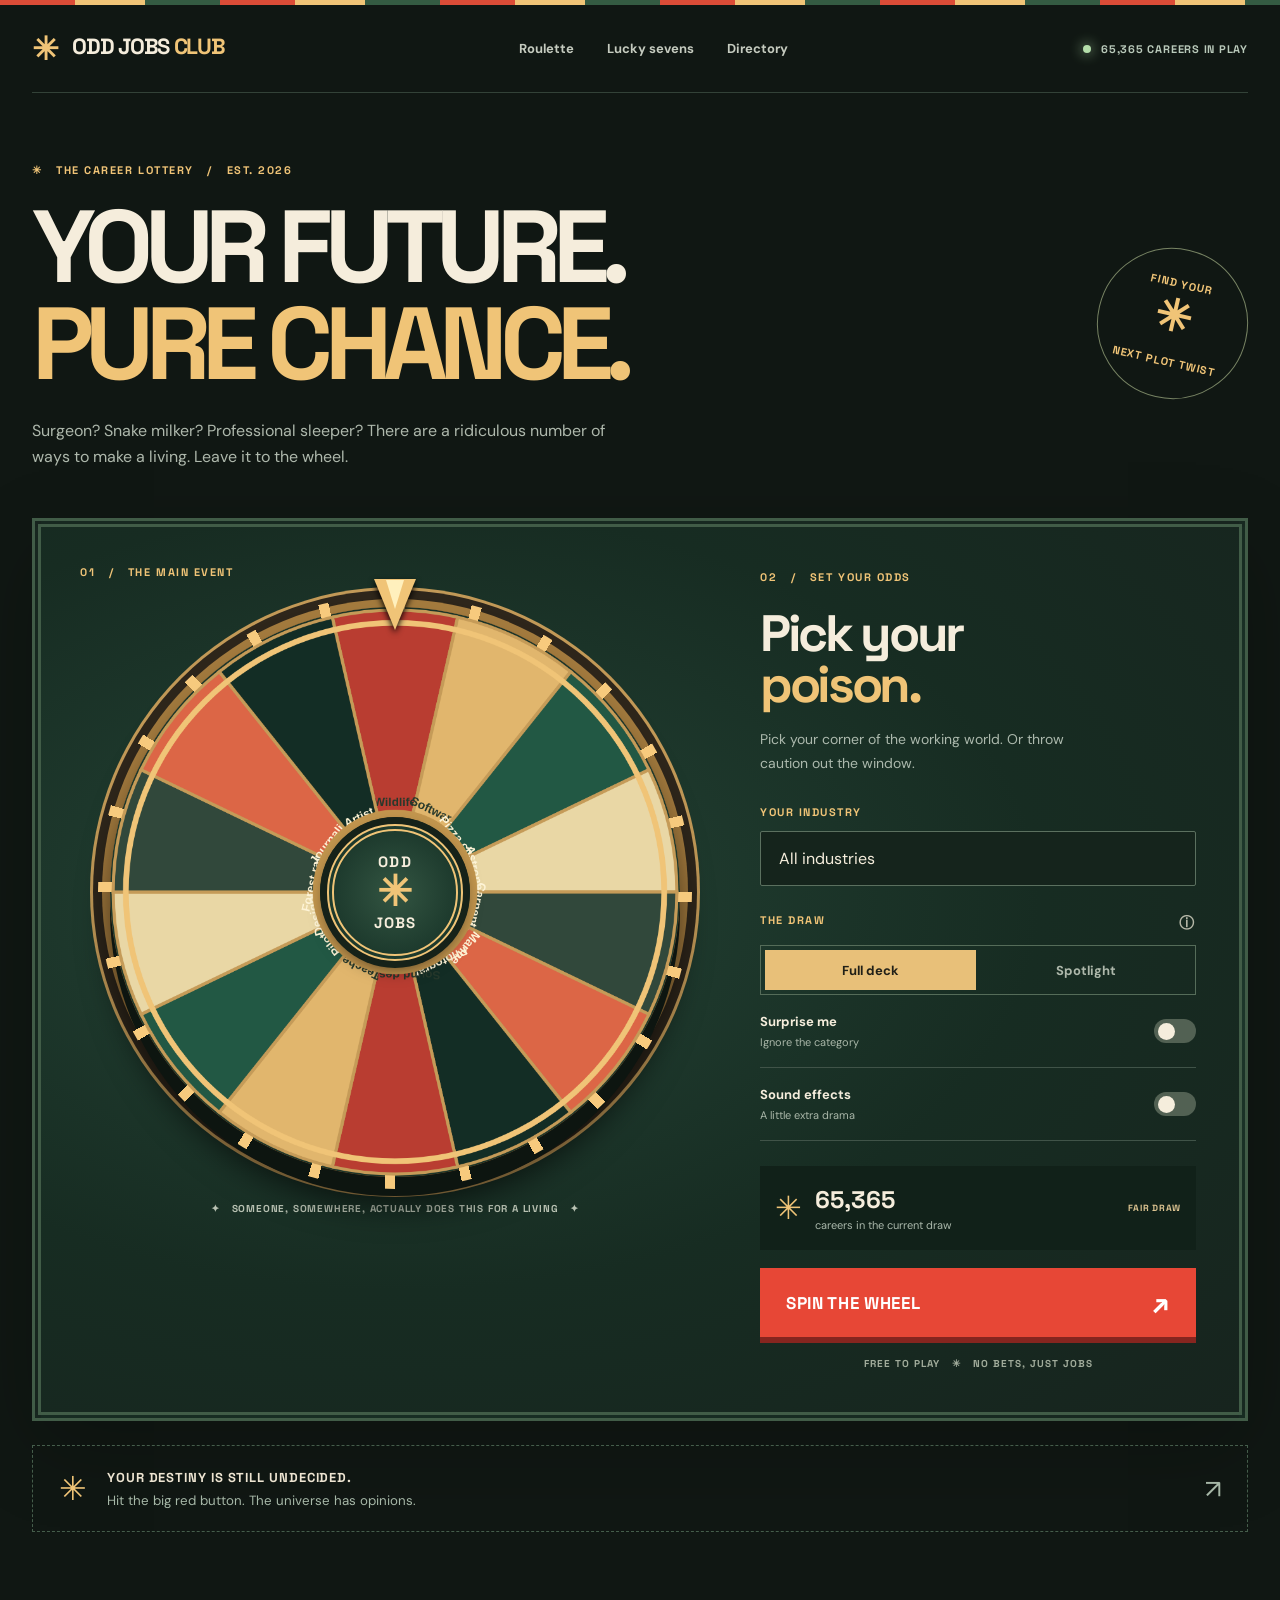
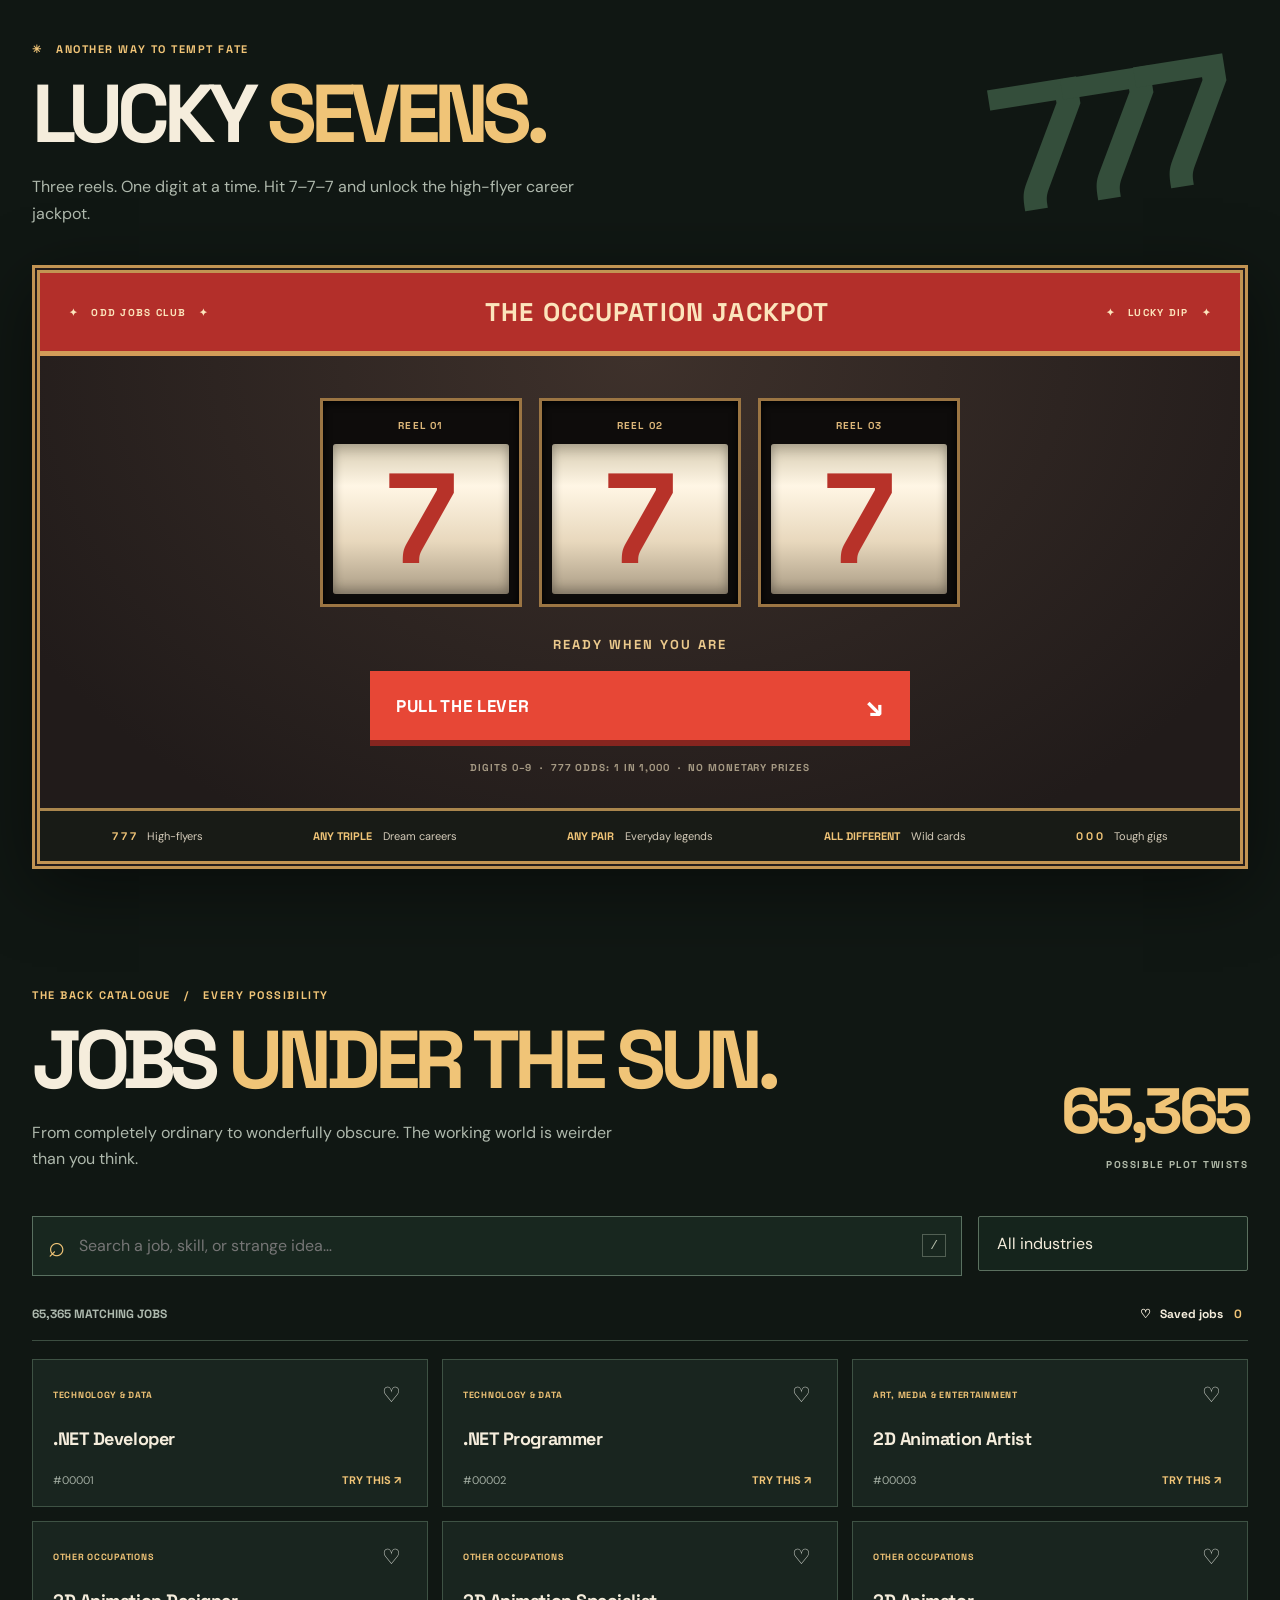
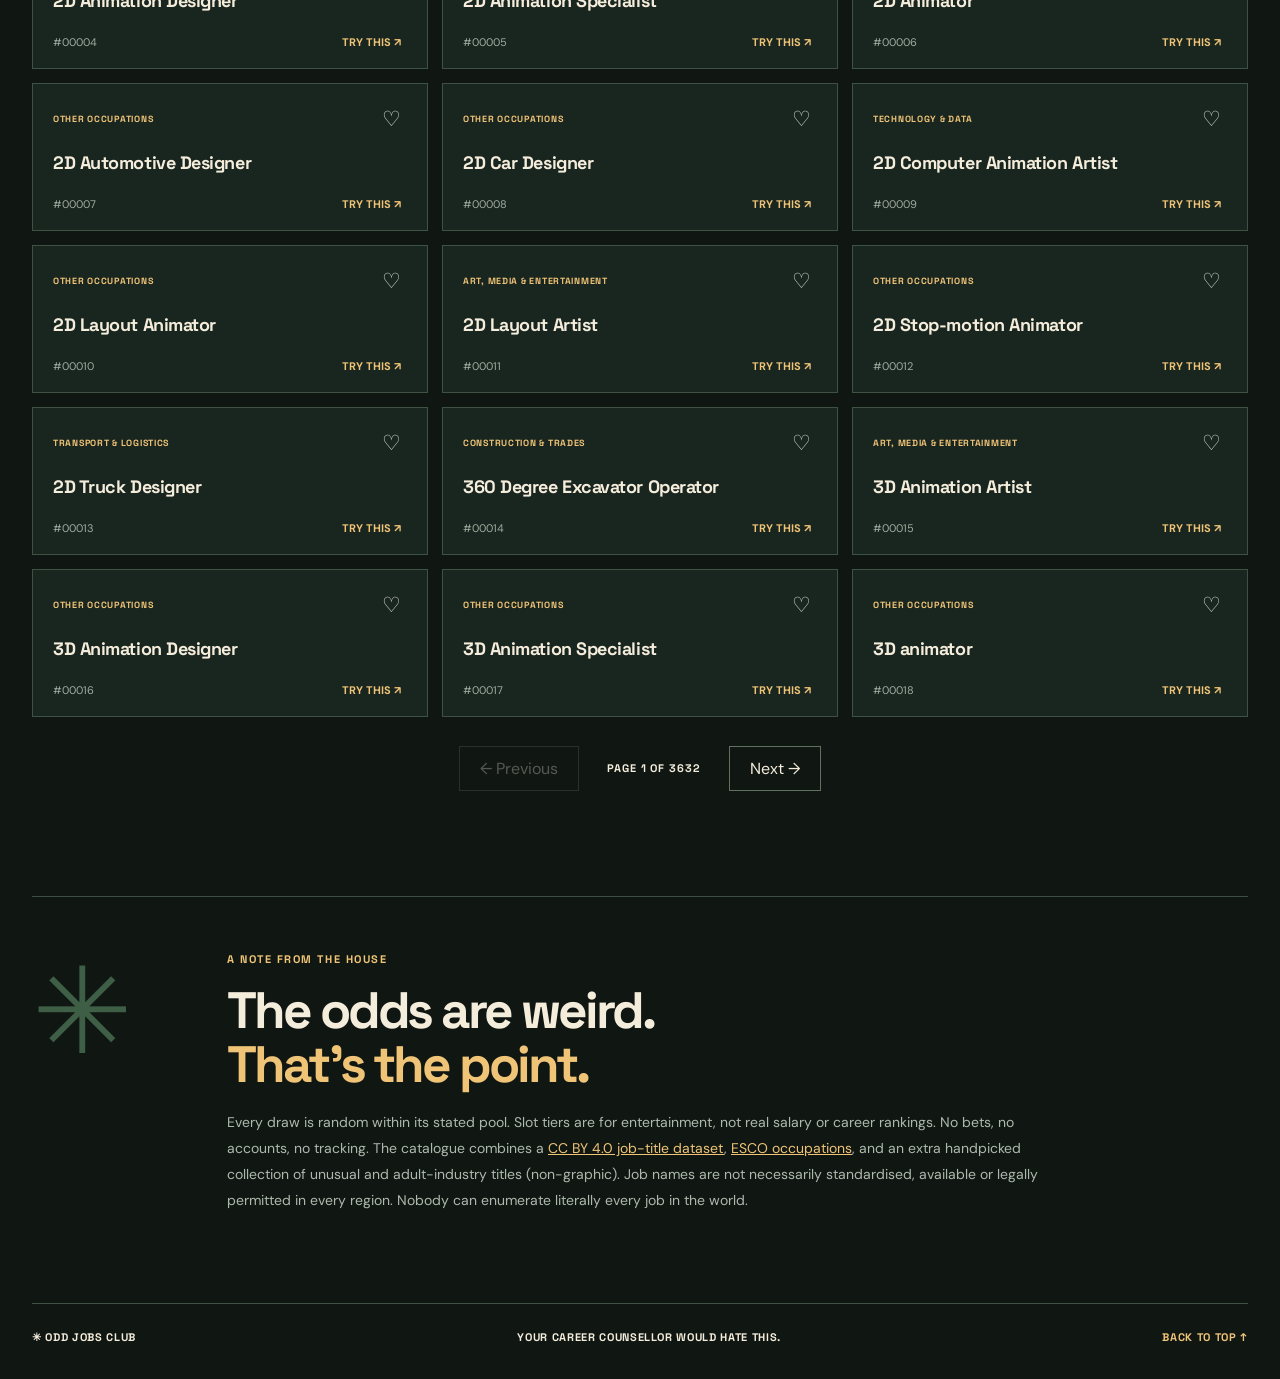
==== index.html @ 46c93b40 "Build Odd Jobs Club roulette, slots, and career directory" ====
<!doctype html><html lang="en"><head><meta charset="utf-8"><meta name="viewport" content="width=device-width,initial-scale=1"><meta name="theme-color" content="#101814"><meta name="description" content="65,000 career possibilities. Roulette, slots and a truly strange job directory."><title>Odd Jobs Club — Your future, pure chance.</title><link rel="preconnect" href="https://fonts.googleapis.com"><link rel="preconnect" href="https://fonts.gstatic.com" crossorigin><link href="https://fonts.googleapis.com/css2?family=DM+Sans:wght@400;500;600;700&family=Space+Grotesk:wght@400;500;600;700&display=swap" rel="stylesheet"><link rel="stylesheet" href="styles.css"></head><body>
<div class="stripe"></div><header class="wrap header"><a class="logo" href="#top"><span>✳</span> ODD JOBS <i>CLUB</i></a><nav><a href="#roulette-section">Roulette</a><a href="#slots-section">Lucky sevens</a><a href="#directory-section">Directory</a></nav><span class="status"><b></b><span id="total-header">LOADING CAREERS</span></span></header>
<main id="top"><section class="wrap hero"><div class="eyebrow">✳ &nbsp; THE CAREER LOTTERY &nbsp; / &nbsp; EST. 2026</div><div class="hero-row"><div><h1>YOUR FUTURE.<br><em>PURE CHANCE.</em></h1><p>Surgeon? Snake milker? Professional sleeper? There are a ridiculous number of ways to make a living. Leave it to the wheel.</p></div><div class="stamp">FIND YOUR<br><strong>✳</strong><br>NEXT PLOT TWIST</div></div></section>
<section class="wrap game" id="roulette-section"><div class="game-inner"><div class="wheel-side"><div class="kicker">01 &nbsp; / &nbsp; THE MAIN EVENT</div><div class="wheel-shell"><div class="wheel-pointer"></div><canvas id="wheel" width="900" height="900" role="img" aria-label="Career roulette wheel with coloured wedges and job titles"></canvas><div class="wheel-hub">ODD<strong>✳</strong>JOBS</div></div><div class="wheel-note">✦ &nbsp; SOMEONE, SOMEWHERE, ACTUALLY DOES THIS FOR A LIVING &nbsp; ✦</div></div><div class="controls"><div class="kicker">02 &nbsp; / &nbsp; SET YOUR ODDS</div><h2>Pick your<br><em>poison.</em></h2><p>Pick your corner of the working world. Or throw caution out the window.</p><label for="category">YOUR INDUSTRY</label><select id="category"></select><div class="label-line">THE DRAW <span title="Spotlight is a small editorial shortlist, not a mathematical best-job ranking.">ⓘ</span></div><div class="modes"><button id="mode-all" class="active" aria-pressed="true">Full deck</button><button id="mode-spotlight" aria-pressed="false">Spotlight</button></div><label class="toggle"><span><b>Surprise me</b><small>Ignore the category</small></span><input type="checkbox" id="surprise"><i></i></label><label class="toggle"><span><b>Sound effects</b><small>A little extra drama</small></span><input type="checkbox" id="sound"><i></i></label><div class="pool"><span class="pool-symbol">✳</span><span><strong id="pool-count">—</strong><small>careers in the current draw</small></span><i>FAIR DRAW</i></div><button class="spin-btn" id="spin">SPIN THE WHEEL <span>↗</span></button><div class="footnote">FREE TO PLAY &nbsp; ✳ &nbsp; NO BETS, JUST JOBS</div></div></div></section>
<section class="wrap result-wrap" aria-live="polite"><div class="result-empty" id="wheel-empty"><span>✳</span><div><b>YOUR DESTINY IS STILL UNDECIDED.</b><small>Hit the big red button. The universe has opinions.</small></div><span>↗</span></div><article class="result" id="wheel-result" hidden><div class="result-ribbon">✦ THE WHEEL HAS SPOKEN <span id="draw-number">DRAW #001</span></div><div class="result-main"><div><div class="result-tag">CONGRATULATIONS, YOU'RE A...</div><h3 id="result-title"></h3><span id="result-category" class="pill"></span><p>It might just be your next plot twist. Look it up, ask around, and see where the idea takes you.</p></div><div class="seal">FATE<br>HAS<br>SPOKEN <strong>✳</strong></div></div><div class="result-actions"><button id="spin-again">↻ &nbsp; Another spin</button><button id="copy-wheel">↗ &nbsp; Copy result</button><button id="save-wheel">♡ &nbsp; Save job</button></div></article></section>
<section class="wrap slots-section" id="slots-section"><div class="slots-head"><div><div class="eyebrow">✳ &nbsp; ANOTHER WAY TO TEMPT FATE</div><h2>LUCKY <em>SEVENS.</em></h2><p>Three reels. One digit at a time. Hit 7–7–7 and unlock the high-flyer career jackpot.</p></div><span class="slots-star">777</span></div><div class="slot-machine"><div class="slot-top"><span>✦ &nbsp; ODD JOBS CLUB &nbsp; ✦</span><strong>THE OCCUPATION JACKPOT</strong><span>✦ &nbsp; LUCKY DIP &nbsp; ✦</span></div><div class="slot-middle"><div class="reels"><div class="reel"><div class="reel-label">REEL 01</div><div class="digit" id="digit-1">7</div></div><div class="reel"><div class="reel-label">REEL 02</div><div class="digit" id="digit-2">7</div></div><div class="reel"><div class="reel-label">REEL 03</div><div class="digit" id="digit-3">7</div></div></div><div class="slot-status" id="slot-status">READY WHEN YOU ARE</div><button id="slots-spin" class="slot-button">PULL THE LEVER <span>↘</span></button><div class="slot-odds">DIGITS 0–9 &nbsp;·&nbsp; 777 ODDS: 1 IN 1,000 &nbsp;·&nbsp; NO MONETARY PRIZES</div></div><div class="slot-tiers"><span><b>7 7 7</b> High-flyers</span><span><b>ANY TRIPLE</b> Dream careers</span><span><b>ANY PAIR</b> Everyday legends</span><span><b>ALL DIFFERENT</b> Wild cards</span><span><b>0 0 0</b> Tough gigs</span></div></div><article class="slot-result" id="slot-result" hidden aria-live="polite"><span class="eyebrow" id="slot-tier"></span><h3 id="slot-job"></h3><p id="slot-desc"></p><div class="result-actions"><button id="slot-copy">↗ &nbsp; Copy result</button><button id="slot-save">♡ &nbsp; Save job</button></div></article></section>
<section class="wrap directory" id="directory-section"><div class="directory-head"><div><div class="eyebrow">THE BACK CATALOGUE &nbsp; / &nbsp; EVERY POSSIBILITY</div><h2>JOBS <em>UNDER THE SUN.</em></h2><p>From completely ordinary to wonderfully obscure. The working world is weirder than you think.</p></div><div class="big-stat"><strong id="total-stat">—</strong><span>POSSIBLE PLOT TWISTS</span></div></div><div class="filters"><label class="search-box"><span>⌕</span><input type="search" id="search" placeholder="Search a job, skill, or strange idea…" aria-label="Search jobs"><kbd>/</kbd></label><select id="browse-category" aria-label="Directory category"></select></div><div class="directory-sub"><span id="match-count">Loading the directory…</span><button id="saved-filter">♡ &nbsp; Saved jobs <span id="save-count">0</span></button></div><div class="job-grid" id="job-grid"></div><div class="pages"><button id="prev-page">← Previous</button><span id="page-number">PAGE 1</span><button id="next-page">Next →</button></div></section>
<section class="wrap about"><div class="about-icon">✳</div><div><div class="eyebrow">A NOTE FROM THE HOUSE</div><h2>The odds are weird.<br><em>That's the point.</em></h2><p>Every draw is random within its stated pool. Slot tiers are for entertainment, not real salary or career rankings. No bets, no accounts, no tracking. The catalogue combines a <a href="https://huggingface.co/datasets/gpriday/job-titles" target="_blank" rel="noopener">CC BY 4.0 job-title dataset</a>, <a href="https://esco.ec.europa.eu/en" target="_blank" rel="noopener">ESCO occupations</a>, and an extra handpicked collection of unusual and adult-industry titles (non-graphic). Job names are not necessarily standardised, available or legally permitted in every region. Nobody can enumerate literally every job in the world.</p></div></section></main>
<footer class="wrap footer"><span>✳ ODD JOBS CLUB</span><span>YOUR CAREER COUNSELLOR WOULD HATE THIS.</span><a href="#top">BACK TO TOP ↑</a></footer><div class="toast" id="toast" role="status"></div><script src="app.js" defer></script></body></html>
---- styles.css ----
:root{color-scheme:dark;--bg:#101713;--panel:#1a2922;--gold:#f0c477;--cream:#f5eddc;--sub:#aeb8ac;--red:#e74736;--line:#3a4d41}*{box-sizing:border-box}html{scroll-behavior:smooth}body{margin:0;background:var(--bg);color:var(--cream);font-family:'DM Sans',sans-serif;-webkit-font-smoothing:antialiased}button,input,select{font:inherit}button{cursor:pointer}a{color:inherit}button:focus-visible,a:focus-visible,input:focus-visible,select:focus-visible{outline:2px solid var(--gold);outline-offset:4px}[hidden]{display:none!important}.wrap{width:min(1290px,calc(100% - 64px));margin:auto}.stripe{height:5px;background:repeating-linear-gradient(90deg,#db4c37 0 75px,var(--gold) 75px 145px,#345b42 145px 220px)}.header{height:88px;display:flex;align-items:center;justify-content:space-between;border-bottom:1px solid #334238;gap:20px}.logo{font:800 22px 'Space Grotesk',sans-serif;letter-spacing:-1.3px;text-decoration:none;white-space:nowrap}.logo span{color:var(--gold);font-size:32px;vertical-align:middle;margin-right:10px}.logo i{font-style:normal;color:var(--gold)}nav{display:flex;gap:33px}nav a{font-size:13px;font-weight:700;color:#c5cbbf;text-decoration:none}nav a:hover,.footer a:hover{color:var(--gold)}.status{display:flex;gap:10px;align-items:center;font:700 11px 'Space Grotesk';letter-spacing:.07em;color:#b9c9ba;white-space:nowrap}.status b{width:8px;height:8px;background:#b4deaa;border-radius:50%;box-shadow:0 0 13px #b4deaa}.hero{padding:70px 0 48px}.eyebrow,.kicker,.controls>label:not(.toggle),.label-line,.result-tag{color:var(--gold);font:700 11px 'Space Grotesk',sans-serif;letter-spacing:.14em}.hero-row,.slots-head,.directory-head{display:flex;justify-content:space-between;align-items:center;gap:32px}.hero h1{font:700 clamp(54px,8vw,110px)/.95 'Space Grotesk',sans-serif;letter-spacing:-.085em;margin:21px 0 25px}.hero h1 em,.controls h2 em,.slots-head h2 em,.directory h2 em,.about h2 em{font-style:normal;color:var(--gold)}.hero p,.slots-head p,.directory-head p{max-width:580px;line-height:1.65;font-size:16px;color:var(--sub);margin:0}.stamp{flex-shrink:0;width:151px;height:151px;border:1px solid #778363;border-radius:50%;font:700 11px/1.4 'Space Grotesk';letter-spacing:.09em;text-align:center;color:var(--gold);display:flex;flex-direction:column;justify-content:center;align-items:center;transform:rotate(13deg)}.stamp strong{font-size:44px;line-height:1.1}.game{border:9px double #415c47;background:radial-gradient(ellipse at 30% 42%,#244436,#172c22 54%,#17241e);padding:38px 39px 36px;box-shadow:0 28px 80px #0003}.game-inner{display:grid;grid-template-columns:1.26fr .88fr;gap:50px}.wheel-side{min-width:0;text-align:center}.wheel-side .kicker{text-align:left}.wheel-shell{position:relative;aspect-ratio:1;max-width:570px;margin:28px auto 25px;border-radius:50%;box-shadow:0 19px 0 #0d1510,0 29px 32px #0009,0 0 0 8px #a47b3e,0 0 0 17px #2e261b,0 0 0 20px #c29957;display:grid;place-items:center}.wheel-shell:before{content:'';position:absolute;inset:-12px;border-radius:50%;background:repeating-conic-gradient(#f7ca7d 0deg 2deg,transparent 2deg 15deg);z-index:0;pointer-events:none}.wheel-shell canvas{position:relative;z-index:1;width:100%;height:100%;border-radius:50%;transition:transform 6s cubic-bezier(.09,.68,.08,1);will-change:transform}.wheel-pointer{position:absolute;top:-28px;left:50%;transform:translateX(-50%);width:0;height:0;border-left:21px solid transparent;border-right:21px solid transparent;border-top:51px solid var(--gold);z-index:6;filter:drop-shadow(0 3px 3px #000)}.wheel-pointer:after{content:'';position:absolute;top:-50px;left:-9px;border-left:9px solid transparent;border-right:9px solid transparent;border-top:29px solid #fff0bd}.wheel-hub{z-index:4;pointer-events:none;position:absolute;width:24%;aspect-ratio:1;border-radius:50%;background:radial-gradient(circle,#335542,#193529 85%);border:7px double var(--gold);box-shadow:0 0 0 7px #162219,0 6px 18px #000a;display:flex;flex-direction:column;align-items:center;justify-content:center;font:900 clamp(10px,1.2vw,15px) 'Space Grotesk';letter-spacing:.08em}.wheel-hub strong{font-size:clamp(24px,4vw,42px);color:var(--gold);line-height:1}.wheel-note{font:700 10px 'Space Grotesk';letter-spacing:.08em;color:#b9c2b3}.controls{padding:5px 4px 6px 0}.controls h2{font:700 clamp(44px,4vw,64px)/.99 'Space Grotesk';letter-spacing:-.065em;margin:25px 0 17px}.controls>p{color:#acb9ad;font-size:14px;line-height:1.7;margin:0 0 30px;max-width:350px}.controls>label:not(.toggle){display:block;margin:0 0 12px}.controls select,.filters select{appearance:none;width:100%;height:55px;border:1px solid #5b705f;padding:0 18px;background:#15241c;color:var(--cream);border-radius:2px;cursor:pointer}.label-line{display:flex;justify-content:space-between;margin:27px 0 12px}.label-line span{font-size:15px;color:#b5b7a7;cursor:help}.modes{border:1px solid #556c59;padding:4px;display:grid;grid-template-columns:1fr 1fr;gap:4px}.modes button{height:40px;color:#aeb8ab;border:none;background:transparent;font-weight:700;font-size:13px}.modes button.active{background:#e8c079;color:#212018}.toggle{display:flex;align-items:center;justify-content:space-between;border-bottom:1px solid #405348;padding:18px 0;position:relative;cursor:pointer}.toggle span b,.toggle span small{display:block}.toggle b{font-size:13px}.toggle small{font-size:11px;color:#a9b6a8;margin-top:5px}.toggle input{position:absolute;opacity:0;right:0}.toggle i{width:42px;height:24px;border-radius:20px;background:#526153;position:relative;transition:background .2s}.toggle i:before{content:'';position:absolute;width:17px;height:17px;background:var(--cream);border-radius:50%;top:3.5px;left:4px;transition:transform .2s}.toggle input:checked+i{background:#d3a955}.toggle input:checked+i:before{transform:translateX(17px)}.toggle input:focus-visible+i{outline:2px solid var(--gold)}.pool{display:flex;align-items:center;gap:13px;background:#112119;padding:18px 15px;margin-top:25px}.pool-symbol{font-size:32px;color:var(--gold)}.pool strong,.pool small{display:block}.pool strong{font:700 24px 'Space Grotesk'}.pool small{font-size:11px;color:#aab8ab;margin-top:3px}.pool i{margin-left:auto;font:700 9px 'Space Grotesk';color:#ddc491;font-style:normal;letter-spacing:.08em;white-space:nowrap}.spin-btn,.slot-button{height:69px;width:100%;background:var(--red);color:white;border:0;font:800 17px 'Space Grotesk';letter-spacing:.04em;display:flex;align-items:center;justify-content:space-between;padding:0 26px;margin-top:18px;box-shadow:0 6px 0 #86251f;transition:background .2s,transform .2s}.spin-btn:hover,.slot-button:hover{background:#f75b47}.spin-btn:active,.slot-button:active{transform:translateY(3px);box-shadow:0 3px 0 #86251f}.spin-btn:disabled,.slot-button:disabled{opacity:.65;cursor:wait}.spin-btn span,.slot-button span{font-size:28px}.footnote{text-align:center;margin-top:20px;color:#a1ac9b;font:700 10px 'Space Grotesk';letter-spacing:.1em}.result-wrap{margin-top:24px}.result-empty{border:1px dashed #455d4b;padding:21px 26px;display:flex;align-items:center;gap:20px;color:#a6b7a7}.result-empty>span:first-child{font-size:33px;color:var(--gold)}.result-empty>span:last-child{margin-left:auto;font-size:26px}.result-empty b,.result-empty small{display:block}.result-empty b{color:#ede4d1;font:700 13px 'Space Grotesk';letter-spacing:.07em}.result-empty small{margin-top:6px}.result{background:#f2dfb7;color:#1b2a20}.result-ribbon{background:var(--gold);padding:13px 22px;font:800 11px 'Space Grotesk';letter-spacing:.14em;display:flex;justify-content:space-between;border-bottom:1px solid #ae8447}.result-main{padding:29px 35px;display:flex;justify-content:space-between;gap:24px}.result-tag{color:#7c4d28}.result h3,.slot-result h3{font:800 clamp(29px,4.4vw,58px)/1.08 'Space Grotesk';letter-spacing:-.05em;margin:14px 0}.result .pill{display:inline-block;border:1px solid #a68b62;padding:6px 10px;font:700 10px 'Space Grotesk';letter-spacing:.07em}.result p{color:#546253;max-width:480px;line-height:1.6;font-size:13px}.seal{border:2px dashed #a17849;border-radius:50%;width:135px;height:135px;display:flex;align-items:center;justify-content:center;flex-direction:column;text-align:center;transform:rotate(12deg);font:800 17px/1.03 'Space Grotesk';color:#9a553a;flex-shrink:0}.seal strong{font-size:29px}.result-actions{border-top:1px solid #c8aa7b;padding:0 35px;display:flex;flex-wrap:wrap}.result-actions button{background:transparent;border:0;border-right:1px solid #c8aa7b;padding:18px 23px 18px 0;margin-right:24px;color:#2b392c;font-weight:700;font-size:13px}.result-actions button:hover{text-decoration:underline}.slots-section{padding-top:110px}.slots-head h2,.directory h2{font:800 clamp(42px,6.5vw,82px)/1 'Space Grotesk';letter-spacing:-.075em;margin:17px 0 19px}.slots-star{font:900 clamp(80px,14vw,180px) 'Space Grotesk';color:#344e3b;letter-spacing:-.14em;transform:rotate(-9deg);padding-right:35px;line-height:1}.slot-machine{border:8px double #c29453;margin-top:38px;background:#251d1c;box-shadow:0 18px 70px #0007}.slot-top{background:#b32f2a;border-bottom:5px solid #d29c58;padding:23px 29px;display:flex;justify-content:space-between;gap:15px;align-items:center;font:800 10px 'Space Grotesk';letter-spacing:.13em;color:#fce5bc}.slot-top strong{font:800 clamp(17px,2vw,26px) 'Space Grotesk';text-align:center;letter-spacing:.045em}.slot-middle{padding:42px 50px 34px;text-align:center;background:radial-gradient(ellipse at top,#3e312b 0,#211b1a 85%)}.reels{display:grid;grid-template-columns:repeat(3,1fr);gap:17px;max-width:640px;margin:auto}.reel{padding:10px;background:#0e0c0b;border:3px solid #9b7543;box-shadow:inset 0 2px 8px #000}.reel-label{font:700 10px 'Space Grotesk';color:#ddb779;letter-spacing:.12em;margin:8px 0 12px}.digit{background:linear-gradient(#d6cbb1,#fff6e5 28%,#e8d8bd 65%,#a99b84);height:150px;display:flex;justify-content:center;align-items:center;color:#b73229;font:800 clamp(84px,10vw,150px) 'Space Grotesk';line-height:1;border-radius:3px;box-shadow:inset 0 6px 12px #0003,inset 0 -6px 10px #0003;transition:filter .1s}.digit.rolling{filter:blur(3px)}.slot-status{color:#ebc98c;font:800 13px 'Space Grotesk';letter-spacing:.17em;margin:29px 0 0}.slot-button{max-width:540px;margin:18px auto 0}.slot-odds{margin-top:21px;color:#a69a84;font:700 10px 'Space Grotesk';letter-spacing:.09em}.slot-tiers{display:flex;flex-wrap:wrap;justify-content:space-around;gap:17px;background:#181b16;border-top:3px solid #aa864d;padding:18px 25px}.slot-tiers span{font-size:11px;color:#d5ccba}.slot-tiers b{color:var(--gold);margin-right:8px;font:800 11px 'Space Grotesk'}.slot-result{background:#f2dfb7;color:#233124;padding:28px 33px;margin-top:17px}.slot-result .eyebrow{color:#9f5b36}.slot-result p{line-height:1.6;color:#657064}.slot-result .result-actions{padding:0}.directory{padding-top:119px}.directory-head{align-items:flex-end}.big-stat{text-align:right;min-width:220px}.big-stat strong{font:800 clamp(43px,5vw,69px) 'Space Grotesk';display:block;letter-spacing:-.07em;color:var(--gold)}.big-stat span{font:700 10px 'Space Grotesk';letter-spacing:.15em;color:#b1baa9}.filters{display:grid;grid-template-columns:1fr 270px;gap:16px;margin-top:43px}.search-box{border:1px solid #597060;display:flex;align-items:center;background:#18271f;padding:0 15px;gap:12px}.search-box>span{font-size:29px;color:var(--gold)}.search-box input{flex:1;min-width:0;height:58px;background:none;border:0;outline:0;color:var(--cream)}.search-box kbd{border:1px solid #526054;padding:3px 7px;color:#b3bdaa}.directory-sub{display:flex;justify-content:space-between;align-items:center;border-bottom:1px solid #3c4e41;padding:29px 0 17px;color:#adb9ae;font:700 12px 'Space Grotesk'}.directory-sub button{background:none;color:var(--cream);border:0;font:700 12px 'Space Grotesk'}.directory-sub button.chosen{color:var(--gold)}.directory-sub button span{padding-left:8px;color:var(--gold)}.job-grid{display:grid;grid-template-columns:repeat(3,minmax(0,1fr));gap:14px;margin-top:18px}.job-card{border:1px solid #3e5244;background:#19251f;padding:20px 20px 18px;min-height:148px;display:flex;flex-direction:column;justify-content:space-between;transition:border .2s,transform .2s}.job-card:hover{border-color:var(--gold);transform:translateY(-2px)}.job-card-top,.job-card-bottom{display:flex;justify-content:space-between;gap:8px;align-items:center}.job-card-top span{font:700 9px 'Space Grotesk';color:var(--gold);letter-spacing:.08em}.job-card button{background:none;color:#d2d6ce;border:0;font-size:21px}.job-card button.saved{color:var(--red)}.job-card h3{font:700 18px 'Space Grotesk';letter-spacing:-.025em;margin:14px 0 18px;overflow-wrap:anywhere}.job-card-bottom{font-size:11px;color:#a1aca1}.job-card-bottom button{font-size:11px;font-weight:700;color:var(--gold)}.pages{display:flex;justify-content:center;align-items:center;gap:28px;margin-top:29px}.pages button{border:1px solid #60715f;color:var(--cream);background:transparent;padding:11px 20px}.pages button:disabled{opacity:.3;cursor:default}.pages span{font:700 11px 'Space Grotesk';letter-spacing:.08em}.about{border-top:1px solid #3c4e41;margin-top:105px;padding:55px 0 75px;display:grid;grid-template-columns:160px 1fr;gap:35px}.about-icon{font-size:120px;color:#3e5e46;line-height:1}.about h2{font:700 clamp(35px,4vw,54px)/1.06 'Space Grotesk';letter-spacing:-.06em;margin:18px 0}.about p{color:#aeb9ad;line-height:1.85;max-width:830px;font-size:14px}.about a{color:var(--gold)}.footer{border-top:1px solid #415245;padding:26px 0 35px;display:flex;justify-content:space-between;gap:12px;font:800 11px 'Space Grotesk';letter-spacing:.06em}.footer a{text-decoration:none;color:var(--gold)}.toast{position:fixed;bottom:20px;right:20px;padding:14px 20px;color:#1e2a21;background:var(--gold);box-shadow:0 8px 30px #0006;font-weight:700;font-size:13px;z-index:20;opacity:0;transform:translateY(10px);transition:all .2s;pointer-events:none}.toast.show{opacity:1;transform:translateY(0)}@media(max-width:1000px){.game-inner{grid-template-columns:1fr;gap:58px}.wheel-shell{max-width:560px}.controls{max-width:620px;margin:auto;width:100%}.hero h1{font-size:clamp(55px,9vw,90px)}.stamp{width:115px;height:115px;font-size:9px}.slot-tiers{justify-content:center}}@media(max-width:650px){.wrap{width:calc(100% - 32px)}.header{height:73px}.logo{font-size:16px}.logo span{font-size:23px;margin-right:5px}nav{gap:14px}nav a{font-size:10px}.status{display:none}.hero{padding:45px 0 33px}.hero h1{font-size:clamp(43px,11vw,67px)}.hero p{font-size:14px}.stamp{display:none}.game{padding:23px 18px 28px;border-width:5px}.wheel-shell{margin:38px auto 33px;width:calc(100% - 22px)}.wheel-note{font-size:8px;line-height:1.8}.controls h2{font-size:50px}.spin-btn{font-size:14px}.result-main{padding:22px}.seal{display:none}.result-actions{padding:0 14px}.result-actions button{font-size:11px;margin-right:9px;padding:15px 8px 15px 0}.result-empty{padding:18px 14px}.result-empty b{font-size:11px}.result-empty small{font-size:11px}.slots-section,.directory{padding-top:80px}.slots-star{display:none}.slot-machine{border-width:5px}.slot-top{padding:15px 9px}.slot-top strong{font-size:15px}.slot-top span{display:none}.slot-middle{padding:25px 13px}.reels{gap:7px}.reel{padding:5px;border-width:2px}.reel-label{font-size:8px}.digit{height:110px;font-size:80px}.slot-odds{font-size:8px;line-height:1.7}.slot-tiers{justify-content:flex-start}.directory-head{align-items:start}.directory h2{font-size:45px}.big-stat{display:none}.filters{grid-template-columns:1fr}.job-grid{grid-template-columns:1fr 1fr}.job-card{min-height:150px;padding:14px}.job-card h3{font-size:15px}.about{grid-template-columns:1fr;gap:0}.about-icon{font-size:65px}.footer{flex-wrap:wrap}.footer span:nth-child(2){display:none}}@media(max-width:380px){.job-grid{grid-template-columns:1fr}.logo{font-size:13px}nav{gap:8px}.hero h1{font-size:42px}}@media(prefers-reduced-motion:reduce){*,*:before,*:after{scroll-behavior:auto!important;transition-duration:.01ms!important;animation-duration:.01ms!important}}
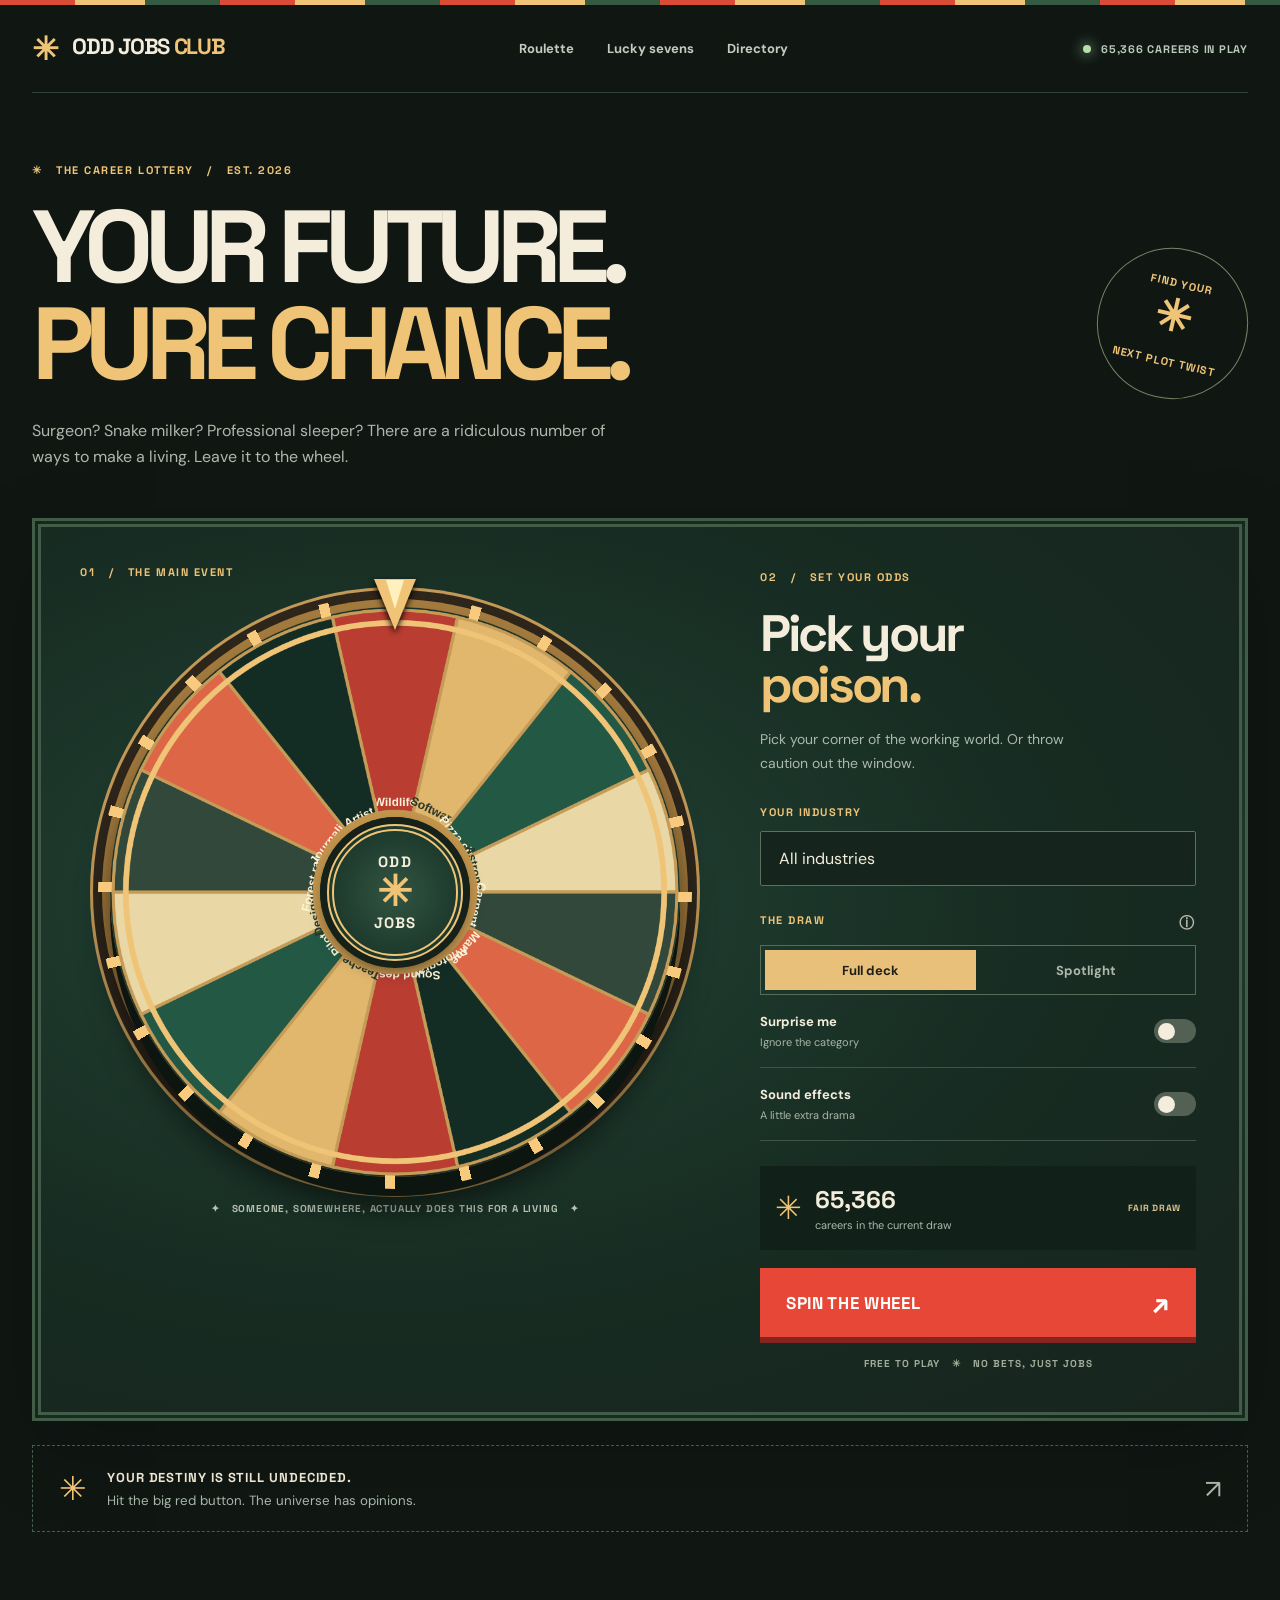
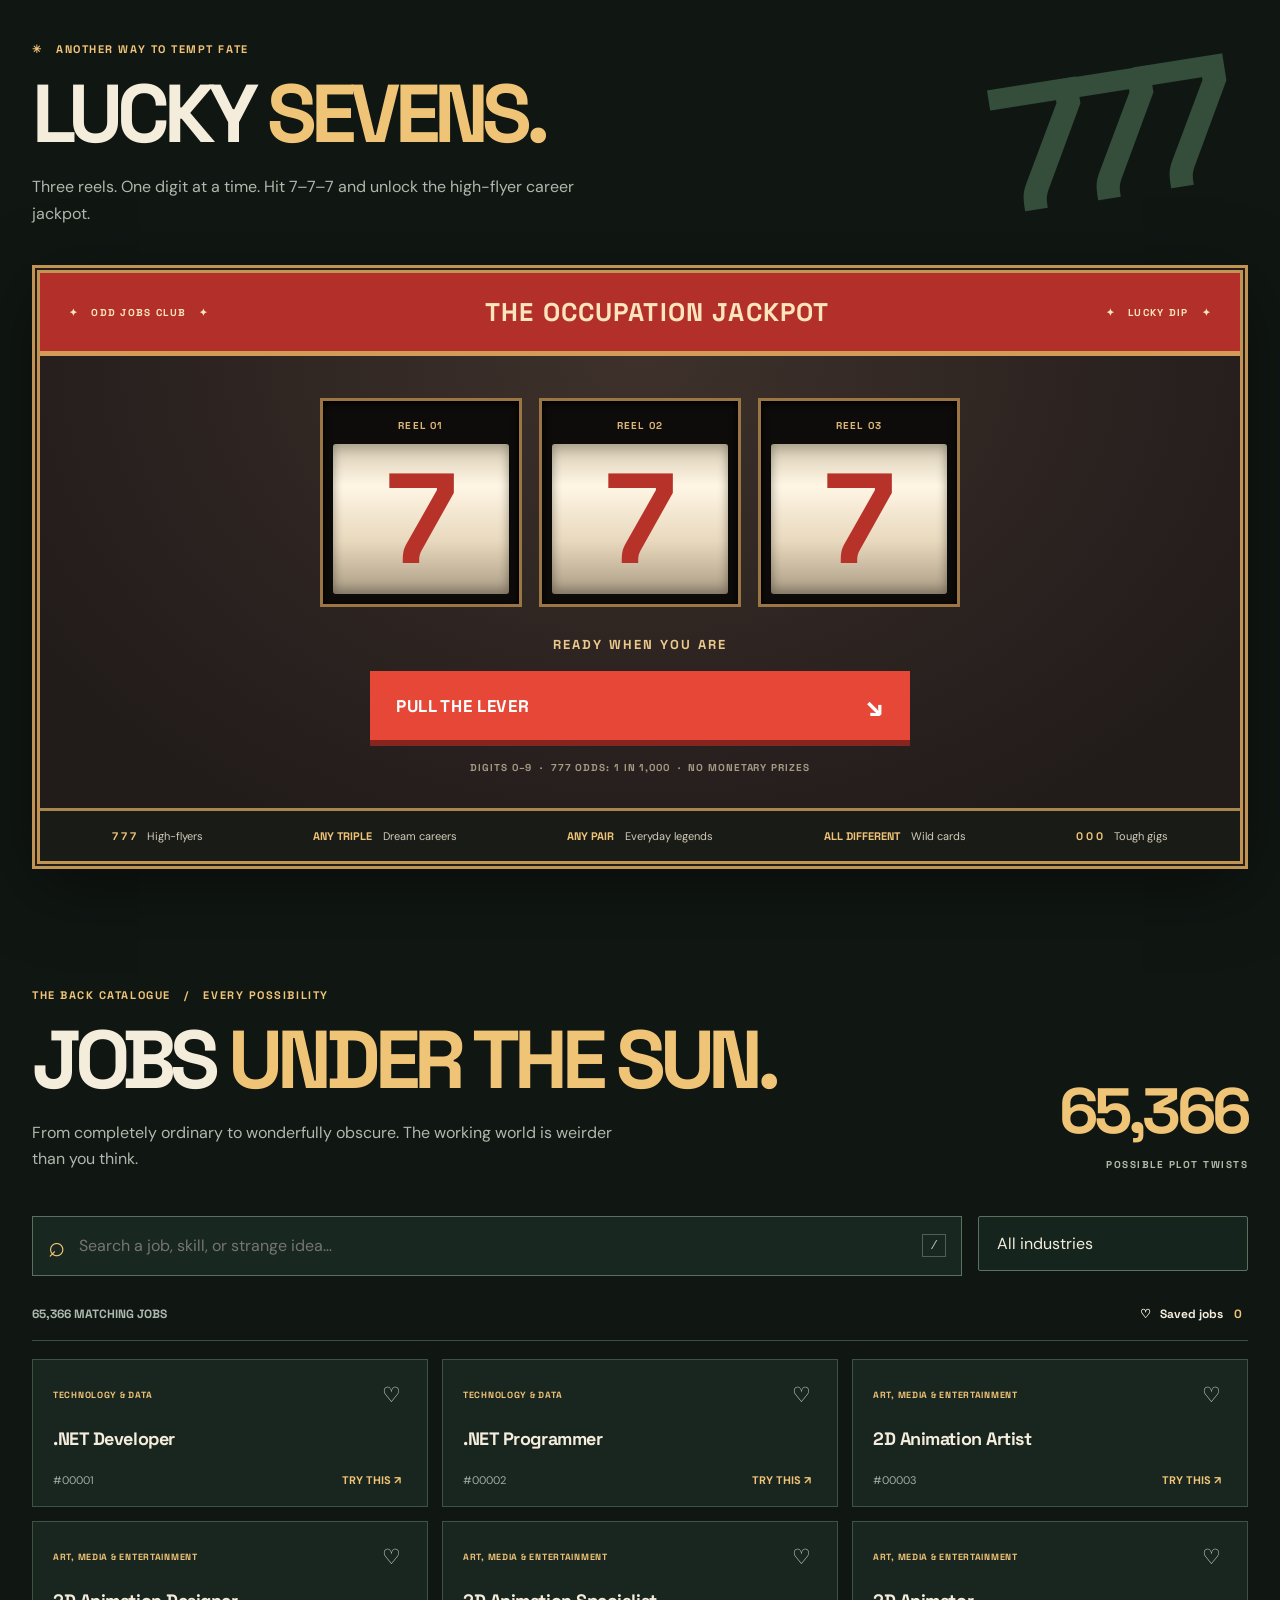
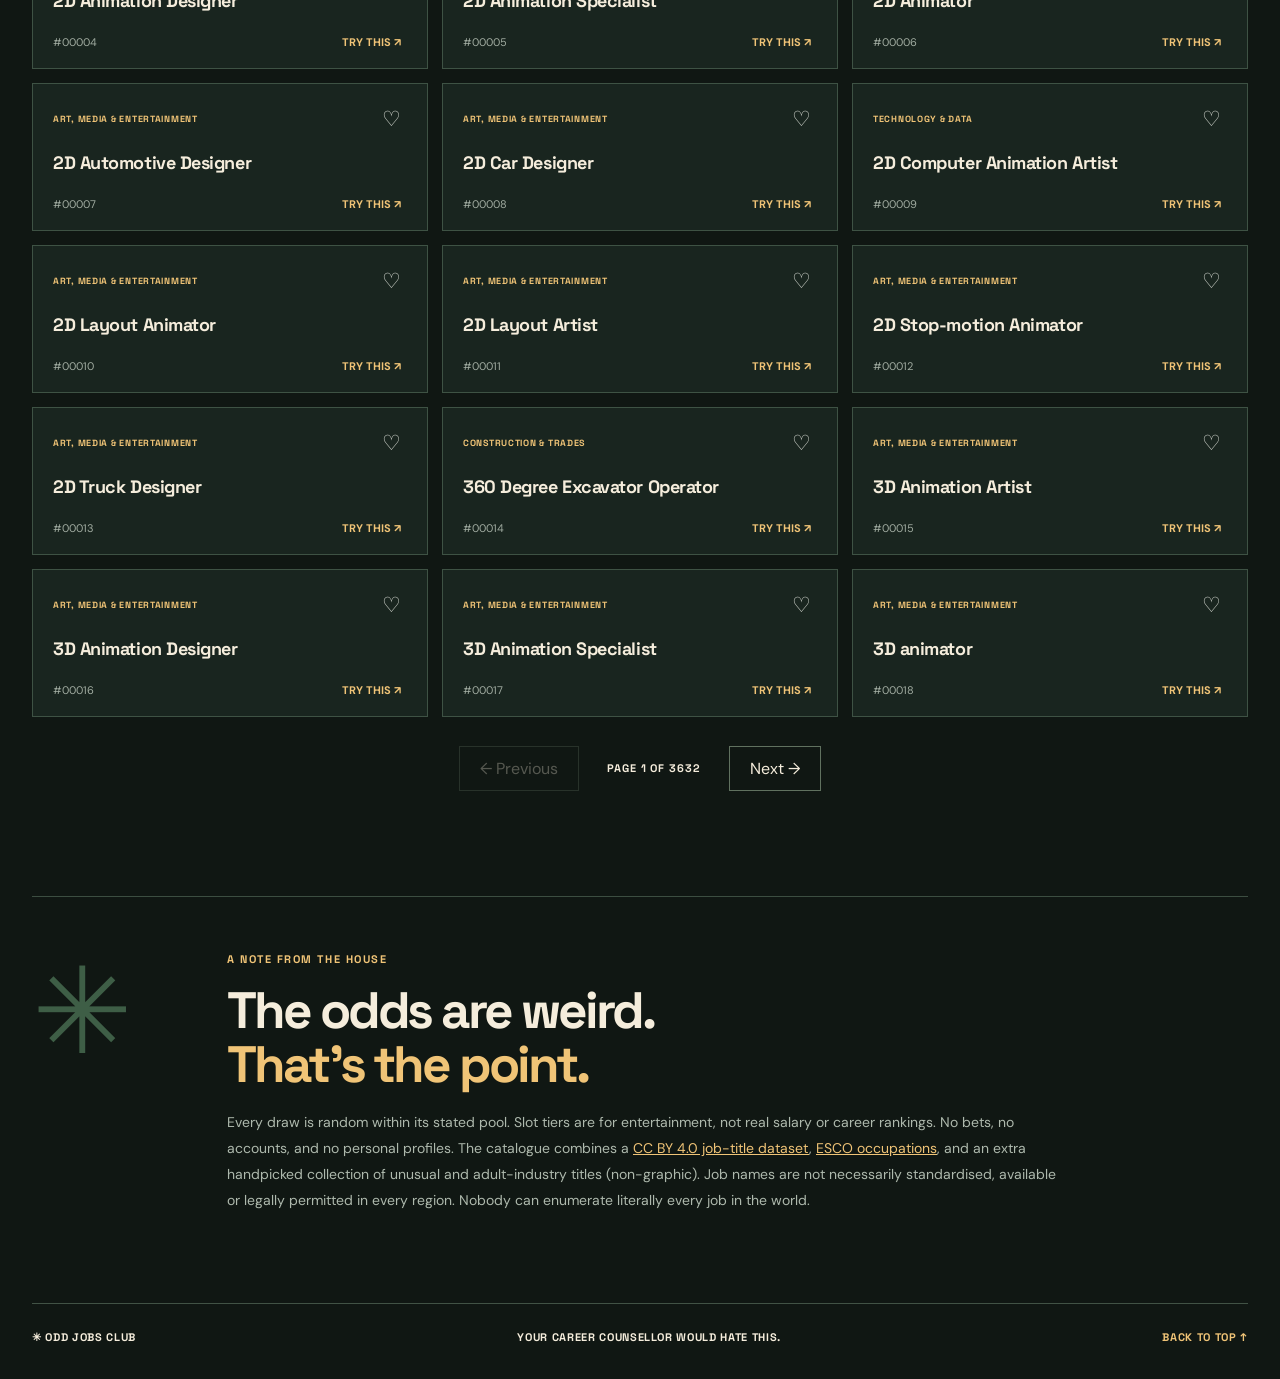
==== commit ce27d586: "Refine occupation categories and spotlight selections" ====
--- a/index.html
+++ b/index.html
@@ -5,5 +5,5 @@
 <section class="wrap result-wrap" aria-live="polite"><div class="result-empty" id="wheel-empty"><span>✳</span><div><b>YOUR DESTINY IS STILL UNDECIDED.</b><small>Hit the big red button. The universe has opinions.</small></div><span>↗</span></div><article class="result" id="wheel-result" hidden><div class="result-ribbon">✦ THE WHEEL HAS SPOKEN <span id="draw-number">DRAW #001</span></div><div class="result-main"><div><div class="result-tag">CONGRATULATIONS, YOU'RE A...</div><h3 id="result-title"></h3><span id="result-category" class="pill"></span><p>It might just be your next plot twist. Look it up, ask around, and see where the idea takes you.</p></div><div class="seal">FATE<br>HAS<br>SPOKEN <strong>✳</strong></div></div><div class="result-actions"><button id="spin-again">↻ &nbsp; Another spin</button><button id="copy-wheel">↗ &nbsp; Copy result</button><button id="save-wheel">♡ &nbsp; Save job</button></div></article></section>
 <section class="wrap slots-section" id="slots-section"><div class="slots-head"><div><div class="eyebrow">✳ &nbsp; ANOTHER WAY TO TEMPT FATE</div><h2>LUCKY <em>SEVENS.</em></h2><p>Three reels. One digit at a time. Hit 7–7–7 and unlock the high-flyer career jackpot.</p></div><span class="slots-star">777</span></div><div class="slot-machine"><div class="slot-top"><span>✦ &nbsp; ODD JOBS CLUB &nbsp; ✦</span><strong>THE OCCUPATION JACKPOT</strong><span>✦ &nbsp; LUCKY DIP &nbsp; ✦</span></div><div class="slot-middle"><div class="reels"><div class="reel"><div class="reel-label">REEL 01</div><div class="digit" id="digit-1">7</div></div><div class="reel"><div class="reel-label">REEL 02</div><div class="digit" id="digit-2">7</div></div><div class="reel"><div class="reel-label">REEL 03</div><div class="digit" id="digit-3">7</div></div></div><div class="slot-status" id="slot-status">READY WHEN YOU ARE</div><button id="slots-spin" class="slot-button">PULL THE LEVER <span>↘</span></button><div class="slot-odds">DIGITS 0–9 &nbsp;·&nbsp; 777 ODDS: 1 IN 1,000 &nbsp;·&nbsp; NO MONETARY PRIZES</div></div><div class="slot-tiers"><span><b>7 7 7</b> High-flyers</span><span><b>ANY TRIPLE</b> Dream careers</span><span><b>ANY PAIR</b> Everyday legends</span><span><b>ALL DIFFERENT</b> Wild cards</span><span><b>0 0 0</b> Tough gigs</span></div></div><article class="slot-result" id="slot-result" hidden aria-live="polite"><span class="eyebrow" id="slot-tier"></span><h3 id="slot-job"></h3><p id="slot-desc"></p><div class="result-actions"><button id="slot-copy">↗ &nbsp; Copy result</button><button id="slot-save">♡ &nbsp; Save job</button></div></article></section>
 <section class="wrap directory" id="directory-section"><div class="directory-head"><div><div class="eyebrow">THE BACK CATALOGUE &nbsp; / &nbsp; EVERY POSSIBILITY</div><h2>JOBS <em>UNDER THE SUN.</em></h2><p>From completely ordinary to wonderfully obscure. The working world is weirder than you think.</p></div><div class="big-stat"><strong id="total-stat">—</strong><span>POSSIBLE PLOT TWISTS</span></div></div><div class="filters"><label class="search-box"><span>⌕</span><input type="search" id="search" placeholder="Search a job, skill, or strange idea…" aria-label="Search jobs"><kbd>/</kbd></label><select id="browse-category" aria-label="Directory category"></select></div><div class="directory-sub"><span id="match-count">Loading the directory…</span><button id="saved-filter">♡ &nbsp; Saved jobs <span id="save-count">0</span></button></div><div class="job-grid" id="job-grid"></div><div class="pages"><button id="prev-page">← Previous</button><span id="page-number">PAGE 1</span><button id="next-page">Next →</button></div></section>
-<section class="wrap about"><div class="about-icon">✳</div><div><div class="eyebrow">A NOTE FROM THE HOUSE</div><h2>The odds are weird.<br><em>That's the point.</em></h2><p>Every draw is random within its stated pool. Slot tiers are for entertainment, not real salary or career rankings. No bets, no accounts, no tracking. The catalogue combines a <a href="https://huggingface.co/datasets/gpriday/job-titles" target="_blank" rel="noopener">CC BY 4.0 job-title dataset</a>, <a href="https://esco.ec.europa.eu/en" target="_blank" rel="noopener">ESCO occupations</a>, and an extra handpicked collection of unusual and adult-industry titles (non-graphic). Job names are not necessarily standardised, available or legally permitted in every region. Nobody can enumerate literally every job in the world.</p></div></section></main>
+<section class="wrap about"><div class="about-icon">✳</div><div><div class="eyebrow">A NOTE FROM THE HOUSE</div><h2>The odds are weird.<br><em>That's the point.</em></h2><p>Every draw is random within its stated pool. Slot tiers are for entertainment, not real salary or career rankings. No bets, no accounts, and no personal profiles. The catalogue combines a <a href="https://huggingface.co/datasets/gpriday/job-titles" target="_blank" rel="noopener">CC BY 4.0 job-title dataset</a>, <a href="https://esco.ec.europa.eu/en" target="_blank" rel="noopener">ESCO occupations</a>, and an extra handpicked collection of unusual and adult-industry titles (non-graphic). Job names are not necessarily standardised, available or legally permitted in every region. Nobody can enumerate literally every job in the world.</p></div></section></main>
 <footer class="wrap footer"><span>✳ ODD JOBS CLUB</span><span>YOUR CAREER COUNSELLOR WOULD HATE THIS.</span><a href="#top">BACK TO TOP ↑</a></footer><div class="toast" id="toast" role="status"></div><script src="app.js" defer></script></body></html>
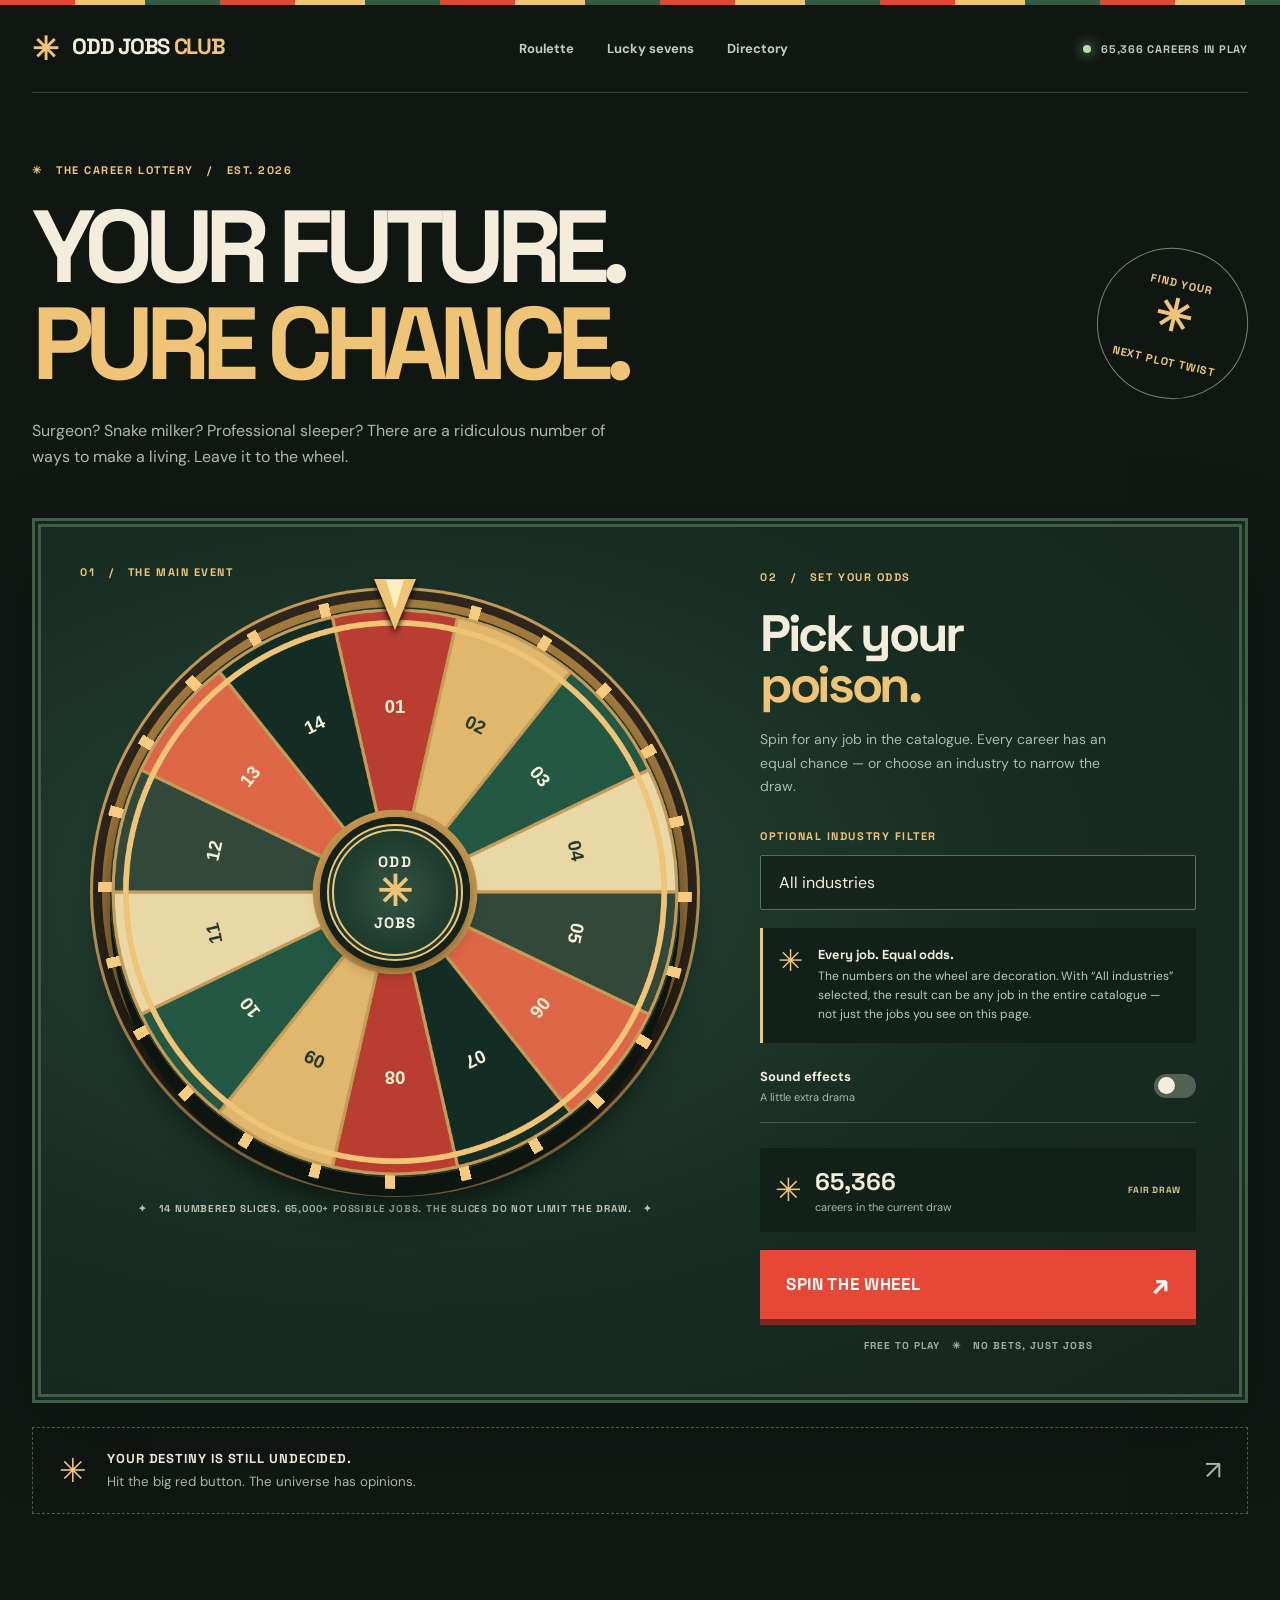
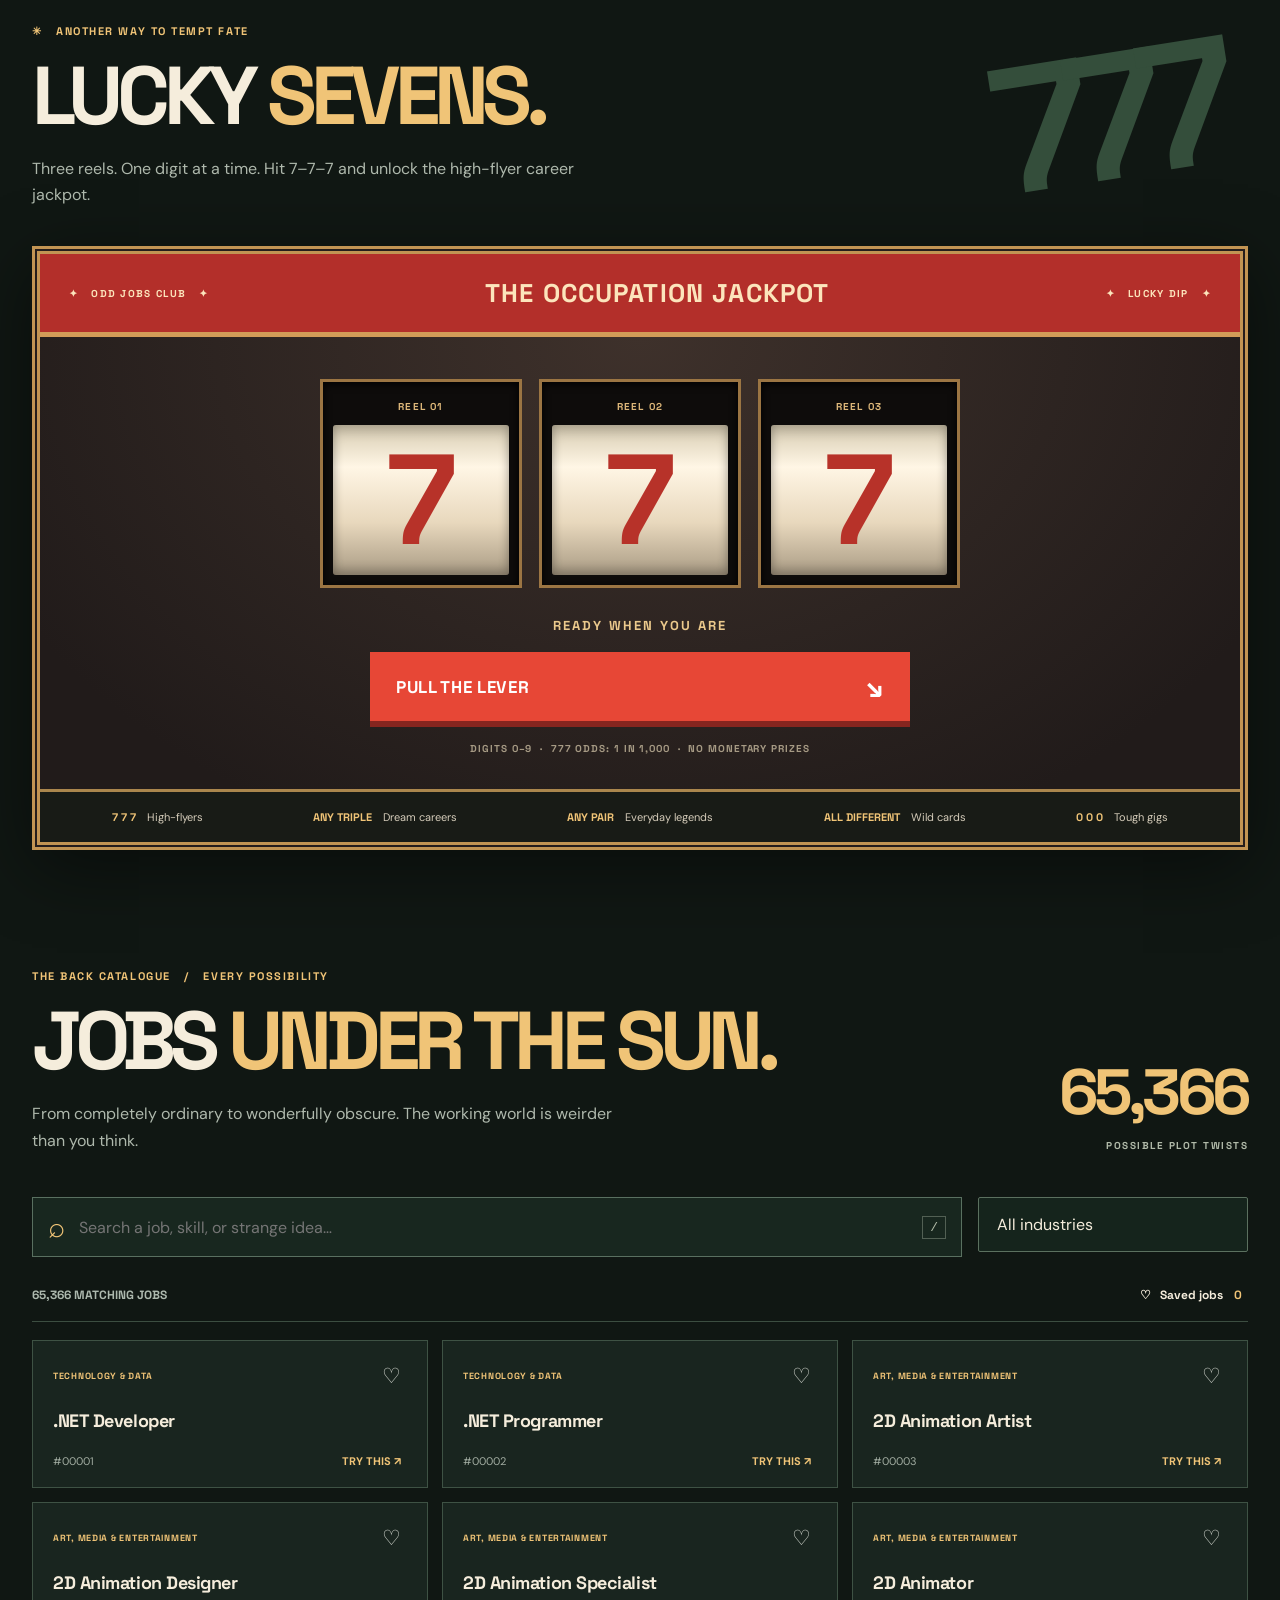
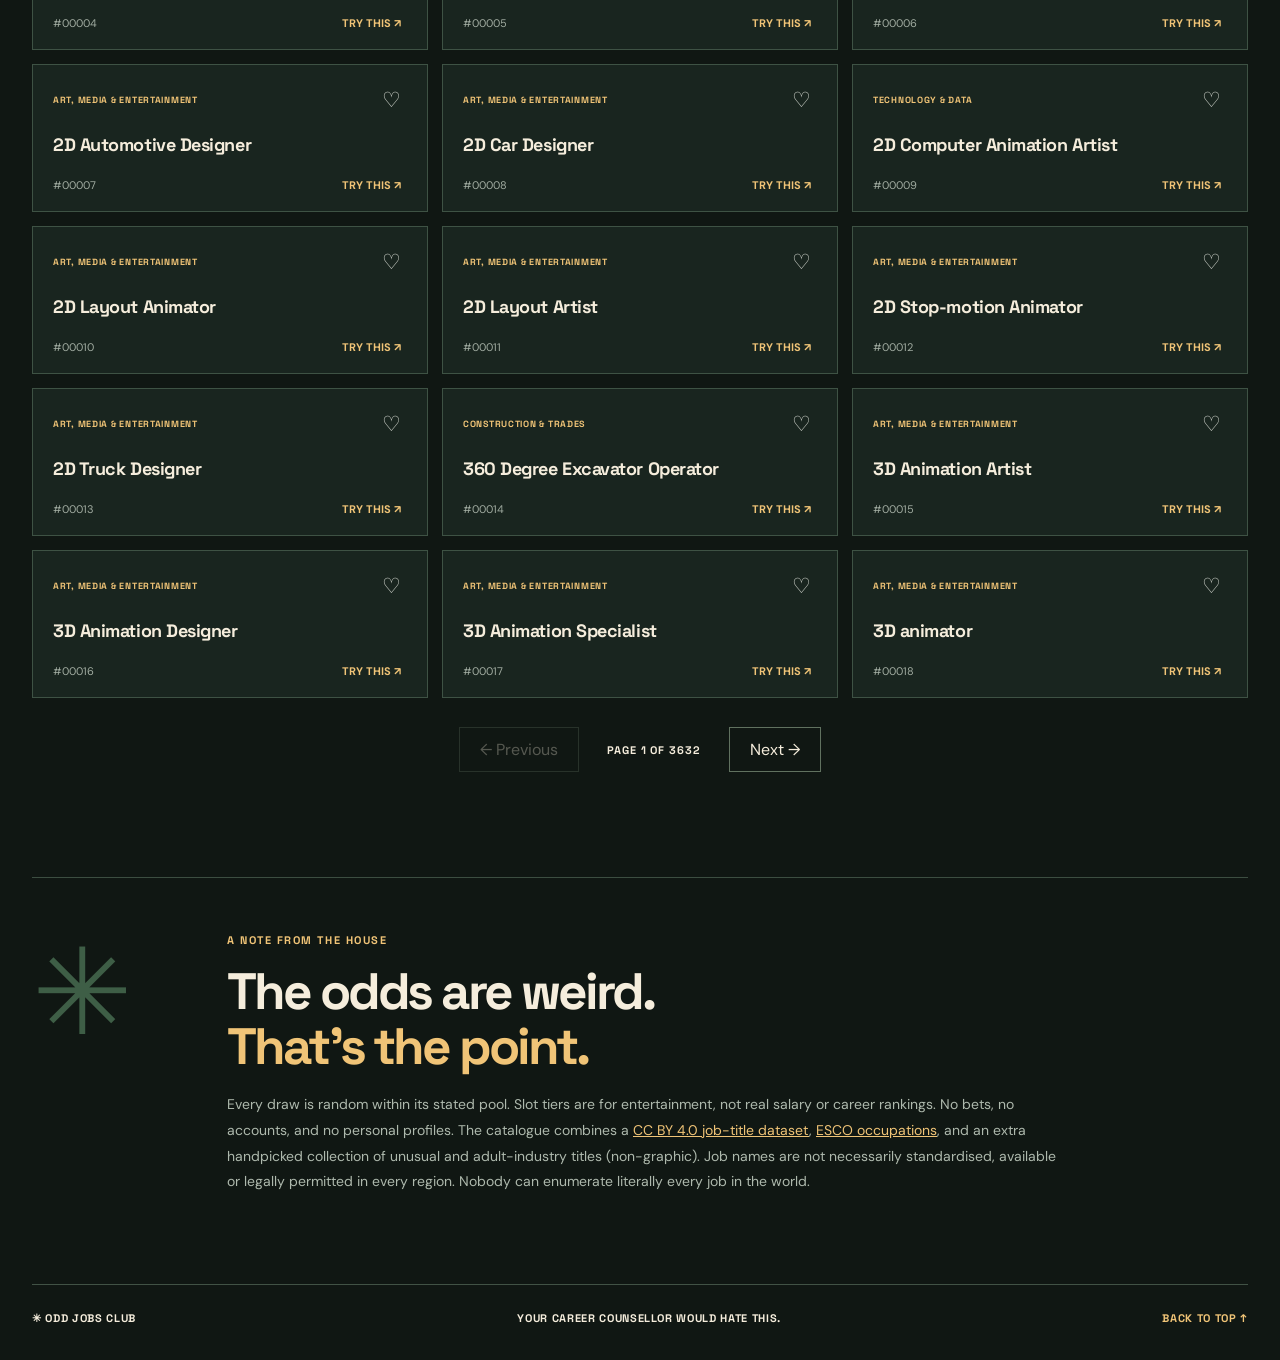
==== commit 31f3b5cb: "Make roulette random across the entire career catalogue" ====
--- a/index.html
+++ b/index.html
@@ -1,7 +1,7 @@
 <!doctype html><html lang="en"><head><meta charset="utf-8"><meta name="viewport" content="width=device-width,initial-scale=1"><meta name="theme-color" content="#101814"><meta name="description" content="65,000 career possibilities. Roulette, slots and a truly strange job directory."><title>Odd Jobs Club — Your future, pure chance.</title><link rel="preconnect" href="https://fonts.googleapis.com"><link rel="preconnect" href="https://fonts.gstatic.com" crossorigin><link href="https://fonts.googleapis.com/css2?family=DM+Sans:wght@400;500;600;700&family=Space+Grotesk:wght@400;500;600;700&display=swap" rel="stylesheet"><link rel="stylesheet" href="styles.css"></head><body>
 <div class="stripe"></div><header class="wrap header"><a class="logo" href="#top"><span>✳</span> ODD JOBS <i>CLUB</i></a><nav><a href="#roulette-section">Roulette</a><a href="#slots-section">Lucky sevens</a><a href="#directory-section">Directory</a></nav><span class="status"><b></b><span id="total-header">LOADING CAREERS</span></span></header>
 <main id="top"><section class="wrap hero"><div class="eyebrow">✳ &nbsp; THE CAREER LOTTERY &nbsp; / &nbsp; EST. 2026</div><div class="hero-row"><div><h1>YOUR FUTURE.<br><em>PURE CHANCE.</em></h1><p>Surgeon? Snake milker? Professional sleeper? There are a ridiculous number of ways to make a living. Leave it to the wheel.</p></div><div class="stamp">FIND YOUR<br><strong>✳</strong><br>NEXT PLOT TWIST</div></div></section>
-<section class="wrap game" id="roulette-section"><div class="game-inner"><div class="wheel-side"><div class="kicker">01 &nbsp; / &nbsp; THE MAIN EVENT</div><div class="wheel-shell"><div class="wheel-pointer"></div><canvas id="wheel" width="900" height="900" role="img" aria-label="Career roulette wheel with coloured wedges and job titles"></canvas><div class="wheel-hub">ODD<strong>✳</strong>JOBS</div></div><div class="wheel-note">✦ &nbsp; SOMEONE, SOMEWHERE, ACTUALLY DOES THIS FOR A LIVING &nbsp; ✦</div></div><div class="controls"><div class="kicker">02 &nbsp; / &nbsp; SET YOUR ODDS</div><h2>Pick your<br><em>poison.</em></h2><p>Pick your corner of the working world. Or throw caution out the window.</p><label for="category">YOUR INDUSTRY</label><select id="category"></select><div class="label-line">THE DRAW <span title="Spotlight is a small editorial shortlist, not a mathematical best-job ranking.">ⓘ</span></div><div class="modes"><button id="mode-all" class="active" aria-pressed="true">Full deck</button><button id="mode-spotlight" aria-pressed="false">Spotlight</button></div><label class="toggle"><span><b>Surprise me</b><small>Ignore the category</small></span><input type="checkbox" id="surprise"><i></i></label><label class="toggle"><span><b>Sound effects</b><small>A little extra drama</small></span><input type="checkbox" id="sound"><i></i></label><div class="pool"><span class="pool-symbol">✳</span><span><strong id="pool-count">—</strong><small>careers in the current draw</small></span><i>FAIR DRAW</i></div><button class="spin-btn" id="spin">SPIN THE WHEEL <span>↗</span></button><div class="footnote">FREE TO PLAY &nbsp; ✳ &nbsp; NO BETS, JUST JOBS</div></div></div></section>
+<section class="wrap game" id="roulette-section"><div class="game-inner"><div class="wheel-side"><div class="kicker">01 &nbsp; / &nbsp; THE MAIN EVENT</div><div class="wheel-shell"><div class="wheel-pointer"></div><canvas id="wheel" width="900" height="900" role="img" aria-label="Roulette wheel with fourteen decorative numbered wedges. Any career in the selected pool can be drawn, not just fourteen jobs."></canvas><div class="wheel-hub">ODD<strong>✳</strong>JOBS</div></div><div class="wheel-note">✦ &nbsp; 14 NUMBERED SLICES. 65,000+ POSSIBLE JOBS. THE SLICES DO NOT LIMIT THE DRAW. &nbsp; ✦</div></div><div class="controls"><div class="kicker">02 &nbsp; / &nbsp; SET YOUR ODDS</div><h2>Pick your<br><em>poison.</em></h2><p>Spin for any job in the catalogue. Every career has an equal chance — or choose an industry to narrow the draw.</p><label for="category">OPTIONAL INDUSTRY FILTER</label><select id="category"></select><div class="draw-callout"><span>✳</span><p><strong>Every job. Equal odds.</strong> The numbers on the wheel are decoration. With “All industries” selected, the result can be any job in the entire catalogue — not just the jobs you see on this page.</p></div><label class="toggle"><span><b>Sound effects</b><small>A little extra drama</small></span><input type="checkbox" id="sound"><i></i></label><div class="pool"><span class="pool-symbol">✳</span><span><strong id="pool-count">—</strong><small>careers in the current draw</small></span><i>FAIR DRAW</i></div><button class="spin-btn" id="spin">SPIN THE WHEEL <span>↗</span></button><div class="footnote">FREE TO PLAY &nbsp; ✳ &nbsp; NO BETS, JUST JOBS</div></div></div></section>
 <section class="wrap result-wrap" aria-live="polite"><div class="result-empty" id="wheel-empty"><span>✳</span><div><b>YOUR DESTINY IS STILL UNDECIDED.</b><small>Hit the big red button. The universe has opinions.</small></div><span>↗</span></div><article class="result" id="wheel-result" hidden><div class="result-ribbon">✦ THE WHEEL HAS SPOKEN <span id="draw-number">DRAW #001</span></div><div class="result-main"><div><div class="result-tag">CONGRATULATIONS, YOU'RE A...</div><h3 id="result-title"></h3><span id="result-category" class="pill"></span><p>It might just be your next plot twist. Look it up, ask around, and see where the idea takes you.</p></div><div class="seal">FATE<br>HAS<br>SPOKEN <strong>✳</strong></div></div><div class="result-actions"><button id="spin-again">↻ &nbsp; Another spin</button><button id="copy-wheel">↗ &nbsp; Copy result</button><button id="save-wheel">♡ &nbsp; Save job</button></div></article></section>
 <section class="wrap slots-section" id="slots-section"><div class="slots-head"><div><div class="eyebrow">✳ &nbsp; ANOTHER WAY TO TEMPT FATE</div><h2>LUCKY <em>SEVENS.</em></h2><p>Three reels. One digit at a time. Hit 7–7–7 and unlock the high-flyer career jackpot.</p></div><span class="slots-star">777</span></div><div class="slot-machine"><div class="slot-top"><span>✦ &nbsp; ODD JOBS CLUB &nbsp; ✦</span><strong>THE OCCUPATION JACKPOT</strong><span>✦ &nbsp; LUCKY DIP &nbsp; ✦</span></div><div class="slot-middle"><div class="reels"><div class="reel"><div class="reel-label">REEL 01</div><div class="digit" id="digit-1">7</div></div><div class="reel"><div class="reel-label">REEL 02</div><div class="digit" id="digit-2">7</div></div><div class="reel"><div class="reel-label">REEL 03</div><div class="digit" id="digit-3">7</div></div></div><div class="slot-status" id="slot-status">READY WHEN YOU ARE</div><button id="slots-spin" class="slot-button">PULL THE LEVER <span>↘</span></button><div class="slot-odds">DIGITS 0–9 &nbsp;·&nbsp; 777 ODDS: 1 IN 1,000 &nbsp;·&nbsp; NO MONETARY PRIZES</div></div><div class="slot-tiers"><span><b>7 7 7</b> High-flyers</span><span><b>ANY TRIPLE</b> Dream careers</span><span><b>ANY PAIR</b> Everyday legends</span><span><b>ALL DIFFERENT</b> Wild cards</span><span><b>0 0 0</b> Tough gigs</span></div></div><article class="slot-result" id="slot-result" hidden aria-live="polite"><span class="eyebrow" id="slot-tier"></span><h3 id="slot-job"></h3><p id="slot-desc"></p><div class="result-actions"><button id="slot-copy">↗ &nbsp; Copy result</button><button id="slot-save">♡ &nbsp; Save job</button></div></article></section>
 <section class="wrap directory" id="directory-section"><div class="directory-head"><div><div class="eyebrow">THE BACK CATALOGUE &nbsp; / &nbsp; EVERY POSSIBILITY</div><h2>JOBS <em>UNDER THE SUN.</em></h2><p>From completely ordinary to wonderfully obscure. The working world is weirder than you think.</p></div><div class="big-stat"><strong id="total-stat">—</strong><span>POSSIBLE PLOT TWISTS</span></div></div><div class="filters"><label class="search-box"><span>⌕</span><input type="search" id="search" placeholder="Search a job, skill, or strange idea…" aria-label="Search jobs"><kbd>/</kbd></label><select id="browse-category" aria-label="Directory category"></select></div><div class="directory-sub"><span id="match-count">Loading the directory…</span><button id="saved-filter">♡ &nbsp; Saved jobs <span id="save-count">0</span></button></div><div class="job-grid" id="job-grid"></div><div class="pages"><button id="prev-page">← Previous</button><span id="page-number">PAGE 1</span><button id="next-page">Next →</button></div></section>
--- a/styles.css
+++ b/styles.css
@@ -1 +1,3 @@
 :root{color-scheme:dark;--bg:#101713;--panel:#1a2922;--gold:#f0c477;--cream:#f5eddc;--sub:#aeb8ac;--red:#e74736;--line:#3a4d41}*{box-sizing:border-box}html{scroll-behavior:smooth}body{margin:0;background:var(--bg);color:var(--cream);font-family:'DM Sans',sans-serif;-webkit-font-smoothing:antialiased}button,input,select{font:inherit}button{cursor:pointer}a{color:inherit}button:focus-visible,a:focus-visible,input:focus-visible,select:focus-visible{outline:2px solid var(--gold);outline-offset:4px}[hidden]{display:none!important}.wrap{width:min(1290px,calc(100% - 64px));margin:auto}.stripe{height:5px;background:repeating-linear-gradient(90deg,#db4c37 0 75px,var(--gold) 75px 145px,#345b42 145px 220px)}.header{height:88px;display:flex;align-items:center;justify-content:space-between;border-bottom:1px solid #334238;gap:20px}.logo{font:800 22px 'Space Grotesk',sans-serif;letter-spacing:-1.3px;text-decoration:none;white-space:nowrap}.logo span{color:var(--gold);font-size:32px;vertical-align:middle;margin-right:10px}.logo i{font-style:normal;color:var(--gold)}nav{display:flex;gap:33px}nav a{font-size:13px;font-weight:700;color:#c5cbbf;text-decoration:none}nav a:hover,.footer a:hover{color:var(--gold)}.status{display:flex;gap:10px;align-items:center;font:700 11px 'Space Grotesk';letter-spacing:.07em;color:#b9c9ba;white-space:nowrap}.status b{width:8px;height:8px;background:#b4deaa;border-radius:50%;box-shadow:0 0 13px #b4deaa}.hero{padding:70px 0 48px}.eyebrow,.kicker,.controls>label:not(.toggle),.label-line,.result-tag{color:var(--gold);font:700 11px 'Space Grotesk',sans-serif;letter-spacing:.14em}.hero-row,.slots-head,.directory-head{display:flex;justify-content:space-between;align-items:center;gap:32px}.hero h1{font:700 clamp(54px,8vw,110px)/.95 'Space Grotesk',sans-serif;letter-spacing:-.085em;margin:21px 0 25px}.hero h1 em,.controls h2 em,.slots-head h2 em,.directory h2 em,.about h2 em{font-style:normal;color:var(--gold)}.hero p,.slots-head p,.directory-head p{max-width:580px;line-height:1.65;font-size:16px;color:var(--sub);margin:0}.stamp{flex-shrink:0;width:151px;height:151px;border:1px solid #778363;border-radius:50%;font:700 11px/1.4 'Space Grotesk';letter-spacing:.09em;text-align:center;color:var(--gold);display:flex;flex-direction:column;justify-content:center;align-items:center;transform:rotate(13deg)}.stamp strong{font-size:44px;line-height:1.1}.game{border:9px double #415c47;background:radial-gradient(ellipse at 30% 42%,#244436,#172c22 54%,#17241e);padding:38px 39px 36px;box-shadow:0 28px 80px #0003}.game-inner{display:grid;grid-template-columns:1.26fr .88fr;gap:50px}.wheel-side{min-width:0;text-align:center}.wheel-side .kicker{text-align:left}.wheel-shell{position:relative;aspect-ratio:1;max-width:570px;margin:28px auto 25px;border-radius:50%;box-shadow:0 19px 0 #0d1510,0 29px 32px #0009,0 0 0 8px #a47b3e,0 0 0 17px #2e261b,0 0 0 20px #c29957;display:grid;place-items:center}.wheel-shell:before{content:'';position:absolute;inset:-12px;border-radius:50%;background:repeating-conic-gradient(#f7ca7d 0deg 2deg,transparent 2deg 15deg);z-index:0;pointer-events:none}.wheel-shell canvas{position:relative;z-index:1;width:100%;height:100%;border-radius:50%;transition:transform 6s cubic-bezier(.09,.68,.08,1);will-change:transform}.wheel-pointer{position:absolute;top:-28px;left:50%;transform:translateX(-50%);width:0;height:0;border-left:21px solid transparent;border-right:21px solid transparent;border-top:51px solid var(--gold);z-index:6;filter:drop-shadow(0 3px 3px #000)}.wheel-pointer:after{content:'';position:absolute;top:-50px;left:-9px;border-left:9px solid transparent;border-right:9px solid transparent;border-top:29px solid #fff0bd}.wheel-hub{z-index:4;pointer-events:none;position:absolute;width:24%;aspect-ratio:1;border-radius:50%;background:radial-gradient(circle,#335542,#193529 85%);border:7px double var(--gold);box-shadow:0 0 0 7px #162219,0 6px 18px #000a;display:flex;flex-direction:column;align-items:center;justify-content:center;font:900 clamp(10px,1.2vw,15px) 'Space Grotesk';letter-spacing:.08em}.wheel-hub strong{font-size:clamp(24px,4vw,42px);color:var(--gold);line-height:1}.wheel-note{font:700 10px 'Space Grotesk';letter-spacing:.08em;color:#b9c2b3}.controls{padding:5px 4px 6px 0}.controls h2{font:700 clamp(44px,4vw,64px)/.99 'Space Grotesk';letter-spacing:-.065em;margin:25px 0 17px}.controls>p{color:#acb9ad;font-size:14px;line-height:1.7;margin:0 0 30px;max-width:350px}.controls>label:not(.toggle){display:block;margin:0 0 12px}.controls select,.filters select{appearance:none;width:100%;height:55px;border:1px solid #5b705f;padding:0 18px;background:#15241c;color:var(--cream);border-radius:2px;cursor:pointer}.label-line{display:flex;justify-content:space-between;margin:27px 0 12px}.label-line span{font-size:15px;color:#b5b7a7;cursor:help}.modes{border:1px solid #556c59;padding:4px;display:grid;grid-template-columns:1fr 1fr;gap:4px}.modes button{height:40px;color:#aeb8ab;border:none;background:transparent;font-weight:700;font-size:13px}.modes button.active{background:#e8c079;color:#212018}.toggle{display:flex;align-items:center;justify-content:space-between;border-bottom:1px solid #405348;padding:18px 0;position:relative;cursor:pointer}.toggle span b,.toggle span small{display:block}.toggle b{font-size:13px}.toggle small{font-size:11px;color:#a9b6a8;margin-top:5px}.toggle input{position:absolute;opacity:0;right:0}.toggle i{width:42px;height:24px;border-radius:20px;background:#526153;position:relative;transition:background .2s}.toggle i:before{content:'';position:absolute;width:17px;height:17px;background:var(--cream);border-radius:50%;top:3.5px;left:4px;transition:transform .2s}.toggle input:checked+i{background:#d3a955}.toggle input:checked+i:before{transform:translateX(17px)}.toggle input:focus-visible+i{outline:2px solid var(--gold)}.pool{display:flex;align-items:center;gap:13px;background:#112119;padding:18px 15px;margin-top:25px}.pool-symbol{font-size:32px;color:var(--gold)}.pool strong,.pool small{display:block}.pool strong{font:700 24px 'Space Grotesk'}.pool small{font-size:11px;color:#aab8ab;margin-top:3px}.pool i{margin-left:auto;font:700 9px 'Space Grotesk';color:#ddc491;font-style:normal;letter-spacing:.08em;white-space:nowrap}.spin-btn,.slot-button{height:69px;width:100%;background:var(--red);color:white;border:0;font:800 17px 'Space Grotesk';letter-spacing:.04em;display:flex;align-items:center;justify-content:space-between;padding:0 26px;margin-top:18px;box-shadow:0 6px 0 #86251f;transition:background .2s,transform .2s}.spin-btn:hover,.slot-button:hover{background:#f75b47}.spin-btn:active,.slot-button:active{transform:translateY(3px);box-shadow:0 3px 0 #86251f}.spin-btn:disabled,.slot-button:disabled{opacity:.65;cursor:wait}.spin-btn span,.slot-button span{font-size:28px}.footnote{text-align:center;margin-top:20px;color:#a1ac9b;font:700 10px 'Space Grotesk';letter-spacing:.1em}.result-wrap{margin-top:24px}.result-empty{border:1px dashed #455d4b;padding:21px 26px;display:flex;align-items:center;gap:20px;color:#a6b7a7}.result-empty>span:first-child{font-size:33px;color:var(--gold)}.result-empty>span:last-child{margin-left:auto;font-size:26px}.result-empty b,.result-empty small{display:block}.result-empty b{color:#ede4d1;font:700 13px 'Space Grotesk';letter-spacing:.07em}.result-empty small{margin-top:6px}.result{background:#f2dfb7;color:#1b2a20}.result-ribbon{background:var(--gold);padding:13px 22px;font:800 11px 'Space Grotesk';letter-spacing:.14em;display:flex;justify-content:space-between;border-bottom:1px solid #ae8447}.result-main{padding:29px 35px;display:flex;justify-content:space-between;gap:24px}.result-tag{color:#7c4d28}.result h3,.slot-result h3{font:800 clamp(29px,4.4vw,58px)/1.08 'Space Grotesk';letter-spacing:-.05em;margin:14px 0}.result .pill{display:inline-block;border:1px solid #a68b62;padding:6px 10px;font:700 10px 'Space Grotesk';letter-spacing:.07em}.result p{color:#546253;max-width:480px;line-height:1.6;font-size:13px}.seal{border:2px dashed #a17849;border-radius:50%;width:135px;height:135px;display:flex;align-items:center;justify-content:center;flex-direction:column;text-align:center;transform:rotate(12deg);font:800 17px/1.03 'Space Grotesk';color:#9a553a;flex-shrink:0}.seal strong{font-size:29px}.result-actions{border-top:1px solid #c8aa7b;padding:0 35px;display:flex;flex-wrap:wrap}.result-actions button{background:transparent;border:0;border-right:1px solid #c8aa7b;padding:18px 23px 18px 0;margin-right:24px;color:#2b392c;font-weight:700;font-size:13px}.result-actions button:hover{text-decoration:underline}.slots-section{padding-top:110px}.slots-head h2,.directory h2{font:800 clamp(42px,6.5vw,82px)/1 'Space Grotesk';letter-spacing:-.075em;margin:17px 0 19px}.slots-star{font:900 clamp(80px,14vw,180px) 'Space Grotesk';color:#344e3b;letter-spacing:-.14em;transform:rotate(-9deg);padding-right:35px;line-height:1}.slot-machine{border:8px double #c29453;margin-top:38px;background:#251d1c;box-shadow:0 18px 70px #0007}.slot-top{background:#b32f2a;border-bottom:5px solid #d29c58;padding:23px 29px;display:flex;justify-content:space-between;gap:15px;align-items:center;font:800 10px 'Space Grotesk';letter-spacing:.13em;color:#fce5bc}.slot-top strong{font:800 clamp(17px,2vw,26px) 'Space Grotesk';text-align:center;letter-spacing:.045em}.slot-middle{padding:42px 50px 34px;text-align:center;background:radial-gradient(ellipse at top,#3e312b 0,#211b1a 85%)}.reels{display:grid;grid-template-columns:repeat(3,1fr);gap:17px;max-width:640px;margin:auto}.reel{padding:10px;background:#0e0c0b;border:3px solid #9b7543;box-shadow:inset 0 2px 8px #000}.reel-label{font:700 10px 'Space Grotesk';color:#ddb779;letter-spacing:.12em;margin:8px 0 12px}.digit{background:linear-gradient(#d6cbb1,#fff6e5 28%,#e8d8bd 65%,#a99b84);height:150px;display:flex;justify-content:center;align-items:center;color:#b73229;font:800 clamp(84px,10vw,150px) 'Space Grotesk';line-height:1;border-radius:3px;box-shadow:inset 0 6px 12px #0003,inset 0 -6px 10px #0003;transition:filter .1s}.digit.rolling{filter:blur(3px)}.slot-status{color:#ebc98c;font:800 13px 'Space Grotesk';letter-spacing:.17em;margin:29px 0 0}.slot-button{max-width:540px;margin:18px auto 0}.slot-odds{margin-top:21px;color:#a69a84;font:700 10px 'Space Grotesk';letter-spacing:.09em}.slot-tiers{display:flex;flex-wrap:wrap;justify-content:space-around;gap:17px;background:#181b16;border-top:3px solid #aa864d;padding:18px 25px}.slot-tiers span{font-size:11px;color:#d5ccba}.slot-tiers b{color:var(--gold);margin-right:8px;font:800 11px 'Space Grotesk'}.slot-result{background:#f2dfb7;color:#233124;padding:28px 33px;margin-top:17px}.slot-result .eyebrow{color:#9f5b36}.slot-result p{line-height:1.6;color:#657064}.slot-result .result-actions{padding:0}.directory{padding-top:119px}.directory-head{align-items:flex-end}.big-stat{text-align:right;min-width:220px}.big-stat strong{font:800 clamp(43px,5vw,69px) 'Space Grotesk';display:block;letter-spacing:-.07em;color:var(--gold)}.big-stat span{font:700 10px 'Space Grotesk';letter-spacing:.15em;color:#b1baa9}.filters{display:grid;grid-template-columns:1fr 270px;gap:16px;margin-top:43px}.search-box{border:1px solid #597060;display:flex;align-items:center;background:#18271f;padding:0 15px;gap:12px}.search-box>span{font-size:29px;color:var(--gold)}.search-box input{flex:1;min-width:0;height:58px;background:none;border:0;outline:0;color:var(--cream)}.search-box kbd{border:1px solid #526054;padding:3px 7px;color:#b3bdaa}.directory-sub{display:flex;justify-content:space-between;align-items:center;border-bottom:1px solid #3c4e41;padding:29px 0 17px;color:#adb9ae;font:700 12px 'Space Grotesk'}.directory-sub button{background:none;color:var(--cream);border:0;font:700 12px 'Space Grotesk'}.directory-sub button.chosen{color:var(--gold)}.directory-sub button span{padding-left:8px;color:var(--gold)}.job-grid{display:grid;grid-template-columns:repeat(3,minmax(0,1fr));gap:14px;margin-top:18px}.job-card{border:1px solid #3e5244;background:#19251f;padding:20px 20px 18px;min-height:148px;display:flex;flex-direction:column;justify-content:space-between;transition:border .2s,transform .2s}.job-card:hover{border-color:var(--gold);transform:translateY(-2px)}.job-card-top,.job-card-bottom{display:flex;justify-content:space-between;gap:8px;align-items:center}.job-card-top span{font:700 9px 'Space Grotesk';color:var(--gold);letter-spacing:.08em}.job-card button{background:none;color:#d2d6ce;border:0;font-size:21px}.job-card button.saved{color:var(--red)}.job-card h3{font:700 18px 'Space Grotesk';letter-spacing:-.025em;margin:14px 0 18px;overflow-wrap:anywhere}.job-card-bottom{font-size:11px;color:#a1aca1}.job-card-bottom button{font-size:11px;font-weight:700;color:var(--gold)}.pages{display:flex;justify-content:center;align-items:center;gap:28px;margin-top:29px}.pages button{border:1px solid #60715f;color:var(--cream);background:transparent;padding:11px 20px}.pages button:disabled{opacity:.3;cursor:default}.pages span{font:700 11px 'Space Grotesk';letter-spacing:.08em}.about{border-top:1px solid #3c4e41;margin-top:105px;padding:55px 0 75px;display:grid;grid-template-columns:160px 1fr;gap:35px}.about-icon{font-size:120px;color:#3e5e46;line-height:1}.about h2{font:700 clamp(35px,4vw,54px)/1.06 'Space Grotesk';letter-spacing:-.06em;margin:18px 0}.about p{color:#aeb9ad;line-height:1.85;max-width:830px;font-size:14px}.about a{color:var(--gold)}.footer{border-top:1px solid #415245;padding:26px 0 35px;display:flex;justify-content:space-between;gap:12px;font:800 11px 'Space Grotesk';letter-spacing:.06em}.footer a{text-decoration:none;color:var(--gold)}.toast{position:fixed;bottom:20px;right:20px;padding:14px 20px;color:#1e2a21;background:var(--gold);box-shadow:0 8px 30px #0006;font-weight:700;font-size:13px;z-index:20;opacity:0;transform:translateY(10px);transition:all .2s;pointer-events:none}.toast.show{opacity:1;transform:translateY(0)}@media(max-width:1000px){.game-inner{grid-template-columns:1fr;gap:58px}.wheel-shell{max-width:560px}.controls{max-width:620px;margin:auto;width:100%}.hero h1{font-size:clamp(55px,9vw,90px)}.stamp{width:115px;height:115px;font-size:9px}.slot-tiers{justify-content:center}}@media(max-width:650px){.wrap{width:calc(100% - 32px)}.header{height:73px}.logo{font-size:16px}.logo span{font-size:23px;margin-right:5px}nav{gap:14px}nav a{font-size:10px}.status{display:none}.hero{padding:45px 0 33px}.hero h1{font-size:clamp(43px,11vw,67px)}.hero p{font-size:14px}.stamp{display:none}.game{padding:23px 18px 28px;border-width:5px}.wheel-shell{margin:38px auto 33px;width:calc(100% - 22px)}.wheel-note{font-size:8px;line-height:1.8}.controls h2{font-size:50px}.spin-btn{font-size:14px}.result-main{padding:22px}.seal{display:none}.result-actions{padding:0 14px}.result-actions button{font-size:11px;margin-right:9px;padding:15px 8px 15px 0}.result-empty{padding:18px 14px}.result-empty b{font-size:11px}.result-empty small{font-size:11px}.slots-section,.directory{padding-top:80px}.slots-star{display:none}.slot-machine{border-width:5px}.slot-top{padding:15px 9px}.slot-top strong{font-size:15px}.slot-top span{display:none}.slot-middle{padding:25px 13px}.reels{gap:7px}.reel{padding:5px;border-width:2px}.reel-label{font-size:8px}.digit{height:110px;font-size:80px}.slot-odds{font-size:8px;line-height:1.7}.slot-tiers{justify-content:flex-start}.directory-head{align-items:start}.directory h2{font-size:45px}.big-stat{display:none}.filters{grid-template-columns:1fr}.job-grid{grid-template-columns:1fr 1fr}.job-card{min-height:150px;padding:14px}.job-card h3{font-size:15px}.about{grid-template-columns:1fr;gap:0}.about-icon{font-size:65px}.footer{flex-wrap:wrap}.footer span:nth-child(2){display:none}}@media(max-width:380px){.job-grid{grid-template-columns:1fr}.logo{font-size:13px}nav{gap:8px}.hero h1{font-size:42px}}@media(prefers-reduced-motion:reduce){*,*:before,*:after{scroll-behavior:auto!important;transition-duration:.01ms!important;animation-duration:.01ms!important}}
+
+.draw-callout{display:flex;align-items:flex-start;gap:15px;padding:18px 15px;margin:18px 0 7px;background:#112119;border-left:3px solid var(--gold)}.draw-callout>span{font-size:30px;color:var(--gold);line-height:1}.draw-callout p{font-size:12px;line-height:1.6;color:#bec9bb;margin:0}.draw-callout strong{display:block;font:700 13px "Space Grotesk";color:var(--cream);margin-bottom:4px}.wheel-note{max-width:560px;margin:0 auto}
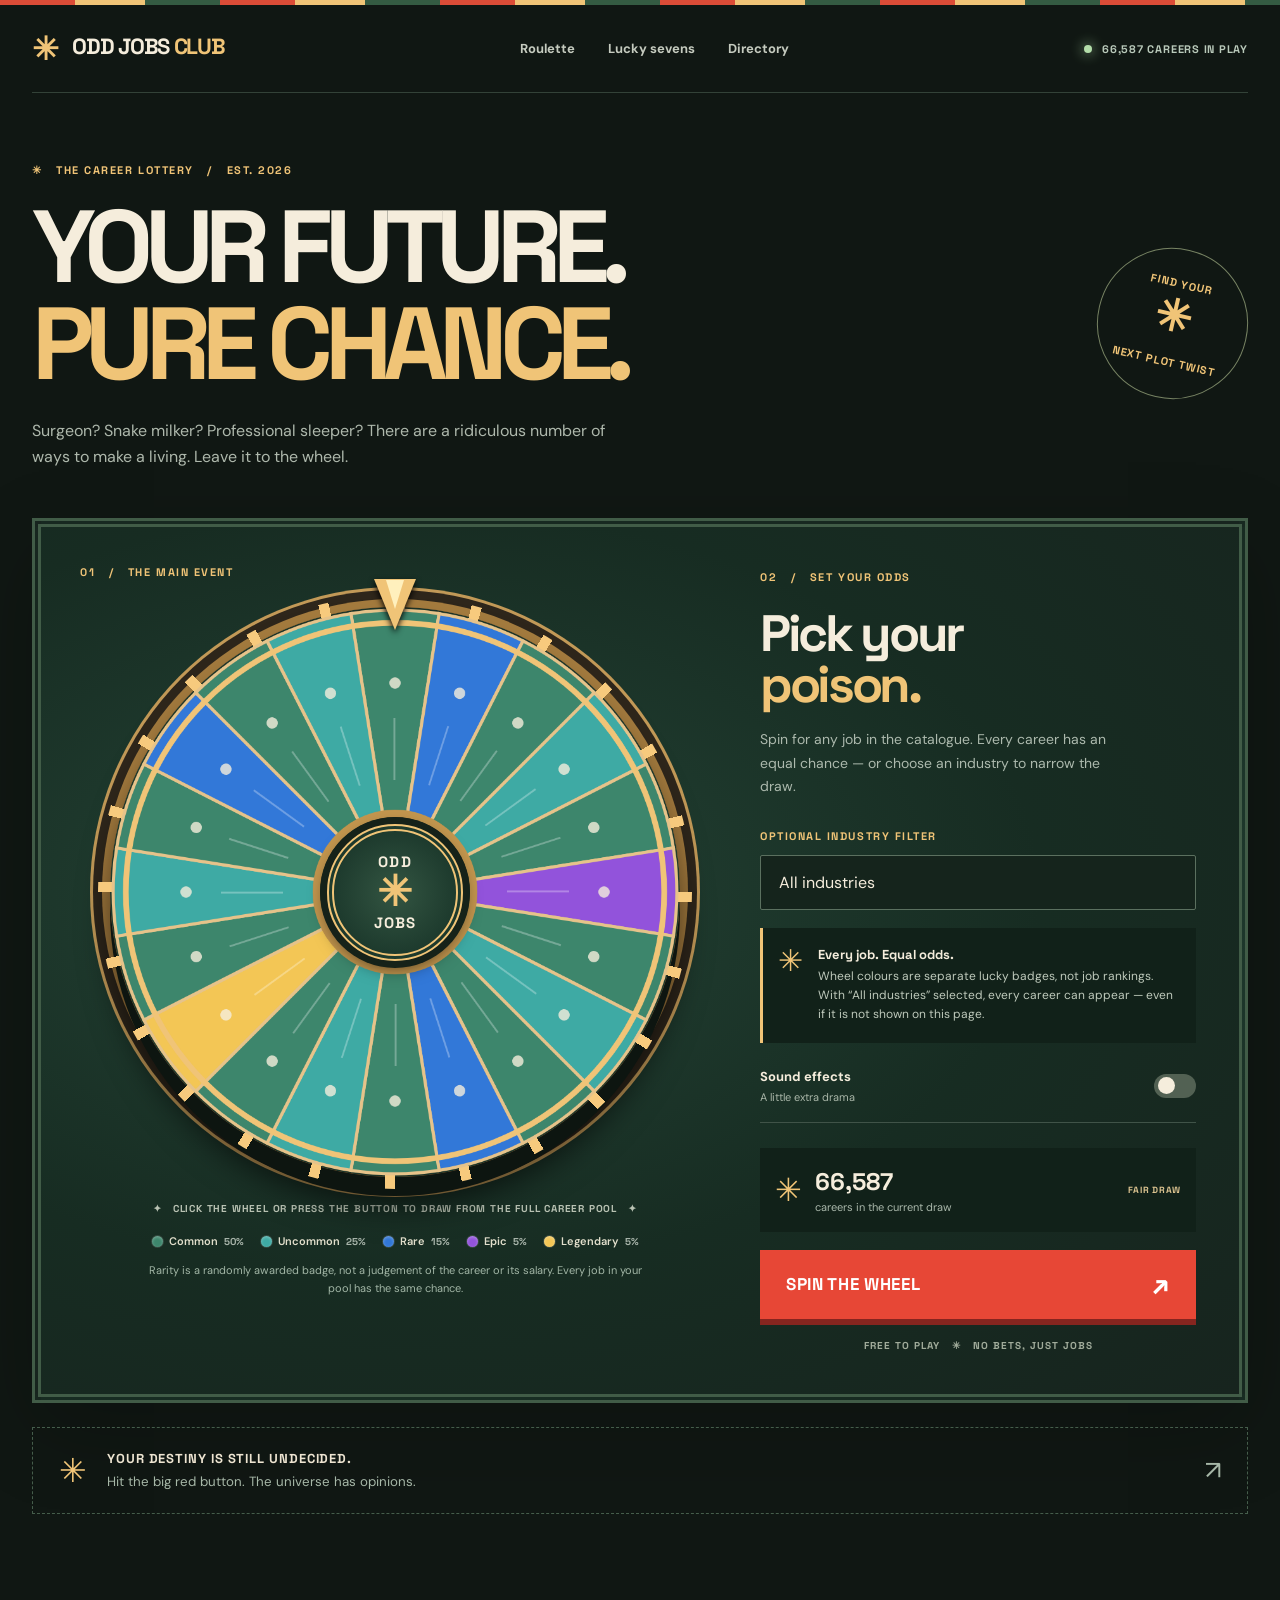
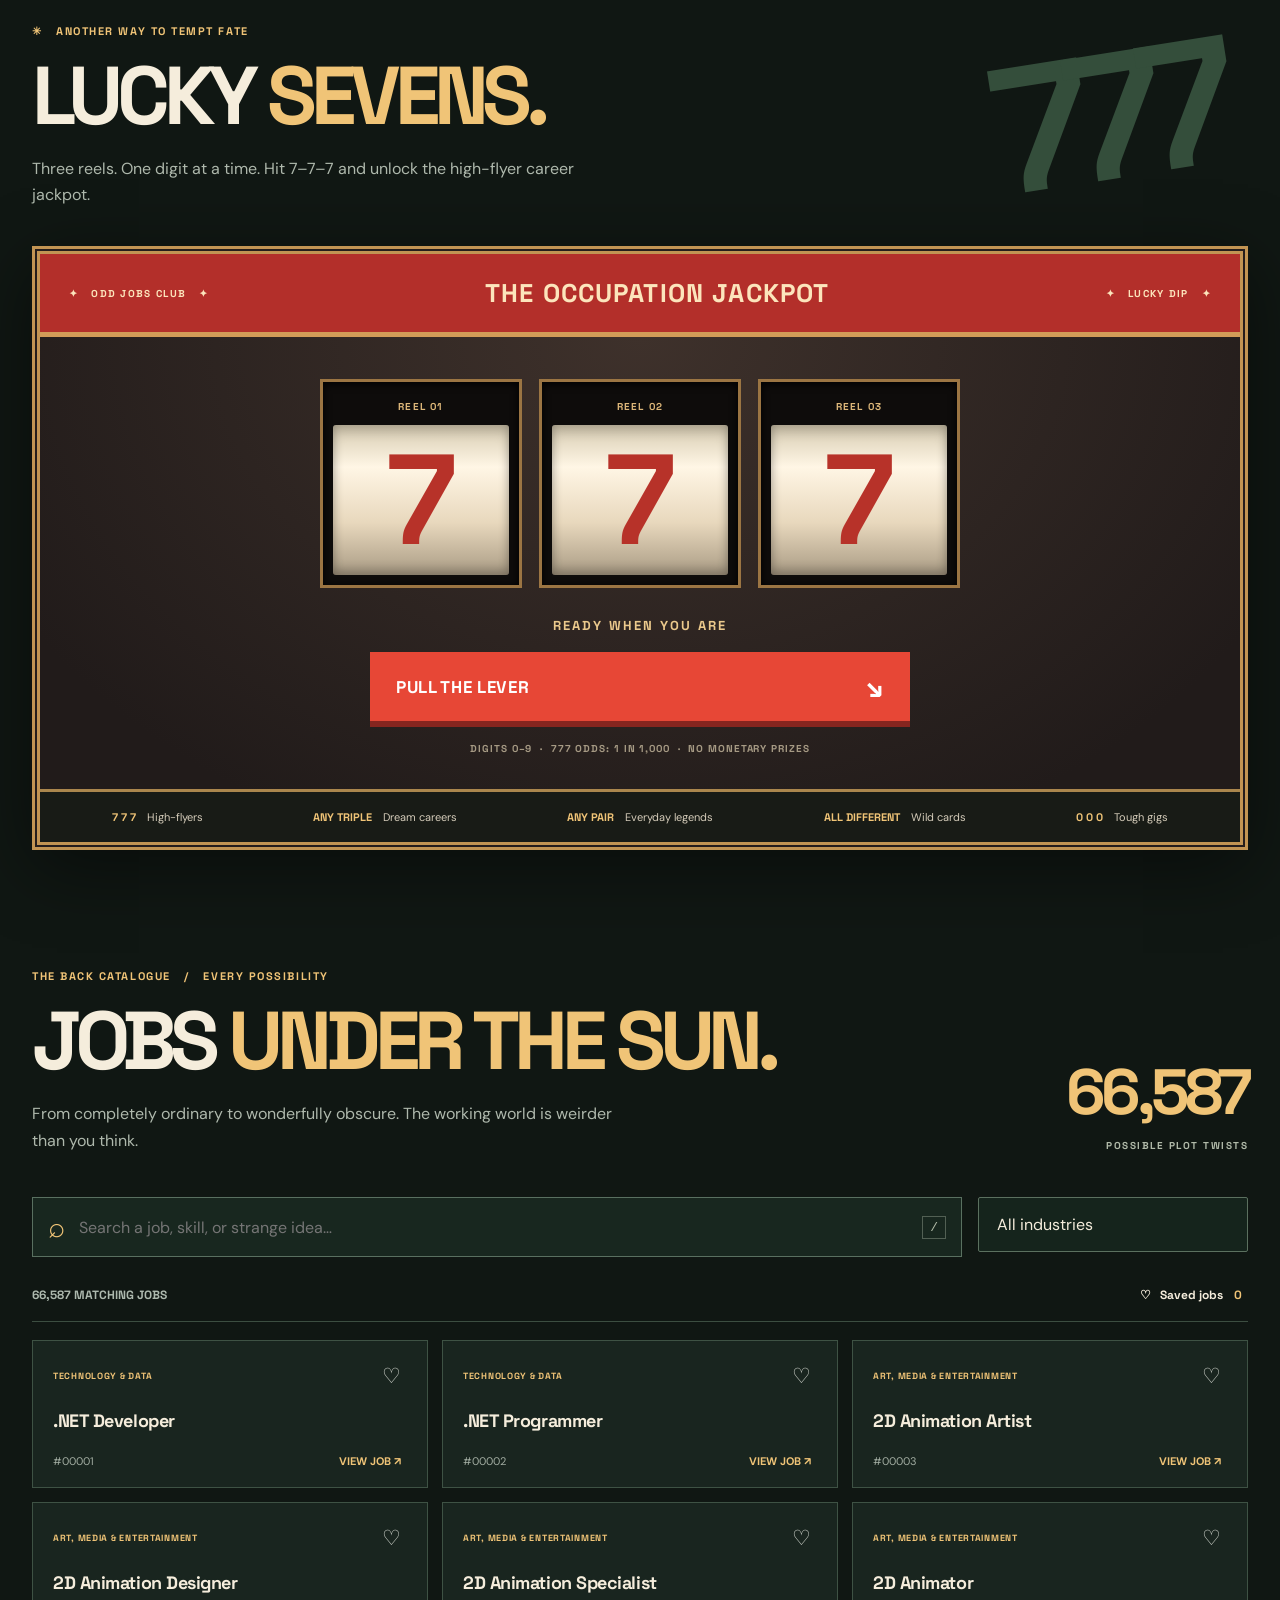
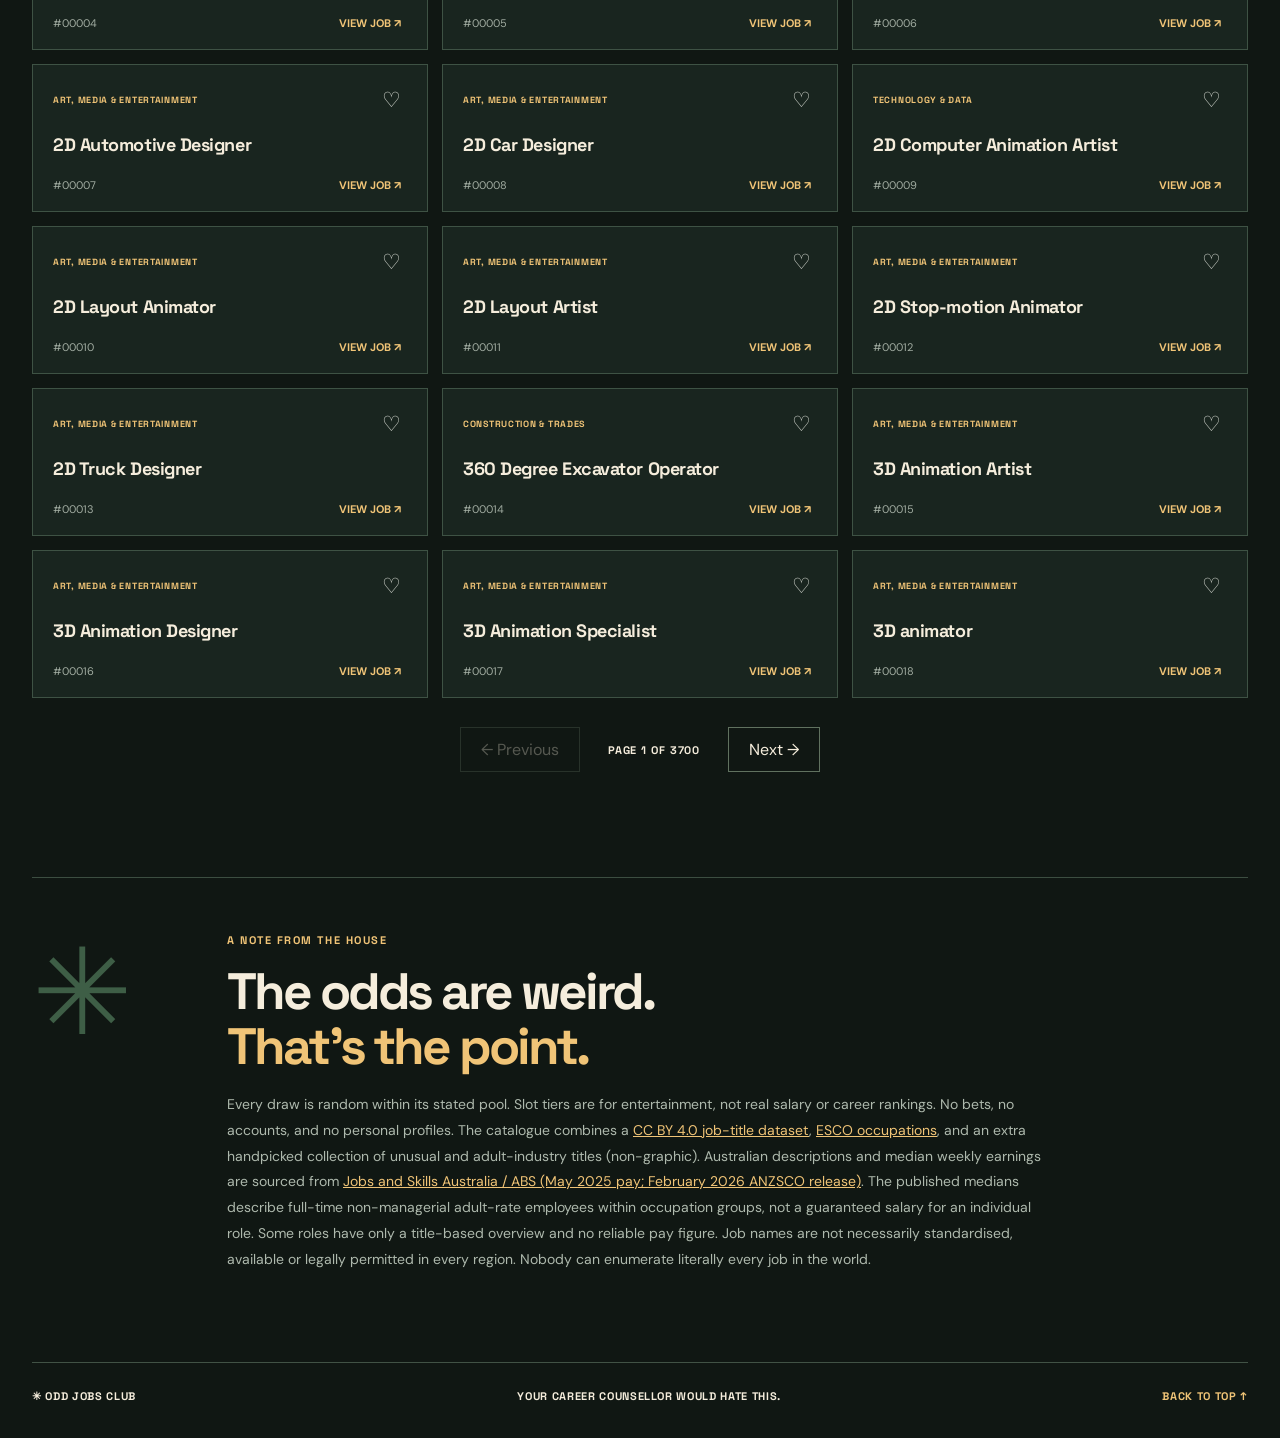
==== commit d86bae3e: "Add clickable rarity wheel and Australian career profiles" ====
--- a/index.html
+++ b/index.html
@@ -1,9 +1,9 @@
 <!doctype html><html lang="en"><head><meta charset="utf-8"><meta name="viewport" content="width=device-width,initial-scale=1"><meta name="theme-color" content="#101814"><meta name="description" content="65,000 career possibilities. Roulette, slots and a truly strange job directory."><title>Odd Jobs Club — Your future, pure chance.</title><link rel="preconnect" href="https://fonts.googleapis.com"><link rel="preconnect" href="https://fonts.gstatic.com" crossorigin><link href="https://fonts.googleapis.com/css2?family=DM+Sans:wght@400;500;600;700&family=Space+Grotesk:wght@400;500;600;700&display=swap" rel="stylesheet"><link rel="stylesheet" href="styles.css"></head><body>
 <div class="stripe"></div><header class="wrap header"><a class="logo" href="#top"><span>✳</span> ODD JOBS <i>CLUB</i></a><nav><a href="#roulette-section">Roulette</a><a href="#slots-section">Lucky sevens</a><a href="#directory-section">Directory</a></nav><span class="status"><b></b><span id="total-header">LOADING CAREERS</span></span></header>
 <main id="top"><section class="wrap hero"><div class="eyebrow">✳ &nbsp; THE CAREER LOTTERY &nbsp; / &nbsp; EST. 2026</div><div class="hero-row"><div><h1>YOUR FUTURE.<br><em>PURE CHANCE.</em></h1><p>Surgeon? Snake milker? Professional sleeper? There are a ridiculous number of ways to make a living. Leave it to the wheel.</p></div><div class="stamp">FIND YOUR<br><strong>✳</strong><br>NEXT PLOT TWIST</div></div></section>
-<section class="wrap game" id="roulette-section"><div class="game-inner"><div class="wheel-side"><div class="kicker">01 &nbsp; / &nbsp; THE MAIN EVENT</div><div class="wheel-shell"><div class="wheel-pointer"></div><canvas id="wheel" width="900" height="900" role="img" aria-label="Roulette wheel with fourteen decorative numbered wedges. Any career in the selected pool can be drawn, not just fourteen jobs."></canvas><div class="wheel-hub">ODD<strong>✳</strong>JOBS</div></div><div class="wheel-note">✦ &nbsp; 14 NUMBERED SLICES. 65,000+ POSSIBLE JOBS. THE SLICES DO NOT LIMIT THE DRAW. &nbsp; ✦</div></div><div class="controls"><div class="kicker">02 &nbsp; / &nbsp; SET YOUR ODDS</div><h2>Pick your<br><em>poison.</em></h2><p>Spin for any job in the catalogue. Every career has an equal chance — or choose an industry to narrow the draw.</p><label for="category">OPTIONAL INDUSTRY FILTER</label><select id="category"></select><div class="draw-callout"><span>✳</span><p><strong>Every job. Equal odds.</strong> The numbers on the wheel are decoration. With “All industries” selected, the result can be any job in the entire catalogue — not just the jobs you see on this page.</p></div><label class="toggle"><span><b>Sound effects</b><small>A little extra drama</small></span><input type="checkbox" id="sound"><i></i></label><div class="pool"><span class="pool-symbol">✳</span><span><strong id="pool-count">—</strong><small>careers in the current draw</small></span><i>FAIR DRAW</i></div><button class="spin-btn" id="spin">SPIN THE WHEEL <span>↗</span></button><div class="footnote">FREE TO PLAY &nbsp; ✳ &nbsp; NO BETS, JUST JOBS</div></div></div></section>
-<section class="wrap result-wrap" aria-live="polite"><div class="result-empty" id="wheel-empty"><span>✳</span><div><b>YOUR DESTINY IS STILL UNDECIDED.</b><small>Hit the big red button. The universe has opinions.</small></div><span>↗</span></div><article class="result" id="wheel-result" hidden><div class="result-ribbon">✦ THE WHEEL HAS SPOKEN <span id="draw-number">DRAW #001</span></div><div class="result-main"><div><div class="result-tag">CONGRATULATIONS, YOU'RE A...</div><h3 id="result-title"></h3><span id="result-category" class="pill"></span><p>It might just be your next plot twist. Look it up, ask around, and see where the idea takes you.</p></div><div class="seal">FATE<br>HAS<br>SPOKEN <strong>✳</strong></div></div><div class="result-actions"><button id="spin-again">↻ &nbsp; Another spin</button><button id="copy-wheel">↗ &nbsp; Copy result</button><button id="save-wheel">♡ &nbsp; Save job</button></div></article></section>
-<section class="wrap slots-section" id="slots-section"><div class="slots-head"><div><div class="eyebrow">✳ &nbsp; ANOTHER WAY TO TEMPT FATE</div><h2>LUCKY <em>SEVENS.</em></h2><p>Three reels. One digit at a time. Hit 7–7–7 and unlock the high-flyer career jackpot.</p></div><span class="slots-star">777</span></div><div class="slot-machine"><div class="slot-top"><span>✦ &nbsp; ODD JOBS CLUB &nbsp; ✦</span><strong>THE OCCUPATION JACKPOT</strong><span>✦ &nbsp; LUCKY DIP &nbsp; ✦</span></div><div class="slot-middle"><div class="reels"><div class="reel"><div class="reel-label">REEL 01</div><div class="digit" id="digit-1">7</div></div><div class="reel"><div class="reel-label">REEL 02</div><div class="digit" id="digit-2">7</div></div><div class="reel"><div class="reel-label">REEL 03</div><div class="digit" id="digit-3">7</div></div></div><div class="slot-status" id="slot-status">READY WHEN YOU ARE</div><button id="slots-spin" class="slot-button">PULL THE LEVER <span>↘</span></button><div class="slot-odds">DIGITS 0–9 &nbsp;·&nbsp; 777 ODDS: 1 IN 1,000 &nbsp;·&nbsp; NO MONETARY PRIZES</div></div><div class="slot-tiers"><span><b>7 7 7</b> High-flyers</span><span><b>ANY TRIPLE</b> Dream careers</span><span><b>ANY PAIR</b> Everyday legends</span><span><b>ALL DIFFERENT</b> Wild cards</span><span><b>0 0 0</b> Tough gigs</span></div></div><article class="slot-result" id="slot-result" hidden aria-live="polite"><span class="eyebrow" id="slot-tier"></span><h3 id="slot-job"></h3><p id="slot-desc"></p><div class="result-actions"><button id="slot-copy">↗ &nbsp; Copy result</button><button id="slot-save">♡ &nbsp; Save job</button></div></article></section>
+<section class="wrap game" id="roulette-section"><div class="game-inner"><div class="wheel-side"><div class="kicker">01 &nbsp; / &nbsp; THE MAIN EVENT</div><div class="wheel-shell" id="wheel-shell" role="button" tabindex="0" aria-label="Spin the career roulette wheel" aria-disabled="true"><div class="wheel-pointer"></div><canvas id="wheel" width="900" height="900" aria-hidden="true"></canvas><div class="wheel-hub">ODD<strong>✳</strong>JOBS</div></div><div class="wheel-note">✦ &nbsp; CLICK THE WHEEL OR PRESS THE BUTTON TO DRAW FROM THE FULL CAREER POOL &nbsp; ✦</div><div class="rarity-legend" aria-label="Wheel colour rarity probabilities"><span><i class="rarity-dot common"></i> Common <b>50%</b></span><span><i class="rarity-dot uncommon"></i> Uncommon <b>25%</b></span><span><i class="rarity-dot rare"></i> Rare <b>15%</b></span><span><i class="rarity-dot epic"></i> Epic <b>5%</b></span><span><i class="rarity-dot legendary"></i> Legendary <b>5%</b></span></div><p class="rarity-disclaimer">Rarity is a randomly awarded badge, not a judgement of the career or its salary. Every job in your pool has the same chance.</p></div><div class="controls"><div class="kicker">02 &nbsp; / &nbsp; SET YOUR ODDS</div><h2>Pick your<br><em>poison.</em></h2><p>Spin for any job in the catalogue. Every career has an equal chance — or choose an industry to narrow the draw.</p><label for="category">OPTIONAL INDUSTRY FILTER</label><select id="category"></select><div class="draw-callout"><span>✳</span><p><strong>Every job. Equal odds.</strong> Wheel colours are separate lucky badges, not job rankings. With “All industries” selected, every career can appear — even if it is not shown on this page.</p></div><label class="toggle"><span><b>Sound effects</b><small>A little extra drama</small></span><input type="checkbox" id="sound"><i></i></label><div class="pool"><span class="pool-symbol">✳</span><span><strong id="pool-count">—</strong><small>careers in the current draw</small></span><i>FAIR DRAW</i></div><button class="spin-btn" id="spin">SPIN THE WHEEL <span>↗</span></button><div class="footnote">FREE TO PLAY &nbsp; ✳ &nbsp; NO BETS, JUST JOBS</div></div></div></section>
+<section class="wrap result-wrap" aria-live="polite"><div class="result-empty" id="wheel-empty"><span>✳</span><div><b>YOUR DESTINY IS STILL UNDECIDED.</b><small>Hit the big red button. The universe has opinions.</small></div><span>↗</span></div><article class="result" id="wheel-result" hidden><div class="result-ribbon">✦ THE WHEEL HAS SPOKEN <span id="draw-number">DRAW #001</span></div><div class="result-main"><div><div class="result-tag">CONGRATULATIONS, YOU'RE A...</div><h3 id="result-title"></h3><span id="result-category" class="pill"></span><span id="result-rarity" class="rarity-tag"></span><p id="wheel-description">Loading career details…</p><div class="result-pay"><span>AUSTRALIAN PAY</span><strong id="wheel-pay">—</strong><small id="wheel-pay-note"></small></div></div><div class="seal">FATE<br>HAS<br>SPOKEN <strong>✳</strong></div></div><div class="result-actions"><button id="spin-again">↻ &nbsp; Another spin</button><button id="copy-wheel">↗ &nbsp; Copy result</button><button id="save-wheel">♡ &nbsp; Save job</button><button id="wheel-details">ⓘ &nbsp; Career profile &amp; pay source</button></div></article></section>
+<section class="wrap slots-section" id="slots-section"><div class="slots-head"><div><div class="eyebrow">✳ &nbsp; ANOTHER WAY TO TEMPT FATE</div><h2>LUCKY <em>SEVENS.</em></h2><p>Three reels. One digit at a time. Hit 7–7–7 and unlock the high-flyer career jackpot.</p></div><span class="slots-star">777</span></div><div class="slot-machine"><div class="slot-top"><span>✦ &nbsp; ODD JOBS CLUB &nbsp; ✦</span><strong>THE OCCUPATION JACKPOT</strong><span>✦ &nbsp; LUCKY DIP &nbsp; ✦</span></div><div class="slot-middle"><div class="reels"><div class="reel"><div class="reel-label">REEL 01</div><div class="digit" id="digit-1">7</div></div><div class="reel"><div class="reel-label">REEL 02</div><div class="digit" id="digit-2">7</div></div><div class="reel"><div class="reel-label">REEL 03</div><div class="digit" id="digit-3">7</div></div></div><div class="slot-status" id="slot-status">READY WHEN YOU ARE</div><button id="slots-spin" class="slot-button">PULL THE LEVER <span>↘</span></button><div class="slot-odds">DIGITS 0–9 &nbsp;·&nbsp; 777 ODDS: 1 IN 1,000 &nbsp;·&nbsp; NO MONETARY PRIZES</div></div><div class="slot-tiers"><span><b>7 7 7</b> High-flyers</span><span><b>ANY TRIPLE</b> Dream careers</span><span><b>ANY PAIR</b> Everyday legends</span><span><b>ALL DIFFERENT</b> Wild cards</span><span><b>0 0 0</b> Tough gigs</span></div></div><article class="slot-result" id="slot-result" hidden aria-live="polite"><span class="eyebrow" id="slot-tier"></span><h3 id="slot-job"></h3><p id="slot-desc"></p><p id="slot-job-description" class="slot-job-description"></p><div class="result-pay"><span>AUSTRALIAN PAY</span><strong id="slot-pay">—</strong><small id="slot-pay-note"></small></div><div class="result-actions"><button id="slot-copy">↗ &nbsp; Copy result</button><button id="slot-save">♡ &nbsp; Save job</button><button id="slot-details">ⓘ &nbsp; Career profile &amp; pay source</button></div></article></section>
 <section class="wrap directory" id="directory-section"><div class="directory-head"><div><div class="eyebrow">THE BACK CATALOGUE &nbsp; / &nbsp; EVERY POSSIBILITY</div><h2>JOBS <em>UNDER THE SUN.</em></h2><p>From completely ordinary to wonderfully obscure. The working world is weirder than you think.</p></div><div class="big-stat"><strong id="total-stat">—</strong><span>POSSIBLE PLOT TWISTS</span></div></div><div class="filters"><label class="search-box"><span>⌕</span><input type="search" id="search" placeholder="Search a job, skill, or strange idea…" aria-label="Search jobs"><kbd>/</kbd></label><select id="browse-category" aria-label="Directory category"></select></div><div class="directory-sub"><span id="match-count">Loading the directory…</span><button id="saved-filter">♡ &nbsp; Saved jobs <span id="save-count">0</span></button></div><div class="job-grid" id="job-grid"></div><div class="pages"><button id="prev-page">← Previous</button><span id="page-number">PAGE 1</span><button id="next-page">Next →</button></div></section>
-<section class="wrap about"><div class="about-icon">✳</div><div><div class="eyebrow">A NOTE FROM THE HOUSE</div><h2>The odds are weird.<br><em>That's the point.</em></h2><p>Every draw is random within its stated pool. Slot tiers are for entertainment, not real salary or career rankings. No bets, no accounts, and no personal profiles. The catalogue combines a <a href="https://huggingface.co/datasets/gpriday/job-titles" target="_blank" rel="noopener">CC BY 4.0 job-title dataset</a>, <a href="https://esco.ec.europa.eu/en" target="_blank" rel="noopener">ESCO occupations</a>, and an extra handpicked collection of unusual and adult-industry titles (non-graphic). Job names are not necessarily standardised, available or legally permitted in every region. Nobody can enumerate literally every job in the world.</p></div></section></main>
-<footer class="wrap footer"><span>✳ ODD JOBS CLUB</span><span>YOUR CAREER COUNSELLOR WOULD HATE THIS.</span><a href="#top">BACK TO TOP ↑</a></footer><div class="toast" id="toast" role="status"></div><script src="app.js" defer></script></body></html>
+<section class="wrap about"><div class="about-icon">✳</div><div><div class="eyebrow">A NOTE FROM THE HOUSE</div><h2>The odds are weird.<br><em>That's the point.</em></h2><p>Every draw is random within its stated pool. Slot tiers are for entertainment, not real salary or career rankings. No bets, no accounts, and no personal profiles. The catalogue combines a <a href="https://huggingface.co/datasets/gpriday/job-titles" target="_blank" rel="noopener">CC BY 4.0 job-title dataset</a>, <a href="https://esco.ec.europa.eu/en" target="_blank" rel="noopener">ESCO occupations</a>, and an extra handpicked collection of unusual and adult-industry titles (non-graphic). Australian descriptions and median weekly earnings are sourced from <a href="https://www.jobsandskills.gov.au/data/occupation-and-industry-profiles" target="_blank" rel="noopener">Jobs and Skills Australia / ABS (May 2025 pay; February 2026 ANZSCO release)</a>. The published medians describe full-time non-managerial adult-rate employees within occupation groups, not a guaranteed salary for an individual role. Some roles have only a title-based overview and no reliable pay figure. Job names are not necessarily standardised, available or legally permitted in every region. Nobody can enumerate literally every job in the world.</p></div></section></main>
+<footer class="wrap footer"><span>✳ ODD JOBS CLUB</span><span>YOUR CAREER COUNSELLOR WOULD HATE THIS.</span><a href="#top">BACK TO TOP ↑</a></footer><dialog id="job-dialog" class="job-dialog" aria-labelledby="dialog-job-title"><div class="dialog-header"><span>✳ &nbsp; THE CAREER FILE</span><button id="close-dialog" aria-label="Close career profile">✕</button></div><div class="dialog-body"><span id="dialog-category" class="eyebrow"></span><h2 id="dialog-job-title"></h2><div class="dialog-section"><h3>THE JOB</h3><p id="dialog-job-description"></p><small id="dialog-description-note"></small></div><div class="dialog-section salary-detail"><h3>PAY IN AUSTRALIA</h3><strong id="dialog-salary"></strong><p id="dialog-salary-note"></p><a id="dialog-source" href="https://www.jobsandskills.gov.au/data/occupation-and-industry-profiles" target="_blank" rel="noopener noreferrer">View Australian pay source ↗</a></div><p class="dialog-fineprint">Pay figures are medians, not job offers, and may not represent a specialised role. Actual earnings depend on location, qualifications, experience, hours and employment arrangements.</p></div></dialog><div class="toast" id="toast" role="status"></div><script src="app.js" defer></script></body></html>
--- a/styles.css
+++ b/styles.css
@@ -1,3 +1,9 @@
 :root{color-scheme:dark;--bg:#101713;--panel:#1a2922;--gold:#f0c477;--cream:#f5eddc;--sub:#aeb8ac;--red:#e74736;--line:#3a4d41}*{box-sizing:border-box}html{scroll-behavior:smooth}body{margin:0;background:var(--bg);color:var(--cream);font-family:'DM Sans',sans-serif;-webkit-font-smoothing:antialiased}button,input,select{font:inherit}button{cursor:pointer}a{color:inherit}button:focus-visible,a:focus-visible,input:focus-visible,select:focus-visible{outline:2px solid var(--gold);outline-offset:4px}[hidden]{display:none!important}.wrap{width:min(1290px,calc(100% - 64px));margin:auto}.stripe{height:5px;background:repeating-linear-gradient(90deg,#db4c37 0 75px,var(--gold) 75px 145px,#345b42 145px 220px)}.header{height:88px;display:flex;align-items:center;justify-content:space-between;border-bottom:1px solid #334238;gap:20px}.logo{font:800 22px 'Space Grotesk',sans-serif;letter-spacing:-1.3px;text-decoration:none;white-space:nowrap}.logo span{color:var(--gold);font-size:32px;vertical-align:middle;margin-right:10px}.logo i{font-style:normal;color:var(--gold)}nav{display:flex;gap:33px}nav a{font-size:13px;font-weight:700;color:#c5cbbf;text-decoration:none}nav a:hover,.footer a:hover{color:var(--gold)}.status{display:flex;gap:10px;align-items:center;font:700 11px 'Space Grotesk';letter-spacing:.07em;color:#b9c9ba;white-space:nowrap}.status b{width:8px;height:8px;background:#b4deaa;border-radius:50%;box-shadow:0 0 13px #b4deaa}.hero{padding:70px 0 48px}.eyebrow,.kicker,.controls>label:not(.toggle),.label-line,.result-tag{color:var(--gold);font:700 11px 'Space Grotesk',sans-serif;letter-spacing:.14em}.hero-row,.slots-head,.directory-head{display:flex;justify-content:space-between;align-items:center;gap:32px}.hero h1{font:700 clamp(54px,8vw,110px)/.95 'Space Grotesk',sans-serif;letter-spacing:-.085em;margin:21px 0 25px}.hero h1 em,.controls h2 em,.slots-head h2 em,.directory h2 em,.about h2 em{font-style:normal;color:var(--gold)}.hero p,.slots-head p,.directory-head p{max-width:580px;line-height:1.65;font-size:16px;color:var(--sub);margin:0}.stamp{flex-shrink:0;width:151px;height:151px;border:1px solid #778363;border-radius:50%;font:700 11px/1.4 'Space Grotesk';letter-spacing:.09em;text-align:center;color:var(--gold);display:flex;flex-direction:column;justify-content:center;align-items:center;transform:rotate(13deg)}.stamp strong{font-size:44px;line-height:1.1}.game{border:9px double #415c47;background:radial-gradient(ellipse at 30% 42%,#244436,#172c22 54%,#17241e);padding:38px 39px 36px;box-shadow:0 28px 80px #0003}.game-inner{display:grid;grid-template-columns:1.26fr .88fr;gap:50px}.wheel-side{min-width:0;text-align:center}.wheel-side .kicker{text-align:left}.wheel-shell{position:relative;aspect-ratio:1;max-width:570px;margin:28px auto 25px;border-radius:50%;box-shadow:0 19px 0 #0d1510,0 29px 32px #0009,0 0 0 8px #a47b3e,0 0 0 17px #2e261b,0 0 0 20px #c29957;display:grid;place-items:center}.wheel-shell:before{content:'';position:absolute;inset:-12px;border-radius:50%;background:repeating-conic-gradient(#f7ca7d 0deg 2deg,transparent 2deg 15deg);z-index:0;pointer-events:none}.wheel-shell canvas{position:relative;z-index:1;width:100%;height:100%;border-radius:50%;transition:transform 6s cubic-bezier(.09,.68,.08,1);will-change:transform}.wheel-pointer{position:absolute;top:-28px;left:50%;transform:translateX(-50%);width:0;height:0;border-left:21px solid transparent;border-right:21px solid transparent;border-top:51px solid var(--gold);z-index:6;filter:drop-shadow(0 3px 3px #000)}.wheel-pointer:after{content:'';position:absolute;top:-50px;left:-9px;border-left:9px solid transparent;border-right:9px solid transparent;border-top:29px solid #fff0bd}.wheel-hub{z-index:4;pointer-events:none;position:absolute;width:24%;aspect-ratio:1;border-radius:50%;background:radial-gradient(circle,#335542,#193529 85%);border:7px double var(--gold);box-shadow:0 0 0 7px #162219,0 6px 18px #000a;display:flex;flex-direction:column;align-items:center;justify-content:center;font:900 clamp(10px,1.2vw,15px) 'Space Grotesk';letter-spacing:.08em}.wheel-hub strong{font-size:clamp(24px,4vw,42px);color:var(--gold);line-height:1}.wheel-note{font:700 10px 'Space Grotesk';letter-spacing:.08em;color:#b9c2b3}.controls{padding:5px 4px 6px 0}.controls h2{font:700 clamp(44px,4vw,64px)/.99 'Space Grotesk';letter-spacing:-.065em;margin:25px 0 17px}.controls>p{color:#acb9ad;font-size:14px;line-height:1.7;margin:0 0 30px;max-width:350px}.controls>label:not(.toggle){display:block;margin:0 0 12px}.controls select,.filters select{appearance:none;width:100%;height:55px;border:1px solid #5b705f;padding:0 18px;background:#15241c;color:var(--cream);border-radius:2px;cursor:pointer}.label-line{display:flex;justify-content:space-between;margin:27px 0 12px}.label-line span{font-size:15px;color:#b5b7a7;cursor:help}.modes{border:1px solid #556c59;padding:4px;display:grid;grid-template-columns:1fr 1fr;gap:4px}.modes button{height:40px;color:#aeb8ab;border:none;background:transparent;font-weight:700;font-size:13px}.modes button.active{background:#e8c079;color:#212018}.toggle{display:flex;align-items:center;justify-content:space-between;border-bottom:1px solid #405348;padding:18px 0;position:relative;cursor:pointer}.toggle span b,.toggle span small{display:block}.toggle b{font-size:13px}.toggle small{font-size:11px;color:#a9b6a8;margin-top:5px}.toggle input{position:absolute;opacity:0;right:0}.toggle i{width:42px;height:24px;border-radius:20px;background:#526153;position:relative;transition:background .2s}.toggle i:before{content:'';position:absolute;width:17px;height:17px;background:var(--cream);border-radius:50%;top:3.5px;left:4px;transition:transform .2s}.toggle input:checked+i{background:#d3a955}.toggle input:checked+i:before{transform:translateX(17px)}.toggle input:focus-visible+i{outline:2px solid var(--gold)}.pool{display:flex;align-items:center;gap:13px;background:#112119;padding:18px 15px;margin-top:25px}.pool-symbol{font-size:32px;color:var(--gold)}.pool strong,.pool small{display:block}.pool strong{font:700 24px 'Space Grotesk'}.pool small{font-size:11px;color:#aab8ab;margin-top:3px}.pool i{margin-left:auto;font:700 9px 'Space Grotesk';color:#ddc491;font-style:normal;letter-spacing:.08em;white-space:nowrap}.spin-btn,.slot-button{height:69px;width:100%;background:var(--red);color:white;border:0;font:800 17px 'Space Grotesk';letter-spacing:.04em;display:flex;align-items:center;justify-content:space-between;padding:0 26px;margin-top:18px;box-shadow:0 6px 0 #86251f;transition:background .2s,transform .2s}.spin-btn:hover,.slot-button:hover{background:#f75b47}.spin-btn:active,.slot-button:active{transform:translateY(3px);box-shadow:0 3px 0 #86251f}.spin-btn:disabled,.slot-button:disabled{opacity:.65;cursor:wait}.spin-btn span,.slot-button span{font-size:28px}.footnote{text-align:center;margin-top:20px;color:#a1ac9b;font:700 10px 'Space Grotesk';letter-spacing:.1em}.result-wrap{margin-top:24px}.result-empty{border:1px dashed #455d4b;padding:21px 26px;display:flex;align-items:center;gap:20px;color:#a6b7a7}.result-empty>span:first-child{font-size:33px;color:var(--gold)}.result-empty>span:last-child{margin-left:auto;font-size:26px}.result-empty b,.result-empty small{display:block}.result-empty b{color:#ede4d1;font:700 13px 'Space Grotesk';letter-spacing:.07em}.result-empty small{margin-top:6px}.result{background:#f2dfb7;color:#1b2a20}.result-ribbon{background:var(--gold);padding:13px 22px;font:800 11px 'Space Grotesk';letter-spacing:.14em;display:flex;justify-content:space-between;border-bottom:1px solid #ae8447}.result-main{padding:29px 35px;display:flex;justify-content:space-between;gap:24px}.result-tag{color:#7c4d28}.result h3,.slot-result h3{font:800 clamp(29px,4.4vw,58px)/1.08 'Space Grotesk';letter-spacing:-.05em;margin:14px 0}.result .pill{display:inline-block;border:1px solid #a68b62;padding:6px 10px;font:700 10px 'Space Grotesk';letter-spacing:.07em}.result p{color:#546253;max-width:480px;line-height:1.6;font-size:13px}.seal{border:2px dashed #a17849;border-radius:50%;width:135px;height:135px;display:flex;align-items:center;justify-content:center;flex-direction:column;text-align:center;transform:rotate(12deg);font:800 17px/1.03 'Space Grotesk';color:#9a553a;flex-shrink:0}.seal strong{font-size:29px}.result-actions{border-top:1px solid #c8aa7b;padding:0 35px;display:flex;flex-wrap:wrap}.result-actions button{background:transparent;border:0;border-right:1px solid #c8aa7b;padding:18px 23px 18px 0;margin-right:24px;color:#2b392c;font-weight:700;font-size:13px}.result-actions button:hover{text-decoration:underline}.slots-section{padding-top:110px}.slots-head h2,.directory h2{font:800 clamp(42px,6.5vw,82px)/1 'Space Grotesk';letter-spacing:-.075em;margin:17px 0 19px}.slots-star{font:900 clamp(80px,14vw,180px) 'Space Grotesk';color:#344e3b;letter-spacing:-.14em;transform:rotate(-9deg);padding-right:35px;line-height:1}.slot-machine{border:8px double #c29453;margin-top:38px;background:#251d1c;box-shadow:0 18px 70px #0007}.slot-top{background:#b32f2a;border-bottom:5px solid #d29c58;padding:23px 29px;display:flex;justify-content:space-between;gap:15px;align-items:center;font:800 10px 'Space Grotesk';letter-spacing:.13em;color:#fce5bc}.slot-top strong{font:800 clamp(17px,2vw,26px) 'Space Grotesk';text-align:center;letter-spacing:.045em}.slot-middle{padding:42px 50px 34px;text-align:center;background:radial-gradient(ellipse at top,#3e312b 0,#211b1a 85%)}.reels{display:grid;grid-template-columns:repeat(3,1fr);gap:17px;max-width:640px;margin:auto}.reel{padding:10px;background:#0e0c0b;border:3px solid #9b7543;box-shadow:inset 0 2px 8px #000}.reel-label{font:700 10px 'Space Grotesk';color:#ddb779;letter-spacing:.12em;margin:8px 0 12px}.digit{background:linear-gradient(#d6cbb1,#fff6e5 28%,#e8d8bd 65%,#a99b84);height:150px;display:flex;justify-content:center;align-items:center;color:#b73229;font:800 clamp(84px,10vw,150px) 'Space Grotesk';line-height:1;border-radius:3px;box-shadow:inset 0 6px 12px #0003,inset 0 -6px 10px #0003;transition:filter .1s}.digit.rolling{filter:blur(3px)}.slot-status{color:#ebc98c;font:800 13px 'Space Grotesk';letter-spacing:.17em;margin:29px 0 0}.slot-button{max-width:540px;margin:18px auto 0}.slot-odds{margin-top:21px;color:#a69a84;font:700 10px 'Space Grotesk';letter-spacing:.09em}.slot-tiers{display:flex;flex-wrap:wrap;justify-content:space-around;gap:17px;background:#181b16;border-top:3px solid #aa864d;padding:18px 25px}.slot-tiers span{font-size:11px;color:#d5ccba}.slot-tiers b{color:var(--gold);margin-right:8px;font:800 11px 'Space Grotesk'}.slot-result{background:#f2dfb7;color:#233124;padding:28px 33px;margin-top:17px}.slot-result .eyebrow{color:#9f5b36}.slot-result p{line-height:1.6;color:#657064}.slot-result .result-actions{padding:0}.directory{padding-top:119px}.directory-head{align-items:flex-end}.big-stat{text-align:right;min-width:220px}.big-stat strong{font:800 clamp(43px,5vw,69px) 'Space Grotesk';display:block;letter-spacing:-.07em;color:var(--gold)}.big-stat span{font:700 10px 'Space Grotesk';letter-spacing:.15em;color:#b1baa9}.filters{display:grid;grid-template-columns:1fr 270px;gap:16px;margin-top:43px}.search-box{border:1px solid #597060;display:flex;align-items:center;background:#18271f;padding:0 15px;gap:12px}.search-box>span{font-size:29px;color:var(--gold)}.search-box input{flex:1;min-width:0;height:58px;background:none;border:0;outline:0;color:var(--cream)}.search-box kbd{border:1px solid #526054;padding:3px 7px;color:#b3bdaa}.directory-sub{display:flex;justify-content:space-between;align-items:center;border-bottom:1px solid #3c4e41;padding:29px 0 17px;color:#adb9ae;font:700 12px 'Space Grotesk'}.directory-sub button{background:none;color:var(--cream);border:0;font:700 12px 'Space Grotesk'}.directory-sub button.chosen{color:var(--gold)}.directory-sub button span{padding-left:8px;color:var(--gold)}.job-grid{display:grid;grid-template-columns:repeat(3,minmax(0,1fr));gap:14px;margin-top:18px}.job-card{border:1px solid #3e5244;background:#19251f;padding:20px 20px 18px;min-height:148px;display:flex;flex-direction:column;justify-content:space-between;transition:border .2s,transform .2s}.job-card:hover{border-color:var(--gold);transform:translateY(-2px)}.job-card-top,.job-card-bottom{display:flex;justify-content:space-between;gap:8px;align-items:center}.job-card-top span{font:700 9px 'Space Grotesk';color:var(--gold);letter-spacing:.08em}.job-card button{background:none;color:#d2d6ce;border:0;font-size:21px}.job-card button.saved{color:var(--red)}.job-card h3{font:700 18px 'Space Grotesk';letter-spacing:-.025em;margin:14px 0 18px;overflow-wrap:anywhere}.job-card-bottom{font-size:11px;color:#a1aca1}.job-card-bottom button{font-size:11px;font-weight:700;color:var(--gold)}.pages{display:flex;justify-content:center;align-items:center;gap:28px;margin-top:29px}.pages button{border:1px solid #60715f;color:var(--cream);background:transparent;padding:11px 20px}.pages button:disabled{opacity:.3;cursor:default}.pages span{font:700 11px 'Space Grotesk';letter-spacing:.08em}.about{border-top:1px solid #3c4e41;margin-top:105px;padding:55px 0 75px;display:grid;grid-template-columns:160px 1fr;gap:35px}.about-icon{font-size:120px;color:#3e5e46;line-height:1}.about h2{font:700 clamp(35px,4vw,54px)/1.06 'Space Grotesk';letter-spacing:-.06em;margin:18px 0}.about p{color:#aeb9ad;line-height:1.85;max-width:830px;font-size:14px}.about a{color:var(--gold)}.footer{border-top:1px solid #415245;padding:26px 0 35px;display:flex;justify-content:space-between;gap:12px;font:800 11px 'Space Grotesk';letter-spacing:.06em}.footer a{text-decoration:none;color:var(--gold)}.toast{position:fixed;bottom:20px;right:20px;padding:14px 20px;color:#1e2a21;background:var(--gold);box-shadow:0 8px 30px #0006;font-weight:700;font-size:13px;z-index:20;opacity:0;transform:translateY(10px);transition:all .2s;pointer-events:none}.toast.show{opacity:1;transform:translateY(0)}@media(max-width:1000px){.game-inner{grid-template-columns:1fr;gap:58px}.wheel-shell{max-width:560px}.controls{max-width:620px;margin:auto;width:100%}.hero h1{font-size:clamp(55px,9vw,90px)}.stamp{width:115px;height:115px;font-size:9px}.slot-tiers{justify-content:center}}@media(max-width:650px){.wrap{width:calc(100% - 32px)}.header{height:73px}.logo{font-size:16px}.logo span{font-size:23px;margin-right:5px}nav{gap:14px}nav a{font-size:10px}.status{display:none}.hero{padding:45px 0 33px}.hero h1{font-size:clamp(43px,11vw,67px)}.hero p{font-size:14px}.stamp{display:none}.game{padding:23px 18px 28px;border-width:5px}.wheel-shell{margin:38px auto 33px;width:calc(100% - 22px)}.wheel-note{font-size:8px;line-height:1.8}.controls h2{font-size:50px}.spin-btn{font-size:14px}.result-main{padding:22px}.seal{display:none}.result-actions{padding:0 14px}.result-actions button{font-size:11px;margin-right:9px;padding:15px 8px 15px 0}.result-empty{padding:18px 14px}.result-empty b{font-size:11px}.result-empty small{font-size:11px}.slots-section,.directory{padding-top:80px}.slots-star{display:none}.slot-machine{border-width:5px}.slot-top{padding:15px 9px}.slot-top strong{font-size:15px}.slot-top span{display:none}.slot-middle{padding:25px 13px}.reels{gap:7px}.reel{padding:5px;border-width:2px}.reel-label{font-size:8px}.digit{height:110px;font-size:80px}.slot-odds{font-size:8px;line-height:1.7}.slot-tiers{justify-content:flex-start}.directory-head{align-items:start}.directory h2{font-size:45px}.big-stat{display:none}.filters{grid-template-columns:1fr}.job-grid{grid-template-columns:1fr 1fr}.job-card{min-height:150px;padding:14px}.job-card h3{font-size:15px}.about{grid-template-columns:1fr;gap:0}.about-icon{font-size:65px}.footer{flex-wrap:wrap}.footer span:nth-child(2){display:none}}@media(max-width:380px){.job-grid{grid-template-columns:1fr}.logo{font-size:13px}nav{gap:8px}.hero h1{font-size:42px}}@media(prefers-reduced-motion:reduce){*,*:before,*:after{scroll-behavior:auto!important;transition-duration:.01ms!important;animation-duration:.01ms!important}}
 
 .draw-callout{display:flex;align-items:flex-start;gap:15px;padding:18px 15px;margin:18px 0 7px;background:#112119;border-left:3px solid var(--gold)}.draw-callout>span{font-size:30px;color:var(--gold);line-height:1}.draw-callout p{font-size:12px;line-height:1.6;color:#bec9bb;margin:0}.draw-callout strong{display:block;font:700 13px "Space Grotesk";color:var(--cream);margin-bottom:4px}.wheel-note{max-width:560px;margin:0 auto}
+/* Interactive roulette and the five clearly distinguished rarity colours. */
+.wheel-shell{cursor:pointer;transition:filter .2s,transform .2s}.wheel-shell:hover{filter:brightness(1.08)}.wheel-shell:focus-visible{outline:3px solid #f7d995;outline-offset:28px}.wheel-shell[aria-disabled="true"]{cursor:wait}.wheel-shell[aria-disabled="true"]:hover{filter:none}.wheel-shell:active:not([aria-disabled="true"]){transform:scale(.995)}
+.rarity-legend{display:flex;justify-content:center;align-items:center;flex-wrap:wrap;gap:11px 17px;margin:19px auto 0;max-width:590px}.rarity-legend>span{display:flex;align-items:center;gap:6px;font:600 11px 'DM Sans',sans-serif;color:#e2dfcc;white-space:nowrap}.rarity-legend b{font:700 10px 'Space Grotesk';color:#a8b4aa}.rarity-dot{display:inline-block;width:11px;height:11px;border-radius:50%;box-shadow:inset 0 1px 3px #ffffff55,0 0 0 1px #ffffff22;flex-shrink:0}.rarity-dot.common{background:#3d866c}.rarity-dot.uncommon{background:#3eaaa4}.rarity-dot.rare{background:#3278d8}.rarity-dot.epic{background:#9253db}.rarity-dot.legendary{background:#f3c655}.rarity-disclaimer{max-width:495px;text-align:center;font-size:11px;line-height:1.6;color:#a2b6a6;margin:14px auto 0}.rarity-tag{display:inline-flex;align-items:center;padding:6px 10px;font:800 10px 'Space Grotesk';letter-spacing:.075em;border:1px solid currentColor;margin-left:9px;color:#2c6d52}.rarity-tag.common{color:#215e48}.rarity-tag.uncommon{color:#007772}.rarity-tag.rare{color:#245bb2}.rarity-tag.epic{color:#7843b9}.rarity-tag.legendary{color:#965400;background:#f8d46a;box-shadow:0 0 15px #edc75080}
+.result-pay{padding:17px 0 0;border-top:1px dashed #b89c6c;margin-top:20px;display:flex;flex-direction:column;gap:5px;max-width:570px}.result-pay>span{font:800 10px 'Space Grotesk';color:#8b5b36;letter-spacing:.14em}.result-pay strong{font:800 clamp(23px,3vw,33px) 'Space Grotesk';letter-spacing:-.045em;color:#25392c}.result-pay small{color:#5e695a;font-size:11px;line-height:1.5}.result .result-main>div:first-child{min-width:0}.result h3,.slot-result h3{overflow-wrap:anywhere}.slot-job-description{font-size:14px;line-height:1.7!important;margin-top:18px!important;max-width:740px}.slot-result .result-pay{padding:16px 0 20px}
+.job-dialog{background:#f4ead7;color:#183025;border:2px solid #aa874f;box-shadow:0 30px 120px #000c;max-height:calc(100dvh - 44px);max-width:730px;width:calc(100% - 36px);padding:0;overflow:auto}.job-dialog::backdrop{background:rgba(5,14,10,.82);backdrop-filter:blur(5px)}.dialog-header{background:#1a2e24;color:#efc982;display:flex;align-items:center;justify-content:space-between;padding:16px 23px;font:800 11px 'Space Grotesk';letter-spacing:.15em}.dialog-header button{border:1px solid #7c966e;background:transparent;color:#f7d59b;font-size:20px;line-height:1;width:36px;height:36px}.dialog-body{padding:35px clamp(20px,4vw,46px) 40px}.dialog-body .eyebrow{color:#97653e}.dialog-body h2{font:800 clamp(30px,5vw,53px)/1.04 'Space Grotesk';letter-spacing:-.06em;margin:16px 0 28px;overflow-wrap:anywhere}.dialog-section{padding:25px 0 23px;border-top:1px solid #cbbb9f}.dialog-section h3{font:800 11px 'Space Grotesk';letter-spacing:.17em;color:#93673b;margin:0 0 14px}.dialog-section p{line-height:1.8;color:#384d3d;font-size:15px;max-width:590px}.dialog-section small{font-size:11px;color:#6f786c;line-height:1.6}.salary-detail strong{font:800 clamp(25px,4vw,39px) 'Space Grotesk';letter-spacing:-.045em}.salary-detail p{margin:6px 0 15px;font-size:13px}.salary-detail a{font:700 12px 'Space Grotesk';color:#96552f}.dialog-fineprint{border-top:1px dashed #c2aa7e;padding-top:19px;color:#6c7668;font-size:11px;line-height:1.7;margin:0}
+@media(max-width:650px){.rarity-legend{gap:9px 11px}.rarity-legend>span{font-size:10px}.rarity-tag{margin:8px 0 0;display:table}.result-pay strong{font-size:25px}.job-dialog{max-height:calc(100dvh - 20px)}.dialog-body{padding:28px 21px}.wheel-shell:focus-visible{outline-offset:12px}}
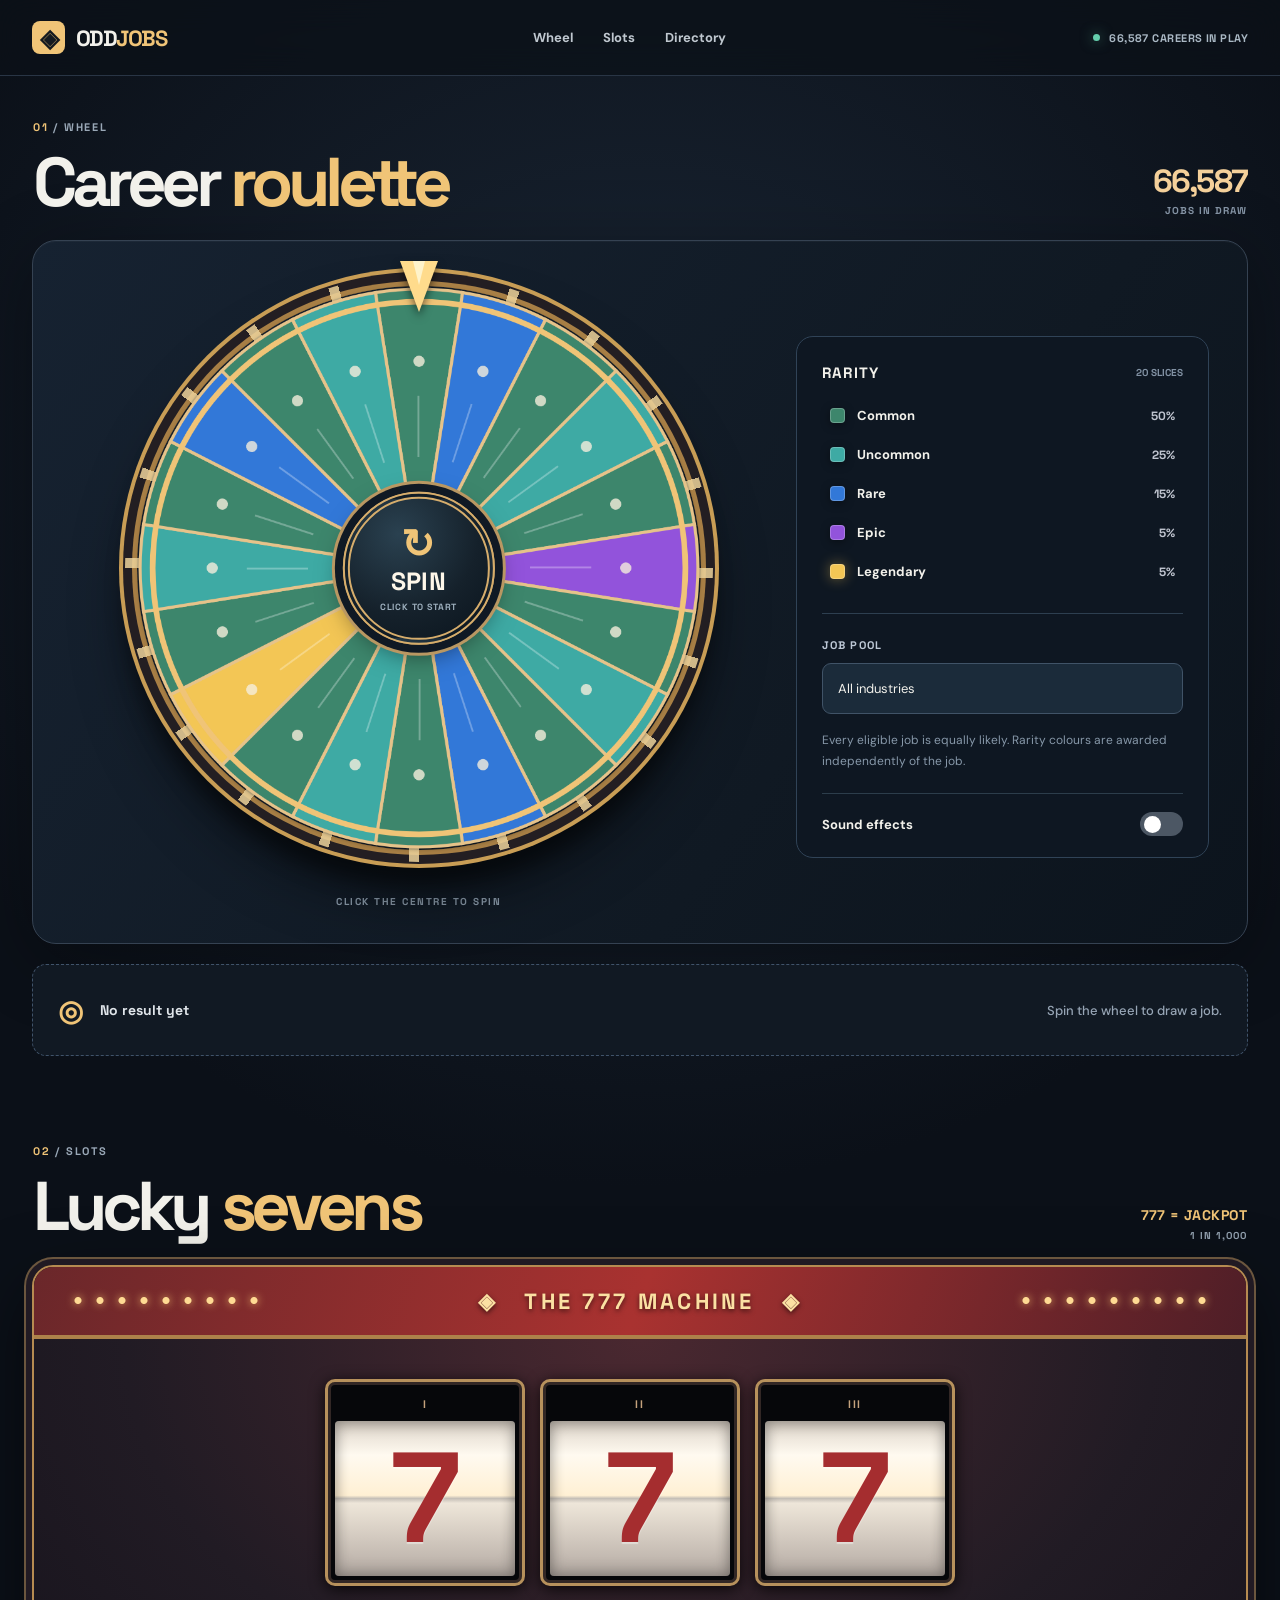
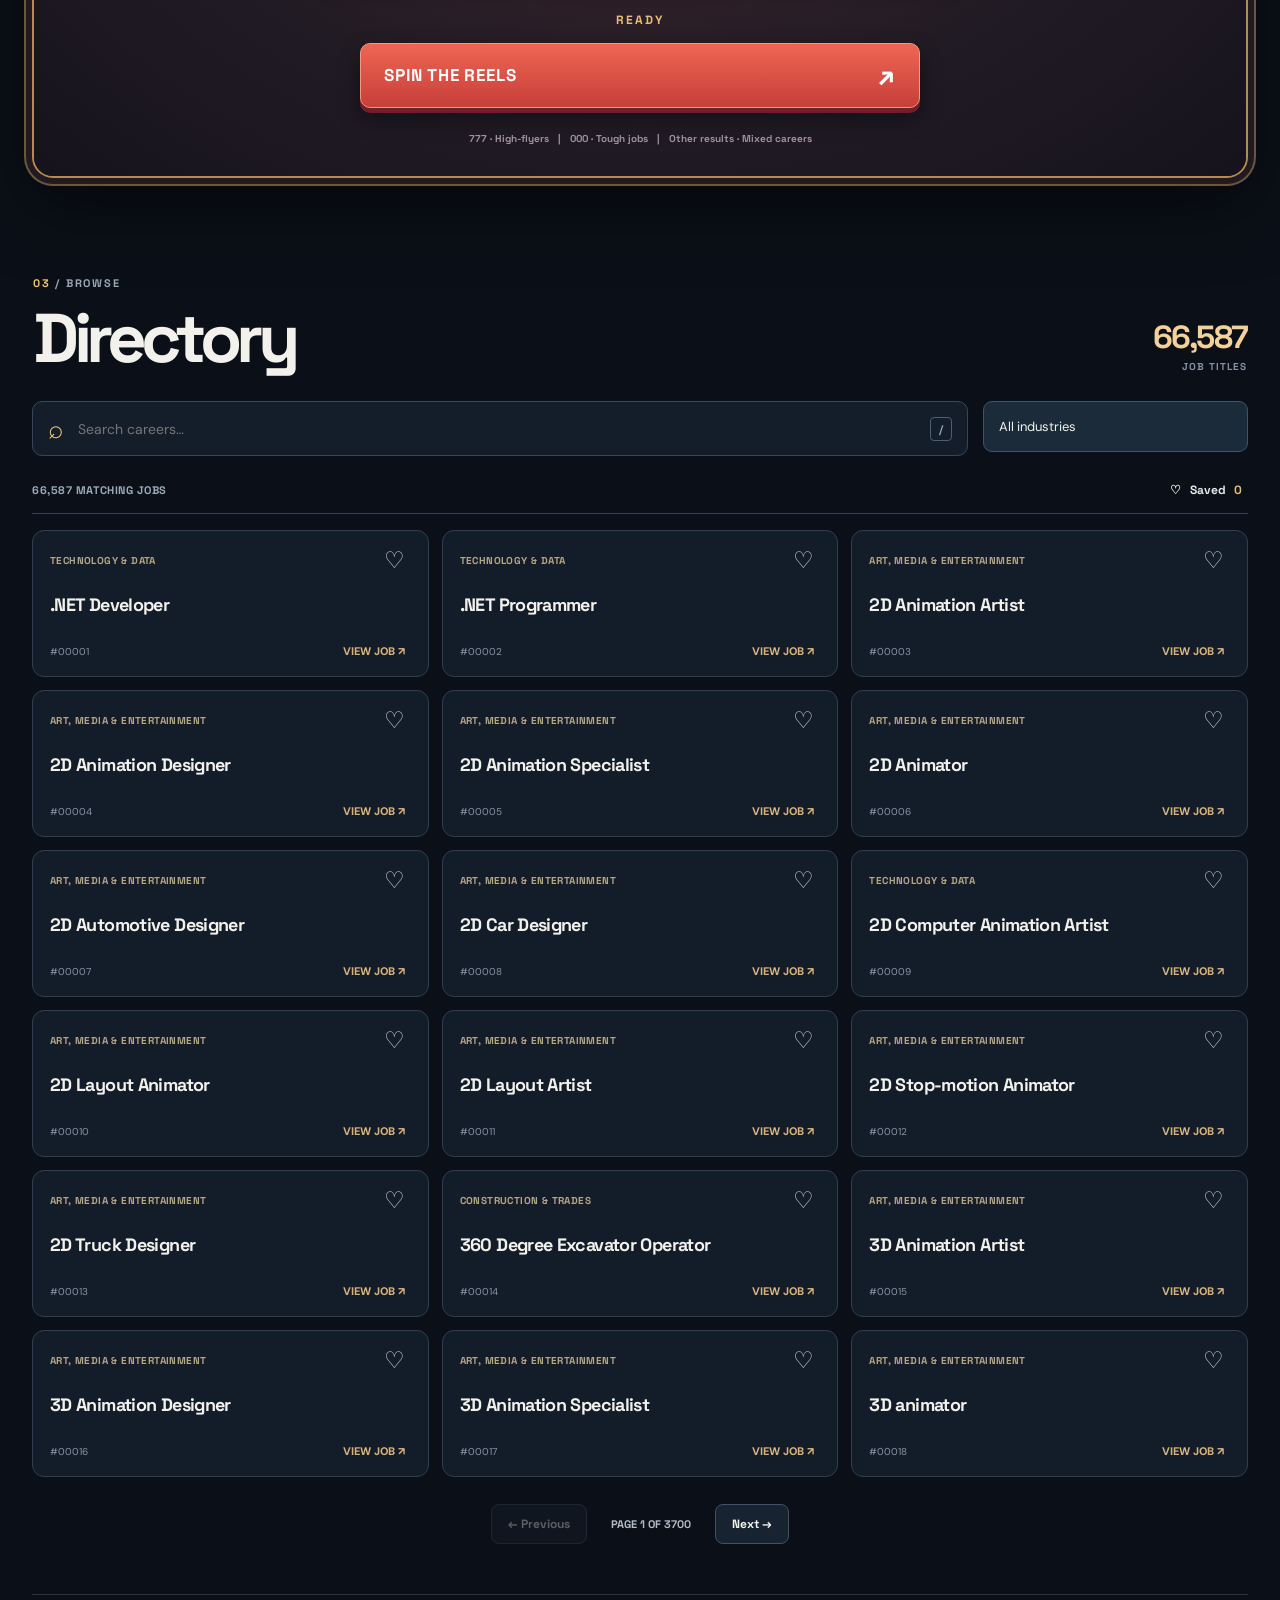
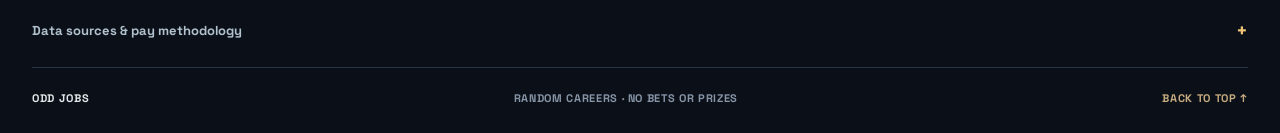
==== commit d7f88449: "Simplify site to wheel, slots, and directory with polished jackpots" ====
--- a/index.html
+++ b/index.html
@@ -1,9 +1,107 @@
-<!doctype html><html lang="en"><head><meta charset="utf-8"><meta name="viewport" content="width=device-width,initial-scale=1"><meta name="theme-color" content="#101814"><meta name="description" content="65,000 career possibilities. Roulette, slots and a truly strange job directory."><title>Odd Jobs Club — Your future, pure chance.</title><link rel="preconnect" href="https://fonts.googleapis.com"><link rel="preconnect" href="https://fonts.gstatic.com" crossorigin><link href="https://fonts.googleapis.com/css2?family=DM+Sans:wght@400;500;600;700&family=Space+Grotesk:wght@400;500;600;700&display=swap" rel="stylesheet"><link rel="stylesheet" href="styles.css"></head><body>
-<div class="stripe"></div><header class="wrap header"><a class="logo" href="#top"><span>✳</span> ODD JOBS <i>CLUB</i></a><nav><a href="#roulette-section">Roulette</a><a href="#slots-section">Lucky sevens</a><a href="#directory-section">Directory</a></nav><span class="status"><b></b><span id="total-header">LOADING CAREERS</span></span></header>
-<main id="top"><section class="wrap hero"><div class="eyebrow">✳ &nbsp; THE CAREER LOTTERY &nbsp; / &nbsp; EST. 2026</div><div class="hero-row"><div><h1>YOUR FUTURE.<br><em>PURE CHANCE.</em></h1><p>Surgeon? Snake milker? Professional sleeper? There are a ridiculous number of ways to make a living. Leave it to the wheel.</p></div><div class="stamp">FIND YOUR<br><strong>✳</strong><br>NEXT PLOT TWIST</div></div></section>
-<section class="wrap game" id="roulette-section"><div class="game-inner"><div class="wheel-side"><div class="kicker">01 &nbsp; / &nbsp; THE MAIN EVENT</div><div class="wheel-shell" id="wheel-shell" role="button" tabindex="0" aria-label="Spin the career roulette wheel" aria-disabled="true"><div class="wheel-pointer"></div><canvas id="wheel" width="900" height="900" aria-hidden="true"></canvas><div class="wheel-hub">ODD<strong>✳</strong>JOBS</div></div><div class="wheel-note">✦ &nbsp; CLICK THE WHEEL OR PRESS THE BUTTON TO DRAW FROM THE FULL CAREER POOL &nbsp; ✦</div><div class="rarity-legend" aria-label="Wheel colour rarity probabilities"><span><i class="rarity-dot common"></i> Common <b>50%</b></span><span><i class="rarity-dot uncommon"></i> Uncommon <b>25%</b></span><span><i class="rarity-dot rare"></i> Rare <b>15%</b></span><span><i class="rarity-dot epic"></i> Epic <b>5%</b></span><span><i class="rarity-dot legendary"></i> Legendary <b>5%</b></span></div><p class="rarity-disclaimer">Rarity is a randomly awarded badge, not a judgement of the career or its salary. Every job in your pool has the same chance.</p></div><div class="controls"><div class="kicker">02 &nbsp; / &nbsp; SET YOUR ODDS</div><h2>Pick your<br><em>poison.</em></h2><p>Spin for any job in the catalogue. Every career has an equal chance — or choose an industry to narrow the draw.</p><label for="category">OPTIONAL INDUSTRY FILTER</label><select id="category"></select><div class="draw-callout"><span>✳</span><p><strong>Every job. Equal odds.</strong> Wheel colours are separate lucky badges, not job rankings. With “All industries” selected, every career can appear — even if it is not shown on this page.</p></div><label class="toggle"><span><b>Sound effects</b><small>A little extra drama</small></span><input type="checkbox" id="sound"><i></i></label><div class="pool"><span class="pool-symbol">✳</span><span><strong id="pool-count">—</strong><small>careers in the current draw</small></span><i>FAIR DRAW</i></div><button class="spin-btn" id="spin">SPIN THE WHEEL <span>↗</span></button><div class="footnote">FREE TO PLAY &nbsp; ✳ &nbsp; NO BETS, JUST JOBS</div></div></div></section>
-<section class="wrap result-wrap" aria-live="polite"><div class="result-empty" id="wheel-empty"><span>✳</span><div><b>YOUR DESTINY IS STILL UNDECIDED.</b><small>Hit the big red button. The universe has opinions.</small></div><span>↗</span></div><article class="result" id="wheel-result" hidden><div class="result-ribbon">✦ THE WHEEL HAS SPOKEN <span id="draw-number">DRAW #001</span></div><div class="result-main"><div><div class="result-tag">CONGRATULATIONS, YOU'RE A...</div><h3 id="result-title"></h3><span id="result-category" class="pill"></span><span id="result-rarity" class="rarity-tag"></span><p id="wheel-description">Loading career details…</p><div class="result-pay"><span>AUSTRALIAN PAY</span><strong id="wheel-pay">—</strong><small id="wheel-pay-note"></small></div></div><div class="seal">FATE<br>HAS<br>SPOKEN <strong>✳</strong></div></div><div class="result-actions"><button id="spin-again">↻ &nbsp; Another spin</button><button id="copy-wheel">↗ &nbsp; Copy result</button><button id="save-wheel">♡ &nbsp; Save job</button><button id="wheel-details">ⓘ &nbsp; Career profile &amp; pay source</button></div></article></section>
-<section class="wrap slots-section" id="slots-section"><div class="slots-head"><div><div class="eyebrow">✳ &nbsp; ANOTHER WAY TO TEMPT FATE</div><h2>LUCKY <em>SEVENS.</em></h2><p>Three reels. One digit at a time. Hit 7–7–7 and unlock the high-flyer career jackpot.</p></div><span class="slots-star">777</span></div><div class="slot-machine"><div class="slot-top"><span>✦ &nbsp; ODD JOBS CLUB &nbsp; ✦</span><strong>THE OCCUPATION JACKPOT</strong><span>✦ &nbsp; LUCKY DIP &nbsp; ✦</span></div><div class="slot-middle"><div class="reels"><div class="reel"><div class="reel-label">REEL 01</div><div class="digit" id="digit-1">7</div></div><div class="reel"><div class="reel-label">REEL 02</div><div class="digit" id="digit-2">7</div></div><div class="reel"><div class="reel-label">REEL 03</div><div class="digit" id="digit-3">7</div></div></div><div class="slot-status" id="slot-status">READY WHEN YOU ARE</div><button id="slots-spin" class="slot-button">PULL THE LEVER <span>↘</span></button><div class="slot-odds">DIGITS 0–9 &nbsp;·&nbsp; 777 ODDS: 1 IN 1,000 &nbsp;·&nbsp; NO MONETARY PRIZES</div></div><div class="slot-tiers"><span><b>7 7 7</b> High-flyers</span><span><b>ANY TRIPLE</b> Dream careers</span><span><b>ANY PAIR</b> Everyday legends</span><span><b>ALL DIFFERENT</b> Wild cards</span><span><b>0 0 0</b> Tough gigs</span></div></div><article class="slot-result" id="slot-result" hidden aria-live="polite"><span class="eyebrow" id="slot-tier"></span><h3 id="slot-job"></h3><p id="slot-desc"></p><p id="slot-job-description" class="slot-job-description"></p><div class="result-pay"><span>AUSTRALIAN PAY</span><strong id="slot-pay">—</strong><small id="slot-pay-note"></small></div><div class="result-actions"><button id="slot-copy">↗ &nbsp; Copy result</button><button id="slot-save">♡ &nbsp; Save job</button><button id="slot-details">ⓘ &nbsp; Career profile &amp; pay source</button></div></article></section>
-<section class="wrap directory" id="directory-section"><div class="directory-head"><div><div class="eyebrow">THE BACK CATALOGUE &nbsp; / &nbsp; EVERY POSSIBILITY</div><h2>JOBS <em>UNDER THE SUN.</em></h2><p>From completely ordinary to wonderfully obscure. The working world is weirder than you think.</p></div><div class="big-stat"><strong id="total-stat">—</strong><span>POSSIBLE PLOT TWISTS</span></div></div><div class="filters"><label class="search-box"><span>⌕</span><input type="search" id="search" placeholder="Search a job, skill, or strange idea…" aria-label="Search jobs"><kbd>/</kbd></label><select id="browse-category" aria-label="Directory category"></select></div><div class="directory-sub"><span id="match-count">Loading the directory…</span><button id="saved-filter">♡ &nbsp; Saved jobs <span id="save-count">0</span></button></div><div class="job-grid" id="job-grid"></div><div class="pages"><button id="prev-page">← Previous</button><span id="page-number">PAGE 1</span><button id="next-page">Next →</button></div></section>
-<section class="wrap about"><div class="about-icon">✳</div><div><div class="eyebrow">A NOTE FROM THE HOUSE</div><h2>The odds are weird.<br><em>That's the point.</em></h2><p>Every draw is random within its stated pool. Slot tiers are for entertainment, not real salary or career rankings. No bets, no accounts, and no personal profiles. The catalogue combines a <a href="https://huggingface.co/datasets/gpriday/job-titles" target="_blank" rel="noopener">CC BY 4.0 job-title dataset</a>, <a href="https://esco.ec.europa.eu/en" target="_blank" rel="noopener">ESCO occupations</a>, and an extra handpicked collection of unusual and adult-industry titles (non-graphic). Australian descriptions and median weekly earnings are sourced from <a href="https://www.jobsandskills.gov.au/data/occupation-and-industry-profiles" target="_blank" rel="noopener">Jobs and Skills Australia / ABS (May 2025 pay; February 2026 ANZSCO release)</a>. The published medians describe full-time non-managerial adult-rate employees within occupation groups, not a guaranteed salary for an individual role. Some roles have only a title-based overview and no reliable pay figure. Job names are not necessarily standardised, available or legally permitted in every region. Nobody can enumerate literally every job in the world.</p></div></section></main>
-<footer class="wrap footer"><span>✳ ODD JOBS CLUB</span><span>YOUR CAREER COUNSELLOR WOULD HATE THIS.</span><a href="#top">BACK TO TOP ↑</a></footer><dialog id="job-dialog" class="job-dialog" aria-labelledby="dialog-job-title"><div class="dialog-header"><span>✳ &nbsp; THE CAREER FILE</span><button id="close-dialog" aria-label="Close career profile">✕</button></div><div class="dialog-body"><span id="dialog-category" class="eyebrow"></span><h2 id="dialog-job-title"></h2><div class="dialog-section"><h3>THE JOB</h3><p id="dialog-job-description"></p><small id="dialog-description-note"></small></div><div class="dialog-section salary-detail"><h3>PAY IN AUSTRALIA</h3><strong id="dialog-salary"></strong><p id="dialog-salary-note"></p><a id="dialog-source" href="https://www.jobsandskills.gov.au/data/occupation-and-industry-profiles" target="_blank" rel="noopener noreferrer">View Australian pay source ↗</a></div><p class="dialog-fineprint">Pay figures are medians, not job offers, and may not represent a specialised role. Actual earnings depend on location, qualifications, experience, hours and employment arrangements.</p></div></dialog><div class="toast" id="toast" role="status"></div><script src="app.js" defer></script></body></html>
+<!doctype html>
+<html lang="en">
+<head>
+  <meta charset="utf-8">
+  <meta name="viewport" content="width=device-width, initial-scale=1">
+  <meta name="theme-color" content="#0c1119">
+  <meta name="description" content="Spin a rarity wheel, play lucky-sevens slots, and explore 66,000+ careers with Australian pay data.">
+  <title>Odd Jobs — Career Roulette</title>
+  <link rel="preconnect" href="https://fonts.googleapis.com">
+  <link rel="preconnect" href="https://fonts.gstatic.com" crossorigin>
+  <link href="https://fonts.googleapis.com/css2?family=DM+Sans:wght@400;500;600;700&family=Space+Grotesk:wght@400;500;600;700;800&display=swap" rel="stylesheet">
+  <link rel="stylesheet" href="styles.css">
+</head>
+<body>
+  <header class="site-header">
+    <div class="wrap header-content">
+      <a class="brand" href="#top" aria-label="Odd Jobs home"><span class="brand-mark" aria-hidden="true">◈</span><span>ODD<span class="brand-accent">JOBS</span></span></a>
+      <nav class="primary-nav" aria-label="Main navigation"><a href="#roulette-section">Wheel</a><a href="#slots-section">Slots</a><a href="#directory-section">Directory</a></nav>
+      <div class="header-count"><span class="live-dot"></span><span id="total-header">LOADING JOBS</span></div>
+    </div>
+  </header>
+
+  <main id="top">
+    <section class="wrap roulette-section" id="roulette-section" aria-labelledby="roulette-heading">
+      <div class="section-heading">
+        <div><div class="section-index">01 <span>/ WHEEL</span></div><h1 id="roulette-heading">Career <span>roulette</span></h1></div>
+        <div class="heading-stat"><strong id="pool-count">—</strong><span>JOBS IN DRAW</span></div>
+      </div>
+      <div class="roulette-board">
+        <div class="wheel-zone">
+          <div class="wheel-shell" id="wheel-shell">
+            <div class="wheel-pointer" aria-hidden="true"></div>
+            <canvas id="wheel" width="900" height="900" aria-hidden="true"></canvas>
+            <button type="button" class="wheel-hub" id="spin" aria-label="Spin the rarity wheel" disabled><span class="hub-icon" aria-hidden="true">↻</span><span class="hub-label">SPIN</span><span class="hub-small">CLICK TO START</span></button>
+          </div>
+          <div class="wheel-help">CLICK THE CENTRE TO SPIN</div>
+        </div>
+        <aside class="wheel-panel" aria-label="Wheel settings and rarity probabilities">
+          <div class="panel-top"><span class="panel-title">RARITY</span><span class="panel-subtitle">20 SLICES</span></div>
+          <div class="rarity-legend">
+            <div class="rarity-row"><span class="rarity-dot common"></span><b>Common</b><span class="rarity-rate">50%</span></div>
+            <div class="rarity-row"><span class="rarity-dot uncommon"></span><b>Uncommon</b><span class="rarity-rate">25%</span></div>
+            <div class="rarity-row"><span class="rarity-dot rare"></span><b>Rare</b><span class="rarity-rate">15%</span></div>
+            <div class="rarity-row"><span class="rarity-dot epic"></span><b>Epic</b><span class="rarity-rate">5%</span></div>
+            <div class="rarity-row"><span class="rarity-dot legendary"></span><b>Legendary</b><span class="rarity-rate">5%</span></div>
+          </div>
+          <div class="panel-separator"></div>
+          <label class="control-label" for="category">JOB POOL</label>
+          <select id="category" aria-label="Choose a career industry"></select>
+          <p class="panel-note">Every eligible job is equally likely. Rarity colours are awarded independently of the job.</p>
+          <label class="sound-toggle" for="sound"><span>Sound effects</span><input type="checkbox" id="sound"><span class="switch-track" aria-hidden="true"></span></label>
+        </aside>
+      </div>
+    </section>
+
+    <section class="wrap result-zone" aria-label="Wheel result" aria-live="polite">
+      <div class="result-empty" id="wheel-empty"><div class="empty-symbol" aria-hidden="true">◎</div><span>No result yet</span><span class="empty-instruction">Spin the wheel to draw a job.</span></div>
+      <article class="result" id="wheel-result" hidden>
+        <div class="result-ribbon"><span>WHEEL RESULT</span><span id="draw-number">DRAW #001</span></div>
+        <div class="result-main"><div class="result-copy">
+          <div class="result-meta"><span id="result-category" class="pill"></span><span id="result-rarity" class="rarity-tag"></span></div>
+          <h2 id="result-title"></h2>
+          <p id="wheel-description"></p>
+          <div class="result-pay"><span>AUSTRALIAN PAY</span><strong id="wheel-pay">—</strong><small id="wheel-pay-note"></small></div>
+        </div></div>
+        <div class="result-actions"><button id="spin-again">↻ &nbsp; Spin again</button><button id="save-wheel">♡ &nbsp; Save</button><button id="copy-wheel">↗ &nbsp; Share</button><button id="wheel-details">ⓘ &nbsp; Full job details</button></div>
+      </article>
+    </section>
+
+    <section class="wrap slots-section" id="slots-section" aria-labelledby="slots-heading">
+      <div class="section-heading">
+        <div><div class="section-index">02 <span>/ SLOTS</span></div><h2 id="slots-heading">Lucky <span>sevens</span></h2></div>
+        <div class="heading-meta"><span>777 = JACKPOT</span><small>1 IN 1,000</small></div>
+      </div>
+      <div class="slot-machine" id="slot-machine">
+        <div class="slot-top"><div class="marquee-lights" aria-hidden="true"></div><div class="slot-brand"><span>◈</span> THE 777 MACHINE <span>◈</span></div><div class="marquee-lights" aria-hidden="true"></div></div>
+        <div class="slot-middle">
+          <div class="reels" aria-label="Three numbered slot reels">
+            <div class="reel"><span class="reel-label">I</span><div class="digit" id="digit-1">7</div></div>
+            <div class="reel"><span class="reel-label">II</span><div class="digit" id="digit-2">7</div></div>
+            <div class="reel"><span class="reel-label">III</span><div class="digit" id="digit-3">7</div></div>
+          </div>
+          <div class="slot-status" id="slot-status" role="status">READY</div>
+          <button id="slots-spin" class="slot-button" type="button"><span>SPIN THE REELS</span><span aria-hidden="true">↗</span></button>
+          <div class="slot-odds">777 · High-flyers &nbsp;&nbsp;|&nbsp;&nbsp; 000 · Tough jobs &nbsp;&nbsp;|&nbsp;&nbsp; Other results · Mixed careers</div>
+        </div>
+      </div>
+      <article class="slot-result" id="slot-result" hidden aria-live="polite"><div class="slot-result-head"><span id="slot-tier"></span></div><div class="slot-result-content"><h3 id="slot-job"></h3><p id="slot-desc"></p><p id="slot-job-description" class="slot-job-description"></p><div class="result-pay"><span>AUSTRALIAN PAY</span><strong id="slot-pay">—</strong><small id="slot-pay-note"></small></div></div><div class="result-actions"><button id="slot-copy">↗ &nbsp; Share</button><button id="slot-save">♡ &nbsp; Save</button><button id="slot-details">ⓘ &nbsp; Full job details</button></div></article>
+    </section>
+
+    <section class="wrap directory" id="directory-section" aria-labelledby="directory-heading">
+      <div class="section-heading directory-heading"><div><div class="section-index">03 <span>/ BROWSE</span></div><h2 id="directory-heading">Directory</h2></div><div class="heading-stat"><strong id="total-stat">—</strong><span>JOB TITLES</span></div></div>
+      <div class="filters"><label class="search-box"><span aria-hidden="true">⌕</span><input type="search" id="search" placeholder="Search careers…" aria-label="Search job titles"><kbd>/</kbd></label><select id="browse-category" aria-label="Filter directory by industry"></select></div>
+      <div class="directory-sub"><span id="match-count">Loading directory…</span><button id="saved-filter" type="button">♡ &nbsp; Saved <span id="save-count">0</span></button></div>
+      <div class="job-grid" id="job-grid"></div>
+      <div class="pages"><button id="prev-page">← Previous</button><span id="page-number">PAGE 1</span><button id="next-page">Next →</button></div>
+    </section>
+
+    <section class="wrap sources-section" aria-label="Sources and methodology"><details><summary>Data sources &amp; pay methodology <span aria-hidden="true">+</span></summary><div class="sources-content"><p>Job titles: <a href="https://huggingface.co/datasets/gpriday/job-titles" target="_blank" rel="noopener noreferrer">gpriday/job-titles (CC BY 4.0)</a>, <a href="https://esco.ec.europa.eu/en" target="_blank" rel="noopener noreferrer">ESCO</a>, Jobs and Skills Australia, and curated unusual roles. The catalogue is extensive but not literally every possible job.</p><p>Descriptions and salaries: <a href="https://www.jobsandskills.gov.au/data/occupation-and-industry-profiles" target="_blank" rel="noopener noreferrer">Jobs and Skills Australia</a> (ANZSCO February 2026 release; ABS May 2025 earnings). Pay is an annualised median for matching occupation groups of full-time non-managerial adult-rate employees, not a guaranteed salary. Missing figures are not estimated. Title-based descriptions are labelled in the full profile. Rarity colours are independent of the job; jackpot tiers are entertainment groupings.</p></div></details></section>
+  </main>
+  <footer class="wrap footer"><span>ODD JOBS</span><span>RANDOM CAREERS · NO BETS OR PRIZES</span><a href="#top">BACK TO TOP ↑</a></footer>
+
+  <dialog id="job-dialog" class="job-dialog" aria-labelledby="dialog-job-title"><div class="dialog-header"><span>JOB DETAILS</span><button id="close-dialog" aria-label="Close career profile">✕</button></div><div class="dialog-body"><span id="dialog-category" class="eyebrow"></span><h2 id="dialog-job-title"></h2><div class="dialog-section"><h3>DESCRIPTION</h3><p id="dialog-job-description"></p><small id="dialog-description-note"></small></div><div class="dialog-section salary-detail"><h3>AUSTRALIAN PAY</h3><strong id="dialog-salary"></strong><p id="dialog-salary-note"></p><a id="dialog-source" href="https://www.jobsandskills.gov.au/data/occupation-and-industry-profiles" target="_blank" rel="noopener noreferrer">View Australian pay source ↗</a></div><p class="dialog-fineprint">Australian pay figures are group medians, not individual salary estimates. Actual pay varies by location, experience and working arrangements.</p></div></dialog>
+  <div class="toast" id="toast" role="status"></div>
+  <script src="app.js" defer></script>
+</body>
+</html>
--- a/styles.css
+++ b/styles.css
@@ -1,9 +1,16 @@
-:root{color-scheme:dark;--bg:#101713;--panel:#1a2922;--gold:#f0c477;--cream:#f5eddc;--sub:#aeb8ac;--red:#e74736;--line:#3a4d41}*{box-sizing:border-box}html{scroll-behavior:smooth}body{margin:0;background:var(--bg);color:var(--cream);font-family:'DM Sans',sans-serif;-webkit-font-smoothing:antialiased}button,input,select{font:inherit}button{cursor:pointer}a{color:inherit}button:focus-visible,a:focus-visible,input:focus-visible,select:focus-visible{outline:2px solid var(--gold);outline-offset:4px}[hidden]{display:none!important}.wrap{width:min(1290px,calc(100% - 64px));margin:auto}.stripe{height:5px;background:repeating-linear-gradient(90deg,#db4c37 0 75px,var(--gold) 75px 145px,#345b42 145px 220px)}.header{height:88px;display:flex;align-items:center;justify-content:space-between;border-bottom:1px solid #334238;gap:20px}.logo{font:800 22px 'Space Grotesk',sans-serif;letter-spacing:-1.3px;text-decoration:none;white-space:nowrap}.logo span{color:var(--gold);font-size:32px;vertical-align:middle;margin-right:10px}.logo i{font-style:normal;color:var(--gold)}nav{display:flex;gap:33px}nav a{font-size:13px;font-weight:700;color:#c5cbbf;text-decoration:none}nav a:hover,.footer a:hover{color:var(--gold)}.status{display:flex;gap:10px;align-items:center;font:700 11px 'Space Grotesk';letter-spacing:.07em;color:#b9c9ba;white-space:nowrap}.status b{width:8px;height:8px;background:#b4deaa;border-radius:50%;box-shadow:0 0 13px #b4deaa}.hero{padding:70px 0 48px}.eyebrow,.kicker,.controls>label:not(.toggle),.label-line,.result-tag{color:var(--gold);font:700 11px 'Space Grotesk',sans-serif;letter-spacing:.14em}.hero-row,.slots-head,.directory-head{display:flex;justify-content:space-between;align-items:center;gap:32px}.hero h1{font:700 clamp(54px,8vw,110px)/.95 'Space Grotesk',sans-serif;letter-spacing:-.085em;margin:21px 0 25px}.hero h1 em,.controls h2 em,.slots-head h2 em,.directory h2 em,.about h2 em{font-style:normal;color:var(--gold)}.hero p,.slots-head p,.directory-head p{max-width:580px;line-height:1.65;font-size:16px;color:var(--sub);margin:0}.stamp{flex-shrink:0;width:151px;height:151px;border:1px solid #778363;border-radius:50%;font:700 11px/1.4 'Space Grotesk';letter-spacing:.09em;text-align:center;color:var(--gold);display:flex;flex-direction:column;justify-content:center;align-items:center;transform:rotate(13deg)}.stamp strong{font-size:44px;line-height:1.1}.game{border:9px double #415c47;background:radial-gradient(ellipse at 30% 42%,#244436,#172c22 54%,#17241e);padding:38px 39px 36px;box-shadow:0 28px 80px #0003}.game-inner{display:grid;grid-template-columns:1.26fr .88fr;gap:50px}.wheel-side{min-width:0;text-align:center}.wheel-side .kicker{text-align:left}.wheel-shell{position:relative;aspect-ratio:1;max-width:570px;margin:28px auto 25px;border-radius:50%;box-shadow:0 19px 0 #0d1510,0 29px 32px #0009,0 0 0 8px #a47b3e,0 0 0 17px #2e261b,0 0 0 20px #c29957;display:grid;place-items:center}.wheel-shell:before{content:'';position:absolute;inset:-12px;border-radius:50%;background:repeating-conic-gradient(#f7ca7d 0deg 2deg,transparent 2deg 15deg);z-index:0;pointer-events:none}.wheel-shell canvas{position:relative;z-index:1;width:100%;height:100%;border-radius:50%;transition:transform 6s cubic-bezier(.09,.68,.08,1);will-change:transform}.wheel-pointer{position:absolute;top:-28px;left:50%;transform:translateX(-50%);width:0;height:0;border-left:21px solid transparent;border-right:21px solid transparent;border-top:51px solid var(--gold);z-index:6;filter:drop-shadow(0 3px 3px #000)}.wheel-pointer:after{content:'';position:absolute;top:-50px;left:-9px;border-left:9px solid transparent;border-right:9px solid transparent;border-top:29px solid #fff0bd}.wheel-hub{z-index:4;pointer-events:none;position:absolute;width:24%;aspect-ratio:1;border-radius:50%;background:radial-gradient(circle,#335542,#193529 85%);border:7px double var(--gold);box-shadow:0 0 0 7px #162219,0 6px 18px #000a;display:flex;flex-direction:column;align-items:center;justify-content:center;font:900 clamp(10px,1.2vw,15px) 'Space Grotesk';letter-spacing:.08em}.wheel-hub strong{font-size:clamp(24px,4vw,42px);color:var(--gold);line-height:1}.wheel-note{font:700 10px 'Space Grotesk';letter-spacing:.08em;color:#b9c2b3}.controls{padding:5px 4px 6px 0}.controls h2{font:700 clamp(44px,4vw,64px)/.99 'Space Grotesk';letter-spacing:-.065em;margin:25px 0 17px}.controls>p{color:#acb9ad;font-size:14px;line-height:1.7;margin:0 0 30px;max-width:350px}.controls>label:not(.toggle){display:block;margin:0 0 12px}.controls select,.filters select{appearance:none;width:100%;height:55px;border:1px solid #5b705f;padding:0 18px;background:#15241c;color:var(--cream);border-radius:2px;cursor:pointer}.label-line{display:flex;justify-content:space-between;margin:27px 0 12px}.label-line span{font-size:15px;color:#b5b7a7;cursor:help}.modes{border:1px solid #556c59;padding:4px;display:grid;grid-template-columns:1fr 1fr;gap:4px}.modes button{height:40px;color:#aeb8ab;border:none;background:transparent;font-weight:700;font-size:13px}.modes button.active{background:#e8c079;color:#212018}.toggle{display:flex;align-items:center;justify-content:space-between;border-bottom:1px solid #405348;padding:18px 0;position:relative;cursor:pointer}.toggle span b,.toggle span small{display:block}.toggle b{font-size:13px}.toggle small{font-size:11px;color:#a9b6a8;margin-top:5px}.toggle input{position:absolute;opacity:0;right:0}.toggle i{width:42px;height:24px;border-radius:20px;background:#526153;position:relative;transition:background .2s}.toggle i:before{content:'';position:absolute;width:17px;height:17px;background:var(--cream);border-radius:50%;top:3.5px;left:4px;transition:transform .2s}.toggle input:checked+i{background:#d3a955}.toggle input:checked+i:before{transform:translateX(17px)}.toggle input:focus-visible+i{outline:2px solid var(--gold)}.pool{display:flex;align-items:center;gap:13px;background:#112119;padding:18px 15px;margin-top:25px}.pool-symbol{font-size:32px;color:var(--gold)}.pool strong,.pool small{display:block}.pool strong{font:700 24px 'Space Grotesk'}.pool small{font-size:11px;color:#aab8ab;margin-top:3px}.pool i{margin-left:auto;font:700 9px 'Space Grotesk';color:#ddc491;font-style:normal;letter-spacing:.08em;white-space:nowrap}.spin-btn,.slot-button{height:69px;width:100%;background:var(--red);color:white;border:0;font:800 17px 'Space Grotesk';letter-spacing:.04em;display:flex;align-items:center;justify-content:space-between;padding:0 26px;margin-top:18px;box-shadow:0 6px 0 #86251f;transition:background .2s,transform .2s}.spin-btn:hover,.slot-button:hover{background:#f75b47}.spin-btn:active,.slot-button:active{transform:translateY(3px);box-shadow:0 3px 0 #86251f}.spin-btn:disabled,.slot-button:disabled{opacity:.65;cursor:wait}.spin-btn span,.slot-button span{font-size:28px}.footnote{text-align:center;margin-top:20px;color:#a1ac9b;font:700 10px 'Space Grotesk';letter-spacing:.1em}.result-wrap{margin-top:24px}.result-empty{border:1px dashed #455d4b;padding:21px 26px;display:flex;align-items:center;gap:20px;color:#a6b7a7}.result-empty>span:first-child{font-size:33px;color:var(--gold)}.result-empty>span:last-child{margin-left:auto;font-size:26px}.result-empty b,.result-empty small{display:block}.result-empty b{color:#ede4d1;font:700 13px 'Space Grotesk';letter-spacing:.07em}.result-empty small{margin-top:6px}.result{background:#f2dfb7;color:#1b2a20}.result-ribbon{background:var(--gold);padding:13px 22px;font:800 11px 'Space Grotesk';letter-spacing:.14em;display:flex;justify-content:space-between;border-bottom:1px solid #ae8447}.result-main{padding:29px 35px;display:flex;justify-content:space-between;gap:24px}.result-tag{color:#7c4d28}.result h3,.slot-result h3{font:800 clamp(29px,4.4vw,58px)/1.08 'Space Grotesk';letter-spacing:-.05em;margin:14px 0}.result .pill{display:inline-block;border:1px solid #a68b62;padding:6px 10px;font:700 10px 'Space Grotesk';letter-spacing:.07em}.result p{color:#546253;max-width:480px;line-height:1.6;font-size:13px}.seal{border:2px dashed #a17849;border-radius:50%;width:135px;height:135px;display:flex;align-items:center;justify-content:center;flex-direction:column;text-align:center;transform:rotate(12deg);font:800 17px/1.03 'Space Grotesk';color:#9a553a;flex-shrink:0}.seal strong{font-size:29px}.result-actions{border-top:1px solid #c8aa7b;padding:0 35px;display:flex;flex-wrap:wrap}.result-actions button{background:transparent;border:0;border-right:1px solid #c8aa7b;padding:18px 23px 18px 0;margin-right:24px;color:#2b392c;font-weight:700;font-size:13px}.result-actions button:hover{text-decoration:underline}.slots-section{padding-top:110px}.slots-head h2,.directory h2{font:800 clamp(42px,6.5vw,82px)/1 'Space Grotesk';letter-spacing:-.075em;margin:17px 0 19px}.slots-star{font:900 clamp(80px,14vw,180px) 'Space Grotesk';color:#344e3b;letter-spacing:-.14em;transform:rotate(-9deg);padding-right:35px;line-height:1}.slot-machine{border:8px double #c29453;margin-top:38px;background:#251d1c;box-shadow:0 18px 70px #0007}.slot-top{background:#b32f2a;border-bottom:5px solid #d29c58;padding:23px 29px;display:flex;justify-content:space-between;gap:15px;align-items:center;font:800 10px 'Space Grotesk';letter-spacing:.13em;color:#fce5bc}.slot-top strong{font:800 clamp(17px,2vw,26px) 'Space Grotesk';text-align:center;letter-spacing:.045em}.slot-middle{padding:42px 50px 34px;text-align:center;background:radial-gradient(ellipse at top,#3e312b 0,#211b1a 85%)}.reels{display:grid;grid-template-columns:repeat(3,1fr);gap:17px;max-width:640px;margin:auto}.reel{padding:10px;background:#0e0c0b;border:3px solid #9b7543;box-shadow:inset 0 2px 8px #000}.reel-label{font:700 10px 'Space Grotesk';color:#ddb779;letter-spacing:.12em;margin:8px 0 12px}.digit{background:linear-gradient(#d6cbb1,#fff6e5 28%,#e8d8bd 65%,#a99b84);height:150px;display:flex;justify-content:center;align-items:center;color:#b73229;font:800 clamp(84px,10vw,150px) 'Space Grotesk';line-height:1;border-radius:3px;box-shadow:inset 0 6px 12px #0003,inset 0 -6px 10px #0003;transition:filter .1s}.digit.rolling{filter:blur(3px)}.slot-status{color:#ebc98c;font:800 13px 'Space Grotesk';letter-spacing:.17em;margin:29px 0 0}.slot-button{max-width:540px;margin:18px auto 0}.slot-odds{margin-top:21px;color:#a69a84;font:700 10px 'Space Grotesk';letter-spacing:.09em}.slot-tiers{display:flex;flex-wrap:wrap;justify-content:space-around;gap:17px;background:#181b16;border-top:3px solid #aa864d;padding:18px 25px}.slot-tiers span{font-size:11px;color:#d5ccba}.slot-tiers b{color:var(--gold);margin-right:8px;font:800 11px 'Space Grotesk'}.slot-result{background:#f2dfb7;color:#233124;padding:28px 33px;margin-top:17px}.slot-result .eyebrow{color:#9f5b36}.slot-result p{line-height:1.6;color:#657064}.slot-result .result-actions{padding:0}.directory{padding-top:119px}.directory-head{align-items:flex-end}.big-stat{text-align:right;min-width:220px}.big-stat strong{font:800 clamp(43px,5vw,69px) 'Space Grotesk';display:block;letter-spacing:-.07em;color:var(--gold)}.big-stat span{font:700 10px 'Space Grotesk';letter-spacing:.15em;color:#b1baa9}.filters{display:grid;grid-template-columns:1fr 270px;gap:16px;margin-top:43px}.search-box{border:1px solid #597060;display:flex;align-items:center;background:#18271f;padding:0 15px;gap:12px}.search-box>span{font-size:29px;color:var(--gold)}.search-box input{flex:1;min-width:0;height:58px;background:none;border:0;outline:0;color:var(--cream)}.search-box kbd{border:1px solid #526054;padding:3px 7px;color:#b3bdaa}.directory-sub{display:flex;justify-content:space-between;align-items:center;border-bottom:1px solid #3c4e41;padding:29px 0 17px;color:#adb9ae;font:700 12px 'Space Grotesk'}.directory-sub button{background:none;color:var(--cream);border:0;font:700 12px 'Space Grotesk'}.directory-sub button.chosen{color:var(--gold)}.directory-sub button span{padding-left:8px;color:var(--gold)}.job-grid{display:grid;grid-template-columns:repeat(3,minmax(0,1fr));gap:14px;margin-top:18px}.job-card{border:1px solid #3e5244;background:#19251f;padding:20px 20px 18px;min-height:148px;display:flex;flex-direction:column;justify-content:space-between;transition:border .2s,transform .2s}.job-card:hover{border-color:var(--gold);transform:translateY(-2px)}.job-card-top,.job-card-bottom{display:flex;justify-content:space-between;gap:8px;align-items:center}.job-card-top span{font:700 9px 'Space Grotesk';color:var(--gold);letter-spacing:.08em}.job-card button{background:none;color:#d2d6ce;border:0;font-size:21px}.job-card button.saved{color:var(--red)}.job-card h3{font:700 18px 'Space Grotesk';letter-spacing:-.025em;margin:14px 0 18px;overflow-wrap:anywhere}.job-card-bottom{font-size:11px;color:#a1aca1}.job-card-bottom button{font-size:11px;font-weight:700;color:var(--gold)}.pages{display:flex;justify-content:center;align-items:center;gap:28px;margin-top:29px}.pages button{border:1px solid #60715f;color:var(--cream);background:transparent;padding:11px 20px}.pages button:disabled{opacity:.3;cursor:default}.pages span{font:700 11px 'Space Grotesk';letter-spacing:.08em}.about{border-top:1px solid #3c4e41;margin-top:105px;padding:55px 0 75px;display:grid;grid-template-columns:160px 1fr;gap:35px}.about-icon{font-size:120px;color:#3e5e46;line-height:1}.about h2{font:700 clamp(35px,4vw,54px)/1.06 'Space Grotesk';letter-spacing:-.06em;margin:18px 0}.about p{color:#aeb9ad;line-height:1.85;max-width:830px;font-size:14px}.about a{color:var(--gold)}.footer{border-top:1px solid #415245;padding:26px 0 35px;display:flex;justify-content:space-between;gap:12px;font:800 11px 'Space Grotesk';letter-spacing:.06em}.footer a{text-decoration:none;color:var(--gold)}.toast{position:fixed;bottom:20px;right:20px;padding:14px 20px;color:#1e2a21;background:var(--gold);box-shadow:0 8px 30px #0006;font-weight:700;font-size:13px;z-index:20;opacity:0;transform:translateY(10px);transition:all .2s;pointer-events:none}.toast.show{opacity:1;transform:translateY(0)}@media(max-width:1000px){.game-inner{grid-template-columns:1fr;gap:58px}.wheel-shell{max-width:560px}.controls{max-width:620px;margin:auto;width:100%}.hero h1{font-size:clamp(55px,9vw,90px)}.stamp{width:115px;height:115px;font-size:9px}.slot-tiers{justify-content:center}}@media(max-width:650px){.wrap{width:calc(100% - 32px)}.header{height:73px}.logo{font-size:16px}.logo span{font-size:23px;margin-right:5px}nav{gap:14px}nav a{font-size:10px}.status{display:none}.hero{padding:45px 0 33px}.hero h1{font-size:clamp(43px,11vw,67px)}.hero p{font-size:14px}.stamp{display:none}.game{padding:23px 18px 28px;border-width:5px}.wheel-shell{margin:38px auto 33px;width:calc(100% - 22px)}.wheel-note{font-size:8px;line-height:1.8}.controls h2{font-size:50px}.spin-btn{font-size:14px}.result-main{padding:22px}.seal{display:none}.result-actions{padding:0 14px}.result-actions button{font-size:11px;margin-right:9px;padding:15px 8px 15px 0}.result-empty{padding:18px 14px}.result-empty b{font-size:11px}.result-empty small{font-size:11px}.slots-section,.directory{padding-top:80px}.slots-star{display:none}.slot-machine{border-width:5px}.slot-top{padding:15px 9px}.slot-top strong{font-size:15px}.slot-top span{display:none}.slot-middle{padding:25px 13px}.reels{gap:7px}.reel{padding:5px;border-width:2px}.reel-label{font-size:8px}.digit{height:110px;font-size:80px}.slot-odds{font-size:8px;line-height:1.7}.slot-tiers{justify-content:flex-start}.directory-head{align-items:start}.directory h2{font-size:45px}.big-stat{display:none}.filters{grid-template-columns:1fr}.job-grid{grid-template-columns:1fr 1fr}.job-card{min-height:150px;padding:14px}.job-card h3{font-size:15px}.about{grid-template-columns:1fr;gap:0}.about-icon{font-size:65px}.footer{flex-wrap:wrap}.footer span:nth-child(2){display:none}}@media(max-width:380px){.job-grid{grid-template-columns:1fr}.logo{font-size:13px}nav{gap:8px}.hero h1{font-size:42px}}@media(prefers-reduced-motion:reduce){*,*:before,*:after{scroll-behavior:auto!important;transition-duration:.01ms!important;animation-duration:.01ms!important}}
-
-.draw-callout{display:flex;align-items:flex-start;gap:15px;padding:18px 15px;margin:18px 0 7px;background:#112119;border-left:3px solid var(--gold)}.draw-callout>span{font-size:30px;color:var(--gold);line-height:1}.draw-callout p{font-size:12px;line-height:1.6;color:#bec9bb;margin:0}.draw-callout strong{display:block;font:700 13px "Space Grotesk";color:var(--cream);margin-bottom:4px}.wheel-note{max-width:560px;margin:0 auto}
-/* Interactive roulette and the five clearly distinguished rarity colours. */
-.wheel-shell{cursor:pointer;transition:filter .2s,transform .2s}.wheel-shell:hover{filter:brightness(1.08)}.wheel-shell:focus-visible{outline:3px solid #f7d995;outline-offset:28px}.wheel-shell[aria-disabled="true"]{cursor:wait}.wheel-shell[aria-disabled="true"]:hover{filter:none}.wheel-shell:active:not([aria-disabled="true"]){transform:scale(.995)}
-.rarity-legend{display:flex;justify-content:center;align-items:center;flex-wrap:wrap;gap:11px 17px;margin:19px auto 0;max-width:590px}.rarity-legend>span{display:flex;align-items:center;gap:6px;font:600 11px 'DM Sans',sans-serif;color:#e2dfcc;white-space:nowrap}.rarity-legend b{font:700 10px 'Space Grotesk';color:#a8b4aa}.rarity-dot{display:inline-block;width:11px;height:11px;border-radius:50%;box-shadow:inset 0 1px 3px #ffffff55,0 0 0 1px #ffffff22;flex-shrink:0}.rarity-dot.common{background:#3d866c}.rarity-dot.uncommon{background:#3eaaa4}.rarity-dot.rare{background:#3278d8}.rarity-dot.epic{background:#9253db}.rarity-dot.legendary{background:#f3c655}.rarity-disclaimer{max-width:495px;text-align:center;font-size:11px;line-height:1.6;color:#a2b6a6;margin:14px auto 0}.rarity-tag{display:inline-flex;align-items:center;padding:6px 10px;font:800 10px 'Space Grotesk';letter-spacing:.075em;border:1px solid currentColor;margin-left:9px;color:#2c6d52}.rarity-tag.common{color:#215e48}.rarity-tag.uncommon{color:#007772}.rarity-tag.rare{color:#245bb2}.rarity-tag.epic{color:#7843b9}.rarity-tag.legendary{color:#965400;background:#f8d46a;box-shadow:0 0 15px #edc75080}
-.result-pay{padding:17px 0 0;border-top:1px dashed #b89c6c;margin-top:20px;display:flex;flex-direction:column;gap:5px;max-width:570px}.result-pay>span{font:800 10px 'Space Grotesk';color:#8b5b36;letter-spacing:.14em}.result-pay strong{font:800 clamp(23px,3vw,33px) 'Space Grotesk';letter-spacing:-.045em;color:#25392c}.result-pay small{color:#5e695a;font-size:11px;line-height:1.5}.result .result-main>div:first-child{min-width:0}.result h3,.slot-result h3{overflow-wrap:anywhere}.slot-job-description{font-size:14px;line-height:1.7!important;margin-top:18px!important;max-width:740px}.slot-result .result-pay{padding:16px 0 20px}
-.job-dialog{background:#f4ead7;color:#183025;border:2px solid #aa874f;box-shadow:0 30px 120px #000c;max-height:calc(100dvh - 44px);max-width:730px;width:calc(100% - 36px);padding:0;overflow:auto}.job-dialog::backdrop{background:rgba(5,14,10,.82);backdrop-filter:blur(5px)}.dialog-header{background:#1a2e24;color:#efc982;display:flex;align-items:center;justify-content:space-between;padding:16px 23px;font:800 11px 'Space Grotesk';letter-spacing:.15em}.dialog-header button{border:1px solid #7c966e;background:transparent;color:#f7d59b;font-size:20px;line-height:1;width:36px;height:36px}.dialog-body{padding:35px clamp(20px,4vw,46px) 40px}.dialog-body .eyebrow{color:#97653e}.dialog-body h2{font:800 clamp(30px,5vw,53px)/1.04 'Space Grotesk';letter-spacing:-.06em;margin:16px 0 28px;overflow-wrap:anywhere}.dialog-section{padding:25px 0 23px;border-top:1px solid #cbbb9f}.dialog-section h3{font:800 11px 'Space Grotesk';letter-spacing:.17em;color:#93673b;margin:0 0 14px}.dialog-section p{line-height:1.8;color:#384d3d;font-size:15px;max-width:590px}.dialog-section small{font-size:11px;color:#6f786c;line-height:1.6}.salary-detail strong{font:800 clamp(25px,4vw,39px) 'Space Grotesk';letter-spacing:-.045em}.salary-detail p{margin:6px 0 15px;font-size:13px}.salary-detail a{font:700 12px 'Space Grotesk';color:#96552f}.dialog-fineprint{border-top:1px dashed #c2aa7e;padding-top:19px;color:#6c7668;font-size:11px;line-height:1.7;margin:0}
-@media(max-width:650px){.rarity-legend{gap:9px 11px}.rarity-legend>span{font-size:10px}.rarity-tag{margin:8px 0 0;display:table}.result-pay strong{font-size:25px}.job-dialog{max-height:calc(100dvh - 20px)}.dialog-body{padding:28px 21px}.wheel-shell:focus-visible{outline-offset:12px}}
+:root{color-scheme:dark;--bg:#0b1018;--panel:#141b26;--panel2:#101721;--line:#293545;--line-hi:#415167;--text:#f2f1eb;--muted:#9ba8b9;--gold:#f0c477;--red:#e24e45;--common:#3d866c;--uncommon:#3eaaa4;--rare:#3278d8;--epic:#9253db;--legendary:#f3c655}
+*{box-sizing:border-box}html{scroll-behavior:smooth;scroll-padding-top:24px}body{margin:0;min-height:100vh;color:var(--text);background:radial-gradient(ellipse 70% 24% at 50% 14%,#1a2635 0,transparent 90%),var(--bg);font-family:'DM Sans',sans-serif;-webkit-font-smoothing:antialiased}button,input,select{font:inherit}button{cursor:pointer}button:disabled{cursor:wait}a{color:inherit}[hidden]{display:none!important}button:focus-visible,a:focus-visible,input:focus-visible,select:focus-visible,summary:focus-visible{outline:3px solid var(--gold);outline-offset:4px}.wrap{width:min(1240px,calc(100% - 64px));margin-inline:auto}
+.site-header{border-bottom:1px solid var(--line);background:#0c1118b8;backdrop-filter:blur(16px)}.header-content{height:75px;display:flex;align-items:center;justify-content:space-between;gap:22px}.brand{display:flex;align-items:center;gap:11px;text-decoration:none;font:800 22px 'Space Grotesk',sans-serif;letter-spacing:-.07em;white-space:nowrap}.brand-mark{width:33px;height:33px;display:grid;place-items:center;background:var(--gold);color:#151a20;font-size:25px;border-radius:8px}.brand-accent{color:var(--gold)}.primary-nav{display:flex;gap:30px}.primary-nav a{text-decoration:none;color:#c0c8d0;font-size:13px;font-weight:700;padding:12px 0;transition:color .2s}.primary-nav a:hover{color:var(--gold)}.header-count{display:flex;align-items:center;gap:9px;font:700 11px 'Space Grotesk';color:#aab8c4;letter-spacing:.04em;white-space:nowrap}.live-dot{width:7px;height:7px;border-radius:50%;background:#65cead;box-shadow:0 0 13px #65cead8c}
+.section-heading{display:flex;align-items:flex-end;justify-content:space-between;gap:20px;padding:0 1px;margin-bottom:23px}.section-index{font:800 11px 'Space Grotesk',sans-serif;letter-spacing:.16em;color:var(--gold);margin-bottom:13px}.section-index span{color:#9aa8b7}.section-heading h1,.section-heading h2{font:800 clamp(37px,5.4vw,69px)/1.02 'Space Grotesk',sans-serif;letter-spacing:-.078em;margin:0}.section-heading h1 span,.section-heading h2 span{color:var(--gold)}.heading-stat{display:flex;flex-direction:column;align-items:flex-end;gap:3px}.heading-stat strong{font:800 clamp(22px,2.5vw,32px) 'Space Grotesk';letter-spacing:-.055em;color:#f4d09a}.heading-stat>span{font:800 10px 'Space Grotesk';letter-spacing:.1em;color:#8493a4}.roulette-section{padding-top:44px}.roulette-board{display:grid;grid-template-columns:minmax(0,1.38fr) minmax(290px,.82fr);gap:30px;align-items:center;background:linear-gradient(125deg,#162231,#101923 65%,#0c141d);border:1px solid #354252;border-radius:24px;box-shadow:0 16px 72px #0005,inset 0 1px #ffffff08;padding:45px 38px 35px}
+.wheel-zone{min-width:0;text-align:center;display:flex;flex-direction:column;align-items:center}.wheel-shell{width:min(100%,564px);max-width:564px;aspect-ratio:1;position:relative;display:grid;place-items:center;margin:0 auto 26px;border-radius:50%;box-shadow:0 0 0 5px #a87f45,0 0 0 14px #231e22,0 0 0 18px #c89d55,0 25px 20px 11px #0007,0 38px 56px 10px #0006;isolation:isolate}.wheel-shell:before{content:'';position:absolute;inset:-12px;border-radius:50%;background:repeating-conic-gradient(#edd39b 0deg 2deg,transparent 2deg 18deg);opacity:.85;z-index:-1}.wheel-shell canvas{width:100%;height:100%;border-radius:50%;display:block;transition:transform 6s cubic-bezier(.07,.69,.1,1);will-change:transform;filter:drop-shadow(0 1px 2px #0004)}.wheel-pointer{position:absolute;z-index:10;top:-25px;left:50%;transform:translateX(-50%);width:0;height:0;border-left:19px solid transparent;border-right:19px solid transparent;border-top:51px solid #ffdb8c;filter:drop-shadow(0 5px 4px #0008)}.wheel-pointer:after{content:'';position:absolute;top:-51px;left:-6px;border-left:6px solid transparent;border-right:6px solid transparent;border-top:24px solid #fff3cb}
+.wheel-hub{position:absolute;z-index:4;left:50%;top:50%;transform:translate(-50%,-50%);width:27%;aspect-ratio:1;border:7px double #d6ad6c;border-radius:50%;background:radial-gradient(circle at 35% 25%,#2a4150 0,#15212b 58%,#0a141d 100%);box-shadow:0 0 0 8px #101924,0 0 0 11px #b99762,0 9px 26px #0008;display:flex;flex-direction:column;align-items:center;justify-content:center;color:#fef7e9;transition:background .2s,filter .2s}.wheel-hub:hover:not(:disabled){background:radial-gradient(circle at 40% 20%,#4d6a71 0,#1c2c38 60%,#0d1723);filter:brightness(1.15)}.wheel-hub:active:not(:disabled){filter:brightness(1.35)}.wheel-hub:disabled{opacity:.87}.wheel-hub:focus-visible{outline:3px solid white;outline-offset:10px}.hub-icon{font:700 clamp(23px,3.2vw,40px) 'Space Grotesk';color:var(--gold);line-height:1}.hub-label{font:800 clamp(16px,2.3vw,25px) 'Space Grotesk';letter-spacing:.01em}.hub-small{color:#9dafbd;font:800 clamp(6px,.75vw,9px) 'Space Grotesk';letter-spacing:.09em;margin-top:4px}.wheel-help{font:700 10px 'Space Grotesk';letter-spacing:.15em;color:#8b9bab;margin-top:19px}
+.wheel-panel{background:#0e1722;border:1px solid #304357;border-radius:17px;padding:26px 25px 21px}.panel-top{display:flex;align-items:center;justify-content:space-between;gap:8px;margin-bottom:17px}.panel-title{font:800 15px 'Space Grotesk';letter-spacing:.08em}.panel-subtitle{font:700 10px 'Space Grotesk';color:#8292a4}.rarity-legend{display:flex;flex-direction:column;gap:6px}.rarity-row{display:flex;align-items:center;gap:12px;padding:8px 8px;border-radius:8px;font-size:13px}.rarity-row:hover{background:#1b2a39}.rarity-row b{font-weight:700}.rarity-dot{flex:0 0 15px;width:15px;height:15px;border-radius:4px;display:inline-block;border:1px solid #ffffff3b;box-shadow:0 2px 10px #0006}.rarity-dot.common{background:var(--common)}.rarity-dot.uncommon{background:var(--uncommon)}.rarity-dot.rare{background:var(--rare)}.rarity-dot.epic{background:var(--epic)}.rarity-dot.legendary{background:var(--legendary);box-shadow:0 0 13px #f3c65570}.rarity-rate{color:#c0c5d0;margin-left:auto;font:800 12px 'Space Grotesk'}.panel-separator{height:1px;background:#2d3f50;margin:25px 0 24px}.control-label{display:block;font:800 11px 'Space Grotesk';letter-spacing:.1em;margin-bottom:11px;color:#bec9d7}select{appearance:none;width:100%;height:51px;background:#1b2b3a;color:var(--text);border:1px solid #405367;border-radius:9px;padding:0 15px;font-size:13px;cursor:pointer}select:disabled{opacity:.55;cursor:default}.panel-note{font-size:12px;line-height:1.7;color:#8798a9;margin:16px 0 22px}.sound-toggle{display:flex;justify-content:space-between;align-items:center;gap:10px;border-top:1px solid #2c3d4b;padding-top:18px;font-weight:700;font-size:13px;cursor:pointer}.sound-toggle input{position:absolute;opacity:0}.switch-track{width:43px;height:24px;border-radius:100px;background:#4c5764;position:relative;transition:background .2s}.switch-track:after{content:'';position:absolute;width:17px;height:17px;top:3.5px;left:4px;border-radius:50%;background:white;transition:transform .2s}.sound-toggle input:checked+.switch-track{background:#b58b49}.sound-toggle input:checked+.switch-track:after{transform:translateX(18px)}.sound-toggle input:focus-visible+.switch-track{outline:3px solid var(--gold);outline-offset:3px}
+.result-zone{margin-top:20px}.result-empty{min-height:92px;display:flex;gap:17px;align-items:center;padding:22px 25px;background:#111923;border:1px dashed #40536a;border-radius:14px;color:#e0e5ea;font:700 14px 'Space Grotesk'}.empty-symbol{font-size:29px;color:var(--gold)}.empty-instruction{margin-left:auto;font:500 13px 'DM Sans';color:#97a5b5}.result,.slot-result{background:#e8dcc4;color:#19272c;border-radius:17px;overflow:hidden;animation:reveal-up .42s ease both;box-shadow:0 14px 38px #0003}@keyframes reveal-up{from{opacity:.2;transform:translateY(13px)}to{opacity:1;transform:translateY(0)}}.result-ribbon{display:flex;justify-content:space-between;gap:15px;background:#d1a968;color:#2e2d2b;padding:13px 28px;font:800 10px 'Space Grotesk';letter-spacing:.13em}.result-main{padding:25px 31px 17px}.result-copy{max-width:850px}.result-meta{display:flex;flex-wrap:wrap;gap:8px;align-items:center}.pill{border:1px solid #a59682;color:#414c4d;border-radius:6px;font:800 10px 'Space Grotesk';padding:7px 11px}.rarity-tag{border:1px solid currentColor;border-radius:6px;padding:7px 11px;font:800 10px 'Space Grotesk';letter-spacing:.06em}.rarity-tag.common{color:#235e4b}.rarity-tag.uncommon{color:#15777a}.rarity-tag.rare{color:#195ac5}.rarity-tag.epic{color:#7543aa}.rarity-tag.legendary{color:#714700;background:#f6cf69;box-shadow:0 0 14px #e6b94a66}.result h2,.slot-result h3{font:800 clamp(27px,3.7vw,49px)/1.09 'Space Grotesk';letter-spacing:-.055em;margin:16px 0;overflow-wrap:anywhere}.result p,.slot-result p{font-size:14px;line-height:1.75;color:#4a5557;max-width:800px}.result-pay{border-top:1px solid #bcb09d;margin-top:22px;padding-top:14px;display:flex;flex-direction:column;gap:5px}.result-pay>span{color:#826549;font:800 10px 'Space Grotesk';letter-spacing:.12em}.result-pay strong{font:800 clamp(22px,2.6vw,31px) 'Space Grotesk';letter-spacing:-.04em}.result-pay small{max-width:700px;color:#64706d;font-size:11px;line-height:1.6}.result-actions{display:flex;flex-wrap:wrap;gap:0;border-top:1px solid #c3b7a5;padding:0 23px}.result-actions button{border:0;border-right:1px solid #c7bba9;background:transparent;padding:17px 18px;font-weight:700;font-size:12px;color:#354947}.result-actions button:hover{background:#d8c5a9}
+.slots-section{padding-top:88px}.heading-meta{display:flex;flex-direction:column;align-items:flex-end;gap:5px}.heading-meta span{font:800 14px 'Space Grotesk';letter-spacing:.03em;color:#f0c477}.heading-meta small{font:700 10px 'Space Grotesk';color:#92a0af;letter-spacing:.1em}.slot-machine{position:relative;border:2px solid #b68b51;border-radius:21px;overflow:hidden;background:#100e15;box-shadow:0 0 0 6px #211a23,0 0 0 8px #6b563e,0 25px 70px #0009}.slot-top{display:flex;align-items:center;justify-content:space-between;gap:10px;background:linear-gradient(110deg,#6a272a,#a93230,#4e1e27);padding:20px 27px;border-bottom:4px solid #ad814a}.slot-brand{color:#fbe1a3;font:800 clamp(15px,2vw,22px) 'Space Grotesk';letter-spacing:.15em;white-space:nowrap;text-shadow:0 2px 5px #0009}.slot-brand span{margin-inline:18px}.marquee-lights{height:11px;max-width:210px;flex:1;background:radial-gradient(circle,#ffda93 0 3px,transparent 4px) center/22px 11px repeat-x;filter:drop-shadow(0 0 4px #f2c16c)}.slot-middle{padding:40px clamp(20px,6vw,80px) 29px;text-align:center;background:radial-gradient(ellipse at 50% 0,#4a2830 0,#211b24 60%,#16131c 100%)}.reels{max-width:630px;margin:auto;display:grid;grid-template-columns:repeat(3,minmax(0,1fr));gap:15px}.reel{background:#06070a;border:3px solid #b7915c;border-radius:10px;padding:7px;box-shadow:0 3px 15px #000c,inset 0 0 0 3px #322725}.reel-label{display:block;color:#c5a27d;font:700 11px 'Space Grotesk';letter-spacing:.15em;margin:8px 0 10px}.digit{display:grid;place-items:center;background:linear-gradient(180deg,#ddd4c9 0%,#fffaf0 22%,#fff0d4 48%,#c5bfb7 50%,#eee6d9 53%,#b4aaa3 100%);border-radius:4px;box-shadow:inset 0 4px 13px #0004,inset 0 -4px 16px #0003;height:155px;color:#a52d2f;font:800 clamp(81px,10vw,138px)/1 'Space Grotesk';text-shadow:0 2px 1px #fff6}.digit.rolling{filter:blur(2.4px)}.slot-status{color:#e8bd79;font:800 12px 'Space Grotesk';letter-spacing:.16em;margin:26px auto 14px;min-height:17px}.slot-button{display:flex;justify-content:space-between;align-items:center;max-width:560px;width:100%;height:65px;margin:0 auto;color:white;background:linear-gradient(#ef6555,#c63f39);border:1px solid #f19a80;border-radius:10px;padding:0 23px;font:800 17px 'Space Grotesk';letter-spacing:.055em;box-shadow:0 5px 0 #711d2a,0 10px 22px #0006;transition:transform .15s,filter .15s}.slot-button:hover:not(:disabled){filter:brightness(1.12)}.slot-button:active:not(:disabled){transform:translateY(4px);box-shadow:0 1px 0 #711d2a}.slot-button:disabled{opacity:.65}.slot-button span:last-child{font-size:27px}.slot-odds{color:#9e90a1;font:700 10px 'Space Grotesk';margin-top:22px;line-height:1.7}.slot-machine.jackpot{border-color:#ffe799;box-shadow:0 0 0 5px #382d19,0 0 0 7px #c99d4f,0 0 65px #f0b63e88}.slot-machine.jackpot .slot-brand,.slot-machine.jackpot .slot-status{color:#ffedab;animation:jackpot-glow .6s alternate infinite}.slot-machine.jackpot .reel{border-color:#fff2b5;box-shadow:0 0 22px #ffd55b88}.slot-machine.triple .reel{border-color:#c08bff;box-shadow:0 0 18px #894ad788}.slot-machine.pair .reel{border-color:#8dd4f3}.slot-machine.tough .slot-status{color:#e9948b}@keyframes jackpot-glow{to{text-shadow:0 0 25px #ffe19b,0 0 5px white}}.slot-particle{position:absolute;left:50%;top:28%;width:9px;height:14px;background:var(--particle);z-index:10;pointer-events:none;animation:particle-burst 1.75s ease-out forwards;transform:translate(-50%,-50%)}@keyframes particle-burst{0%{opacity:1;transform:translate(-50%,-50%) scale(.5) rotate(0)}100%{opacity:0;transform:translate(calc(-50% + var(--dx)),calc(-50% + var(--dy))) scale(.8) rotate(var(--rot))}}.slot-result{margin-top:19px}.slot-result-head{background:#d1a968;padding:13px 29px;color:#453328;font:800 11px 'Space Grotesk';letter-spacing:.11em}.slot-result-content{padding:23px 30px 25px}.slot-result p{margin:10px 0}.slot-result .slot-job-description{border-top:1px dashed #c4b5a1;padding-top:18px;margin-top:19px}.slot-result .result-pay{padding-bottom:5px}
+.directory{padding-top:98px}.filters{display:grid;grid-template-columns:1fr 265px;gap:15px;margin-top:28px}.search-box{display:flex;gap:12px;align-items:center;padding:0 15px;background:#141e2b;border:1px solid #36475a;border-radius:10px}.search-box>span{font-size:26px;color:var(--gold)}.search-box input{background:transparent;color:var(--text);border:none;outline:none;height:53px;min-width:0;flex:1;font-size:14px}.search-box:focus-within{outline:2px solid #d4a85a}.search-box kbd{font:700 11px 'Space Grotesk';color:#94a5b4;border:1px solid #4c5e72;border-radius:4px;padding:4px 8px}.directory-sub{display:flex;justify-content:space-between;align-items:center;gap:15px;border-bottom:1px solid #344253;padding:25px 0 14px;font:700 11px 'Space Grotesk';color:#9ba9b8;letter-spacing:.05em}.directory-sub button{border:0;background:transparent;color:#e6e8e8;font-weight:700;font-size:12px}.directory-sub button span{margin-left:5px;color:#e5be7c}.directory-sub button.chosen{color:#f5c472}.job-grid{display:grid;grid-template-columns:repeat(3,minmax(0,1fr));gap:13px;margin-top:16px}.job-card{background:#131d29;border:1px solid #2f4052;border-radius:12px;padding:17px;min-height:147px;display:flex;flex-direction:column;justify-content:space-between;transition:transform .2s,border-color .2s}.job-card:hover{border-color:#b89663;transform:translateY(-2px)}.job-card-top,.job-card-bottom{display:flex;align-items:center;justify-content:space-between;gap:8px}.job-card-top span{font:800 10px 'Space Grotesk';letter-spacing:.04em;color:#b6a588;line-height:1.35}.job-card button{border:0;background:transparent;color:#c9c9cd}.job-card .job-card-top button{font-size:23px;line-height:1}.job-card button.saved{color:#f57d78}.job-card h3{font:700 18px/1.3 'Space Grotesk';letter-spacing:-.035em;overflow-wrap:anywhere;margin:10px 0 16px}.job-card-bottom{font-size:10px;color:#8795a6}.job-card-bottom button{font-size:11px;font-weight:800;color:#d7b47d}.job-card-bottom button:hover{text-decoration:underline}.pages{display:flex;align-items:center;justify-content:center;gap:24px;margin:27px 0}.pages button{background:#172331;border:1px solid #41516a;border-radius:8px;padding:11px 16px;color:var(--text);font:700 12px 'Space Grotesk'}.pages button:disabled{opacity:.35;cursor:default}.pages span{font:700 11px 'Space Grotesk';color:#b2bbc8}
+.sources-section{margin-top:50px;border-top:1px solid var(--line)}.sources-section details{padding:23px 0 24px}.sources-section summary{display:flex;justify-content:space-between;align-items:center;cursor:pointer;list-style:none;color:#b2c1ce;font:700 13px 'Space Grotesk'}.sources-section summary::-webkit-details-marker{display:none}.sources-section summary span{font-size:19px;color:var(--gold)}.sources-section details[open] summary span{transform:rotate(45deg)}.sources-content{max-width:900px;padding:6px 0 0;color:#a6b5c3;font-size:13px;line-height:1.8}.sources-content a{color:var(--gold)}.footer{border-top:1px solid var(--line);padding:23px 0 28px;display:flex;align-items:center;justify-content:space-between;gap:16px;font:700 11px 'Space Grotesk';letter-spacing:.06em;color:#8694a6}.footer span:first-child{color:#e3e8ea}.footer a{color:#c6ab80;text-decoration:none}.footer a:hover{color:var(--gold)}
+.job-dialog{background:#e8dcc4;color:#1d2d33;border:2px solid #ba9b73;max-width:730px;width:calc(100% - 32px);max-height:calc(100dvh - 40px);padding:0;overflow:auto;border-radius:14px;box-shadow:0 36px 120px #000c}.job-dialog::backdrop{background:#05080dd9;backdrop-filter:blur(5px)}.dialog-header{display:flex;justify-content:space-between;align-items:center;background:#1c2b35;color:#e9c17d;padding:13px 23px;font:800 12px 'Space Grotesk';letter-spacing:.09em}.dialog-header button{background:transparent;border:1px solid #6d7d82;color:#f1d1a4;width:37px;height:37px;border-radius:7px;font-size:20px}.dialog-body{padding:30px clamp(20px,5vw,44px)}.eyebrow{font:800 11px 'Space Grotesk';color:#8c6440;letter-spacing:.1em}.dialog-body h2{font:800 clamp(28px,5vw,52px)/1.06 'Space Grotesk';letter-spacing:-.06em;overflow-wrap:anywhere;margin:14px 0 26px}.dialog-section{border-top:1px solid #beae95;padding:22px 0}.dialog-section h3{font:800 11px 'Space Grotesk';letter-spacing:.1em;color:#866342;margin:0 0 10px}.dialog-section p{font-size:14px;line-height:1.7;color:#49585a;margin:10px 0}.dialog-section small{font-size:11px;color:#687473;line-height:1.6}.salary-detail strong{font:800 clamp(24px,4vw,38px) 'Space Grotesk';letter-spacing:-.04em}.salary-detail a{color:#83552f;font:700 12px 'Space Grotesk'}.dialog-fineprint{margin:4px 0 0;border-top:1px dashed #c6b49b;padding-top:17px;font-size:11px;line-height:1.6;color:#66706e}.toast{position:fixed;right:21px;bottom:20px;opacity:0;transform:translateY(12px);background:#f0c477;color:#16202a;padding:14px 19px;border-radius:9px;font-weight:800;font-size:12px;box-shadow:0 14px 30px #0008;z-index:30;pointer-events:none;transition:opacity .2s,transform .2s}.toast.show{opacity:1;transform:translateY(0)}
+@media(max-width:1000px){.roulette-board{grid-template-columns:1fr;gap:42px}.wheel-panel{max-width:580px;width:100%;margin:auto}.wheel-shell{max-width:555px}.roulette-board{padding:46px 32px 30px}.wheel-hub .hub-label{font-size:24px}.wheel-hub .hub-icon{font-size:36px}.slot-brand span{margin:0 6px}.job-grid{grid-template-columns:repeat(2,minmax(0,1fr))}}
+@media(max-width:650px){.wrap{width:calc(100% - 32px)}.header-content{height:67px;gap:12px}.brand{font-size:17px;gap:7px}.brand-mark{width:27px;height:27px;font-size:21px}.primary-nav{gap:13px}.primary-nav a{font-size:11px}.header-count{display:none}.roulette-section{padding-top:31px}.section-heading{margin-bottom:18px;align-items:flex-end}.section-heading h1,.section-heading h2{font-size:clamp(33px,9vw,48px)}.section-index{font-size:10px;margin-bottom:10px}.heading-stat strong{font-size:19px}.heading-stat>span{font-size:8px}.roulette-board{padding:36px 13px 24px;border-radius:15px}.wheel-shell{width:calc(100% - 29px);margin:0 auto 19px;box-shadow:0 0 0 4px #9c7948,0 0 0 10px #241f24,0 0 0 13px #d0a45f,0 19px 25px #0009}.wheel-pointer{top:-23px;border-left-width:15px;border-right-width:15px;border-top-width:42px}.wheel-pointer:after{top:-42px}.wheel-hub{width:30%;border-width:4px;box-shadow:0 0 0 4px #101924,0 0 0 7px #b99762,0 6px 20px #0008}.hub-icon{font-size:27px!important}.hub-label{font-size:17px!important}.hub-small{font-size:6px}.wheel-help{font-size:9px;margin-top:16px}.wheel-panel{padding:18px}.rarity-legend{gap:0}.rarity-row{padding:9px 7px}.result-empty{padding:17px;gap:10px;flex-wrap:wrap}.empty-instruction{margin-left:0;width:100%;font-size:12px}.result-main,.slot-result-content{padding:20px}.result-actions{padding:0 7px}.result-actions button{padding:15px 11px;font-size:11px}.slots-section{padding-top:70px}.heading-meta span{font-size:11px}.heading-meta small{font-size:9px}.slot-top{padding:14px 11px}.slot-brand{font-size:14px;letter-spacing:.05em}.slot-brand span{margin:0 4px}.marquee-lights{display:none}.slot-middle{padding:25px 12px}.reels{gap:6px}.reel{padding:4px;border-width:2px}.reel-label{font-size:9px;margin:7px 0}.digit{height:100px;font-size:72px}.slot-button{height:57px;font-size:14px}.slot-odds{font-size:9px}.directory{padding-top:72px}.filters{grid-template-columns:1fr;gap:12px}.job-grid{grid-template-columns:1fr 1fr;gap:10px}.job-card{min-height:142px;padding:12px}.job-card h3{font-size:15px}.job-card-top span{font-size:9px}.job-card-bottom button{font-size:10px}.footer span:nth-child(2){display:none}.job-dialog{max-height:calc(100dvh - 22px)}}
+@media(max-width:380px){.primary-nav{gap:8px}.brand{font-size:15px}.job-grid{grid-template-columns:1fr}.section-heading h1,.section-heading h2{font-size:33px}.heading-stat{display:none}}
+@media(prefers-reduced-motion:reduce){*,*:before,*:after{scroll-behavior:auto!important;animation-duration:.01ms!important;transition-duration:.01ms!important}}
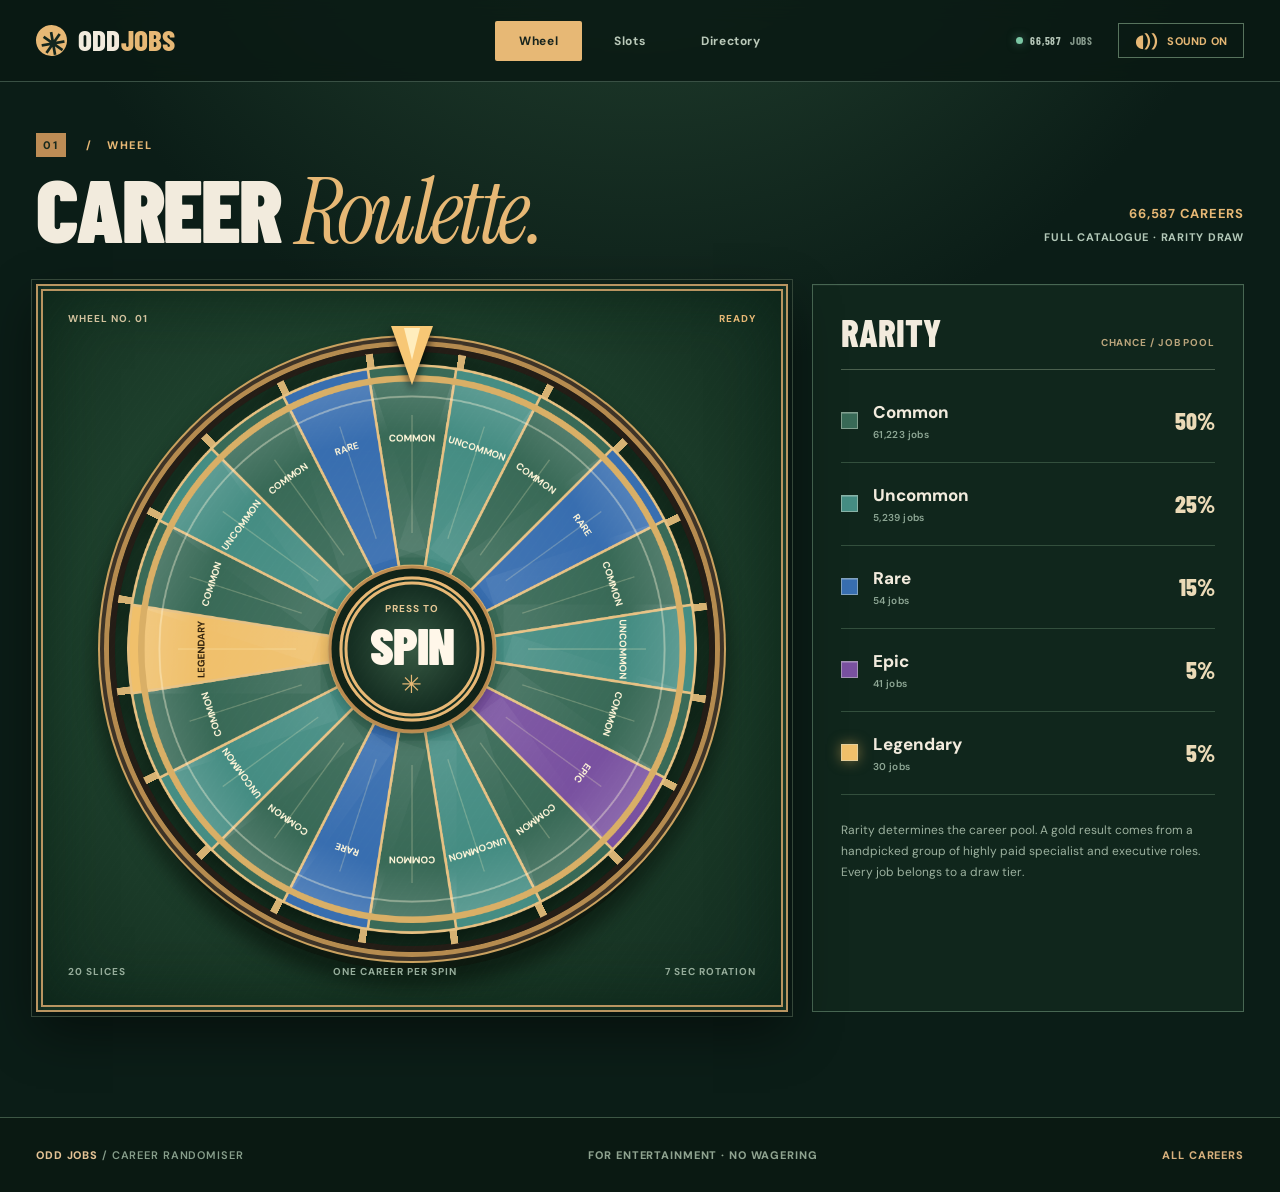
==== commit 17a13ab6: "Rebuild Odd Jobs with rarity career pools, audio and Australian profiles" ====
--- a/index.html
+++ b/index.html
@@ -1,107 +1,7 @@
-<!doctype html>
-<html lang="en">
-<head>
-  <meta charset="utf-8">
-  <meta name="viewport" content="width=device-width, initial-scale=1">
-  <meta name="theme-color" content="#0c1119">
-  <meta name="description" content="Spin a rarity wheel, play lucky-sevens slots, and explore 66,000+ careers with Australian pay data.">
-  <title>Odd Jobs — Career Roulette</title>
-  <link rel="preconnect" href="https://fonts.googleapis.com">
-  <link rel="preconnect" href="https://fonts.gstatic.com" crossorigin>
-  <link href="https://fonts.googleapis.com/css2?family=DM+Sans:wght@400;500;600;700&family=Space+Grotesk:wght@400;500;600;700;800&display=swap" rel="stylesheet">
-  <link rel="stylesheet" href="styles.css">
-</head>
-<body>
-  <header class="site-header">
-    <div class="wrap header-content">
-      <a class="brand" href="#top" aria-label="Odd Jobs home"><span class="brand-mark" aria-hidden="true">◈</span><span>ODD<span class="brand-accent">JOBS</span></span></a>
-      <nav class="primary-nav" aria-label="Main navigation"><a href="#roulette-section">Wheel</a><a href="#slots-section">Slots</a><a href="#directory-section">Directory</a></nav>
-      <div class="header-count"><span class="live-dot"></span><span id="total-header">LOADING JOBS</span></div>
-    </div>
-  </header>
-
-  <main id="top">
-    <section class="wrap roulette-section" id="roulette-section" aria-labelledby="roulette-heading">
-      <div class="section-heading">
-        <div><div class="section-index">01 <span>/ WHEEL</span></div><h1 id="roulette-heading">Career <span>roulette</span></h1></div>
-        <div class="heading-stat"><strong id="pool-count">—</strong><span>JOBS IN DRAW</span></div>
-      </div>
-      <div class="roulette-board">
-        <div class="wheel-zone">
-          <div class="wheel-shell" id="wheel-shell">
-            <div class="wheel-pointer" aria-hidden="true"></div>
-            <canvas id="wheel" width="900" height="900" aria-hidden="true"></canvas>
-            <button type="button" class="wheel-hub" id="spin" aria-label="Spin the rarity wheel" disabled><span class="hub-icon" aria-hidden="true">↻</span><span class="hub-label">SPIN</span><span class="hub-small">CLICK TO START</span></button>
-          </div>
-          <div class="wheel-help">CLICK THE CENTRE TO SPIN</div>
-        </div>
-        <aside class="wheel-panel" aria-label="Wheel settings and rarity probabilities">
-          <div class="panel-top"><span class="panel-title">RARITY</span><span class="panel-subtitle">20 SLICES</span></div>
-          <div class="rarity-legend">
-            <div class="rarity-row"><span class="rarity-dot common"></span><b>Common</b><span class="rarity-rate">50%</span></div>
-            <div class="rarity-row"><span class="rarity-dot uncommon"></span><b>Uncommon</b><span class="rarity-rate">25%</span></div>
-            <div class="rarity-row"><span class="rarity-dot rare"></span><b>Rare</b><span class="rarity-rate">15%</span></div>
-            <div class="rarity-row"><span class="rarity-dot epic"></span><b>Epic</b><span class="rarity-rate">5%</span></div>
-            <div class="rarity-row"><span class="rarity-dot legendary"></span><b>Legendary</b><span class="rarity-rate">5%</span></div>
-          </div>
-          <div class="panel-separator"></div>
-          <label class="control-label" for="category">JOB POOL</label>
-          <select id="category" aria-label="Choose a career industry"></select>
-          <p class="panel-note">Every eligible job is equally likely. Rarity colours are awarded independently of the job.</p>
-          <label class="sound-toggle" for="sound"><span>Sound effects</span><input type="checkbox" id="sound"><span class="switch-track" aria-hidden="true"></span></label>
-        </aside>
-      </div>
-    </section>
-
-    <section class="wrap result-zone" aria-label="Wheel result" aria-live="polite">
-      <div class="result-empty" id="wheel-empty"><div class="empty-symbol" aria-hidden="true">◎</div><span>No result yet</span><span class="empty-instruction">Spin the wheel to draw a job.</span></div>
-      <article class="result" id="wheel-result" hidden>
-        <div class="result-ribbon"><span>WHEEL RESULT</span><span id="draw-number">DRAW #001</span></div>
-        <div class="result-main"><div class="result-copy">
-          <div class="result-meta"><span id="result-category" class="pill"></span><span id="result-rarity" class="rarity-tag"></span></div>
-          <h2 id="result-title"></h2>
-          <p id="wheel-description"></p>
-          <div class="result-pay"><span>AUSTRALIAN PAY</span><strong id="wheel-pay">—</strong><small id="wheel-pay-note"></small></div>
-        </div></div>
-        <div class="result-actions"><button id="spin-again">↻ &nbsp; Spin again</button><button id="save-wheel">♡ &nbsp; Save</button><button id="copy-wheel">↗ &nbsp; Share</button><button id="wheel-details">ⓘ &nbsp; Full job details</button></div>
-      </article>
-    </section>
-
-    <section class="wrap slots-section" id="slots-section" aria-labelledby="slots-heading">
-      <div class="section-heading">
-        <div><div class="section-index">02 <span>/ SLOTS</span></div><h2 id="slots-heading">Lucky <span>sevens</span></h2></div>
-        <div class="heading-meta"><span>777 = JACKPOT</span><small>1 IN 1,000</small></div>
-      </div>
-      <div class="slot-machine" id="slot-machine">
-        <div class="slot-top"><div class="marquee-lights" aria-hidden="true"></div><div class="slot-brand"><span>◈</span> THE 777 MACHINE <span>◈</span></div><div class="marquee-lights" aria-hidden="true"></div></div>
-        <div class="slot-middle">
-          <div class="reels" aria-label="Three numbered slot reels">
-            <div class="reel"><span class="reel-label">I</span><div class="digit" id="digit-1">7</div></div>
-            <div class="reel"><span class="reel-label">II</span><div class="digit" id="digit-2">7</div></div>
-            <div class="reel"><span class="reel-label">III</span><div class="digit" id="digit-3">7</div></div>
-          </div>
-          <div class="slot-status" id="slot-status" role="status">READY</div>
-          <button id="slots-spin" class="slot-button" type="button"><span>SPIN THE REELS</span><span aria-hidden="true">↗</span></button>
-          <div class="slot-odds">777 · High-flyers &nbsp;&nbsp;|&nbsp;&nbsp; 000 · Tough jobs &nbsp;&nbsp;|&nbsp;&nbsp; Other results · Mixed careers</div>
-        </div>
-      </div>
-      <article class="slot-result" id="slot-result" hidden aria-live="polite"><div class="slot-result-head"><span id="slot-tier"></span></div><div class="slot-result-content"><h3 id="slot-job"></h3><p id="slot-desc"></p><p id="slot-job-description" class="slot-job-description"></p><div class="result-pay"><span>AUSTRALIAN PAY</span><strong id="slot-pay">—</strong><small id="slot-pay-note"></small></div></div><div class="result-actions"><button id="slot-copy">↗ &nbsp; Share</button><button id="slot-save">♡ &nbsp; Save</button><button id="slot-details">ⓘ &nbsp; Full job details</button></div></article>
-    </section>
-
-    <section class="wrap directory" id="directory-section" aria-labelledby="directory-heading">
-      <div class="section-heading directory-heading"><div><div class="section-index">03 <span>/ BROWSE</span></div><h2 id="directory-heading">Directory</h2></div><div class="heading-stat"><strong id="total-stat">—</strong><span>JOB TITLES</span></div></div>
-      <div class="filters"><label class="search-box"><span aria-hidden="true">⌕</span><input type="search" id="search" placeholder="Search careers…" aria-label="Search job titles"><kbd>/</kbd></label><select id="browse-category" aria-label="Filter directory by industry"></select></div>
-      <div class="directory-sub"><span id="match-count">Loading directory…</span><button id="saved-filter" type="button">♡ &nbsp; Saved <span id="save-count">0</span></button></div>
-      <div class="job-grid" id="job-grid"></div>
-      <div class="pages"><button id="prev-page">← Previous</button><span id="page-number">PAGE 1</span><button id="next-page">Next →</button></div>
-    </section>
-
-    <section class="wrap sources-section" aria-label="Sources and methodology"><details><summary>Data sources &amp; pay methodology <span aria-hidden="true">+</span></summary><div class="sources-content"><p>Job titles: <a href="https://huggingface.co/datasets/gpriday/job-titles" target="_blank" rel="noopener noreferrer">gpriday/job-titles (CC BY 4.0)</a>, <a href="https://esco.ec.europa.eu/en" target="_blank" rel="noopener noreferrer">ESCO</a>, Jobs and Skills Australia, and curated unusual roles. The catalogue is extensive but not literally every possible job.</p><p>Descriptions and salaries: <a href="https://www.jobsandskills.gov.au/data/occupation-and-industry-profiles" target="_blank" rel="noopener noreferrer">Jobs and Skills Australia</a> (ANZSCO February 2026 release; ABS May 2025 earnings). Pay is an annualised median for matching occupation groups of full-time non-managerial adult-rate employees, not a guaranteed salary. Missing figures are not estimated. Title-based descriptions are labelled in the full profile. Rarity colours are independent of the job; jackpot tiers are entertainment groupings.</p></div></details></section>
-  </main>
-  <footer class="wrap footer"><span>ODD JOBS</span><span>RANDOM CAREERS · NO BETS OR PRIZES</span><a href="#top">BACK TO TOP ↑</a></footer>
-
-  <dialog id="job-dialog" class="job-dialog" aria-labelledby="dialog-job-title"><div class="dialog-header"><span>JOB DETAILS</span><button id="close-dialog" aria-label="Close career profile">✕</button></div><div class="dialog-body"><span id="dialog-category" class="eyebrow"></span><h2 id="dialog-job-title"></h2><div class="dialog-section"><h3>DESCRIPTION</h3><p id="dialog-job-description"></p><small id="dialog-description-note"></small></div><div class="dialog-section salary-detail"><h3>AUSTRALIAN PAY</h3><strong id="dialog-salary"></strong><p id="dialog-salary-note"></p><a id="dialog-source" href="https://www.jobsandskills.gov.au/data/occupation-and-industry-profiles" target="_blank" rel="noopener noreferrer">View Australian pay source ↗</a></div><p class="dialog-fineprint">Australian pay figures are group medians, not individual salary estimates. Actual pay varies by location, experience and working arrangements.</p></div></dialog>
-  <div class="toast" id="toast" role="status"></div>
-  <script src="app.js" defer></script>
-</body>
-</html>
+<!doctype html><html lang="en"><head><meta charset="utf-8"><meta name="viewport" content="width=device-width,initial-scale=1"><meta name="theme-color" content="#0b1d17"><meta name="description" content="Spin a career roulette wheel, play 777 slots and explore over 66,000 careers with Australian salary estimates."><title>Wheel — Odd Jobs</title><link rel="preconnect" href="https://fonts.googleapis.com"><link rel="preconnect" href="https://fonts.gstatic.com" crossorigin><link href="https://fonts.googleapis.com/css2?family=Barlow+Condensed:wght@500;600;700;800;900&family=DM+Sans:wght@400;500;600;700;800&family=Instrument+Serif:ital@0;1&display=swap" rel="stylesheet"><link rel="stylesheet" href="./styles.css"></head><body>
+<header class="site-header"><div class="page-width header-inner"><a class="brand" href="./index.html" aria-label="Odd Jobs, home"><span class="brand-symbol" aria-hidden="true">✳</span><span>ODD<span>JOBS</span></span></a><nav class="main-nav" aria-label="Main navigation"><a data-nav="index.html" href="./index.html">Wheel</a><a data-nav="slots.html" href="./slots.html">Slots</a><a data-nav="directory.html" href="./directory.html">Directory</a></nav><div class="header-meta"><span class="online-dot" aria-hidden="true"></span><span data-job-count>—</span><span class="header-unit">JOBS</span><button type="button" id="sound-toggle" class="sound-button" aria-pressed="true"><span class="sound-icon" aria-hidden="true">◖))</span><span data-sound-label>SOUND ON</span></button></div></div></header>
+<main class="page-width" id="main"><div class="page-head"><div><div class="kicker"><span>01</span> &nbsp; / &nbsp; WHEEL</div><h1>Career <em>Roulette.</em></h1></div><p class="head-note"><span id="wheel-pool">LOADING CAREERS</span><br>FULL CATALOGUE · RARITY DRAW</p></div>
+<div class="wheel-layout"><section class="wheel-table" aria-label="Career rarity roulette"><div class="wheel-ledger"><span>WHEEL NO. 01</span><span id="wheel-status">LOADING</span></div><div class="wheel-rig"><div class="wheel-pointer" aria-hidden="true"></div><canvas id="wheel-canvas" width="900" height="900" role="img" aria-label="A circular wheel with common green, uncommon teal, rare blue, epic purple and legendary gold wedges"></canvas><button type="button" class="spin-core" id="spin-core" disabled><small>PRESS TO</small><strong class="spin-word">SPIN</strong><span>✳</span></button></div><div class="wheel-bottom"><span>20 SLICES</span><span>ONE CAREER PER SPIN</span><span>7 SEC ROTATION</span></div></section>
+<aside class="wheel-odds"><div class="panel-heading"><span>Rarity</span><small>CHANCE / JOB POOL</small></div><div class="tier-list"><div class="tier-row"><i class="tile-dot common"></i><div><b>Common</b><small id="count-common">STANDARD CAREERS</small></div><strong>50%</strong></div><div class="tier-row"><i class="tile-dot uncommon"></i><div><b>Uncommon</b><small id="count-uncommon">SPECIALIST CAREERS</small></div><strong>25%</strong></div><div class="tier-row"><i class="tile-dot rare"></i><div><b>Rare</b><small id="count-rare">SKILLED CAREERS</small></div><strong>15%</strong></div><div class="tier-row"><i class="tile-dot epic"></i><div><b>Epic</b><small id="count-epic">EXCEPTIONAL CAREERS</small></div><strong>5%</strong></div><div class="tier-row"><i class="tile-dot legendary"></i><div><b>Legendary</b><small id="count-legendary">HIGH-PAYING CAREERS</small></div><strong>5%</strong></div></div><div class="panel-foot">Rarity determines the career pool. A gold result comes from a handpicked group of highly paid specialist and executive roles. Every job belongs to a draw tier.</div></aside></div>
+<div class="draw-result" id="wheel-result" data-tier="common" hidden aria-live="polite"><div class="draw-strip"><span>WHEEL RESULT <b id="result-tier" data-tier="common">COMMON</b></span><span id="result-category">—</span></div><div class="draw-content"><div class="draw-copy"><h2 id="result-job">—</h2><p id="result-description"></p></div><div class="draw-salary"><small>AUSTRALIAN ANNUAL PAY</small><strong id="result-pay"></strong><span id="result-pay-note"></span></div></div><div class="draw-actions"><a class="button-red" id="result-link" href="./directory.html">VIEW CAREER <span>↗</span></a><button class="button-quiet" id="save-wheel">♡ Save</button><button class="button-quiet" id="replay-wheel">↻ Spin again</button></div></div>
+</main><footer class="site-footer"><div class="page-width footer-inner"><span>ODD JOBS <b> / CAREER RANDOMISER</b></span><span>FOR ENTERTAINMENT · NO WAGERING</span><a href="./directory.html">ALL CAREERS</a></div></footer><script type="module" src="./js/site.js"></script><script type="module" src="./js/wheel.js"></script></body></html>
--- a/styles.css
+++ b/styles.css
@@ -1,16 +1,15 @@
-:root{color-scheme:dark;--bg:#0b1018;--panel:#141b26;--panel2:#101721;--line:#293545;--line-hi:#415167;--text:#f2f1eb;--muted:#9ba8b9;--gold:#f0c477;--red:#e24e45;--common:#3d866c;--uncommon:#3eaaa4;--rare:#3278d8;--epic:#9253db;--legendary:#f3c655}
-*{box-sizing:border-box}html{scroll-behavior:smooth;scroll-padding-top:24px}body{margin:0;min-height:100vh;color:var(--text);background:radial-gradient(ellipse 70% 24% at 50% 14%,#1a2635 0,transparent 90%),var(--bg);font-family:'DM Sans',sans-serif;-webkit-font-smoothing:antialiased}button,input,select{font:inherit}button{cursor:pointer}button:disabled{cursor:wait}a{color:inherit}[hidden]{display:none!important}button:focus-visible,a:focus-visible,input:focus-visible,select:focus-visible,summary:focus-visible{outline:3px solid var(--gold);outline-offset:4px}.wrap{width:min(1240px,calc(100% - 64px));margin-inline:auto}
-.site-header{border-bottom:1px solid var(--line);background:#0c1118b8;backdrop-filter:blur(16px)}.header-content{height:75px;display:flex;align-items:center;justify-content:space-between;gap:22px}.brand{display:flex;align-items:center;gap:11px;text-decoration:none;font:800 22px 'Space Grotesk',sans-serif;letter-spacing:-.07em;white-space:nowrap}.brand-mark{width:33px;height:33px;display:grid;place-items:center;background:var(--gold);color:#151a20;font-size:25px;border-radius:8px}.brand-accent{color:var(--gold)}.primary-nav{display:flex;gap:30px}.primary-nav a{text-decoration:none;color:#c0c8d0;font-size:13px;font-weight:700;padding:12px 0;transition:color .2s}.primary-nav a:hover{color:var(--gold)}.header-count{display:flex;align-items:center;gap:9px;font:700 11px 'Space Grotesk';color:#aab8c4;letter-spacing:.04em;white-space:nowrap}.live-dot{width:7px;height:7px;border-radius:50%;background:#65cead;box-shadow:0 0 13px #65cead8c}
-.section-heading{display:flex;align-items:flex-end;justify-content:space-between;gap:20px;padding:0 1px;margin-bottom:23px}.section-index{font:800 11px 'Space Grotesk',sans-serif;letter-spacing:.16em;color:var(--gold);margin-bottom:13px}.section-index span{color:#9aa8b7}.section-heading h1,.section-heading h2{font:800 clamp(37px,5.4vw,69px)/1.02 'Space Grotesk',sans-serif;letter-spacing:-.078em;margin:0}.section-heading h1 span,.section-heading h2 span{color:var(--gold)}.heading-stat{display:flex;flex-direction:column;align-items:flex-end;gap:3px}.heading-stat strong{font:800 clamp(22px,2.5vw,32px) 'Space Grotesk';letter-spacing:-.055em;color:#f4d09a}.heading-stat>span{font:800 10px 'Space Grotesk';letter-spacing:.1em;color:#8493a4}.roulette-section{padding-top:44px}.roulette-board{display:grid;grid-template-columns:minmax(0,1.38fr) minmax(290px,.82fr);gap:30px;align-items:center;background:linear-gradient(125deg,#162231,#101923 65%,#0c141d);border:1px solid #354252;border-radius:24px;box-shadow:0 16px 72px #0005,inset 0 1px #ffffff08;padding:45px 38px 35px}
-.wheel-zone{min-width:0;text-align:center;display:flex;flex-direction:column;align-items:center}.wheel-shell{width:min(100%,564px);max-width:564px;aspect-ratio:1;position:relative;display:grid;place-items:center;margin:0 auto 26px;border-radius:50%;box-shadow:0 0 0 5px #a87f45,0 0 0 14px #231e22,0 0 0 18px #c89d55,0 25px 20px 11px #0007,0 38px 56px 10px #0006;isolation:isolate}.wheel-shell:before{content:'';position:absolute;inset:-12px;border-radius:50%;background:repeating-conic-gradient(#edd39b 0deg 2deg,transparent 2deg 18deg);opacity:.85;z-index:-1}.wheel-shell canvas{width:100%;height:100%;border-radius:50%;display:block;transition:transform 6s cubic-bezier(.07,.69,.1,1);will-change:transform;filter:drop-shadow(0 1px 2px #0004)}.wheel-pointer{position:absolute;z-index:10;top:-25px;left:50%;transform:translateX(-50%);width:0;height:0;border-left:19px solid transparent;border-right:19px solid transparent;border-top:51px solid #ffdb8c;filter:drop-shadow(0 5px 4px #0008)}.wheel-pointer:after{content:'';position:absolute;top:-51px;left:-6px;border-left:6px solid transparent;border-right:6px solid transparent;border-top:24px solid #fff3cb}
-.wheel-hub{position:absolute;z-index:4;left:50%;top:50%;transform:translate(-50%,-50%);width:27%;aspect-ratio:1;border:7px double #d6ad6c;border-radius:50%;background:radial-gradient(circle at 35% 25%,#2a4150 0,#15212b 58%,#0a141d 100%);box-shadow:0 0 0 8px #101924,0 0 0 11px #b99762,0 9px 26px #0008;display:flex;flex-direction:column;align-items:center;justify-content:center;color:#fef7e9;transition:background .2s,filter .2s}.wheel-hub:hover:not(:disabled){background:radial-gradient(circle at 40% 20%,#4d6a71 0,#1c2c38 60%,#0d1723);filter:brightness(1.15)}.wheel-hub:active:not(:disabled){filter:brightness(1.35)}.wheel-hub:disabled{opacity:.87}.wheel-hub:focus-visible{outline:3px solid white;outline-offset:10px}.hub-icon{font:700 clamp(23px,3.2vw,40px) 'Space Grotesk';color:var(--gold);line-height:1}.hub-label{font:800 clamp(16px,2.3vw,25px) 'Space Grotesk';letter-spacing:.01em}.hub-small{color:#9dafbd;font:800 clamp(6px,.75vw,9px) 'Space Grotesk';letter-spacing:.09em;margin-top:4px}.wheel-help{font:700 10px 'Space Grotesk';letter-spacing:.15em;color:#8b9bab;margin-top:19px}
-.wheel-panel{background:#0e1722;border:1px solid #304357;border-radius:17px;padding:26px 25px 21px}.panel-top{display:flex;align-items:center;justify-content:space-between;gap:8px;margin-bottom:17px}.panel-title{font:800 15px 'Space Grotesk';letter-spacing:.08em}.panel-subtitle{font:700 10px 'Space Grotesk';color:#8292a4}.rarity-legend{display:flex;flex-direction:column;gap:6px}.rarity-row{display:flex;align-items:center;gap:12px;padding:8px 8px;border-radius:8px;font-size:13px}.rarity-row:hover{background:#1b2a39}.rarity-row b{font-weight:700}.rarity-dot{flex:0 0 15px;width:15px;height:15px;border-radius:4px;display:inline-block;border:1px solid #ffffff3b;box-shadow:0 2px 10px #0006}.rarity-dot.common{background:var(--common)}.rarity-dot.uncommon{background:var(--uncommon)}.rarity-dot.rare{background:var(--rare)}.rarity-dot.epic{background:var(--epic)}.rarity-dot.legendary{background:var(--legendary);box-shadow:0 0 13px #f3c65570}.rarity-rate{color:#c0c5d0;margin-left:auto;font:800 12px 'Space Grotesk'}.panel-separator{height:1px;background:#2d3f50;margin:25px 0 24px}.control-label{display:block;font:800 11px 'Space Grotesk';letter-spacing:.1em;margin-bottom:11px;color:#bec9d7}select{appearance:none;width:100%;height:51px;background:#1b2b3a;color:var(--text);border:1px solid #405367;border-radius:9px;padding:0 15px;font-size:13px;cursor:pointer}select:disabled{opacity:.55;cursor:default}.panel-note{font-size:12px;line-height:1.7;color:#8798a9;margin:16px 0 22px}.sound-toggle{display:flex;justify-content:space-between;align-items:center;gap:10px;border-top:1px solid #2c3d4b;padding-top:18px;font-weight:700;font-size:13px;cursor:pointer}.sound-toggle input{position:absolute;opacity:0}.switch-track{width:43px;height:24px;border-radius:100px;background:#4c5764;position:relative;transition:background .2s}.switch-track:after{content:'';position:absolute;width:17px;height:17px;top:3.5px;left:4px;border-radius:50%;background:white;transition:transform .2s}.sound-toggle input:checked+.switch-track{background:#b58b49}.sound-toggle input:checked+.switch-track:after{transform:translateX(18px)}.sound-toggle input:focus-visible+.switch-track{outline:3px solid var(--gold);outline-offset:3px}
-.result-zone{margin-top:20px}.result-empty{min-height:92px;display:flex;gap:17px;align-items:center;padding:22px 25px;background:#111923;border:1px dashed #40536a;border-radius:14px;color:#e0e5ea;font:700 14px 'Space Grotesk'}.empty-symbol{font-size:29px;color:var(--gold)}.empty-instruction{margin-left:auto;font:500 13px 'DM Sans';color:#97a5b5}.result,.slot-result{background:#e8dcc4;color:#19272c;border-radius:17px;overflow:hidden;animation:reveal-up .42s ease both;box-shadow:0 14px 38px #0003}@keyframes reveal-up{from{opacity:.2;transform:translateY(13px)}to{opacity:1;transform:translateY(0)}}.result-ribbon{display:flex;justify-content:space-between;gap:15px;background:#d1a968;color:#2e2d2b;padding:13px 28px;font:800 10px 'Space Grotesk';letter-spacing:.13em}.result-main{padding:25px 31px 17px}.result-copy{max-width:850px}.result-meta{display:flex;flex-wrap:wrap;gap:8px;align-items:center}.pill{border:1px solid #a59682;color:#414c4d;border-radius:6px;font:800 10px 'Space Grotesk';padding:7px 11px}.rarity-tag{border:1px solid currentColor;border-radius:6px;padding:7px 11px;font:800 10px 'Space Grotesk';letter-spacing:.06em}.rarity-tag.common{color:#235e4b}.rarity-tag.uncommon{color:#15777a}.rarity-tag.rare{color:#195ac5}.rarity-tag.epic{color:#7543aa}.rarity-tag.legendary{color:#714700;background:#f6cf69;box-shadow:0 0 14px #e6b94a66}.result h2,.slot-result h3{font:800 clamp(27px,3.7vw,49px)/1.09 'Space Grotesk';letter-spacing:-.055em;margin:16px 0;overflow-wrap:anywhere}.result p,.slot-result p{font-size:14px;line-height:1.75;color:#4a5557;max-width:800px}.result-pay{border-top:1px solid #bcb09d;margin-top:22px;padding-top:14px;display:flex;flex-direction:column;gap:5px}.result-pay>span{color:#826549;font:800 10px 'Space Grotesk';letter-spacing:.12em}.result-pay strong{font:800 clamp(22px,2.6vw,31px) 'Space Grotesk';letter-spacing:-.04em}.result-pay small{max-width:700px;color:#64706d;font-size:11px;line-height:1.6}.result-actions{display:flex;flex-wrap:wrap;gap:0;border-top:1px solid #c3b7a5;padding:0 23px}.result-actions button{border:0;border-right:1px solid #c7bba9;background:transparent;padding:17px 18px;font-weight:700;font-size:12px;color:#354947}.result-actions button:hover{background:#d8c5a9}
-.slots-section{padding-top:88px}.heading-meta{display:flex;flex-direction:column;align-items:flex-end;gap:5px}.heading-meta span{font:800 14px 'Space Grotesk';letter-spacing:.03em;color:#f0c477}.heading-meta small{font:700 10px 'Space Grotesk';color:#92a0af;letter-spacing:.1em}.slot-machine{position:relative;border:2px solid #b68b51;border-radius:21px;overflow:hidden;background:#100e15;box-shadow:0 0 0 6px #211a23,0 0 0 8px #6b563e,0 25px 70px #0009}.slot-top{display:flex;align-items:center;justify-content:space-between;gap:10px;background:linear-gradient(110deg,#6a272a,#a93230,#4e1e27);padding:20px 27px;border-bottom:4px solid #ad814a}.slot-brand{color:#fbe1a3;font:800 clamp(15px,2vw,22px) 'Space Grotesk';letter-spacing:.15em;white-space:nowrap;text-shadow:0 2px 5px #0009}.slot-brand span{margin-inline:18px}.marquee-lights{height:11px;max-width:210px;flex:1;background:radial-gradient(circle,#ffda93 0 3px,transparent 4px) center/22px 11px repeat-x;filter:drop-shadow(0 0 4px #f2c16c)}.slot-middle{padding:40px clamp(20px,6vw,80px) 29px;text-align:center;background:radial-gradient(ellipse at 50% 0,#4a2830 0,#211b24 60%,#16131c 100%)}.reels{max-width:630px;margin:auto;display:grid;grid-template-columns:repeat(3,minmax(0,1fr));gap:15px}.reel{background:#06070a;border:3px solid #b7915c;border-radius:10px;padding:7px;box-shadow:0 3px 15px #000c,inset 0 0 0 3px #322725}.reel-label{display:block;color:#c5a27d;font:700 11px 'Space Grotesk';letter-spacing:.15em;margin:8px 0 10px}.digit{display:grid;place-items:center;background:linear-gradient(180deg,#ddd4c9 0%,#fffaf0 22%,#fff0d4 48%,#c5bfb7 50%,#eee6d9 53%,#b4aaa3 100%);border-radius:4px;box-shadow:inset 0 4px 13px #0004,inset 0 -4px 16px #0003;height:155px;color:#a52d2f;font:800 clamp(81px,10vw,138px)/1 'Space Grotesk';text-shadow:0 2px 1px #fff6}.digit.rolling{filter:blur(2.4px)}.slot-status{color:#e8bd79;font:800 12px 'Space Grotesk';letter-spacing:.16em;margin:26px auto 14px;min-height:17px}.slot-button{display:flex;justify-content:space-between;align-items:center;max-width:560px;width:100%;height:65px;margin:0 auto;color:white;background:linear-gradient(#ef6555,#c63f39);border:1px solid #f19a80;border-radius:10px;padding:0 23px;font:800 17px 'Space Grotesk';letter-spacing:.055em;box-shadow:0 5px 0 #711d2a,0 10px 22px #0006;transition:transform .15s,filter .15s}.slot-button:hover:not(:disabled){filter:brightness(1.12)}.slot-button:active:not(:disabled){transform:translateY(4px);box-shadow:0 1px 0 #711d2a}.slot-button:disabled{opacity:.65}.slot-button span:last-child{font-size:27px}.slot-odds{color:#9e90a1;font:700 10px 'Space Grotesk';margin-top:22px;line-height:1.7}.slot-machine.jackpot{border-color:#ffe799;box-shadow:0 0 0 5px #382d19,0 0 0 7px #c99d4f,0 0 65px #f0b63e88}.slot-machine.jackpot .slot-brand,.slot-machine.jackpot .slot-status{color:#ffedab;animation:jackpot-glow .6s alternate infinite}.slot-machine.jackpot .reel{border-color:#fff2b5;box-shadow:0 0 22px #ffd55b88}.slot-machine.triple .reel{border-color:#c08bff;box-shadow:0 0 18px #894ad788}.slot-machine.pair .reel{border-color:#8dd4f3}.slot-machine.tough .slot-status{color:#e9948b}@keyframes jackpot-glow{to{text-shadow:0 0 25px #ffe19b,0 0 5px white}}.slot-particle{position:absolute;left:50%;top:28%;width:9px;height:14px;background:var(--particle);z-index:10;pointer-events:none;animation:particle-burst 1.75s ease-out forwards;transform:translate(-50%,-50%)}@keyframes particle-burst{0%{opacity:1;transform:translate(-50%,-50%) scale(.5) rotate(0)}100%{opacity:0;transform:translate(calc(-50% + var(--dx)),calc(-50% + var(--dy))) scale(.8) rotate(var(--rot))}}.slot-result{margin-top:19px}.slot-result-head{background:#d1a968;padding:13px 29px;color:#453328;font:800 11px 'Space Grotesk';letter-spacing:.11em}.slot-result-content{padding:23px 30px 25px}.slot-result p{margin:10px 0}.slot-result .slot-job-description{border-top:1px dashed #c4b5a1;padding-top:18px;margin-top:19px}.slot-result .result-pay{padding-bottom:5px}
-.directory{padding-top:98px}.filters{display:grid;grid-template-columns:1fr 265px;gap:15px;margin-top:28px}.search-box{display:flex;gap:12px;align-items:center;padding:0 15px;background:#141e2b;border:1px solid #36475a;border-radius:10px}.search-box>span{font-size:26px;color:var(--gold)}.search-box input{background:transparent;color:var(--text);border:none;outline:none;height:53px;min-width:0;flex:1;font-size:14px}.search-box:focus-within{outline:2px solid #d4a85a}.search-box kbd{font:700 11px 'Space Grotesk';color:#94a5b4;border:1px solid #4c5e72;border-radius:4px;padding:4px 8px}.directory-sub{display:flex;justify-content:space-between;align-items:center;gap:15px;border-bottom:1px solid #344253;padding:25px 0 14px;font:700 11px 'Space Grotesk';color:#9ba9b8;letter-spacing:.05em}.directory-sub button{border:0;background:transparent;color:#e6e8e8;font-weight:700;font-size:12px}.directory-sub button span{margin-left:5px;color:#e5be7c}.directory-sub button.chosen{color:#f5c472}.job-grid{display:grid;grid-template-columns:repeat(3,minmax(0,1fr));gap:13px;margin-top:16px}.job-card{background:#131d29;border:1px solid #2f4052;border-radius:12px;padding:17px;min-height:147px;display:flex;flex-direction:column;justify-content:space-between;transition:transform .2s,border-color .2s}.job-card:hover{border-color:#b89663;transform:translateY(-2px)}.job-card-top,.job-card-bottom{display:flex;align-items:center;justify-content:space-between;gap:8px}.job-card-top span{font:800 10px 'Space Grotesk';letter-spacing:.04em;color:#b6a588;line-height:1.35}.job-card button{border:0;background:transparent;color:#c9c9cd}.job-card .job-card-top button{font-size:23px;line-height:1}.job-card button.saved{color:#f57d78}.job-card h3{font:700 18px/1.3 'Space Grotesk';letter-spacing:-.035em;overflow-wrap:anywhere;margin:10px 0 16px}.job-card-bottom{font-size:10px;color:#8795a6}.job-card-bottom button{font-size:11px;font-weight:800;color:#d7b47d}.job-card-bottom button:hover{text-decoration:underline}.pages{display:flex;align-items:center;justify-content:center;gap:24px;margin:27px 0}.pages button{background:#172331;border:1px solid #41516a;border-radius:8px;padding:11px 16px;color:var(--text);font:700 12px 'Space Grotesk'}.pages button:disabled{opacity:.35;cursor:default}.pages span{font:700 11px 'Space Grotesk';color:#b2bbc8}
-.sources-section{margin-top:50px;border-top:1px solid var(--line)}.sources-section details{padding:23px 0 24px}.sources-section summary{display:flex;justify-content:space-between;align-items:center;cursor:pointer;list-style:none;color:#b2c1ce;font:700 13px 'Space Grotesk'}.sources-section summary::-webkit-details-marker{display:none}.sources-section summary span{font-size:19px;color:var(--gold)}.sources-section details[open] summary span{transform:rotate(45deg)}.sources-content{max-width:900px;padding:6px 0 0;color:#a6b5c3;font-size:13px;line-height:1.8}.sources-content a{color:var(--gold)}.footer{border-top:1px solid var(--line);padding:23px 0 28px;display:flex;align-items:center;justify-content:space-between;gap:16px;font:700 11px 'Space Grotesk';letter-spacing:.06em;color:#8694a6}.footer span:first-child{color:#e3e8ea}.footer a{color:#c6ab80;text-decoration:none}.footer a:hover{color:var(--gold)}
-.job-dialog{background:#e8dcc4;color:#1d2d33;border:2px solid #ba9b73;max-width:730px;width:calc(100% - 32px);max-height:calc(100dvh - 40px);padding:0;overflow:auto;border-radius:14px;box-shadow:0 36px 120px #000c}.job-dialog::backdrop{background:#05080dd9;backdrop-filter:blur(5px)}.dialog-header{display:flex;justify-content:space-between;align-items:center;background:#1c2b35;color:#e9c17d;padding:13px 23px;font:800 12px 'Space Grotesk';letter-spacing:.09em}.dialog-header button{background:transparent;border:1px solid #6d7d82;color:#f1d1a4;width:37px;height:37px;border-radius:7px;font-size:20px}.dialog-body{padding:30px clamp(20px,5vw,44px)}.eyebrow{font:800 11px 'Space Grotesk';color:#8c6440;letter-spacing:.1em}.dialog-body h2{font:800 clamp(28px,5vw,52px)/1.06 'Space Grotesk';letter-spacing:-.06em;overflow-wrap:anywhere;margin:14px 0 26px}.dialog-section{border-top:1px solid #beae95;padding:22px 0}.dialog-section h3{font:800 11px 'Space Grotesk';letter-spacing:.1em;color:#866342;margin:0 0 10px}.dialog-section p{font-size:14px;line-height:1.7;color:#49585a;margin:10px 0}.dialog-section small{font-size:11px;color:#687473;line-height:1.6}.salary-detail strong{font:800 clamp(24px,4vw,38px) 'Space Grotesk';letter-spacing:-.04em}.salary-detail a{color:#83552f;font:700 12px 'Space Grotesk'}.dialog-fineprint{margin:4px 0 0;border-top:1px dashed #c6b49b;padding-top:17px;font-size:11px;line-height:1.6;color:#66706e}.toast{position:fixed;right:21px;bottom:20px;opacity:0;transform:translateY(12px);background:#f0c477;color:#16202a;padding:14px 19px;border-radius:9px;font-weight:800;font-size:12px;box-shadow:0 14px 30px #0008;z-index:30;pointer-events:none;transition:opacity .2s,transform .2s}.toast.show{opacity:1;transform:translateY(0)}
-@media(max-width:1000px){.roulette-board{grid-template-columns:1fr;gap:42px}.wheel-panel{max-width:580px;width:100%;margin:auto}.wheel-shell{max-width:555px}.roulette-board{padding:46px 32px 30px}.wheel-hub .hub-label{font-size:24px}.wheel-hub .hub-icon{font-size:36px}.slot-brand span{margin:0 6px}.job-grid{grid-template-columns:repeat(2,minmax(0,1fr))}}
-@media(max-width:650px){.wrap{width:calc(100% - 32px)}.header-content{height:67px;gap:12px}.brand{font-size:17px;gap:7px}.brand-mark{width:27px;height:27px;font-size:21px}.primary-nav{gap:13px}.primary-nav a{font-size:11px}.header-count{display:none}.roulette-section{padding-top:31px}.section-heading{margin-bottom:18px;align-items:flex-end}.section-heading h1,.section-heading h2{font-size:clamp(33px,9vw,48px)}.section-index{font-size:10px;margin-bottom:10px}.heading-stat strong{font-size:19px}.heading-stat>span{font-size:8px}.roulette-board{padding:36px 13px 24px;border-radius:15px}.wheel-shell{width:calc(100% - 29px);margin:0 auto 19px;box-shadow:0 0 0 4px #9c7948,0 0 0 10px #241f24,0 0 0 13px #d0a45f,0 19px 25px #0009}.wheel-pointer{top:-23px;border-left-width:15px;border-right-width:15px;border-top-width:42px}.wheel-pointer:after{top:-42px}.wheel-hub{width:30%;border-width:4px;box-shadow:0 0 0 4px #101924,0 0 0 7px #b99762,0 6px 20px #0008}.hub-icon{font-size:27px!important}.hub-label{font-size:17px!important}.hub-small{font-size:6px}.wheel-help{font-size:9px;margin-top:16px}.wheel-panel{padding:18px}.rarity-legend{gap:0}.rarity-row{padding:9px 7px}.result-empty{padding:17px;gap:10px;flex-wrap:wrap}.empty-instruction{margin-left:0;width:100%;font-size:12px}.result-main,.slot-result-content{padding:20px}.result-actions{padding:0 7px}.result-actions button{padding:15px 11px;font-size:11px}.slots-section{padding-top:70px}.heading-meta span{font-size:11px}.heading-meta small{font-size:9px}.slot-top{padding:14px 11px}.slot-brand{font-size:14px;letter-spacing:.05em}.slot-brand span{margin:0 4px}.marquee-lights{display:none}.slot-middle{padding:25px 12px}.reels{gap:6px}.reel{padding:4px;border-width:2px}.reel-label{font-size:9px;margin:7px 0}.digit{height:100px;font-size:72px}.slot-button{height:57px;font-size:14px}.slot-odds{font-size:9px}.directory{padding-top:72px}.filters{grid-template-columns:1fr;gap:12px}.job-grid{grid-template-columns:1fr 1fr;gap:10px}.job-card{min-height:142px;padding:12px}.job-card h3{font-size:15px}.job-card-top span{font-size:9px}.job-card-bottom button{font-size:10px}.footer span:nth-child(2){display:none}.job-dialog{max-height:calc(100dvh - 22px)}}
-@media(max-width:380px){.primary-nav{gap:8px}.brand{font-size:15px}.job-grid{grid-template-columns:1fr}.section-heading h1,.section-heading h2{font-size:33px}.heading-stat{display:none}}
+:root{color-scheme:dark;--ground:#0b1d17;--felt:#132c21;--felt-hi:#244937;--deep:#08150f;--gold:#e7b875;--brass:#ae8253;--cream:#f2ebdd;--ink:#15291f;--muted:#9fb2a2;--line:#355344;--wine:#b83c35;--common:#396a57;--uncommon:#458d83;--rare:#386eb0;--epic:#7951a0;--legendary:#f0c06b}*{box-sizing:border-box}html{scroll-behavior:smooth;scroll-padding-top:22px}body{margin:0;min-height:100vh;color:var(--cream);font-family:'DM Sans',sans-serif;background:radial-gradient(ellipse 60% 70% at 50% -30%,#2e523b 0%,transparent 88%),var(--ground);-webkit-font-smoothing:antialiased}a{color:inherit;text-decoration:none}button,input,select{font:inherit}button{cursor:pointer}button:disabled{cursor:wait}[hidden]{display:none!important}button:focus-visible,a:focus-visible,input:focus-visible,select:focus-visible{outline:3px solid var(--gold);outline-offset:4px}.page-width{width:min(1260px,calc(100% - 72px));margin-inline:auto}.site-header{height:82px;background:#0a1913d9;border-bottom:1px solid #395044;backdrop-filter:blur(10px)}.header-inner{height:100%;display:grid;grid-template-columns:1fr auto 1fr;align-items:center;gap:20px}.brand{display:flex;align-items:center;gap:11px;font:800 29px/.9 'Barlow Condensed';letter-spacing:.008em;width:max-content}.brand>span:last-child span{color:var(--gold)}.brand-symbol{display:grid;place-items:center;color:#14261e;background:var(--gold);width:31px;height:31px;font:700 30px 'DM Sans';border-radius:50%;transform:rotate(-10deg)}.main-nav{height:100%;display:flex;align-items:center;gap:8px}.main-nav a{padding:12px 24px;font:700 12px 'DM Sans';color:#bac9b9;letter-spacing:.05em;transition:color .2s,background .2s}.main-nav a.active{color:#18241d;background:var(--gold);border-radius:2px}.main-nav a:not(.active):hover{color:var(--gold)}.header-meta{justify-self:end;display:flex;align-items:center;gap:7px;color:#b4c5b7;font:700 11px 'Barlow Condensed';letter-spacing:.07em;white-space:nowrap}.online-dot{width:7px;height:7px;background:#7bc7a4;border-radius:50%;box-shadow:0 0 10px #7bc7a481}.header-unit{margin-left:2px;color:#85998b}.sound-button{margin-left:18px;min-width:126px;height:35px;display:flex;justify-content:center;align-items:center;gap:9px;background:transparent;color:var(--gold);border:1px solid #57735d;font:700 11px 'DM Sans';letter-spacing:.02em}.sound-button:hover{background:#1f3829}.sound-button[aria-pressed=false]{color:#b0bdb0}.sound-icon{font:700 17px 'DM Sans'}
+.page-head{display:flex;justify-content:space-between;align-items:end;gap:24px;margin-top:56px;margin-bottom:30px}.kicker{font:800 11px 'DM Sans';letter-spacing:.16em;color:var(--gold);text-transform:uppercase}.kicker>span{background:#bd8c55;color:#18291d;padding:5px 7px;margin-right:6px}.page-head h1{margin:15px 0 0;font:900 clamp(52px,7vw,96px)/.9 'Barlow Condensed',sans-serif;letter-spacing:-.025em;text-transform:uppercase}.page-head h1 em{font-family:'Instrument Serif',serif;font-weight:400;text-transform:none;color:var(--gold);font-style:italic;letter-spacing:-.04em}.head-note{text-align:right;margin:0 0 6px;font:700 11px/1.9 'DM Sans';letter-spacing:.07em;color:#b3c8b8}.head-note span{color:var(--gold);font-size:13px}
+.wheel-layout,.slots-layout{display:grid;grid-template-columns:minmax(0,1.27fr) minmax(320px,.73fr);gap:24px;align-items:stretch}.wheel-table{position:relative;min-width:0;border:7px double #b99561;outline:1px solid #354739;outline-offset:4px;background:radial-gradient(ellipse at 44% 46%,#2a5339 0%,#214631 37%,#183625 72%,#122b20 100%);padding:21px 25px 27px;box-shadow:0 20px 50px #0007,inset 0 0 65px #071e1299;overflow:visible}.wheel-table:after{content:'';position:absolute;inset:7px;pointer-events:none;opacity:.09;background-image:repeating-linear-gradient(125deg,transparent 0 5px,#ffffff11 6px 7px);mix-blend-mode:overlay}.wheel-ledger,.wheel-bottom{display:flex;justify-content:space-between;gap:12px;align-items:center;font:700 10px 'DM Sans';color:#d2c29e;letter-spacing:.1em;position:relative;z-index:2}.wheel-ledger span:last-child{color:var(--gold)}.wheel-bottom{margin:18px 0 0;color:#96ad9b}.wheel-rig{width:min(100%,580px);aspect-ratio:1;margin:34px auto 26px;display:grid;place-items:center;position:relative;isolation:isolate;filter:drop-shadow(0 14px 11px #06120ad1)}.wheel-rig:before{content:'';position:absolute;inset:-13px;border-radius:50%;border:6px solid #241d16;box-shadow:0 0 0 5px #b58b4f,0 0 0 9px #3d3327,0 0 0 11px #caa15f,0 18px 0 0 #0d190f;z-index:-1}.wheel-rig:after{content:'';position:absolute;inset:-8px;border-radius:50%;background:repeating-conic-gradient(from -9deg,#d6b273 0deg 1.4deg,transparent 1.5deg 18deg);z-index:-1}.wheel-pointer{position:absolute;top:-33px;left:50%;transform:translateX(-50%);width:0;height:0;border-left:21px solid transparent;border-right:21px solid transparent;border-top:59px solid #f7c775;z-index:8;filter:drop-shadow(0 6px 4px #0009)}.wheel-pointer:after{content:'';position:absolute;top:-57px;left:-8px;border-left:8px solid transparent;border-right:8px solid transparent;border-top:32px solid #ffedbd}.wheel-rig canvas{width:100%;height:100%;border-radius:50%;display:block;will-change:transform}.spin-core{z-index:9;position:absolute;top:50%;left:50%;transform:translate(-50%,-50%);width:25%;aspect-ratio:1;border:8px double var(--gold);border-radius:50%;background:radial-gradient(circle,#365842,#173124 64%,#0a1f16);color:#fff7e9;box-shadow:0 0 0 8px #102318,0 0 0 11px #bb8b50,0 7px 23px #000a;display:flex;flex-direction:column;align-items:center;justify-content:center;transition:filter .2s}.spin-core:hover:not(:disabled){filter:brightness(1.28)}.spin-core:active:not(:disabled){filter:brightness(1.5)}.spin-core:disabled{opacity:.74}.spin-core small{font:700 clamp(7px,.8vw,10px) 'DM Sans';letter-spacing:.1em;color:#e5c795}.spin-core strong{font:900 clamp(28px,4vw,53px)/1 'Barlow Condensed';letter-spacing:-.02em;margin:4px 0 2px}.spin-core span{font-size:25px;color:var(--gold);line-height:1}.wheel-odds,.payout-panel{background:#10261c;border:1px solid #486753;padding:31px 28px;box-shadow:inset 0 1px #ffffff08}.panel-heading{border-bottom:1px solid #4b604e;padding-bottom:20px;display:flex;align-items:end;justify-content:space-between;gap:16px}.panel-heading span{font:800 37px/.9 'Barlow Condensed';text-transform:uppercase}.panel-heading small{font:700 10px 'DM Sans';letter-spacing:.09em;color:#baa57c;white-space:nowrap}.tier-list{padding-top:10px}.tier-row{border-bottom:1px solid #334f3d;display:grid;grid-template-columns:17px 1fr auto;gap:15px;align-items:center;padding:21px 0}.tile-dot{display:block;width:17px;height:17px;border:1px solid #d4ddce78;box-shadow:inset 0 1px #ffffff33}.tile-dot.common{background:var(--common)}.tile-dot.uncommon{background:var(--uncommon)}.tile-dot.rare{background:var(--rare)}.tile-dot.epic{background:var(--epic)}.tile-dot.legendary{background:var(--legendary);box-shadow:0 0 13px #e5b35c82}.tier-row b{display:block;font:800 17px 'DM Sans'}.tier-row small{display:block;font:600 10px 'DM Sans';letter-spacing:.04em;color:#8ea795;margin-top:5px}.tier-row strong{font:800 24px 'Barlow Condensed';color:#ebdab7}.panel-foot{font-size:12px;line-height:1.75;color:#9bb09e;margin-top:25px}.draw-result{margin-top:25px;background:#152f23;border:1px solid #a88455;box-shadow:0 18px 35px #0004}.draw-result[data-tier=legendary]{border-color:#f0c06b;box-shadow:0 0 26px #ebb85e55,0 15px 36px #0005}.draw-strip{background:#a9804c;color:#11261a;padding:13px 22px;display:flex;justify-content:space-between;gap:12px;align-items:center;font:800 11px 'DM Sans';letter-spacing:.09em}.draw-strip b{margin-left:12px;padding:5px 9px;background:#182a1d;color:#eee1c4}.draw-strip [data-tier=legendary]{background:#f4c46f;color:#1b2419}.draw-content{display:grid;grid-template-columns:1.1fr .9fr;gap:24px;padding:30px}.draw-copy h2{font:900 clamp(37px,4.5vw,63px)/.98 'Barlow Condensed';text-transform:uppercase;letter-spacing:.01em;margin:10px 0 16px}.draw-copy p{font-size:14px;line-height:1.8;color:#c5d4c7;max-width:620px;margin:0}.draw-salary{border-left:1px solid #49634e;padding-left:27px;display:flex;flex-direction:column;justify-content:center;gap:10px}.draw-salary small{font:800 10px 'DM Sans';letter-spacing:.13em;color:#c2a571}.draw-salary strong{font:800 clamp(26px,3vw,36px) 'Barlow Condensed';letter-spacing:.005em;color:#f2ce95}.draw-salary>span{font-size:11px;color:#a2b4a5;line-height:1.5}.draw-actions{border-top:1px solid #49644e;display:flex;align-items:stretch;gap:0}.button-red,.button-quiet{border:0;display:flex;align-items:center;justify-content:center;gap:18px;min-height:58px;padding:16px 25px;font:800 12px 'DM Sans';letter-spacing:.07em}.button-red{background:#b13e34;color:#fff3e7}.button-red:hover{background:#ce5445}.button-quiet{color:#ddcba9;background:transparent;border-right:1px solid #48604b}.button-quiet:hover{background:#254331}.button-red span{font-size:20px}
+/* Reels: an illuminated but deliberately restrained arcade cabinet. */
+.slot-machine{position:relative;min-width:0;border:8px double #c99d60;background:#261c1b;box-shadow:0 20px 49px #0008,inset 0 0 50px #0005;overflow:hidden}.machine-marquee{background:linear-gradient(#782e2e,#a53b32 53%,#642523);border-bottom:5px solid #c39353;padding:19px 23px;display:flex;align-items:center;gap:19px;justify-content:space-between}.machine-marquee>b{font:900 clamp(25px,3vw,42px) 'Barlow Condensed';letter-spacing:.07em;color:#f4d59b;text-align:center;white-space:nowrap;text-shadow:0 2px 5px #0008}.marquee-bulbs{height:13px;flex:1;min-width:20px;background:radial-gradient(circle,#ffdc91 0 4px,transparent 4.6px) center/24px 13px repeat-x;filter:drop-shadow(0 0 5px #f7ca78)}.machine-inner{background:radial-gradient(ellipse at center 5%,#4b302b 0%,#2a2321 55%,#1a1d1b 100%);padding:42px 32px 29px}.reel-deck{display:grid;grid-template-columns:repeat(3,minmax(0,1fr));gap:15px;max-width:660px;margin:0 auto}.reel-casing{min-width:0;border:4px solid #aa814d;padding:9px 8px 12px;background:#0b0a09;box-shadow:inset 0 0 0 2px #e4bc83,0 8px 14px #0009}.reel-casing>small{display:block;color:#cba777;text-align:center;font:800 12px 'DM Sans';letter-spacing:.1em;margin-bottom:9px}.reel-window{position:relative;height:156px;background:#f1e3cb;color:#aa3833;overflow:hidden;box-shadow:inset 0 10px 14px #0005,inset 0 -10px 14px #0005}.reel-window:after{content:'';position:absolute;inset:0;pointer-events:none;background:linear-gradient(#0005,transparent 26%,transparent 70%,#0005);border-top:1px solid #ffffff59;border-bottom:1px solid #0e0e0d80}.reel-window:before{content:'';position:absolute;top:calc(50% - 1px);left:0;right:0;height:2px;background:#8c5a4b29;z-index:2;pointer-events:none}.reel-track{position:absolute;inset:0 auto auto 0;width:100%;will-change:transform;display:block}.reel-cell{height:156px;display:flex;align-items:center;justify-content:center;font:900 clamp(83px,9vw,150px)/1 'Barlow Condensed';background:linear-gradient(#eee0cb,#faf1df 46%,#e1c7b2 55%,#f4e6d4);text-shadow:0 1px #fff9;user-select:none}.reel-window.stopped{box-shadow:inset 0 5px 12px #0005,0 0 0 2px #d8ba7b}.slot-status{color:#f3cb86;text-align:center;font:900 18px 'Barlow Condensed';letter-spacing:.12em;margin:31px 0 19px;min-height:21px}.lever-button{width:min(100%,560px);margin:auto;display:flex;align-items:center;justify-content:space-between;min-height:74px;padding:0 24px;background:#b53b34;border:1px solid #e98472;border-bottom:6px solid #70221b;color:#fff6e5;font:900 clamp(18px,2.3vw,29px) 'Barlow Condensed';letter-spacing:.045em;transition:filter .18s,transform .15s}.lever-button span{font-size:28px}.lever-button:hover:not(:disabled){filter:brightness(1.13)}.lever-button:active:not(:disabled){transform:translateY(4px);border-bottom-width:2px}.lever-button:disabled{opacity:.6}.machine-bottom{display:flex;justify-content:space-between;gap:8px;max-width:560px;margin:24px auto 0;font:700 9px 'DM Sans';color:#b9a68b;letter-spacing:.06em}.payout-panel .panel-heading small{color:#e8bd72}.payout-line{display:grid;grid-template-columns:minmax(90px,1fr) 1.25fr;gap:12px;align-items:center;padding:22px 0;border-bottom:1px solid #365142}.payout-line>b{font:800 20px 'Barlow Condensed';letter-spacing:.04em;color:#e4c592;white-space:nowrap}.payout-line>span{display:flex;flex-direction:column;gap:6px}.payout-line strong{font:800 17px 'DM Sans'}.payout-line small{color:#94b19a;font-size:11px}.payout-line.jackpot-row>b,.payout-line.jackpot-row strong{color:#f9ce78}.slot-machine.jackpot{border-color:#f5d08d;box-shadow:0 0 0 4px #ba924b,0 0 65px #daa94970}.slot-machine.jackpot .machine-marquee{background:linear-gradient(#945e27,#c99233,#845021)}.slot-machine.jackpot .reel-casing{border-color:#fce0a1;box-shadow:0 0 25px #f4cd737b}.slot-machine.jackpot .slot-status{color:#ffe5a4;text-shadow:0 0 17px #e7b859}.slot-machine.triple .reel-casing{border-color:#9871c2}.slot-machine.double .reel-casing{border-color:#598da3}.slot-machine.hard .slot-status{color:#b9aa9b}.confetti{position:absolute;left:50%;top:35%;width:9px;height:15px;background:var(--colour);pointer-events:none;z-index:12;transform:translate(-50%,-50%);animation:scatter 1.75s ease-out forwards}@keyframes scatter{to{transform:translate(calc(-50% + var(--x)),calc(-50% + var(--y))) rotate(var(--rot));opacity:0}}
+/* Directory is a real list, not a grid of repetitive cards. */
+.catalogue-screen{border-top:2px solid var(--brass)}.directory-controls{display:grid;grid-template-columns:minmax(250px,1fr) 235px 185px;gap:14px;margin:24px 0}.directory-controls select{background:#142d22;border:1px solid #54715b;color:#e8eadf;min-height:55px;padding:0 14px;border-radius:0}.search-field{display:flex;align-items:center;gap:12px;border:1px solid #54715b;background:#142d22;padding:0 15px}.search-field>span{font:700 30px 'DM Sans';color:var(--gold)}.search-field input{min-width:0;flex:1;height:54px;background:transparent;border:0;color:#f5e8d4;outline:0}.search-field:focus-within{outline:2px solid #d6ae72}.search-field kbd{border:1px solid #526b58;padding:3px 7px;font:600 12px 'DM Sans';color:#adc4b2}.directory-bar{border-bottom:1px solid #5a6f57;padding:13px 3px 16px;display:flex;align-items:center;justify-content:space-between;color:#b5c9b9;font:700 11px 'DM Sans';letter-spacing:.1em}.directory-bar button{background:transparent;border:1px solid #617863;color:var(--cream);padding:9px 15px;font:700 11px 'DM Sans';letter-spacing:.08em}.directory-bar button.selected{color:#edbd78;background:#23412b}.directory-bar b{margin-left:7px;color:#e6b977}.job-table{margin:0}.job-table-head,.job-row{display:grid;grid-template-columns:minmax(210px,1.4fr) minmax(150px,.9fr) minmax(100px,.5fr) 115px;gap:14px;align-items:center}.job-table-head{padding:22px 18px 13px;color:#adbaab;letter-spacing:.09em;font:800 10px 'DM Sans';border-bottom:1px solid #3b5946}.job-row{border-bottom:1px solid #334b3b;padding:17px 18px;background:#0d2219;min-height:74px;transition:background .17s}.job-row:nth-child(even){background:#132b1f}.job-row:hover{background:#21432d}.row-title{font:700 15px 'DM Sans';overflow-wrap:anywhere}.row-title:hover{color:var(--gold)}.row-sector{font-size:12px;color:#b2c3b1;overflow-wrap:anywhere}.mini-tier{display:inline-flex;align-items:center;gap:6px;font:800 11px 'Barlow Condensed';letter-spacing:.075em;color:#d0e0c8;text-transform:uppercase}.mini-tier:before{content:'';width:8px;height:8px;background:currentColor}.mini-tier.tier-common{color:#6eb093}.mini-tier.tier-uncommon{color:#6bbfb0}.mini-tier.tier-rare{color:#82a9ef}.mini-tier.tier-epic{color:#b394dd}.mini-tier.tier-legendary{color:#f6cb78}.row-actions{display:flex;align-items:center;justify-content:flex-end;gap:9px}.row-save{border:0;background:transparent;color:#edd6ac;font-size:23px;line-height:1}.row-go{font:800 10px 'DM Sans';letter-spacing:.05em;white-space:nowrap;color:var(--gold)}.directory-pager{display:flex;justify-content:center;align-items:center;gap:25px;padding-top:32px}.directory-pager button{padding:12px 18px;border:1px solid #5f785e;color:var(--cream);background:#183225;font:800 11px 'DM Sans';letter-spacing:.04em}.directory-pager button:disabled{opacity:.35;cursor:default}.directory-pager span{font:800 11px 'DM Sans';color:#baccb9}.no-results{margin:30px 15px;color:var(--muted)}.directory-endnote{max-width:850px;margin:30px 0;color:#8aa291;font-size:11px;line-height:1.8}
+/* A proper, linkable job profile — no modal and no oversized beige panel. */
+.breadcrumbs{display:flex;align-items:center;gap:13px;margin:35px 0 32px;font:800 11px 'DM Sans';letter-spacing:.09em;color:#a5b9a9}.breadcrumbs a{color:var(--gold)}.breadcrumbs a:hover{text-decoration:underline}.breadcrumbs span:last-child{overflow:hidden;text-overflow:ellipsis;white-space:nowrap}.profile-head{border-bottom:2px solid #b98b58;padding-bottom:32px;display:flex;justify-content:space-between;gap:30px;align-items:end}.profile-head>div:first-child{min-width:0}.profile-head h1{font:900 clamp(46px,6.1vw,85px)/.92 'Barlow Condensed';text-transform:uppercase;letter-spacing:-.018em;overflow-wrap:anywhere;margin:13px 0 18px}.profile-labels{display:flex;align-items:center;flex-wrap:wrap;gap:12px}.tier-badge{font:900 12px 'DM Sans';letter-spacing:.1em;border:1px solid currentColor;padding:9px 13px;text-transform:uppercase}.tier-badge.tier-legendary{background:#e9bb72;color:#223425;border-color:#e9bb72}.tier-badge.tier-epic{background:#71509f;color:white}.tier-badge.tier-rare{background:#326ca5;color:white}.tier-badge.tier-uncommon{background:#3e8579;color:white}.tier-badge.tier-common{background:#34664e;color:white}.save-profile{border:1px solid #54745a;padding:10px 17px;background:transparent;color:var(--gold);font:800 11px 'DM Sans';letter-spacing:.05em}.save-profile:hover{background:#294633}.profile-number{text-align:right;white-space:nowrap}.profile-number span{display:block;color:#b1c3af;font:700 10px 'DM Sans';letter-spacing:.1em}.profile-number strong{display:block;color:var(--gold);font:800 26px 'Barlow Condensed';margin-top:7px}.profile-layout{display:grid;grid-template-columns:minmax(0,1.25fr) minmax(300px,.75fr);gap:46px;margin-top:30px;align-items:start}.profile-main{min-width:0}.profile-section{padding:24px 5px 32px 0;border-bottom:1px solid #47644c}.profile-section:first-child{padding-top:11px}.profile-section-index{font:800 10px 'DM Sans';letter-spacing:.14em;color:#d8b379}.profile-section h2{font:800 clamp(28px,3vw,38px) 'Barlow Condensed';text-transform:uppercase;letter-spacing:.02em;margin:13px 0 15px}.profile-section p{font-size:15px;line-height:1.85;color:#c4d3c4;max-width:780px;margin:0}.source-label{display:inline-block;margin-top:21px;background:#234032;border-left:3px solid #bd975b;padding:10px 12px;font:600 11px 'DM Sans';color:#a7c4ae}.responsibilities{counter-reset:item;list-style:none;margin:18px 0 0;padding:0}.responsibilities li{counter-increment:item;display:grid;grid-template-columns:34px 1fr;gap:9px;padding:12px 0;border-bottom:1px solid #3f5a47;color:#d4e1d4;font-size:14px;line-height:1.65}.responsibilities li:before{content:counter(item,decimal-leading-zero);font:800 19px 'Barlow Condensed';color:#d6ad72}.context-strip{padding:18px 20px;margin-top:24px;background:#142e22;border:1px solid #42624a}.context-strip span{font:800 10px 'DM Sans';letter-spacing:.1em;color:var(--gold)}.context-strip p{margin-top:8px}.related-jobs{display:grid;grid-template-columns:repeat(2,minmax(0,1fr));gap:9px;margin-top:17px}.related-jobs a{border:1px solid #3d5c45;padding:13px 15px;font-size:12px;color:#e9d7bb;line-height:1.45}.related-jobs a:hover{border-color:#c4a06a;color:var(--gold)}
+.salary-card{position:sticky;top:20px;border:1px solid #a77c49;background:#142f23;box-shadow:0 15px 30px #0003;min-width:0}.salary-head{padding:18px 23px;background:#ac8557;color:#10291c;display:flex;justify-content:space-between;align-items:center;gap:12px;font:900 11px 'DM Sans';letter-spacing:.09em}.salary-head strong{font-weight:800;white-space:nowrap}.salary-core{padding:28px 25px;display:flex;flex-direction:column;align-items:start}.salary-kind{font:900 10px 'DM Sans';letter-spacing:.1em;color:#f4c786;border:1px solid #ac8b5a;padding:7px 9px;line-height:1.5}.salary-kind.verified{color:#b0dbb9;border-color:#6fa782}.salary-core>strong#salary-primary{font:900 clamp(56px,6vw,84px)/1 'Barlow Condensed';color:#f2c982;letter-spacing:-.02em;margin:20px 0 17px}.salary-range-label{font:800 10px 'DM Sans';color:#abc3af;letter-spacing:.12em}.salary-core>strong#salary-range{font:800 clamp(28px,3vw,37px)/1.2 'Barlow Condensed';letter-spacing:-.005em;margin:9px 0 17px}.salary-confidence{font:700 11px 'DM Sans';color:#a9bfac}.salary-details{border-top:1px solid #59725a;padding:24px 25px 27px}.salary-details h3{font:900 11px 'DM Sans';letter-spacing:.1em;color:#d6b173;margin:0 0 13px}.salary-details p{color:#c0d0be;font-size:13px;line-height:1.8;margin:0 0 18px}.salary-details>a{display:inline-block;color:#ebbd7d;font:800 11px 'DM Sans';letter-spacing:.06em;border-bottom:1px solid #95774b;padding-bottom:5px}.salary-details>a:hover{color:white}.salary-notice{border-top:1px dashed #597159;margin-top:23px;padding-top:20px;color:#9cb3a2;font-size:11px;line-height:1.8}
+.site-footer{border-top:1px solid #3d5745;margin-top:105px;background:#0a1912}.footer-inner{display:flex;align-items:center;justify-content:space-between;gap:20px;min-height:74px;font:800 11px 'DM Sans';letter-spacing:.08em;color:#e4c395}.footer-inner b{font-weight:600;color:#879e8b}.footer-inner>span:nth-child(2){color:#8fa390}.footer-inner>a{color:#d8b17d}.footer-inner a:hover{text-decoration:underline}
+@media(max-width:1100px){.wheel-layout,.slots-layout{grid-template-columns:1fr}.wheel-table{max-width:780px;width:100%;margin-inline:auto}.wheel-odds,.payout-panel{display:block;max-width:780px;width:100%;margin-inline:auto}.tier-list{display:grid;grid-template-columns:1fr 1fr;gap:0 30px}.profile-layout{gap:26px}.directory-controls{grid-template-columns:minmax(200px,1fr) 200px 150px}.job-table-head,.job-row{grid-template-columns:minmax(180px,1.25fr) minmax(120px,.8fr) minmax(65px,.5fr) 110px}}
+@media(max-width:780px){.page-width{width:calc(100% - 36px)}.site-header{height:72px}.header-inner{grid-template-columns:auto 1fr auto;gap:10px}.main-nav{justify-content:center;gap:2px}.main-nav a{padding:10px 12px;font-size:11px}.header-meta>[data-job-count],.header-unit,.online-dot{display:none}.sound-button{min-width:45px;margin-left:0}.sound-button [data-sound-label]{display:none}.header-meta{font-size:10px}.page-head{margin-top:41px}.page-head h1{font-size:clamp(48px,9vw,68px)}.wheel-table{padding:23px 18px 20px}.wheel-rig{max-width:610px;width:calc(100% - 25px);margin:33px auto 29px}.wheel-odds,.payout-panel{padding:25px}.wheel-ledger,.wheel-bottom{font-size:9px}.draw-content{grid-template-columns:1fr;gap:22px}.draw-salary{border-left:0;border-top:1px solid #4b6653;padding:19px 0 0}.profile-head{align-items:start}.profile-number{display:none}.profile-layout{grid-template-columns:1fr}.salary-card{position:static;grid-row:1}.profile-main{grid-row:2}.related-jobs{grid-template-columns:1fr 1fr}.directory-controls{grid-template-columns:1fr 1fr}.search-field{grid-column:1/-1}.job-table-head,.job-row{grid-template-columns:minmax(130px,1.5fr) minmax(110px,.9fr) minmax(65px,.5fr)}.job-table-head span:last-child,.row-actions{display:none}}
+@media(max-width:500px){.page-width{width:calc(100% - 28px)}.header-inner{gap:7px}.brand{font-size:23px;gap:6px}.brand-symbol{font-size:23px;width:26px;height:26px}.main-nav a{padding:8px 10px;font-size:10px}.sound-button{min-width:37px;height:32px;padding:0 6px}.sound-icon{font-size:15px}.page-head{display:block;margin:35px 0 25px}.page-head h1{font-size:62px;margin-top:12px}.head-note{margin:18px 0 0;text-align:left;font-size:10px}.wheel-table{padding:18px 9px 22px;border-width:5px}.wheel-rig{width:calc(100% - 21px);margin:34px auto 25px}.wheel-rig:before{inset:-10px;box-shadow:0 0 0 3px #b58b4f,0 0 0 6px #3d3327,0 0 0 8px #caa15f,0 12px 0 #0d190f}.wheel-pointer{top:-26px;border-left-width:15px;border-right-width:15px;border-top-width:42px}.wheel-pointer:after{top:-40px;border-left-width:6px;border-right-width:6px;left:-6px;border-top-width:25px}.spin-core{width:29%;border-width:5px;box-shadow:0 0 0 5px #102318,0 0 0 7px #bb8b50,0 6px 16px #000a}.spin-core strong{font-size:34px}.spin-core small{font-size:6px}.spin-core span{font-size:19px}.wheel-ledger,.wheel-bottom{font-size:8px;letter-spacing:.04em}.wheel-odds,.payout-panel{padding:20px}.tier-list{display:block}.tier-row{padding:14px 0}.tier-row b{font-size:15px}.tier-row small{font-size:9px}.tier-row strong{font-size:21px}.draw-strip{padding:10px 12px;font-size:9px}.draw-content{padding:20px}.draw-copy h2{font-size:42px}.draw-salary strong{font-size:29px}.draw-actions{flex-wrap:wrap}.button-red,.button-quiet{min-height:49px;padding:12px 18px;font-size:11px}.machine-marquee{padding:16px 9px}.machine-marquee>b{font-size:24px}.marquee-bulbs{display:none}.machine-inner{padding:29px 13px}.reel-deck{gap:6px}.reel-casing{border-width:2px;padding:4px 4px 6px}.reel-casing>small{font-size:9px;margin-bottom:6px}.reel-window,.reel-cell{height:112px}.reel-cell{font-size:90px}.lever-button{min-height:60px}.machine-bottom{font-size:8px;gap:5px;letter-spacing:0}.payout-line{grid-template-columns:120px 1fr;padding:18px 0}.payout-line>b{font-size:18px}.payout-line strong{font-size:14px}.directory-controls{gap:10px}.directory-controls select{min-height:48px;font-size:12px;max-width:100%}.search-field input{height:52px}.job-table-head,.job-row{grid-template-columns:minmax(126px,1fr) 85px;gap:8px}.job-table-head span:nth-child(2),.row-sector{display:none}.row-title{font-size:13px}.job-row{padding:15px 8px}.mini-tier{font-size:10px;justify-self:end}.directory-pager{gap:13px}.directory-pager button{padding:10px;font-size:10px}.profile-head h1{font-size:55px}.profile-section p{font-size:14px}.salary-core>strong#salary-primary{font-size:65px}.salary-core{padding:23px 20px}.salary-details{padding:21px 20px}.footer-inner{font-size:10px;gap:8px}.footer-inner>span:nth-child(2){display:none}.related-jobs{grid-template-columns:1fr}}
 @media(prefers-reduced-motion:reduce){*,*:before,*:after{scroll-behavior:auto!important;animation-duration:.01ms!important;transition-duration:.01ms!important}}
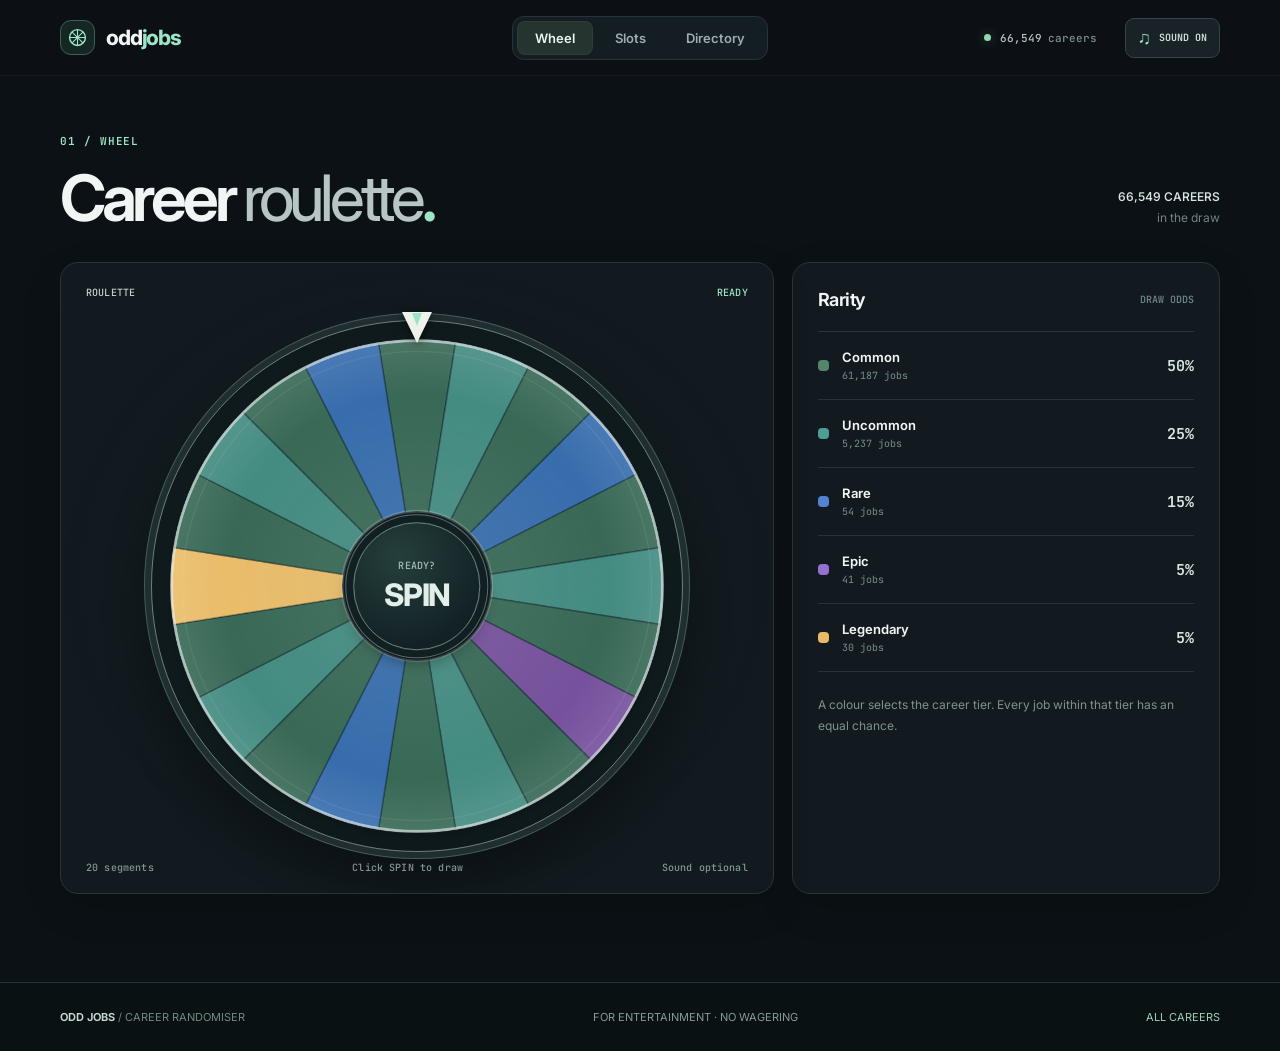
==== commit f186ccba: "Modernize UI and remove adult-oriented careers" ====
--- a/index.html
+++ b/index.html
@@ -1,7 +1,7 @@
-<!doctype html><html lang="en"><head><meta charset="utf-8"><meta name="viewport" content="width=device-width,initial-scale=1"><meta name="theme-color" content="#0b1d17"><meta name="description" content="Spin a career roulette wheel, play 777 slots and explore over 66,000 careers with Australian salary estimates."><title>Wheel — Odd Jobs</title><link rel="preconnect" href="https://fonts.googleapis.com"><link rel="preconnect" href="https://fonts.gstatic.com" crossorigin><link href="https://fonts.googleapis.com/css2?family=Barlow+Condensed:wght@500;600;700;800;900&family=DM+Sans:wght@400;500;600;700;800&family=Instrument+Serif:ital@0;1&display=swap" rel="stylesheet"><link rel="stylesheet" href="./styles.css"></head><body>
-<header class="site-header"><div class="page-width header-inner"><a class="brand" href="./index.html" aria-label="Odd Jobs, home"><span class="brand-symbol" aria-hidden="true">✳</span><span>ODD<span>JOBS</span></span></a><nav class="main-nav" aria-label="Main navigation"><a data-nav="index.html" href="./index.html">Wheel</a><a data-nav="slots.html" href="./slots.html">Slots</a><a data-nav="directory.html" href="./directory.html">Directory</a></nav><div class="header-meta"><span class="online-dot" aria-hidden="true"></span><span data-job-count>—</span><span class="header-unit">JOBS</span><button type="button" id="sound-toggle" class="sound-button" aria-pressed="true"><span class="sound-icon" aria-hidden="true">◖))</span><span data-sound-label>SOUND ON</span></button></div></div></header>
-<main class="page-width" id="main"><div class="page-head"><div><div class="kicker"><span>01</span> &nbsp; / &nbsp; WHEEL</div><h1>Career <em>Roulette.</em></h1></div><p class="head-note"><span id="wheel-pool">LOADING CAREERS</span><br>FULL CATALOGUE · RARITY DRAW</p></div>
-<div class="wheel-layout"><section class="wheel-table" aria-label="Career rarity roulette"><div class="wheel-ledger"><span>WHEEL NO. 01</span><span id="wheel-status">LOADING</span></div><div class="wheel-rig"><div class="wheel-pointer" aria-hidden="true"></div><canvas id="wheel-canvas" width="900" height="900" role="img" aria-label="A circular wheel with common green, uncommon teal, rare blue, epic purple and legendary gold wedges"></canvas><button type="button" class="spin-core" id="spin-core" disabled><small>PRESS TO</small><strong class="spin-word">SPIN</strong><span>✳</span></button></div><div class="wheel-bottom"><span>20 SLICES</span><span>ONE CAREER PER SPIN</span><span>7 SEC ROTATION</span></div></section>
-<aside class="wheel-odds"><div class="panel-heading"><span>Rarity</span><small>CHANCE / JOB POOL</small></div><div class="tier-list"><div class="tier-row"><i class="tile-dot common"></i><div><b>Common</b><small id="count-common">STANDARD CAREERS</small></div><strong>50%</strong></div><div class="tier-row"><i class="tile-dot uncommon"></i><div><b>Uncommon</b><small id="count-uncommon">SPECIALIST CAREERS</small></div><strong>25%</strong></div><div class="tier-row"><i class="tile-dot rare"></i><div><b>Rare</b><small id="count-rare">SKILLED CAREERS</small></div><strong>15%</strong></div><div class="tier-row"><i class="tile-dot epic"></i><div><b>Epic</b><small id="count-epic">EXCEPTIONAL CAREERS</small></div><strong>5%</strong></div><div class="tier-row"><i class="tile-dot legendary"></i><div><b>Legendary</b><small id="count-legendary">HIGH-PAYING CAREERS</small></div><strong>5%</strong></div></div><div class="panel-foot">Rarity determines the career pool. A gold result comes from a handpicked group of highly paid specialist and executive roles. Every job belongs to a draw tier.</div></aside></div>
-<div class="draw-result" id="wheel-result" data-tier="common" hidden aria-live="polite"><div class="draw-strip"><span>WHEEL RESULT <b id="result-tier" data-tier="common">COMMON</b></span><span id="result-category">—</span></div><div class="draw-content"><div class="draw-copy"><h2 id="result-job">—</h2><p id="result-description"></p></div><div class="draw-salary"><small>AUSTRALIAN ANNUAL PAY</small><strong id="result-pay"></strong><span id="result-pay-note"></span></div></div><div class="draw-actions"><a class="button-red" id="result-link" href="./directory.html">VIEW CAREER <span>↗</span></a><button class="button-quiet" id="save-wheel">♡ Save</button><button class="button-quiet" id="replay-wheel">↻ Spin again</button></div></div>
+<!doctype html><html lang="en"><head><meta charset="utf-8"><meta name="viewport" content="width=device-width,initial-scale=1"><meta name="theme-color" content="#0b1d17"><meta name="description" content="Spin a career roulette wheel, play 777 slots and explore over 65,000 careers with Australian salary estimates."><title>Wheel — Odd Jobs</title><link rel="preconnect" href="https://fonts.googleapis.com"><link rel="preconnect" href="https://fonts.gstatic.com" crossorigin><link href="https://fonts.googleapis.com/css2?family=Inter:wght@400;450;500;550;600;650;700;750;800&family=JetBrains+Mono:wght@400;500;600&display=swap" rel="stylesheet"><link rel="stylesheet" href="./styles.css"></head><body>
+<header class="site-header"><div class="page-width header-inner"><a class="brand" href="./index.html" aria-label="Odd Jobs, home"><span class="brand-symbol" aria-hidden="true"><svg viewBox="0 0 32 32" width="26" height="26" fill="none"><circle cx="16" cy="16" r="11" stroke="currentColor" stroke-width="2"/><path d="M16 5V27M5 16H27M8.2 8.2L23.8 23.8M23.8 8.2L8.2 23.8" stroke="currentColor" stroke-width="1.5"/></svg></span><span>odd<span>jobs</span></span></a><nav class="main-nav" aria-label="Main navigation"><a data-nav="index.html" href="./index.html">Wheel</a><a data-nav="slots.html" href="./slots.html">Slots</a><a data-nav="directory.html" href="./directory.html">Directory</a></nav><div class="header-meta"><span class="online-dot" aria-hidden="true"></span><span data-job-count>—</span><span class="header-unit">careers</span><button type="button" id="sound-toggle" class="sound-button" aria-pressed="true"><span class="sound-icon" aria-hidden="true">♪</span><span data-sound-label>SOUND ON</span></button></div></div></header>
+<main class="page-width" id="main"><div class="page-head"><div><div class="kicker">01 / WHEEL</div><h1>Career <em>roulette</em><span class="title-stop">.</span></h1></div><p class="head-note"><span id="wheel-pool">LOADING CAREERS</span><br>in the draw</p></div>
+<div class="wheel-layout"><section class="wheel-table" aria-label="Career rarity roulette"><div class="wheel-ledger"><span>ROULETTE</span><span id="wheel-status">LOADING</span></div><div class="wheel-rig"><div class="wheel-pointer" aria-hidden="true"></div><canvas id="wheel-canvas" width="900" height="900" role="img" aria-label="A circular wheel with common green, uncommon teal, rare blue, epic purple and legendary gold wedges"></canvas><button type="button" class="spin-core" id="spin-core" disabled><small>READY?</small><strong class="spin-word">SPIN</strong></button></div><div class="wheel-bottom"><span>20 segments</span><span>Click SPIN to draw</span><span>Sound optional</span></div></section>
+<aside class="wheel-odds"><div class="panel-heading"><span>Rarity</span><small>DRAW ODDS</small></div><div class="tier-list"><div class="tier-row"><i class="tile-dot common"></i><div><b>Common</b><small id="count-common">CAREERS</small></div><strong>50%</strong></div><div class="tier-row"><i class="tile-dot uncommon"></i><div><b>Uncommon</b><small id="count-uncommon">CAREERS</small></div><strong>25%</strong></div><div class="tier-row"><i class="tile-dot rare"></i><div><b>Rare</b><small id="count-rare">CAREERS</small></div><strong>15%</strong></div><div class="tier-row"><i class="tile-dot epic"></i><div><b>Epic</b><small id="count-epic">CAREERS</small></div><strong>5%</strong></div><div class="tier-row"><i class="tile-dot legendary"></i><div><b>Legendary</b><small id="count-legendary">CAREERS</small></div><strong>5%</strong></div></div><div class="panel-foot">A colour selects the career tier. Every job within that tier has an equal chance.</div></aside></div>
+<div class="draw-result" id="wheel-result" data-tier="common" hidden aria-live="polite"><div class="draw-strip"><span>WHEEL RESULT <b id="result-tier" data-tier="common">COMMON</b></span><span id="result-category">—</span></div><div class="draw-content"><div class="draw-copy"><h2 id="result-job">—</h2><p id="result-description"></p></div><div class="draw-salary"><small>Australian annual pay</small><strong id="result-pay"></strong><span id="result-pay-note"></span></div></div><div class="draw-actions"><a class="button-red" id="result-link" href="./directory.html">View career <span>↗</span></a><button class="button-quiet" id="save-wheel">♡ Save</button><button class="button-quiet" id="replay-wheel">↻ Spin again</button></div></div>
 </main><footer class="site-footer"><div class="page-width footer-inner"><span>ODD JOBS <b> / CAREER RANDOMISER</b></span><span>FOR ENTERTAINMENT · NO WAGERING</span><a href="./directory.html">ALL CAREERS</a></div></footer><script type="module" src="./js/site.js"></script><script type="module" src="./js/wheel.js"></script></body></html>
--- a/styles.css
+++ b/styles.css
@@ -1,15 +1,18 @@
-:root{color-scheme:dark;--ground:#0b1d17;--felt:#132c21;--felt-hi:#244937;--deep:#08150f;--gold:#e7b875;--brass:#ae8253;--cream:#f2ebdd;--ink:#15291f;--muted:#9fb2a2;--line:#355344;--wine:#b83c35;--common:#396a57;--uncommon:#458d83;--rare:#386eb0;--epic:#7951a0;--legendary:#f0c06b}*{box-sizing:border-box}html{scroll-behavior:smooth;scroll-padding-top:22px}body{margin:0;min-height:100vh;color:var(--cream);font-family:'DM Sans',sans-serif;background:radial-gradient(ellipse 60% 70% at 50% -30%,#2e523b 0%,transparent 88%),var(--ground);-webkit-font-smoothing:antialiased}a{color:inherit;text-decoration:none}button,input,select{font:inherit}button{cursor:pointer}button:disabled{cursor:wait}[hidden]{display:none!important}button:focus-visible,a:focus-visible,input:focus-visible,select:focus-visible{outline:3px solid var(--gold);outline-offset:4px}.page-width{width:min(1260px,calc(100% - 72px));margin-inline:auto}.site-header{height:82px;background:#0a1913d9;border-bottom:1px solid #395044;backdrop-filter:blur(10px)}.header-inner{height:100%;display:grid;grid-template-columns:1fr auto 1fr;align-items:center;gap:20px}.brand{display:flex;align-items:center;gap:11px;font:800 29px/.9 'Barlow Condensed';letter-spacing:.008em;width:max-content}.brand>span:last-child span{color:var(--gold)}.brand-symbol{display:grid;place-items:center;color:#14261e;background:var(--gold);width:31px;height:31px;font:700 30px 'DM Sans';border-radius:50%;transform:rotate(-10deg)}.main-nav{height:100%;display:flex;align-items:center;gap:8px}.main-nav a{padding:12px 24px;font:700 12px 'DM Sans';color:#bac9b9;letter-spacing:.05em;transition:color .2s,background .2s}.main-nav a.active{color:#18241d;background:var(--gold);border-radius:2px}.main-nav a:not(.active):hover{color:var(--gold)}.header-meta{justify-self:end;display:flex;align-items:center;gap:7px;color:#b4c5b7;font:700 11px 'Barlow Condensed';letter-spacing:.07em;white-space:nowrap}.online-dot{width:7px;height:7px;background:#7bc7a4;border-radius:50%;box-shadow:0 0 10px #7bc7a481}.header-unit{margin-left:2px;color:#85998b}.sound-button{margin-left:18px;min-width:126px;height:35px;display:flex;justify-content:center;align-items:center;gap:9px;background:transparent;color:var(--gold);border:1px solid #57735d;font:700 11px 'DM Sans';letter-spacing:.02em}.sound-button:hover{background:#1f3829}.sound-button[aria-pressed=false]{color:#b0bdb0}.sound-icon{font:700 17px 'DM Sans'}
-.page-head{display:flex;justify-content:space-between;align-items:end;gap:24px;margin-top:56px;margin-bottom:30px}.kicker{font:800 11px 'DM Sans';letter-spacing:.16em;color:var(--gold);text-transform:uppercase}.kicker>span{background:#bd8c55;color:#18291d;padding:5px 7px;margin-right:6px}.page-head h1{margin:15px 0 0;font:900 clamp(52px,7vw,96px)/.9 'Barlow Condensed',sans-serif;letter-spacing:-.025em;text-transform:uppercase}.page-head h1 em{font-family:'Instrument Serif',serif;font-weight:400;text-transform:none;color:var(--gold);font-style:italic;letter-spacing:-.04em}.head-note{text-align:right;margin:0 0 6px;font:700 11px/1.9 'DM Sans';letter-spacing:.07em;color:#b3c8b8}.head-note span{color:var(--gold);font-size:13px}
-.wheel-layout,.slots-layout{display:grid;grid-template-columns:minmax(0,1.27fr) minmax(320px,.73fr);gap:24px;align-items:stretch}.wheel-table{position:relative;min-width:0;border:7px double #b99561;outline:1px solid #354739;outline-offset:4px;background:radial-gradient(ellipse at 44% 46%,#2a5339 0%,#214631 37%,#183625 72%,#122b20 100%);padding:21px 25px 27px;box-shadow:0 20px 50px #0007,inset 0 0 65px #071e1299;overflow:visible}.wheel-table:after{content:'';position:absolute;inset:7px;pointer-events:none;opacity:.09;background-image:repeating-linear-gradient(125deg,transparent 0 5px,#ffffff11 6px 7px);mix-blend-mode:overlay}.wheel-ledger,.wheel-bottom{display:flex;justify-content:space-between;gap:12px;align-items:center;font:700 10px 'DM Sans';color:#d2c29e;letter-spacing:.1em;position:relative;z-index:2}.wheel-ledger span:last-child{color:var(--gold)}.wheel-bottom{margin:18px 0 0;color:#96ad9b}.wheel-rig{width:min(100%,580px);aspect-ratio:1;margin:34px auto 26px;display:grid;place-items:center;position:relative;isolation:isolate;filter:drop-shadow(0 14px 11px #06120ad1)}.wheel-rig:before{content:'';position:absolute;inset:-13px;border-radius:50%;border:6px solid #241d16;box-shadow:0 0 0 5px #b58b4f,0 0 0 9px #3d3327,0 0 0 11px #caa15f,0 18px 0 0 #0d190f;z-index:-1}.wheel-rig:after{content:'';position:absolute;inset:-8px;border-radius:50%;background:repeating-conic-gradient(from -9deg,#d6b273 0deg 1.4deg,transparent 1.5deg 18deg);z-index:-1}.wheel-pointer{position:absolute;top:-33px;left:50%;transform:translateX(-50%);width:0;height:0;border-left:21px solid transparent;border-right:21px solid transparent;border-top:59px solid #f7c775;z-index:8;filter:drop-shadow(0 6px 4px #0009)}.wheel-pointer:after{content:'';position:absolute;top:-57px;left:-8px;border-left:8px solid transparent;border-right:8px solid transparent;border-top:32px solid #ffedbd}.wheel-rig canvas{width:100%;height:100%;border-radius:50%;display:block;will-change:transform}.spin-core{z-index:9;position:absolute;top:50%;left:50%;transform:translate(-50%,-50%);width:25%;aspect-ratio:1;border:8px double var(--gold);border-radius:50%;background:radial-gradient(circle,#365842,#173124 64%,#0a1f16);color:#fff7e9;box-shadow:0 0 0 8px #102318,0 0 0 11px #bb8b50,0 7px 23px #000a;display:flex;flex-direction:column;align-items:center;justify-content:center;transition:filter .2s}.spin-core:hover:not(:disabled){filter:brightness(1.28)}.spin-core:active:not(:disabled){filter:brightness(1.5)}.spin-core:disabled{opacity:.74}.spin-core small{font:700 clamp(7px,.8vw,10px) 'DM Sans';letter-spacing:.1em;color:#e5c795}.spin-core strong{font:900 clamp(28px,4vw,53px)/1 'Barlow Condensed';letter-spacing:-.02em;margin:4px 0 2px}.spin-core span{font-size:25px;color:var(--gold);line-height:1}.wheel-odds,.payout-panel{background:#10261c;border:1px solid #486753;padding:31px 28px;box-shadow:inset 0 1px #ffffff08}.panel-heading{border-bottom:1px solid #4b604e;padding-bottom:20px;display:flex;align-items:end;justify-content:space-between;gap:16px}.panel-heading span{font:800 37px/.9 'Barlow Condensed';text-transform:uppercase}.panel-heading small{font:700 10px 'DM Sans';letter-spacing:.09em;color:#baa57c;white-space:nowrap}.tier-list{padding-top:10px}.tier-row{border-bottom:1px solid #334f3d;display:grid;grid-template-columns:17px 1fr auto;gap:15px;align-items:center;padding:21px 0}.tile-dot{display:block;width:17px;height:17px;border:1px solid #d4ddce78;box-shadow:inset 0 1px #ffffff33}.tile-dot.common{background:var(--common)}.tile-dot.uncommon{background:var(--uncommon)}.tile-dot.rare{background:var(--rare)}.tile-dot.epic{background:var(--epic)}.tile-dot.legendary{background:var(--legendary);box-shadow:0 0 13px #e5b35c82}.tier-row b{display:block;font:800 17px 'DM Sans'}.tier-row small{display:block;font:600 10px 'DM Sans';letter-spacing:.04em;color:#8ea795;margin-top:5px}.tier-row strong{font:800 24px 'Barlow Condensed';color:#ebdab7}.panel-foot{font-size:12px;line-height:1.75;color:#9bb09e;margin-top:25px}.draw-result{margin-top:25px;background:#152f23;border:1px solid #a88455;box-shadow:0 18px 35px #0004}.draw-result[data-tier=legendary]{border-color:#f0c06b;box-shadow:0 0 26px #ebb85e55,0 15px 36px #0005}.draw-strip{background:#a9804c;color:#11261a;padding:13px 22px;display:flex;justify-content:space-between;gap:12px;align-items:center;font:800 11px 'DM Sans';letter-spacing:.09em}.draw-strip b{margin-left:12px;padding:5px 9px;background:#182a1d;color:#eee1c4}.draw-strip [data-tier=legendary]{background:#f4c46f;color:#1b2419}.draw-content{display:grid;grid-template-columns:1.1fr .9fr;gap:24px;padding:30px}.draw-copy h2{font:900 clamp(37px,4.5vw,63px)/.98 'Barlow Condensed';text-transform:uppercase;letter-spacing:.01em;margin:10px 0 16px}.draw-copy p{font-size:14px;line-height:1.8;color:#c5d4c7;max-width:620px;margin:0}.draw-salary{border-left:1px solid #49634e;padding-left:27px;display:flex;flex-direction:column;justify-content:center;gap:10px}.draw-salary small{font:800 10px 'DM Sans';letter-spacing:.13em;color:#c2a571}.draw-salary strong{font:800 clamp(26px,3vw,36px) 'Barlow Condensed';letter-spacing:.005em;color:#f2ce95}.draw-salary>span{font-size:11px;color:#a2b4a5;line-height:1.5}.draw-actions{border-top:1px solid #49644e;display:flex;align-items:stretch;gap:0}.button-red,.button-quiet{border:0;display:flex;align-items:center;justify-content:center;gap:18px;min-height:58px;padding:16px 25px;font:800 12px 'DM Sans';letter-spacing:.07em}.button-red{background:#b13e34;color:#fff3e7}.button-red:hover{background:#ce5445}.button-quiet{color:#ddcba9;background:transparent;border-right:1px solid #48604b}.button-quiet:hover{background:#254331}.button-red span{font-size:20px}
-/* Reels: an illuminated but deliberately restrained arcade cabinet. */
-.slot-machine{position:relative;min-width:0;border:8px double #c99d60;background:#261c1b;box-shadow:0 20px 49px #0008,inset 0 0 50px #0005;overflow:hidden}.machine-marquee{background:linear-gradient(#782e2e,#a53b32 53%,#642523);border-bottom:5px solid #c39353;padding:19px 23px;display:flex;align-items:center;gap:19px;justify-content:space-between}.machine-marquee>b{font:900 clamp(25px,3vw,42px) 'Barlow Condensed';letter-spacing:.07em;color:#f4d59b;text-align:center;white-space:nowrap;text-shadow:0 2px 5px #0008}.marquee-bulbs{height:13px;flex:1;min-width:20px;background:radial-gradient(circle,#ffdc91 0 4px,transparent 4.6px) center/24px 13px repeat-x;filter:drop-shadow(0 0 5px #f7ca78)}.machine-inner{background:radial-gradient(ellipse at center 5%,#4b302b 0%,#2a2321 55%,#1a1d1b 100%);padding:42px 32px 29px}.reel-deck{display:grid;grid-template-columns:repeat(3,minmax(0,1fr));gap:15px;max-width:660px;margin:0 auto}.reel-casing{min-width:0;border:4px solid #aa814d;padding:9px 8px 12px;background:#0b0a09;box-shadow:inset 0 0 0 2px #e4bc83,0 8px 14px #0009}.reel-casing>small{display:block;color:#cba777;text-align:center;font:800 12px 'DM Sans';letter-spacing:.1em;margin-bottom:9px}.reel-window{position:relative;height:156px;background:#f1e3cb;color:#aa3833;overflow:hidden;box-shadow:inset 0 10px 14px #0005,inset 0 -10px 14px #0005}.reel-window:after{content:'';position:absolute;inset:0;pointer-events:none;background:linear-gradient(#0005,transparent 26%,transparent 70%,#0005);border-top:1px solid #ffffff59;border-bottom:1px solid #0e0e0d80}.reel-window:before{content:'';position:absolute;top:calc(50% - 1px);left:0;right:0;height:2px;background:#8c5a4b29;z-index:2;pointer-events:none}.reel-track{position:absolute;inset:0 auto auto 0;width:100%;will-change:transform;display:block}.reel-cell{height:156px;display:flex;align-items:center;justify-content:center;font:900 clamp(83px,9vw,150px)/1 'Barlow Condensed';background:linear-gradient(#eee0cb,#faf1df 46%,#e1c7b2 55%,#f4e6d4);text-shadow:0 1px #fff9;user-select:none}.reel-window.stopped{box-shadow:inset 0 5px 12px #0005,0 0 0 2px #d8ba7b}.slot-status{color:#f3cb86;text-align:center;font:900 18px 'Barlow Condensed';letter-spacing:.12em;margin:31px 0 19px;min-height:21px}.lever-button{width:min(100%,560px);margin:auto;display:flex;align-items:center;justify-content:space-between;min-height:74px;padding:0 24px;background:#b53b34;border:1px solid #e98472;border-bottom:6px solid #70221b;color:#fff6e5;font:900 clamp(18px,2.3vw,29px) 'Barlow Condensed';letter-spacing:.045em;transition:filter .18s,transform .15s}.lever-button span{font-size:28px}.lever-button:hover:not(:disabled){filter:brightness(1.13)}.lever-button:active:not(:disabled){transform:translateY(4px);border-bottom-width:2px}.lever-button:disabled{opacity:.6}.machine-bottom{display:flex;justify-content:space-between;gap:8px;max-width:560px;margin:24px auto 0;font:700 9px 'DM Sans';color:#b9a68b;letter-spacing:.06em}.payout-panel .panel-heading small{color:#e8bd72}.payout-line{display:grid;grid-template-columns:minmax(90px,1fr) 1.25fr;gap:12px;align-items:center;padding:22px 0;border-bottom:1px solid #365142}.payout-line>b{font:800 20px 'Barlow Condensed';letter-spacing:.04em;color:#e4c592;white-space:nowrap}.payout-line>span{display:flex;flex-direction:column;gap:6px}.payout-line strong{font:800 17px 'DM Sans'}.payout-line small{color:#94b19a;font-size:11px}.payout-line.jackpot-row>b,.payout-line.jackpot-row strong{color:#f9ce78}.slot-machine.jackpot{border-color:#f5d08d;box-shadow:0 0 0 4px #ba924b,0 0 65px #daa94970}.slot-machine.jackpot .machine-marquee{background:linear-gradient(#945e27,#c99233,#845021)}.slot-machine.jackpot .reel-casing{border-color:#fce0a1;box-shadow:0 0 25px #f4cd737b}.slot-machine.jackpot .slot-status{color:#ffe5a4;text-shadow:0 0 17px #e7b859}.slot-machine.triple .reel-casing{border-color:#9871c2}.slot-machine.double .reel-casing{border-color:#598da3}.slot-machine.hard .slot-status{color:#b9aa9b}.confetti{position:absolute;left:50%;top:35%;width:9px;height:15px;background:var(--colour);pointer-events:none;z-index:12;transform:translate(-50%,-50%);animation:scatter 1.75s ease-out forwards}@keyframes scatter{to{transform:translate(calc(-50% + var(--x)),calc(-50% + var(--y))) rotate(var(--rot));opacity:0}}
-/* Directory is a real list, not a grid of repetitive cards. */
-.catalogue-screen{border-top:2px solid var(--brass)}.directory-controls{display:grid;grid-template-columns:minmax(250px,1fr) 235px 185px;gap:14px;margin:24px 0}.directory-controls select{background:#142d22;border:1px solid #54715b;color:#e8eadf;min-height:55px;padding:0 14px;border-radius:0}.search-field{display:flex;align-items:center;gap:12px;border:1px solid #54715b;background:#142d22;padding:0 15px}.search-field>span{font:700 30px 'DM Sans';color:var(--gold)}.search-field input{min-width:0;flex:1;height:54px;background:transparent;border:0;color:#f5e8d4;outline:0}.search-field:focus-within{outline:2px solid #d6ae72}.search-field kbd{border:1px solid #526b58;padding:3px 7px;font:600 12px 'DM Sans';color:#adc4b2}.directory-bar{border-bottom:1px solid #5a6f57;padding:13px 3px 16px;display:flex;align-items:center;justify-content:space-between;color:#b5c9b9;font:700 11px 'DM Sans';letter-spacing:.1em}.directory-bar button{background:transparent;border:1px solid #617863;color:var(--cream);padding:9px 15px;font:700 11px 'DM Sans';letter-spacing:.08em}.directory-bar button.selected{color:#edbd78;background:#23412b}.directory-bar b{margin-left:7px;color:#e6b977}.job-table{margin:0}.job-table-head,.job-row{display:grid;grid-template-columns:minmax(210px,1.4fr) minmax(150px,.9fr) minmax(100px,.5fr) 115px;gap:14px;align-items:center}.job-table-head{padding:22px 18px 13px;color:#adbaab;letter-spacing:.09em;font:800 10px 'DM Sans';border-bottom:1px solid #3b5946}.job-row{border-bottom:1px solid #334b3b;padding:17px 18px;background:#0d2219;min-height:74px;transition:background .17s}.job-row:nth-child(even){background:#132b1f}.job-row:hover{background:#21432d}.row-title{font:700 15px 'DM Sans';overflow-wrap:anywhere}.row-title:hover{color:var(--gold)}.row-sector{font-size:12px;color:#b2c3b1;overflow-wrap:anywhere}.mini-tier{display:inline-flex;align-items:center;gap:6px;font:800 11px 'Barlow Condensed';letter-spacing:.075em;color:#d0e0c8;text-transform:uppercase}.mini-tier:before{content:'';width:8px;height:8px;background:currentColor}.mini-tier.tier-common{color:#6eb093}.mini-tier.tier-uncommon{color:#6bbfb0}.mini-tier.tier-rare{color:#82a9ef}.mini-tier.tier-epic{color:#b394dd}.mini-tier.tier-legendary{color:#f6cb78}.row-actions{display:flex;align-items:center;justify-content:flex-end;gap:9px}.row-save{border:0;background:transparent;color:#edd6ac;font-size:23px;line-height:1}.row-go{font:800 10px 'DM Sans';letter-spacing:.05em;white-space:nowrap;color:var(--gold)}.directory-pager{display:flex;justify-content:center;align-items:center;gap:25px;padding-top:32px}.directory-pager button{padding:12px 18px;border:1px solid #5f785e;color:var(--cream);background:#183225;font:800 11px 'DM Sans';letter-spacing:.04em}.directory-pager button:disabled{opacity:.35;cursor:default}.directory-pager span{font:800 11px 'DM Sans';color:#baccb9}.no-results{margin:30px 15px;color:var(--muted)}.directory-endnote{max-width:850px;margin:30px 0;color:#8aa291;font-size:11px;line-height:1.8}
-/* A proper, linkable job profile — no modal and no oversized beige panel. */
-.breadcrumbs{display:flex;align-items:center;gap:13px;margin:35px 0 32px;font:800 11px 'DM Sans';letter-spacing:.09em;color:#a5b9a9}.breadcrumbs a{color:var(--gold)}.breadcrumbs a:hover{text-decoration:underline}.breadcrumbs span:last-child{overflow:hidden;text-overflow:ellipsis;white-space:nowrap}.profile-head{border-bottom:2px solid #b98b58;padding-bottom:32px;display:flex;justify-content:space-between;gap:30px;align-items:end}.profile-head>div:first-child{min-width:0}.profile-head h1{font:900 clamp(46px,6.1vw,85px)/.92 'Barlow Condensed';text-transform:uppercase;letter-spacing:-.018em;overflow-wrap:anywhere;margin:13px 0 18px}.profile-labels{display:flex;align-items:center;flex-wrap:wrap;gap:12px}.tier-badge{font:900 12px 'DM Sans';letter-spacing:.1em;border:1px solid currentColor;padding:9px 13px;text-transform:uppercase}.tier-badge.tier-legendary{background:#e9bb72;color:#223425;border-color:#e9bb72}.tier-badge.tier-epic{background:#71509f;color:white}.tier-badge.tier-rare{background:#326ca5;color:white}.tier-badge.tier-uncommon{background:#3e8579;color:white}.tier-badge.tier-common{background:#34664e;color:white}.save-profile{border:1px solid #54745a;padding:10px 17px;background:transparent;color:var(--gold);font:800 11px 'DM Sans';letter-spacing:.05em}.save-profile:hover{background:#294633}.profile-number{text-align:right;white-space:nowrap}.profile-number span{display:block;color:#b1c3af;font:700 10px 'DM Sans';letter-spacing:.1em}.profile-number strong{display:block;color:var(--gold);font:800 26px 'Barlow Condensed';margin-top:7px}.profile-layout{display:grid;grid-template-columns:minmax(0,1.25fr) minmax(300px,.75fr);gap:46px;margin-top:30px;align-items:start}.profile-main{min-width:0}.profile-section{padding:24px 5px 32px 0;border-bottom:1px solid #47644c}.profile-section:first-child{padding-top:11px}.profile-section-index{font:800 10px 'DM Sans';letter-spacing:.14em;color:#d8b379}.profile-section h2{font:800 clamp(28px,3vw,38px) 'Barlow Condensed';text-transform:uppercase;letter-spacing:.02em;margin:13px 0 15px}.profile-section p{font-size:15px;line-height:1.85;color:#c4d3c4;max-width:780px;margin:0}.source-label{display:inline-block;margin-top:21px;background:#234032;border-left:3px solid #bd975b;padding:10px 12px;font:600 11px 'DM Sans';color:#a7c4ae}.responsibilities{counter-reset:item;list-style:none;margin:18px 0 0;padding:0}.responsibilities li{counter-increment:item;display:grid;grid-template-columns:34px 1fr;gap:9px;padding:12px 0;border-bottom:1px solid #3f5a47;color:#d4e1d4;font-size:14px;line-height:1.65}.responsibilities li:before{content:counter(item,decimal-leading-zero);font:800 19px 'Barlow Condensed';color:#d6ad72}.context-strip{padding:18px 20px;margin-top:24px;background:#142e22;border:1px solid #42624a}.context-strip span{font:800 10px 'DM Sans';letter-spacing:.1em;color:var(--gold)}.context-strip p{margin-top:8px}.related-jobs{display:grid;grid-template-columns:repeat(2,minmax(0,1fr));gap:9px;margin-top:17px}.related-jobs a{border:1px solid #3d5c45;padding:13px 15px;font-size:12px;color:#e9d7bb;line-height:1.45}.related-jobs a:hover{border-color:#c4a06a;color:var(--gold)}
-.salary-card{position:sticky;top:20px;border:1px solid #a77c49;background:#142f23;box-shadow:0 15px 30px #0003;min-width:0}.salary-head{padding:18px 23px;background:#ac8557;color:#10291c;display:flex;justify-content:space-between;align-items:center;gap:12px;font:900 11px 'DM Sans';letter-spacing:.09em}.salary-head strong{font-weight:800;white-space:nowrap}.salary-core{padding:28px 25px;display:flex;flex-direction:column;align-items:start}.salary-kind{font:900 10px 'DM Sans';letter-spacing:.1em;color:#f4c786;border:1px solid #ac8b5a;padding:7px 9px;line-height:1.5}.salary-kind.verified{color:#b0dbb9;border-color:#6fa782}.salary-core>strong#salary-primary{font:900 clamp(56px,6vw,84px)/1 'Barlow Condensed';color:#f2c982;letter-spacing:-.02em;margin:20px 0 17px}.salary-range-label{font:800 10px 'DM Sans';color:#abc3af;letter-spacing:.12em}.salary-core>strong#salary-range{font:800 clamp(28px,3vw,37px)/1.2 'Barlow Condensed';letter-spacing:-.005em;margin:9px 0 17px}.salary-confidence{font:700 11px 'DM Sans';color:#a9bfac}.salary-details{border-top:1px solid #59725a;padding:24px 25px 27px}.salary-details h3{font:900 11px 'DM Sans';letter-spacing:.1em;color:#d6b173;margin:0 0 13px}.salary-details p{color:#c0d0be;font-size:13px;line-height:1.8;margin:0 0 18px}.salary-details>a{display:inline-block;color:#ebbd7d;font:800 11px 'DM Sans';letter-spacing:.06em;border-bottom:1px solid #95774b;padding-bottom:5px}.salary-details>a:hover{color:white}.salary-notice{border-top:1px dashed #597159;margin-top:23px;padding-top:20px;color:#9cb3a2;font-size:11px;line-height:1.8}
-.site-footer{border-top:1px solid #3d5745;margin-top:105px;background:#0a1912}.footer-inner{display:flex;align-items:center;justify-content:space-between;gap:20px;min-height:74px;font:800 11px 'DM Sans';letter-spacing:.08em;color:#e4c395}.footer-inner b{font-weight:600;color:#879e8b}.footer-inner>span:nth-child(2){color:#8fa390}.footer-inner>a{color:#d8b17d}.footer-inner a:hover{text-decoration:underline}
-@media(max-width:1100px){.wheel-layout,.slots-layout{grid-template-columns:1fr}.wheel-table{max-width:780px;width:100%;margin-inline:auto}.wheel-odds,.payout-panel{display:block;max-width:780px;width:100%;margin-inline:auto}.tier-list{display:grid;grid-template-columns:1fr 1fr;gap:0 30px}.profile-layout{gap:26px}.directory-controls{grid-template-columns:minmax(200px,1fr) 200px 150px}.job-table-head,.job-row{grid-template-columns:minmax(180px,1.25fr) minmax(120px,.8fr) minmax(65px,.5fr) 110px}}
-@media(max-width:780px){.page-width{width:calc(100% - 36px)}.site-header{height:72px}.header-inner{grid-template-columns:auto 1fr auto;gap:10px}.main-nav{justify-content:center;gap:2px}.main-nav a{padding:10px 12px;font-size:11px}.header-meta>[data-job-count],.header-unit,.online-dot{display:none}.sound-button{min-width:45px;margin-left:0}.sound-button [data-sound-label]{display:none}.header-meta{font-size:10px}.page-head{margin-top:41px}.page-head h1{font-size:clamp(48px,9vw,68px)}.wheel-table{padding:23px 18px 20px}.wheel-rig{max-width:610px;width:calc(100% - 25px);margin:33px auto 29px}.wheel-odds,.payout-panel{padding:25px}.wheel-ledger,.wheel-bottom{font-size:9px}.draw-content{grid-template-columns:1fr;gap:22px}.draw-salary{border-left:0;border-top:1px solid #4b6653;padding:19px 0 0}.profile-head{align-items:start}.profile-number{display:none}.profile-layout{grid-template-columns:1fr}.salary-card{position:static;grid-row:1}.profile-main{grid-row:2}.related-jobs{grid-template-columns:1fr 1fr}.directory-controls{grid-template-columns:1fr 1fr}.search-field{grid-column:1/-1}.job-table-head,.job-row{grid-template-columns:minmax(130px,1.5fr) minmax(110px,.9fr) minmax(65px,.5fr)}.job-table-head span:last-child,.row-actions{display:none}}
-@media(max-width:500px){.page-width{width:calc(100% - 28px)}.header-inner{gap:7px}.brand{font-size:23px;gap:6px}.brand-symbol{font-size:23px;width:26px;height:26px}.main-nav a{padding:8px 10px;font-size:10px}.sound-button{min-width:37px;height:32px;padding:0 6px}.sound-icon{font-size:15px}.page-head{display:block;margin:35px 0 25px}.page-head h1{font-size:62px;margin-top:12px}.head-note{margin:18px 0 0;text-align:left;font-size:10px}.wheel-table{padding:18px 9px 22px;border-width:5px}.wheel-rig{width:calc(100% - 21px);margin:34px auto 25px}.wheel-rig:before{inset:-10px;box-shadow:0 0 0 3px #b58b4f,0 0 0 6px #3d3327,0 0 0 8px #caa15f,0 12px 0 #0d190f}.wheel-pointer{top:-26px;border-left-width:15px;border-right-width:15px;border-top-width:42px}.wheel-pointer:after{top:-40px;border-left-width:6px;border-right-width:6px;left:-6px;border-top-width:25px}.spin-core{width:29%;border-width:5px;box-shadow:0 0 0 5px #102318,0 0 0 7px #bb8b50,0 6px 16px #000a}.spin-core strong{font-size:34px}.spin-core small{font-size:6px}.spin-core span{font-size:19px}.wheel-ledger,.wheel-bottom{font-size:8px;letter-spacing:.04em}.wheel-odds,.payout-panel{padding:20px}.tier-list{display:block}.tier-row{padding:14px 0}.tier-row b{font-size:15px}.tier-row small{font-size:9px}.tier-row strong{font-size:21px}.draw-strip{padding:10px 12px;font-size:9px}.draw-content{padding:20px}.draw-copy h2{font-size:42px}.draw-salary strong{font-size:29px}.draw-actions{flex-wrap:wrap}.button-red,.button-quiet{min-height:49px;padding:12px 18px;font-size:11px}.machine-marquee{padding:16px 9px}.machine-marquee>b{font-size:24px}.marquee-bulbs{display:none}.machine-inner{padding:29px 13px}.reel-deck{gap:6px}.reel-casing{border-width:2px;padding:4px 4px 6px}.reel-casing>small{font-size:9px;margin-bottom:6px}.reel-window,.reel-cell{height:112px}.reel-cell{font-size:90px}.lever-button{min-height:60px}.machine-bottom{font-size:8px;gap:5px;letter-spacing:0}.payout-line{grid-template-columns:120px 1fr;padding:18px 0}.payout-line>b{font-size:18px}.payout-line strong{font-size:14px}.directory-controls{gap:10px}.directory-controls select{min-height:48px;font-size:12px;max-width:100%}.search-field input{height:52px}.job-table-head,.job-row{grid-template-columns:minmax(126px,1fr) 85px;gap:8px}.job-table-head span:nth-child(2),.row-sector{display:none}.row-title{font-size:13px}.job-row{padding:15px 8px}.mini-tier{font-size:10px;justify-self:end}.directory-pager{gap:13px}.directory-pager button{padding:10px;font-size:10px}.profile-head h1{font-size:55px}.profile-section p{font-size:14px}.salary-core>strong#salary-primary{font-size:65px}.salary-core{padding:23px 20px}.salary-details{padding:21px 20px}.footer-inner{font-size:10px;gap:8px}.footer-inner>span:nth-child(2){display:none}.related-jobs{grid-template-columns:1fr}}
-@media(prefers-reduced-motion:reduce){*,*:before,*:after{scroll-behavior:auto!important;animation-duration:.01ms!important;transition-duration:.01ms!important}}
+:root{color-scheme:dark;--bg:#0b1114;--surface:#121a1f;--raised:#182228;--panel:#141d22;--line:#28343a;--line-strong:#3a4a51;--text:#f1f5f4;--muted:#9caaa9;--dim:#718481;--accent:#9de5c8;--coral:#ed867a;--common:#54856c;--uncommon:#4c9e97;--rare:#5481d0;--epic:#9271d3;--legendary:#e7bb66;--radius:18px;--font:Inter,-apple-system,BlinkMacSystemFont,'Segoe UI',sans-serif;--mono:'JetBrains Mono',monospace}
+*{box-sizing:border-box}html{scroll-behavior:smooth;scroll-padding-top:25px}body{margin:0;min-height:100vh;background:var(--bg);color:var(--text);font-family:var(--font);-webkit-font-smoothing:antialiased}button,input,select{font:inherit}button{cursor:pointer}button:disabled{cursor:wait}a{color:inherit;text-decoration:none}[hidden]{display:none!important}:focus-visible{outline:2px solid var(--accent)!important;outline-offset:4px}::selection{background:#38735f;color:white}.page-width{width:min(1160px,calc(100% - 64px));margin-inline:auto}
+.site-header{height:76px;border-bottom:1px solid #ffffff0e;background:#0c1115ea;position:relative;z-index:12}.header-inner{height:100%;display:grid;grid-template-columns:minmax(140px,1fr) auto minmax(210px,1fr);align-items:center;gap:22px}.brand{display:flex;gap:11px;align-items:center;width:max-content;font-size:21px;font-weight:760;letter-spacing:-.055em}.brand>span:last-child span{color:var(--accent)}.brand-symbol{width:35px;height:35px;display:grid;place-items:center;border:1px solid #3e5f57;border-radius:11px;color:var(--accent);background:#152722}.brand-symbol svg{width:23px;height:23px}.main-nav{display:flex;align-items:center;gap:4px;background:#141d22;border:1px solid #25343b;padding:4px;border-radius:12px}.main-nav a{padding:9px 18px;border-radius:8px;font-size:13px;font-weight:590;color:#9facb2;transition:color .2s,background .2s}.main-nav a.active{background:#26342f;color:#eaf8f1;box-shadow:inset 0 0 0 1px #ffffff0a}.main-nav a:not(.active):hover{color:white;background:#202e33}.header-meta{justify-self:end;display:flex;align-items:center;gap:6px;white-space:nowrap;font:500 11px var(--mono);color:#b8c5c5}.online-dot{width:7px;height:7px;border-radius:50%;margin-right:3px;background:#92d8ac;box-shadow:0 0 12px #92d8ac50}.header-unit{color:#7c8f8e}.sound-button{display:flex;align-items:center;gap:8px;margin-left:22px;padding:8px 12px;border-radius:9px;border:1px solid #34444a;background:#182227;color:#d4e2dd;font:600 10px var(--mono);white-space:nowrap}.sound-button:hover{background:#26343a}.sound-button[aria-pressed=false]{color:#8c9da0}.sound-icon{font:700 18px var(--font);color:var(--accent)}
+.page-head{display:flex;align-items:flex-end;justify-content:space-between;gap:30px;padding:58px 0 29px}.kicker{color:var(--accent);font:600 11px var(--mono);letter-spacing:.085em}.page-head h1{font-weight:650;letter-spacing:-.067em;line-height:1.1;font-size:clamp(42px,5vw,64px);margin:15px 0 0}.page-head h1 em{font-style:normal;color:#b7c5c4;font-weight:450}.title-stop{color:var(--accent)}.head-note{color:var(--dim);text-align:right;font-size:12px;line-height:1.75;margin:0 0 5px}.head-note span{color:#d5e5df;font-weight:550}
+.wheel-layout,.slots-layout{display:grid;grid-template-columns:minmax(0,1.25fr) minmax(295px,.75fr);align-items:stretch;gap:18px}.wheel-table,.wheel-odds,.slot-machine,.payout-panel{min-width:0;border-radius:var(--radius);background:var(--surface);border:1px solid var(--line);box-shadow:0 14px 42px #0000001c}.wheel-table{padding:23px 25px 19px;position:relative;overflow:hidden}.wheel-table:after{content:'';position:absolute;inset:0;pointer-events:none;background:radial-gradient(ellipse at 50% 50%,#38645012,transparent 72%)}.wheel-ledger,.wheel-bottom{display:flex;align-items:center;justify-content:space-between;gap:12px;color:#829594;font:520 10px var(--mono);letter-spacing:.015em;position:relative;z-index:2}.wheel-ledger span:first-child{color:#c1ceca}.wheel-ledger span:last-child{color:var(--accent)}.wheel-bottom{margin-top:20px;font-size:10px}.wheel-rig{width:min(100% - 30px,510px);aspect-ratio:1;display:grid;place-items:center;position:relative;isolation:isolate;margin:32px auto 20px}.wheel-rig:before{content:'';position:absolute;inset:-11px;border-radius:50%;border:1px solid #6e807d;background:#0f191c;box-shadow:0 0 0 6px #202d31,0 0 0 7px #455a5b;z-index:-1}.wheel-rig:after{content:'';position:absolute;inset:-18px;pointer-events:none;border-radius:50%;box-shadow:0 24px 42px #0005;z-index:-2}.wheel-rig canvas{width:100%;height:100%;border-radius:50%;display:block;will-change:transform;filter:drop-shadow(0 4px 2px #0002)}.wheel-pointer{position:absolute;z-index:8;left:50%;top:-19px;transform:translateX(-50%);width:0;height:0;border-left:15px solid transparent;border-right:15px solid transparent;border-top:31px solid #f0f5ec;filter:drop-shadow(0 2px 5px #0009)}.wheel-pointer:after{content:'';position:absolute;left:-5px;top:-30px;border-left:5px solid transparent;border-right:5px solid transparent;border-top:13px solid var(--accent)}.spin-core{position:absolute;z-index:9;left:50%;top:50%;transform:translate(-50%,-50%);aspect-ratio:1;width:25%;border-radius:50%;border:1px solid #63887e;background:radial-gradient(circle at 35% 27%,#233c3a,#111d23 73%);color:#eef9f4;box-shadow:0 0 0 7px #0f1b20,0 0 0 8px #9cb8af8c,0 8px 20px #0009;display:flex;align-items:center;justify-content:center;flex-direction:column;gap:4px;transition:filter .17s,border-color .17s}.spin-core:hover:not(:disabled){filter:brightness(1.27);border-color:var(--accent)}.spin-core:active:not(:disabled){filter:brightness(1.45)}.spin-core:disabled{opacity:.7}.spin-core small{font:580 clamp(8px,.9vw,10px) var(--mono);color:#a4bdb3;letter-spacing:.015em}.spin-core strong{font-size:clamp(21px,2.8vw,31px);font-weight:760;letter-spacing:-.045em}.wheel-odds,.payout-panel{padding:26px 25px}.panel-heading{display:flex;justify-content:space-between;align-items:center;gap:12px;padding-bottom:21px;border-bottom:1px solid var(--line)}.panel-heading span{font-size:18px;letter-spacing:-.03em;font-weight:650}.panel-heading small{font:510 10px var(--mono);color:#718788}.tier-list{display:flex;flex-direction:column}.tier-row{display:grid;grid-template-columns:11px 1fr auto;align-items:center;gap:13px;padding:17px 0;border-bottom:1px solid #26343a}.tile-dot{width:11px;height:11px;border-radius:4px;display:inline-block}.tile-dot.common{background:var(--common)}.tile-dot.uncommon{background:var(--uncommon)}.tile-dot.rare{background:var(--rare)}.tile-dot.epic{background:var(--epic)}.tile-dot.legendary{background:var(--legendary)}.tier-row b{display:block;font-size:13px;font-weight:630}.tier-row small{display:block;font:450 10px var(--mono);color:#6f8584;margin-top:4px}.tier-row strong{font:620 15px var(--mono);color:#dce9e5}.panel-foot{font-size:12px;line-height:1.72;color:#7e918f;margin-top:23px}
+.draw-result{margin-top:18px;border-radius:var(--radius);overflow:hidden;background:var(--surface);border:1px solid var(--line);box-shadow:0 9px 30px #0003}.draw-result[data-tier=legendary]{border-color:#e7bb6670}.draw-strip{display:flex;justify-content:space-between;align-items:center;gap:12px;border-bottom:1px solid var(--line);padding:16px 24px;font:570 11px var(--mono);color:#b8c5c0}.draw-strip b{font:600 11px var(--mono);color:#dfe5e5;margin-left:12px;padding:6px 10px;border-radius:6px;background:#263a34}.draw-strip [data-tier=legendary]{color:#f3d28e;background:#493c28}.draw-content{display:grid;grid-template-columns:1.2fr minmax(250px,.8fr);gap:26px;padding:28px}.draw-copy h2{font-size:clamp(26px,3.2vw,42px);font-weight:650;letter-spacing:-.055em;line-height:1.15;margin:6px 0 13px}.draw-copy p{color:#a9b7b4;font-size:13px;line-height:1.75;margin:0;max-width:670px}.draw-salary{border-left:1px solid var(--line);padding-left:26px;display:flex;flex-direction:column;justify-content:center;gap:9px}.draw-salary small{font:530 10px var(--mono);letter-spacing:.025em;color:#859d94}.draw-salary strong{font-size:clamp(23px,2.2vw,31px);font-weight:680;letter-spacing:-.045em;color:#e9f4ef;overflow-wrap:anywhere}.draw-salary>span{font-size:11px;line-height:1.5;color:#829693}.draw-actions{display:flex;align-items:center;border-top:1px solid var(--line);padding:10px;gap:8px}.button-red,.button-quiet{display:inline-flex;align-items:center;justify-content:center;gap:15px;border-radius:9px;min-height:42px;padding:11px 15px;font-size:12px;font-weight:580;border:1px solid transparent}.button-red{background:var(--accent);color:#0b1b1c}.button-red:hover{background:#b8f4dd}.button-red span{font-size:18px}.button-quiet{color:#b8c9c5;background:transparent;border-color:var(--line)}.button-quiet:hover{background:#243238;color:white}
+/* Three independent reels, without the carnival cabinet. */
+.slot-machine{overflow:hidden;position:relative;padding:0;background:#131a21}.machine-marquee{display:flex;align-items:center;justify-content:space-between;padding:23px 28px;border-bottom:1px solid var(--line)}.machine-marquee>b{font-size:14px;font-weight:650;letter-spacing:-.025em;color:#e5edee}.marquee-bulbs{height:8px;flex:1;max-width:95px;background:repeating-linear-gradient(90deg,#344d4d 0px,#344d4d 3px,transparent 3px,transparent 15px);opacity:.5}.machine-inner{padding:42px 32px 28px}.reel-deck{display:grid;grid-template-columns:repeat(3,minmax(0,1fr));gap:12px;width:min(100%,610px);margin:auto}.reel-casing{min-width:0;background:#10171b;border:1px solid #3b4a50;border-radius:14px;padding:9px 9px 10px;box-shadow:0 8px 16px #0003}.reel-casing>small{display:block;text-align:center;font:500 10px var(--mono);color:#819496;margin:8px 0 12px}.reel-window{position:relative;height:150px;overflow:hidden;border-radius:9px;background:#e9ecec;color:#1c2930;box-shadow:inset 0 2px 9px #0002}.reel-window:after{content:'';position:absolute;inset:0;pointer-events:none;background:linear-gradient(to bottom,#00000012,transparent 25%,transparent 74%,#00000020);border-radius:9px}.reel-window:before{content:'';position:absolute;top:50%;left:0;right:0;height:1px;background:#2732390a;z-index:1}.reel-track{position:absolute;inset:0 auto auto 0;width:100%;will-change:transform}.reel-cell{height:150px;display:flex;align-items:center;justify-content:center;font-size:clamp(71px,7vw,108px);font-weight:760;letter-spacing:-.085em;user-select:none}.reel-cell:nth-child(10n+8){color:#d35f54}.reel-window.stopped{outline:1px solid #b6c4c2}.slot-status{text-align:center;margin:28px 0 18px;min-height:18px;font:570 11px var(--mono);letter-spacing:.035em;color:#92bdae}.lever-button{width:min(100%,560px);min-height:56px;border:0;border-radius:11px;background:var(--accent);color:#122321;padding:0 20px;display:flex;align-items:center;justify-content:space-between;margin:0 auto;font-size:14px;font-weight:680;letter-spacing:-.01em;transition:background .2s,transform .2s;box-shadow:0 9px 21px #0003}.lever-button span{font-size:24px}.lever-button:hover:not(:disabled){background:#b5f3dc}.lever-button:active:not(:disabled){transform:scale(.987)}.lever-button:disabled{opacity:.6}.machine-bottom{width:min(100%,560px);display:flex;justify-content:space-between;gap:12px;margin:23px auto 0;font:450 10px var(--mono);color:#708482}.payout-line{display:grid;grid-template-columns:125px 1fr;gap:14px;align-items:center;padding:19px 0;border-bottom:1px solid var(--line)}.payout-line>b{font:590 13px var(--mono);color:#c4d4d1;white-space:nowrap}.payout-line>span{display:flex;flex-direction:column;gap:5px}.payout-line strong{font-size:13px;font-weight:630}.payout-line small{font-size:11px;color:#78918b}.payout-line.jackpot-row>b,.payout-line.jackpot-row strong{color:#f5c578}.slot-machine.jackpot{border-color:#b99560;box-shadow:0 0 45px #e9b95c2d}.slot-machine.jackpot .reel-casing{border-color:#e9ba72}.slot-machine.jackpot .slot-status{color:#ffd490}.slot-machine.triple .reel-casing{border-color:#9e85d7}.slot-machine.double .reel-casing{border-color:#7dadda}.slot-machine.hard .slot-status{color:#c1a2a0}.confetti{position:absolute;left:50%;top:35%;width:8px;height:13px;background:var(--colour);pointer-events:none;z-index:12;transform:translate(-50%,-50%);animation:scatter 1.75s ease-out forwards}@keyframes scatter{to{transform:translate(calc(-50% + var(--x)),calc(-50% + var(--y))) rotate(var(--rot));opacity:0}}
+/* Directory: simple, sortable-feeling rows and functional filters. */
+.catalogue-screen{background:var(--surface);border:1px solid var(--line);border-radius:var(--radius);padding:18px;min-width:0}.directory-controls{display:grid;grid-template-columns:minmax(225px,1fr) minmax(165px,220px) minmax(145px,175px);gap:11px;margin-bottom:14px}.directory-controls select,.search-field{height:46px;border:1px solid #34454a;background:#172228;color:#ceddd8;border-radius:10px;padding:0 13px}.directory-controls select{font-size:12px;min-width:0;max-width:100%;cursor:pointer}.search-field{display:flex;align-items:center;gap:9px}.search-field>span{font-size:26px;color:#94b9ae;line-height:1}.search-field input{border:0;outline:0;background:transparent;color:#e7f2ee;flex:1;width:100%;min-width:0;font-size:13px}.search-field:focus-within{border-color:var(--accent)}.search-field input::placeholder{color:#788b8b}.search-field kbd{font:500 10px var(--mono);color:#849b96;border:1px solid #435654;border-radius:4px;padding:3px 6px}.directory-bar{display:flex;align-items:center;justify-content:space-between;gap:16px;padding:14px 1px;color:#7b9290;font:540 10px var(--mono);border-bottom:1px solid var(--line)}.directory-bar button{background:#1a272a;border:1px solid #30444a;border-radius:8px;color:#cedad6;padding:8px 13px;font:540 11px var(--font)}.directory-bar button:hover,.directory-bar button.selected{color:var(--accent);border-color:#58776f}.directory-bar b{font-weight:650;color:var(--accent);padding-left:5px}.job-table{min-width:0}.job-table-head,.job-row{display:grid;grid-template-columns:minmax(155px,1.5fr) minmax(125px,.95fr) minmax(100px,.6fr) 111px;align-items:center;gap:12px}.job-table-head{border-bottom:1px solid var(--line);padding:17px 12px 11px;color:#718a88;font:500 10px var(--mono);letter-spacing:.035em}.job-row{min-height:63px;padding:12px;border-bottom:1px solid #27343a;transition:background .2s}.job-row:hover{background:#1b292e}.job-row:last-child{border-bottom:0}.row-title{font-size:13px;font-weight:570;overflow-wrap:anywhere}.row-title:hover{color:var(--accent)}.row-sector{font-size:12px;color:#899d99;overflow-wrap:anywhere}.mini-tier{justify-self:start;display:inline-flex;align-items:center;gap:8px;font:530 10px var(--mono);text-transform:capitalize;letter-spacing:0;color:#a4b9ae}.mini-tier:before{content:'';width:7px;height:7px;border-radius:50%;background:currentColor}.mini-tier.tier-common{color:#80b995}.mini-tier.tier-uncommon{color:#74c8bc}.mini-tier.tier-rare{color:#86aeed}.mini-tier.tier-epic{color:#b29bea}.mini-tier.tier-legendary{color:#f1d084}.row-actions{display:flex;justify-content:flex-end;align-items:center;gap:10px}.row-save{background:transparent;border:0;color:#b5c9bd;font-size:23px;line-height:1}.row-save:hover{color:#e4b8b6}.row-go{color:#9edcbf;font-size:11px;font-weight:590;white-space:nowrap}.row-go:hover{color:white}.directory-pager{display:flex;align-items:center;justify-content:center;gap:24px;padding:24px 0 8px}.directory-pager button{border:1px solid var(--line-strong);border-radius:9px;color:#b6c8c1;background:#1a272b;font:530 11px var(--font);padding:10px 14px}.directory-pager button:disabled{opacity:.35;cursor:default}.directory-pager span{font:500 10px var(--mono);color:#7c918e}.directory-endnote{color:#718682;font-size:11px;line-height:1.7;margin:19px 0}.no-results{padding:35px 12px;color:#8fa29d;font-size:13px}
+/* Job profiles: content first, with pay and sourcing clearly separated. */
+.breadcrumbs{display:flex;gap:10px;align-items:center;padding:30px 0 14px;color:#708784;font:540 11px var(--mono)}.breadcrumbs a{color:#a7d5bf}.breadcrumbs a:hover{text-decoration:underline}.breadcrumbs span:last-child{white-space:nowrap;overflow:hidden;text-overflow:ellipsis}.profile-head{display:flex;align-items:end;justify-content:space-between;gap:30px;border-bottom:1px solid var(--line);padding:17px 0 34px}.profile-head>div:first-child{min-width:0}.profile-head h1{margin:13px 0 20px;font-size:clamp(39px,5.6vw,67px);font-weight:660;letter-spacing:-.065em;line-height:1.1;overflow-wrap:anywhere}.profile-labels{display:flex;flex-wrap:wrap;align-items:center;gap:9px}.tier-badge{border:1px solid #436156;background:#1c322b;border-radius:7px;color:#9ed2b9;font:550 11px var(--mono);padding:8px 12px}.tier-badge.tier-common{color:#9ac6a9}.tier-badge.tier-uncommon{color:#8fcfc8;border-color:#456967}.tier-badge.tier-rare{color:#a1c3f6;border-color:#49638d}.tier-badge.tier-epic{color:#c4b0ef;border-color:#62538d}.tier-badge.tier-legendary{color:#edd192;border-color:#83714c;background:#332d20}.save-profile{border:1px solid var(--line-strong);border-radius:7px;background:#18242a;color:#cbdad3;font-size:11px;padding:8px 13px}.save-profile:hover{border-color:var(--accent);color:var(--accent)}.profile-number{text-align:right;align-self:center;color:#718584;white-space:nowrap}.profile-number span{display:block;font:500 10px var(--mono)}.profile-number strong{display:block;font-size:13px;font-weight:560;margin-top:5px;color:#b0c5bc}.profile-layout{display:grid;grid-template-columns:minmax(0,1.3fr) minmax(320px,.76fr);gap:54px;align-items:start;margin-top:18px}.profile-main{min-width:0}.profile-section{padding:31px 0 36px;border-bottom:1px solid var(--line)}.profile-section-index{font:550 10px var(--mono);letter-spacing:.025em;color:#7fa99a}.profile-section h2{font-size:23px;font-weight:610;letter-spacing:-.04em;margin:13px 0 16px}.profile-section p{max-width:730px;color:#acbdb9;font-size:14px;line-height:1.8;margin:0}.source-label{display:inline-flex;color:#899b96;margin-top:19px;font-size:11px;background:#17252a;border:1px solid var(--line);border-radius:8px;padding:8px 10px}.responsibilities{list-style:none;counter-reset:step;padding:0;margin:12px 0 0}.responsibilities li{counter-increment:step;display:grid;grid-template-columns:32px 1fr;gap:10px;padding:14px 0;border-bottom:1px solid #23343a;color:#b6c6c0;font-size:13px;line-height:1.65}.responsibilities li:before{content:counter(step,decimal-leading-zero);font:520 11px var(--mono);color:#6b9d8b}.context-strip{margin-top:23px;background:#162125;border:1px solid var(--line);border-radius:12px;padding:17px 19px}.context-strip span{color:#88a89a;font:520 10px var(--mono)}.context-strip p{margin:8px 0 0}.related-jobs{display:grid;grid-template-columns:1fr 1fr;gap:9px;margin-top:18px}.related-jobs a{border-radius:10px;border:1px solid #304147;background:#142026;padding:12px 14px;color:#bfcfc9;font-size:12px;line-height:1.5}.related-jobs a:hover{border-color:#709c86;color:var(--accent)}
+.salary-card{position:sticky;top:24px;border-radius:17px;overflow:hidden;background:#151f23;border:1px solid #364449;margin-top:18px;box-shadow:0 20px 48px #0002;min-width:0}.salary-head{display:flex;align-items:center;justify-content:space-between;gap:12px;border-bottom:1px solid var(--line);padding:21px 22px;color:#dae9e0;font-size:13px;font-weight:600}.salary-head strong{font:500 10px var(--mono);color:#6e9b86}.salary-core{display:flex;flex-direction:column;align-items:flex-start;gap:11px;padding:25px 22px}.salary-kind{font:540 10px var(--mono);color:#d7c08d;background:#302e25;border-radius:6px;padding:7px 10px;line-height:1.45}.salary-kind.verified{color:#95ddba;background:#1c342b}.salary-core>strong#salary-primary{color:#f4f9f4;font-size:clamp(44px,4.5vw,61px);line-height:1.05;font-weight:630;letter-spacing:-.07em;margin:3px 0 11px}.salary-range-label{font:500 10px var(--mono);color:#7c948e}.salary-core>strong#salary-range{font-size:20px;font-weight:620;letter-spacing:-.035em;color:#d7e6e0;margin:2px 0 6px}.salary-confidence{font-size:11px;color:#879f98}.salary-details{padding:24px 22px;border-top:1px solid var(--line)}.salary-details h3{font-size:12px;font-weight:630;margin:0 0 11px;color:#c3d5cb}.salary-details p{margin:0 0 19px;font-size:12px;line-height:1.8;color:#91a69e}.salary-details>a{display:inline-flex;color:var(--accent);font-size:11px;font-weight:570}.salary-details>a:hover{text-decoration:underline}.salary-notice{border-top:1px dashed #3a4b4a;padding-top:19px;margin-top:21px;font-size:11px;line-height:1.8;color:#6f8a83}
+.site-footer{background:#0a1113;margin-top:88px;border-top:1px solid #243238}.footer-inner{min-height:68px;display:flex;align-items:center;justify-content:space-between;gap:15px;color:#879a95;font-size:11px}.footer-inner span:first-child{font-weight:650;color:#c9d9d3}.footer-inner b{font-weight:400;color:#748883}.footer-inner a{color:#a1ceb9}.footer-inner a:hover{text-decoration:underline}
+@media(max-width:1120px){.wheel-layout,.slots-layout{grid-template-columns:1fr}.wheel-table,.slot-machine,.wheel-odds,.payout-panel{width:100%}.wheel-odds .tier-list{display:grid;grid-template-columns:1fr 1fr;column-gap:30px}.wheel-odds,.payout-panel{padding:24px}.payout-panel{display:block}.payout-line{grid-template-columns:1fr 1fr}.profile-layout{gap:25px}}
+@media(max-width:810px){.page-width{width:calc(100% - 40px)}.site-header{height:70px}.header-inner{grid-template-columns:auto 1fr auto;gap:11px}.main-nav{justify-self:center}.main-nav a{padding:8px 12px;font-size:12px}.brand{font-size:19px}.brand-symbol{width:31px;height:31px}.header-meta>[data-job-count],.online-dot,.header-unit{display:none}.sound-button{margin-left:0;padding:8px}.sound-button [data-sound-label]{display:none}.page-head{padding-top:42px;gap:12px}.page-head h1{font-size:clamp(40px,7vw,56px)}.profile-layout{grid-template-columns:1fr}.salary-card{position:static;grid-row:1}.profile-main{grid-row:2}.directory-controls{grid-template-columns:1fr 1fr}.search-field{grid-column:1/-1}.job-table-head,.job-row{grid-template-columns:minmax(165px,1.45fr) minmax(115px,.85fr) minmax(85px,.5fr) 100px}.job-table-head span:last-child{display:none}.row-actions{gap:6px}.row-go{font-size:10px}.machine-inner{padding:38px 25px 25px}}
+@media(max-width:550px){.page-width{width:calc(100% - 28px)}.site-header{height:63px}.header-inner{grid-template-columns:auto 1fr auto;gap:7px}.brand{font-size:17px;gap:6px}.brand-symbol{height:27px;width:27px;border-radius:8px}.brand-symbol svg{height:19px;width:19px}.main-nav{gap:0;padding:3px;border-radius:9px}.main-nav a{padding:7px 8px;font-size:10px;border-radius:6px}.sound-button{min-height:31px;width:34px;display:grid;place-items:center}.sound-icon{font-size:15px}.page-head{display:block;padding:36px 0 23px}.page-head h1{font-size:clamp(37px,11vw,57px);margin-top:11px}.kicker{font-size:10px}.head-note{margin-top:12px;text-align:left;font-size:11px}.wheel-table{padding:17px 13px 17px;border-radius:15px}.wheel-rig{width:calc(100% - 25px);margin:31px auto 19px}.wheel-rig:before{inset:-8px;box-shadow:0 0 0 4px #202d31,0 0 0 5px #455a5b}.wheel-pointer{top:-17px;border-left-width:11px;border-right-width:11px;border-top-width:24px}.wheel-pointer:after{top:-24px;left:-4px;border-left-width:4px;border-right-width:4px;border-top-width:11px}.spin-core{width:28%;box-shadow:0 0 0 4px #0f1b20,0 0 0 5px #9cb8af8c,0 7px 20px #0008}.spin-core small{font-size:6px}.spin-core strong{font-size:23px}.wheel-ledger,.wheel-bottom{font-size:8px}.wheel-bottom span:last-child{display:none}.wheel-odds,.payout-panel{padding:20px;border-radius:15px}.wheel-odds .tier-list{display:block}.tier-row{padding:13px 0}.tier-row b{font-size:12px}.tier-row strong{font-size:13px}.panel-heading span{font-size:16px}.panel-heading small{font-size:9px}.draw-content{grid-template-columns:1fr;gap:18px;padding:20px}.draw-salary{border-left:0;border-top:1px solid var(--line);padding:18px 0 0}.draw-strip{padding:14px 16px;font-size:10px}.draw-actions{flex-wrap:wrap}.button-red,.button-quiet{font-size:11px;padding:11px}.machine-marquee{padding:20px}.machine-marquee>b{font-size:13px}.marquee-bulbs{max-width:50px}.machine-inner{padding:30px 14px 22px}.reel-deck{gap:7px}.reel-casing{padding:5px 5px 8px;border-radius:10px}.reel-casing>small{font-size:9px;margin:6px 0 9px}.reel-window,.reel-cell{height:105px}.reel-cell{font-size:78px}.slot-status{margin:23px 0 14px}.lever-button{min-height:53px;font-size:13px}.machine-bottom{font-size:9px;gap:5px}.payout-line{grid-template-columns:minmax(100px,.7fr) 1fr;gap:10px}.payout-line>b{font-size:12px}.payout-line strong{font-size:12px}.catalogue-screen{padding:12px}.directory-controls{gap:8px}.directory-controls select{font-size:11px;padding:0 9px}.job-table-head,.job-row{grid-template-columns:minmax(125px,1.3fr) 93px 26px;gap:7px}.job-table-head span:nth-child(2),.row-sector{display:none}.row-title{font-size:12px}.job-row{padding:13px 6px}.mini-tier{font-size:9px}.job-table-head span:nth-child(3){text-align:right}.row-actions{justify-content:end}.row-actions .row-go{display:none}.row-save{font-size:21px}.directory-pager{gap:10px}.directory-pager button{font-size:10px;padding:9px}.profile-head h1{font-size:clamp(38px,10vw,54px)}.profile-number{display:none}.profile-section{padding:27px 0}.profile-section h2{font-size:21px}.profile-section p{font-size:13px}.salary-core>strong#salary-primary{font-size:52px}.related-jobs{grid-template-columns:1fr}.footer-inner{font-size:10px}.footer-inner>span:nth-child(2){display:none}}
+@media(prefers-reduced-motion:reduce){*,*:before,*:after{scroll-behavior:auto!important;animation-duration:.01ms!important}}
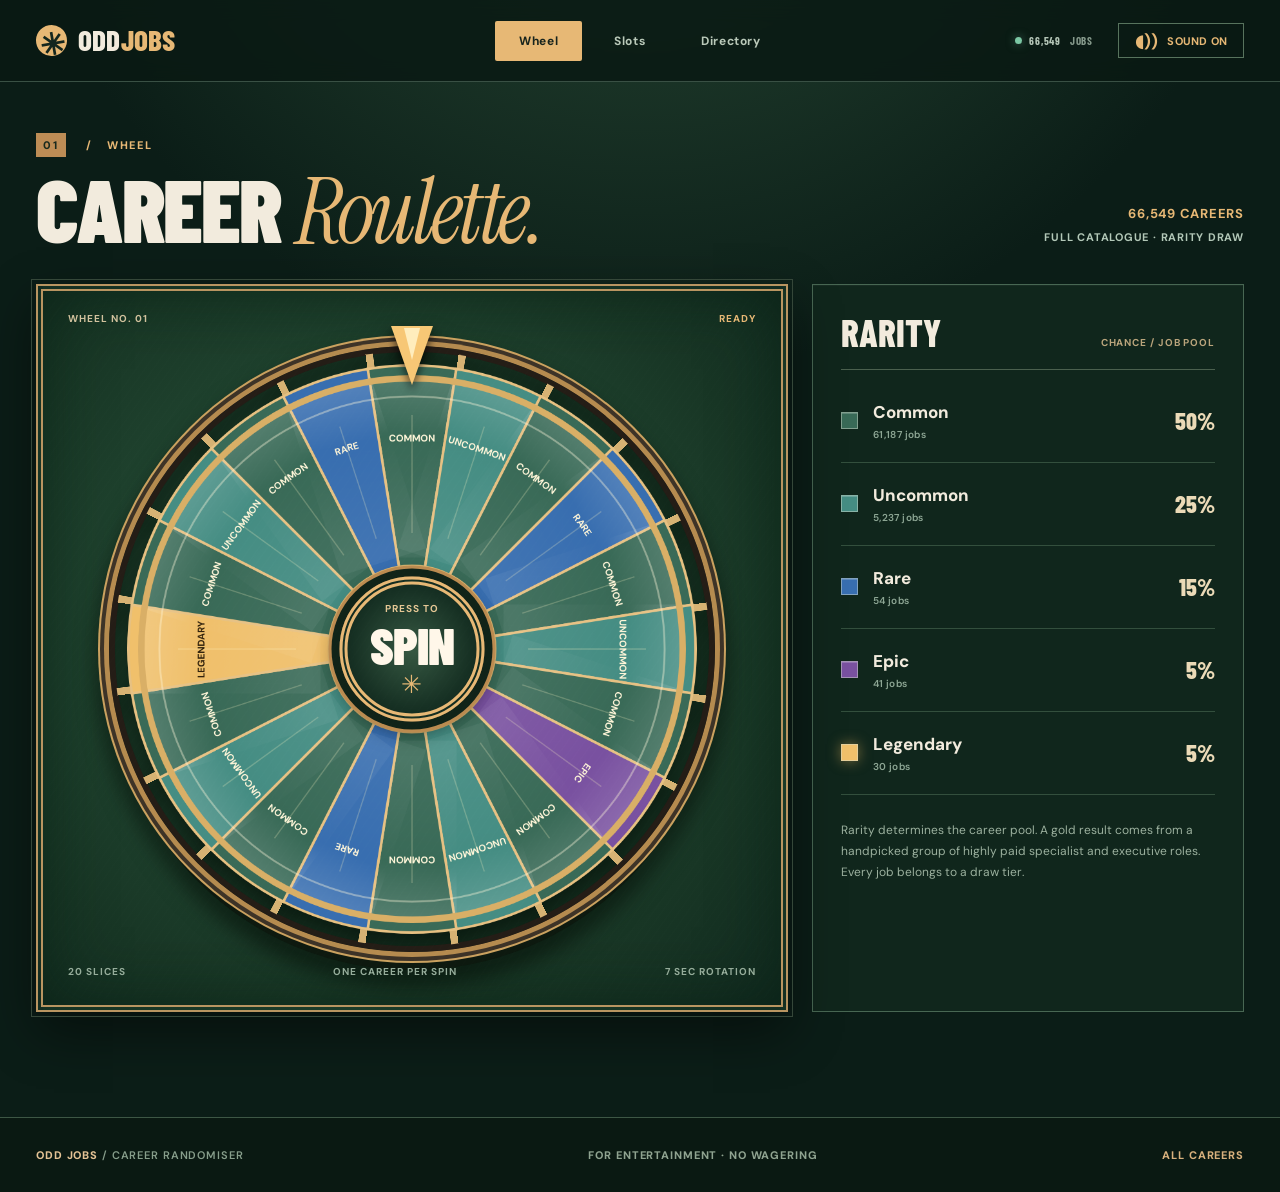
==== commit 6e416446: "Restore original casino styling and fix jumping slot reels" ====
--- a/index.html
+++ b/index.html
@@ -1,7 +1,7 @@
-<!doctype html><html lang="en"><head><meta charset="utf-8"><meta name="viewport" content="width=device-width,initial-scale=1"><meta name="theme-color" content="#0b1d17"><meta name="description" content="Spin a career roulette wheel, play 777 slots and explore over 65,000 careers with Australian salary estimates."><title>Wheel — Odd Jobs</title><link rel="preconnect" href="https://fonts.googleapis.com"><link rel="preconnect" href="https://fonts.gstatic.com" crossorigin><link href="https://fonts.googleapis.com/css2?family=Inter:wght@400;450;500;550;600;650;700;750;800&family=JetBrains+Mono:wght@400;500;600&display=swap" rel="stylesheet"><link rel="stylesheet" href="./styles.css"></head><body>
-<header class="site-header"><div class="page-width header-inner"><a class="brand" href="./index.html" aria-label="Odd Jobs, home"><span class="brand-symbol" aria-hidden="true"><svg viewBox="0 0 32 32" width="26" height="26" fill="none"><circle cx="16" cy="16" r="11" stroke="currentColor" stroke-width="2"/><path d="M16 5V27M5 16H27M8.2 8.2L23.8 23.8M23.8 8.2L8.2 23.8" stroke="currentColor" stroke-width="1.5"/></svg></span><span>odd<span>jobs</span></span></a><nav class="main-nav" aria-label="Main navigation"><a data-nav="index.html" href="./index.html">Wheel</a><a data-nav="slots.html" href="./slots.html">Slots</a><a data-nav="directory.html" href="./directory.html">Directory</a></nav><div class="header-meta"><span class="online-dot" aria-hidden="true"></span><span data-job-count>—</span><span class="header-unit">careers</span><button type="button" id="sound-toggle" class="sound-button" aria-pressed="true"><span class="sound-icon" aria-hidden="true">♪</span><span data-sound-label>SOUND ON</span></button></div></div></header>
-<main class="page-width" id="main"><div class="page-head"><div><div class="kicker">01 / WHEEL</div><h1>Career <em>roulette</em><span class="title-stop">.</span></h1></div><p class="head-note"><span id="wheel-pool">LOADING CAREERS</span><br>in the draw</p></div>
-<div class="wheel-layout"><section class="wheel-table" aria-label="Career rarity roulette"><div class="wheel-ledger"><span>ROULETTE</span><span id="wheel-status">LOADING</span></div><div class="wheel-rig"><div class="wheel-pointer" aria-hidden="true"></div><canvas id="wheel-canvas" width="900" height="900" role="img" aria-label="A circular wheel with common green, uncommon teal, rare blue, epic purple and legendary gold wedges"></canvas><button type="button" class="spin-core" id="spin-core" disabled><small>READY?</small><strong class="spin-word">SPIN</strong></button></div><div class="wheel-bottom"><span>20 segments</span><span>Click SPIN to draw</span><span>Sound optional</span></div></section>
-<aside class="wheel-odds"><div class="panel-heading"><span>Rarity</span><small>DRAW ODDS</small></div><div class="tier-list"><div class="tier-row"><i class="tile-dot common"></i><div><b>Common</b><small id="count-common">CAREERS</small></div><strong>50%</strong></div><div class="tier-row"><i class="tile-dot uncommon"></i><div><b>Uncommon</b><small id="count-uncommon">CAREERS</small></div><strong>25%</strong></div><div class="tier-row"><i class="tile-dot rare"></i><div><b>Rare</b><small id="count-rare">CAREERS</small></div><strong>15%</strong></div><div class="tier-row"><i class="tile-dot epic"></i><div><b>Epic</b><small id="count-epic">CAREERS</small></div><strong>5%</strong></div><div class="tier-row"><i class="tile-dot legendary"></i><div><b>Legendary</b><small id="count-legendary">CAREERS</small></div><strong>5%</strong></div></div><div class="panel-foot">A colour selects the career tier. Every job within that tier has an equal chance.</div></aside></div>
-<div class="draw-result" id="wheel-result" data-tier="common" hidden aria-live="polite"><div class="draw-strip"><span>WHEEL RESULT <b id="result-tier" data-tier="common">COMMON</b></span><span id="result-category">—</span></div><div class="draw-content"><div class="draw-copy"><h2 id="result-job">—</h2><p id="result-description"></p></div><div class="draw-salary"><small>Australian annual pay</small><strong id="result-pay"></strong><span id="result-pay-note"></span></div></div><div class="draw-actions"><a class="button-red" id="result-link" href="./directory.html">View career <span>↗</span></a><button class="button-quiet" id="save-wheel">♡ Save</button><button class="button-quiet" id="replay-wheel">↻ Spin again</button></div></div>
+<!doctype html><html lang="en"><head><meta charset="utf-8"><meta name="viewport" content="width=device-width,initial-scale=1"><meta name="theme-color" content="#0b1d17"><meta name="description" content="Spin a career roulette wheel, play 777 slots and explore over 66,000 careers with Australian salary estimates."><title>Wheel — Odd Jobs</title><link rel="preconnect" href="https://fonts.googleapis.com"><link rel="preconnect" href="https://fonts.gstatic.com" crossorigin><link href="https://fonts.googleapis.com/css2?family=Barlow+Condensed:wght@500;600;700;800;900&family=DM+Sans:wght@400;500;600;700;800&family=Instrument+Serif:ital@0;1&display=swap" rel="stylesheet"><link rel="stylesheet" href="./styles.css"></head><body>
+<header class="site-header"><div class="page-width header-inner"><a class="brand" href="./index.html" aria-label="Odd Jobs, home"><span class="brand-symbol" aria-hidden="true">✳</span><span>ODD<span>JOBS</span></span></a><nav class="main-nav" aria-label="Main navigation"><a data-nav="index.html" href="./index.html">Wheel</a><a data-nav="slots.html" href="./slots.html">Slots</a><a data-nav="directory.html" href="./directory.html">Directory</a></nav><div class="header-meta"><span class="online-dot" aria-hidden="true"></span><span data-job-count>—</span><span class="header-unit">JOBS</span><button type="button" id="sound-toggle" class="sound-button" aria-pressed="true"><span class="sound-icon" aria-hidden="true">◖))</span><span data-sound-label>SOUND ON</span></button></div></div></header>
+<main class="page-width" id="main"><div class="page-head"><div><div class="kicker"><span>01</span> &nbsp; / &nbsp; WHEEL</div><h1>Career <em>Roulette.</em></h1></div><p class="head-note"><span id="wheel-pool">LOADING CAREERS</span><br>FULL CATALOGUE · RARITY DRAW</p></div>
+<div class="wheel-layout"><section class="wheel-table" aria-label="Career rarity roulette"><div class="wheel-ledger"><span>WHEEL NO. 01</span><span id="wheel-status">LOADING</span></div><div class="wheel-rig"><div class="wheel-pointer" aria-hidden="true"></div><canvas id="wheel-canvas" width="900" height="900" role="img" aria-label="A circular wheel with common green, uncommon teal, rare blue, epic purple and legendary gold wedges"></canvas><button type="button" class="spin-core" id="spin-core" disabled><small>PRESS TO</small><strong class="spin-word">SPIN</strong><span>✳</span></button></div><div class="wheel-bottom"><span>20 SLICES</span><span>ONE CAREER PER SPIN</span><span>7 SEC ROTATION</span></div></section>
+<aside class="wheel-odds"><div class="panel-heading"><span>Rarity</span><small>CHANCE / JOB POOL</small></div><div class="tier-list"><div class="tier-row"><i class="tile-dot common"></i><div><b>Common</b><small id="count-common">STANDARD CAREERS</small></div><strong>50%</strong></div><div class="tier-row"><i class="tile-dot uncommon"></i><div><b>Uncommon</b><small id="count-uncommon">SPECIALIST CAREERS</small></div><strong>25%</strong></div><div class="tier-row"><i class="tile-dot rare"></i><div><b>Rare</b><small id="count-rare">SKILLED CAREERS</small></div><strong>15%</strong></div><div class="tier-row"><i class="tile-dot epic"></i><div><b>Epic</b><small id="count-epic">EXCEPTIONAL CAREERS</small></div><strong>5%</strong></div><div class="tier-row"><i class="tile-dot legendary"></i><div><b>Legendary</b><small id="count-legendary">HIGH-PAYING CAREERS</small></div><strong>5%</strong></div></div><div class="panel-foot">Rarity determines the career pool. A gold result comes from a handpicked group of highly paid specialist and executive roles. Every job belongs to a draw tier.</div></aside></div>
+<div class="draw-result" id="wheel-result" data-tier="common" hidden aria-live="polite"><div class="draw-strip"><span>WHEEL RESULT <b id="result-tier" data-tier="common">COMMON</b></span><span id="result-category">—</span></div><div class="draw-content"><div class="draw-copy"><h2 id="result-job">—</h2><p id="result-description"></p></div><div class="draw-salary"><small>AUSTRALIAN ANNUAL PAY</small><strong id="result-pay"></strong><span id="result-pay-note"></span></div></div><div class="draw-actions"><a class="button-red" id="result-link" href="./directory.html">VIEW CAREER <span>↗</span></a><button class="button-quiet" id="save-wheel">♡ Save</button><button class="button-quiet" id="replay-wheel">↻ Spin again</button></div></div>
 </main><footer class="site-footer"><div class="page-width footer-inner"><span>ODD JOBS <b> / CAREER RANDOMISER</b></span><span>FOR ENTERTAINMENT · NO WAGERING</span><a href="./directory.html">ALL CAREERS</a></div></footer><script type="module" src="./js/site.js"></script><script type="module" src="./js/wheel.js"></script></body></html>
--- a/styles.css
+++ b/styles.css
@@ -1,18 +1,15 @@
-:root{color-scheme:dark;--bg:#0b1114;--surface:#121a1f;--raised:#182228;--panel:#141d22;--line:#28343a;--line-strong:#3a4a51;--text:#f1f5f4;--muted:#9caaa9;--dim:#718481;--accent:#9de5c8;--coral:#ed867a;--common:#54856c;--uncommon:#4c9e97;--rare:#5481d0;--epic:#9271d3;--legendary:#e7bb66;--radius:18px;--font:Inter,-apple-system,BlinkMacSystemFont,'Segoe UI',sans-serif;--mono:'JetBrains Mono',monospace}
-*{box-sizing:border-box}html{scroll-behavior:smooth;scroll-padding-top:25px}body{margin:0;min-height:100vh;background:var(--bg);color:var(--text);font-family:var(--font);-webkit-font-smoothing:antialiased}button,input,select{font:inherit}button{cursor:pointer}button:disabled{cursor:wait}a{color:inherit;text-decoration:none}[hidden]{display:none!important}:focus-visible{outline:2px solid var(--accent)!important;outline-offset:4px}::selection{background:#38735f;color:white}.page-width{width:min(1160px,calc(100% - 64px));margin-inline:auto}
-.site-header{height:76px;border-bottom:1px solid #ffffff0e;background:#0c1115ea;position:relative;z-index:12}.header-inner{height:100%;display:grid;grid-template-columns:minmax(140px,1fr) auto minmax(210px,1fr);align-items:center;gap:22px}.brand{display:flex;gap:11px;align-items:center;width:max-content;font-size:21px;font-weight:760;letter-spacing:-.055em}.brand>span:last-child span{color:var(--accent)}.brand-symbol{width:35px;height:35px;display:grid;place-items:center;border:1px solid #3e5f57;border-radius:11px;color:var(--accent);background:#152722}.brand-symbol svg{width:23px;height:23px}.main-nav{display:flex;align-items:center;gap:4px;background:#141d22;border:1px solid #25343b;padding:4px;border-radius:12px}.main-nav a{padding:9px 18px;border-radius:8px;font-size:13px;font-weight:590;color:#9facb2;transition:color .2s,background .2s}.main-nav a.active{background:#26342f;color:#eaf8f1;box-shadow:inset 0 0 0 1px #ffffff0a}.main-nav a:not(.active):hover{color:white;background:#202e33}.header-meta{justify-self:end;display:flex;align-items:center;gap:6px;white-space:nowrap;font:500 11px var(--mono);color:#b8c5c5}.online-dot{width:7px;height:7px;border-radius:50%;margin-right:3px;background:#92d8ac;box-shadow:0 0 12px #92d8ac50}.header-unit{color:#7c8f8e}.sound-button{display:flex;align-items:center;gap:8px;margin-left:22px;padding:8px 12px;border-radius:9px;border:1px solid #34444a;background:#182227;color:#d4e2dd;font:600 10px var(--mono);white-space:nowrap}.sound-button:hover{background:#26343a}.sound-button[aria-pressed=false]{color:#8c9da0}.sound-icon{font:700 18px var(--font);color:var(--accent)}
-.page-head{display:flex;align-items:flex-end;justify-content:space-between;gap:30px;padding:58px 0 29px}.kicker{color:var(--accent);font:600 11px var(--mono);letter-spacing:.085em}.page-head h1{font-weight:650;letter-spacing:-.067em;line-height:1.1;font-size:clamp(42px,5vw,64px);margin:15px 0 0}.page-head h1 em{font-style:normal;color:#b7c5c4;font-weight:450}.title-stop{color:var(--accent)}.head-note{color:var(--dim);text-align:right;font-size:12px;line-height:1.75;margin:0 0 5px}.head-note span{color:#d5e5df;font-weight:550}
-.wheel-layout,.slots-layout{display:grid;grid-template-columns:minmax(0,1.25fr) minmax(295px,.75fr);align-items:stretch;gap:18px}.wheel-table,.wheel-odds,.slot-machine,.payout-panel{min-width:0;border-radius:var(--radius);background:var(--surface);border:1px solid var(--line);box-shadow:0 14px 42px #0000001c}.wheel-table{padding:23px 25px 19px;position:relative;overflow:hidden}.wheel-table:after{content:'';position:absolute;inset:0;pointer-events:none;background:radial-gradient(ellipse at 50% 50%,#38645012,transparent 72%)}.wheel-ledger,.wheel-bottom{display:flex;align-items:center;justify-content:space-between;gap:12px;color:#829594;font:520 10px var(--mono);letter-spacing:.015em;position:relative;z-index:2}.wheel-ledger span:first-child{color:#c1ceca}.wheel-ledger span:last-child{color:var(--accent)}.wheel-bottom{margin-top:20px;font-size:10px}.wheel-rig{width:min(100% - 30px,510px);aspect-ratio:1;display:grid;place-items:center;position:relative;isolation:isolate;margin:32px auto 20px}.wheel-rig:before{content:'';position:absolute;inset:-11px;border-radius:50%;border:1px solid #6e807d;background:#0f191c;box-shadow:0 0 0 6px #202d31,0 0 0 7px #455a5b;z-index:-1}.wheel-rig:after{content:'';position:absolute;inset:-18px;pointer-events:none;border-radius:50%;box-shadow:0 24px 42px #0005;z-index:-2}.wheel-rig canvas{width:100%;height:100%;border-radius:50%;display:block;will-change:transform;filter:drop-shadow(0 4px 2px #0002)}.wheel-pointer{position:absolute;z-index:8;left:50%;top:-19px;transform:translateX(-50%);width:0;height:0;border-left:15px solid transparent;border-right:15px solid transparent;border-top:31px solid #f0f5ec;filter:drop-shadow(0 2px 5px #0009)}.wheel-pointer:after{content:'';position:absolute;left:-5px;top:-30px;border-left:5px solid transparent;border-right:5px solid transparent;border-top:13px solid var(--accent)}.spin-core{position:absolute;z-index:9;left:50%;top:50%;transform:translate(-50%,-50%);aspect-ratio:1;width:25%;border-radius:50%;border:1px solid #63887e;background:radial-gradient(circle at 35% 27%,#233c3a,#111d23 73%);color:#eef9f4;box-shadow:0 0 0 7px #0f1b20,0 0 0 8px #9cb8af8c,0 8px 20px #0009;display:flex;align-items:center;justify-content:center;flex-direction:column;gap:4px;transition:filter .17s,border-color .17s}.spin-core:hover:not(:disabled){filter:brightness(1.27);border-color:var(--accent)}.spin-core:active:not(:disabled){filter:brightness(1.45)}.spin-core:disabled{opacity:.7}.spin-core small{font:580 clamp(8px,.9vw,10px) var(--mono);color:#a4bdb3;letter-spacing:.015em}.spin-core strong{font-size:clamp(21px,2.8vw,31px);font-weight:760;letter-spacing:-.045em}.wheel-odds,.payout-panel{padding:26px 25px}.panel-heading{display:flex;justify-content:space-between;align-items:center;gap:12px;padding-bottom:21px;border-bottom:1px solid var(--line)}.panel-heading span{font-size:18px;letter-spacing:-.03em;font-weight:650}.panel-heading small{font:510 10px var(--mono);color:#718788}.tier-list{display:flex;flex-direction:column}.tier-row{display:grid;grid-template-columns:11px 1fr auto;align-items:center;gap:13px;padding:17px 0;border-bottom:1px solid #26343a}.tile-dot{width:11px;height:11px;border-radius:4px;display:inline-block}.tile-dot.common{background:var(--common)}.tile-dot.uncommon{background:var(--uncommon)}.tile-dot.rare{background:var(--rare)}.tile-dot.epic{background:var(--epic)}.tile-dot.legendary{background:var(--legendary)}.tier-row b{display:block;font-size:13px;font-weight:630}.tier-row small{display:block;font:450 10px var(--mono);color:#6f8584;margin-top:4px}.tier-row strong{font:620 15px var(--mono);color:#dce9e5}.panel-foot{font-size:12px;line-height:1.72;color:#7e918f;margin-top:23px}
-.draw-result{margin-top:18px;border-radius:var(--radius);overflow:hidden;background:var(--surface);border:1px solid var(--line);box-shadow:0 9px 30px #0003}.draw-result[data-tier=legendary]{border-color:#e7bb6670}.draw-strip{display:flex;justify-content:space-between;align-items:center;gap:12px;border-bottom:1px solid var(--line);padding:16px 24px;font:570 11px var(--mono);color:#b8c5c0}.draw-strip b{font:600 11px var(--mono);color:#dfe5e5;margin-left:12px;padding:6px 10px;border-radius:6px;background:#263a34}.draw-strip [data-tier=legendary]{color:#f3d28e;background:#493c28}.draw-content{display:grid;grid-template-columns:1.2fr minmax(250px,.8fr);gap:26px;padding:28px}.draw-copy h2{font-size:clamp(26px,3.2vw,42px);font-weight:650;letter-spacing:-.055em;line-height:1.15;margin:6px 0 13px}.draw-copy p{color:#a9b7b4;font-size:13px;line-height:1.75;margin:0;max-width:670px}.draw-salary{border-left:1px solid var(--line);padding-left:26px;display:flex;flex-direction:column;justify-content:center;gap:9px}.draw-salary small{font:530 10px var(--mono);letter-spacing:.025em;color:#859d94}.draw-salary strong{font-size:clamp(23px,2.2vw,31px);font-weight:680;letter-spacing:-.045em;color:#e9f4ef;overflow-wrap:anywhere}.draw-salary>span{font-size:11px;line-height:1.5;color:#829693}.draw-actions{display:flex;align-items:center;border-top:1px solid var(--line);padding:10px;gap:8px}.button-red,.button-quiet{display:inline-flex;align-items:center;justify-content:center;gap:15px;border-radius:9px;min-height:42px;padding:11px 15px;font-size:12px;font-weight:580;border:1px solid transparent}.button-red{background:var(--accent);color:#0b1b1c}.button-red:hover{background:#b8f4dd}.button-red span{font-size:18px}.button-quiet{color:#b8c9c5;background:transparent;border-color:var(--line)}.button-quiet:hover{background:#243238;color:white}
-/* Three independent reels, without the carnival cabinet. */
-.slot-machine{overflow:hidden;position:relative;padding:0;background:#131a21}.machine-marquee{display:flex;align-items:center;justify-content:space-between;padding:23px 28px;border-bottom:1px solid var(--line)}.machine-marquee>b{font-size:14px;font-weight:650;letter-spacing:-.025em;color:#e5edee}.marquee-bulbs{height:8px;flex:1;max-width:95px;background:repeating-linear-gradient(90deg,#344d4d 0px,#344d4d 3px,transparent 3px,transparent 15px);opacity:.5}.machine-inner{padding:42px 32px 28px}.reel-deck{display:grid;grid-template-columns:repeat(3,minmax(0,1fr));gap:12px;width:min(100%,610px);margin:auto}.reel-casing{min-width:0;background:#10171b;border:1px solid #3b4a50;border-radius:14px;padding:9px 9px 10px;box-shadow:0 8px 16px #0003}.reel-casing>small{display:block;text-align:center;font:500 10px var(--mono);color:#819496;margin:8px 0 12px}.reel-window{position:relative;height:150px;overflow:hidden;border-radius:9px;background:#e9ecec;color:#1c2930;box-shadow:inset 0 2px 9px #0002}.reel-window:after{content:'';position:absolute;inset:0;pointer-events:none;background:linear-gradient(to bottom,#00000012,transparent 25%,transparent 74%,#00000020);border-radius:9px}.reel-window:before{content:'';position:absolute;top:50%;left:0;right:0;height:1px;background:#2732390a;z-index:1}.reel-track{position:absolute;inset:0 auto auto 0;width:100%;will-change:transform}.reel-cell{height:150px;display:flex;align-items:center;justify-content:center;font-size:clamp(71px,7vw,108px);font-weight:760;letter-spacing:-.085em;user-select:none}.reel-cell:nth-child(10n+8){color:#d35f54}.reel-window.stopped{outline:1px solid #b6c4c2}.slot-status{text-align:center;margin:28px 0 18px;min-height:18px;font:570 11px var(--mono);letter-spacing:.035em;color:#92bdae}.lever-button{width:min(100%,560px);min-height:56px;border:0;border-radius:11px;background:var(--accent);color:#122321;padding:0 20px;display:flex;align-items:center;justify-content:space-between;margin:0 auto;font-size:14px;font-weight:680;letter-spacing:-.01em;transition:background .2s,transform .2s;box-shadow:0 9px 21px #0003}.lever-button span{font-size:24px}.lever-button:hover:not(:disabled){background:#b5f3dc}.lever-button:active:not(:disabled){transform:scale(.987)}.lever-button:disabled{opacity:.6}.machine-bottom{width:min(100%,560px);display:flex;justify-content:space-between;gap:12px;margin:23px auto 0;font:450 10px var(--mono);color:#708482}.payout-line{display:grid;grid-template-columns:125px 1fr;gap:14px;align-items:center;padding:19px 0;border-bottom:1px solid var(--line)}.payout-line>b{font:590 13px var(--mono);color:#c4d4d1;white-space:nowrap}.payout-line>span{display:flex;flex-direction:column;gap:5px}.payout-line strong{font-size:13px;font-weight:630}.payout-line small{font-size:11px;color:#78918b}.payout-line.jackpot-row>b,.payout-line.jackpot-row strong{color:#f5c578}.slot-machine.jackpot{border-color:#b99560;box-shadow:0 0 45px #e9b95c2d}.slot-machine.jackpot .reel-casing{border-color:#e9ba72}.slot-machine.jackpot .slot-status{color:#ffd490}.slot-machine.triple .reel-casing{border-color:#9e85d7}.slot-machine.double .reel-casing{border-color:#7dadda}.slot-machine.hard .slot-status{color:#c1a2a0}.confetti{position:absolute;left:50%;top:35%;width:8px;height:13px;background:var(--colour);pointer-events:none;z-index:12;transform:translate(-50%,-50%);animation:scatter 1.75s ease-out forwards}@keyframes scatter{to{transform:translate(calc(-50% + var(--x)),calc(-50% + var(--y))) rotate(var(--rot));opacity:0}}
-/* Directory: simple, sortable-feeling rows and functional filters. */
-.catalogue-screen{background:var(--surface);border:1px solid var(--line);border-radius:var(--radius);padding:18px;min-width:0}.directory-controls{display:grid;grid-template-columns:minmax(225px,1fr) minmax(165px,220px) minmax(145px,175px);gap:11px;margin-bottom:14px}.directory-controls select,.search-field{height:46px;border:1px solid #34454a;background:#172228;color:#ceddd8;border-radius:10px;padding:0 13px}.directory-controls select{font-size:12px;min-width:0;max-width:100%;cursor:pointer}.search-field{display:flex;align-items:center;gap:9px}.search-field>span{font-size:26px;color:#94b9ae;line-height:1}.search-field input{border:0;outline:0;background:transparent;color:#e7f2ee;flex:1;width:100%;min-width:0;font-size:13px}.search-field:focus-within{border-color:var(--accent)}.search-field input::placeholder{color:#788b8b}.search-field kbd{font:500 10px var(--mono);color:#849b96;border:1px solid #435654;border-radius:4px;padding:3px 6px}.directory-bar{display:flex;align-items:center;justify-content:space-between;gap:16px;padding:14px 1px;color:#7b9290;font:540 10px var(--mono);border-bottom:1px solid var(--line)}.directory-bar button{background:#1a272a;border:1px solid #30444a;border-radius:8px;color:#cedad6;padding:8px 13px;font:540 11px var(--font)}.directory-bar button:hover,.directory-bar button.selected{color:var(--accent);border-color:#58776f}.directory-bar b{font-weight:650;color:var(--accent);padding-left:5px}.job-table{min-width:0}.job-table-head,.job-row{display:grid;grid-template-columns:minmax(155px,1.5fr) minmax(125px,.95fr) minmax(100px,.6fr) 111px;align-items:center;gap:12px}.job-table-head{border-bottom:1px solid var(--line);padding:17px 12px 11px;color:#718a88;font:500 10px var(--mono);letter-spacing:.035em}.job-row{min-height:63px;padding:12px;border-bottom:1px solid #27343a;transition:background .2s}.job-row:hover{background:#1b292e}.job-row:last-child{border-bottom:0}.row-title{font-size:13px;font-weight:570;overflow-wrap:anywhere}.row-title:hover{color:var(--accent)}.row-sector{font-size:12px;color:#899d99;overflow-wrap:anywhere}.mini-tier{justify-self:start;display:inline-flex;align-items:center;gap:8px;font:530 10px var(--mono);text-transform:capitalize;letter-spacing:0;color:#a4b9ae}.mini-tier:before{content:'';width:7px;height:7px;border-radius:50%;background:currentColor}.mini-tier.tier-common{color:#80b995}.mini-tier.tier-uncommon{color:#74c8bc}.mini-tier.tier-rare{color:#86aeed}.mini-tier.tier-epic{color:#b29bea}.mini-tier.tier-legendary{color:#f1d084}.row-actions{display:flex;justify-content:flex-end;align-items:center;gap:10px}.row-save{background:transparent;border:0;color:#b5c9bd;font-size:23px;line-height:1}.row-save:hover{color:#e4b8b6}.row-go{color:#9edcbf;font-size:11px;font-weight:590;white-space:nowrap}.row-go:hover{color:white}.directory-pager{display:flex;align-items:center;justify-content:center;gap:24px;padding:24px 0 8px}.directory-pager button{border:1px solid var(--line-strong);border-radius:9px;color:#b6c8c1;background:#1a272b;font:530 11px var(--font);padding:10px 14px}.directory-pager button:disabled{opacity:.35;cursor:default}.directory-pager span{font:500 10px var(--mono);color:#7c918e}.directory-endnote{color:#718682;font-size:11px;line-height:1.7;margin:19px 0}.no-results{padding:35px 12px;color:#8fa29d;font-size:13px}
-/* Job profiles: content first, with pay and sourcing clearly separated. */
-.breadcrumbs{display:flex;gap:10px;align-items:center;padding:30px 0 14px;color:#708784;font:540 11px var(--mono)}.breadcrumbs a{color:#a7d5bf}.breadcrumbs a:hover{text-decoration:underline}.breadcrumbs span:last-child{white-space:nowrap;overflow:hidden;text-overflow:ellipsis}.profile-head{display:flex;align-items:end;justify-content:space-between;gap:30px;border-bottom:1px solid var(--line);padding:17px 0 34px}.profile-head>div:first-child{min-width:0}.profile-head h1{margin:13px 0 20px;font-size:clamp(39px,5.6vw,67px);font-weight:660;letter-spacing:-.065em;line-height:1.1;overflow-wrap:anywhere}.profile-labels{display:flex;flex-wrap:wrap;align-items:center;gap:9px}.tier-badge{border:1px solid #436156;background:#1c322b;border-radius:7px;color:#9ed2b9;font:550 11px var(--mono);padding:8px 12px}.tier-badge.tier-common{color:#9ac6a9}.tier-badge.tier-uncommon{color:#8fcfc8;border-color:#456967}.tier-badge.tier-rare{color:#a1c3f6;border-color:#49638d}.tier-badge.tier-epic{color:#c4b0ef;border-color:#62538d}.tier-badge.tier-legendary{color:#edd192;border-color:#83714c;background:#332d20}.save-profile{border:1px solid var(--line-strong);border-radius:7px;background:#18242a;color:#cbdad3;font-size:11px;padding:8px 13px}.save-profile:hover{border-color:var(--accent);color:var(--accent)}.profile-number{text-align:right;align-self:center;color:#718584;white-space:nowrap}.profile-number span{display:block;font:500 10px var(--mono)}.profile-number strong{display:block;font-size:13px;font-weight:560;margin-top:5px;color:#b0c5bc}.profile-layout{display:grid;grid-template-columns:minmax(0,1.3fr) minmax(320px,.76fr);gap:54px;align-items:start;margin-top:18px}.profile-main{min-width:0}.profile-section{padding:31px 0 36px;border-bottom:1px solid var(--line)}.profile-section-index{font:550 10px var(--mono);letter-spacing:.025em;color:#7fa99a}.profile-section h2{font-size:23px;font-weight:610;letter-spacing:-.04em;margin:13px 0 16px}.profile-section p{max-width:730px;color:#acbdb9;font-size:14px;line-height:1.8;margin:0}.source-label{display:inline-flex;color:#899b96;margin-top:19px;font-size:11px;background:#17252a;border:1px solid var(--line);border-radius:8px;padding:8px 10px}.responsibilities{list-style:none;counter-reset:step;padding:0;margin:12px 0 0}.responsibilities li{counter-increment:step;display:grid;grid-template-columns:32px 1fr;gap:10px;padding:14px 0;border-bottom:1px solid #23343a;color:#b6c6c0;font-size:13px;line-height:1.65}.responsibilities li:before{content:counter(step,decimal-leading-zero);font:520 11px var(--mono);color:#6b9d8b}.context-strip{margin-top:23px;background:#162125;border:1px solid var(--line);border-radius:12px;padding:17px 19px}.context-strip span{color:#88a89a;font:520 10px var(--mono)}.context-strip p{margin:8px 0 0}.related-jobs{display:grid;grid-template-columns:1fr 1fr;gap:9px;margin-top:18px}.related-jobs a{border-radius:10px;border:1px solid #304147;background:#142026;padding:12px 14px;color:#bfcfc9;font-size:12px;line-height:1.5}.related-jobs a:hover{border-color:#709c86;color:var(--accent)}
-.salary-card{position:sticky;top:24px;border-radius:17px;overflow:hidden;background:#151f23;border:1px solid #364449;margin-top:18px;box-shadow:0 20px 48px #0002;min-width:0}.salary-head{display:flex;align-items:center;justify-content:space-between;gap:12px;border-bottom:1px solid var(--line);padding:21px 22px;color:#dae9e0;font-size:13px;font-weight:600}.salary-head strong{font:500 10px var(--mono);color:#6e9b86}.salary-core{display:flex;flex-direction:column;align-items:flex-start;gap:11px;padding:25px 22px}.salary-kind{font:540 10px var(--mono);color:#d7c08d;background:#302e25;border-radius:6px;padding:7px 10px;line-height:1.45}.salary-kind.verified{color:#95ddba;background:#1c342b}.salary-core>strong#salary-primary{color:#f4f9f4;font-size:clamp(44px,4.5vw,61px);line-height:1.05;font-weight:630;letter-spacing:-.07em;margin:3px 0 11px}.salary-range-label{font:500 10px var(--mono);color:#7c948e}.salary-core>strong#salary-range{font-size:20px;font-weight:620;letter-spacing:-.035em;color:#d7e6e0;margin:2px 0 6px}.salary-confidence{font-size:11px;color:#879f98}.salary-details{padding:24px 22px;border-top:1px solid var(--line)}.salary-details h3{font-size:12px;font-weight:630;margin:0 0 11px;color:#c3d5cb}.salary-details p{margin:0 0 19px;font-size:12px;line-height:1.8;color:#91a69e}.salary-details>a{display:inline-flex;color:var(--accent);font-size:11px;font-weight:570}.salary-details>a:hover{text-decoration:underline}.salary-notice{border-top:1px dashed #3a4b4a;padding-top:19px;margin-top:21px;font-size:11px;line-height:1.8;color:#6f8a83}
-.site-footer{background:#0a1113;margin-top:88px;border-top:1px solid #243238}.footer-inner{min-height:68px;display:flex;align-items:center;justify-content:space-between;gap:15px;color:#879a95;font-size:11px}.footer-inner span:first-child{font-weight:650;color:#c9d9d3}.footer-inner b{font-weight:400;color:#748883}.footer-inner a{color:#a1ceb9}.footer-inner a:hover{text-decoration:underline}
-@media(max-width:1120px){.wheel-layout,.slots-layout{grid-template-columns:1fr}.wheel-table,.slot-machine,.wheel-odds,.payout-panel{width:100%}.wheel-odds .tier-list{display:grid;grid-template-columns:1fr 1fr;column-gap:30px}.wheel-odds,.payout-panel{padding:24px}.payout-panel{display:block}.payout-line{grid-template-columns:1fr 1fr}.profile-layout{gap:25px}}
-@media(max-width:810px){.page-width{width:calc(100% - 40px)}.site-header{height:70px}.header-inner{grid-template-columns:auto 1fr auto;gap:11px}.main-nav{justify-self:center}.main-nav a{padding:8px 12px;font-size:12px}.brand{font-size:19px}.brand-symbol{width:31px;height:31px}.header-meta>[data-job-count],.online-dot,.header-unit{display:none}.sound-button{margin-left:0;padding:8px}.sound-button [data-sound-label]{display:none}.page-head{padding-top:42px;gap:12px}.page-head h1{font-size:clamp(40px,7vw,56px)}.profile-layout{grid-template-columns:1fr}.salary-card{position:static;grid-row:1}.profile-main{grid-row:2}.directory-controls{grid-template-columns:1fr 1fr}.search-field{grid-column:1/-1}.job-table-head,.job-row{grid-template-columns:minmax(165px,1.45fr) minmax(115px,.85fr) minmax(85px,.5fr) 100px}.job-table-head span:last-child{display:none}.row-actions{gap:6px}.row-go{font-size:10px}.machine-inner{padding:38px 25px 25px}}
-@media(max-width:550px){.page-width{width:calc(100% - 28px)}.site-header{height:63px}.header-inner{grid-template-columns:auto 1fr auto;gap:7px}.brand{font-size:17px;gap:6px}.brand-symbol{height:27px;width:27px;border-radius:8px}.brand-symbol svg{height:19px;width:19px}.main-nav{gap:0;padding:3px;border-radius:9px}.main-nav a{padding:7px 8px;font-size:10px;border-radius:6px}.sound-button{min-height:31px;width:34px;display:grid;place-items:center}.sound-icon{font-size:15px}.page-head{display:block;padding:36px 0 23px}.page-head h1{font-size:clamp(37px,11vw,57px);margin-top:11px}.kicker{font-size:10px}.head-note{margin-top:12px;text-align:left;font-size:11px}.wheel-table{padding:17px 13px 17px;border-radius:15px}.wheel-rig{width:calc(100% - 25px);margin:31px auto 19px}.wheel-rig:before{inset:-8px;box-shadow:0 0 0 4px #202d31,0 0 0 5px #455a5b}.wheel-pointer{top:-17px;border-left-width:11px;border-right-width:11px;border-top-width:24px}.wheel-pointer:after{top:-24px;left:-4px;border-left-width:4px;border-right-width:4px;border-top-width:11px}.spin-core{width:28%;box-shadow:0 0 0 4px #0f1b20,0 0 0 5px #9cb8af8c,0 7px 20px #0008}.spin-core small{font-size:6px}.spin-core strong{font-size:23px}.wheel-ledger,.wheel-bottom{font-size:8px}.wheel-bottom span:last-child{display:none}.wheel-odds,.payout-panel{padding:20px;border-radius:15px}.wheel-odds .tier-list{display:block}.tier-row{padding:13px 0}.tier-row b{font-size:12px}.tier-row strong{font-size:13px}.panel-heading span{font-size:16px}.panel-heading small{font-size:9px}.draw-content{grid-template-columns:1fr;gap:18px;padding:20px}.draw-salary{border-left:0;border-top:1px solid var(--line);padding:18px 0 0}.draw-strip{padding:14px 16px;font-size:10px}.draw-actions{flex-wrap:wrap}.button-red,.button-quiet{font-size:11px;padding:11px}.machine-marquee{padding:20px}.machine-marquee>b{font-size:13px}.marquee-bulbs{max-width:50px}.machine-inner{padding:30px 14px 22px}.reel-deck{gap:7px}.reel-casing{padding:5px 5px 8px;border-radius:10px}.reel-casing>small{font-size:9px;margin:6px 0 9px}.reel-window,.reel-cell{height:105px}.reel-cell{font-size:78px}.slot-status{margin:23px 0 14px}.lever-button{min-height:53px;font-size:13px}.machine-bottom{font-size:9px;gap:5px}.payout-line{grid-template-columns:minmax(100px,.7fr) 1fr;gap:10px}.payout-line>b{font-size:12px}.payout-line strong{font-size:12px}.catalogue-screen{padding:12px}.directory-controls{gap:8px}.directory-controls select{font-size:11px;padding:0 9px}.job-table-head,.job-row{grid-template-columns:minmax(125px,1.3fr) 93px 26px;gap:7px}.job-table-head span:nth-child(2),.row-sector{display:none}.row-title{font-size:12px}.job-row{padding:13px 6px}.mini-tier{font-size:9px}.job-table-head span:nth-child(3){text-align:right}.row-actions{justify-content:end}.row-actions .row-go{display:none}.row-save{font-size:21px}.directory-pager{gap:10px}.directory-pager button{font-size:10px;padding:9px}.profile-head h1{font-size:clamp(38px,10vw,54px)}.profile-number{display:none}.profile-section{padding:27px 0}.profile-section h2{font-size:21px}.profile-section p{font-size:13px}.salary-core>strong#salary-primary{font-size:52px}.related-jobs{grid-template-columns:1fr}.footer-inner{font-size:10px}.footer-inner>span:nth-child(2){display:none}}
-@media(prefers-reduced-motion:reduce){*,*:before,*:after{scroll-behavior:auto!important;animation-duration:.01ms!important}}
+:root{color-scheme:dark;--ground:#0b1d17;--felt:#132c21;--felt-hi:#244937;--deep:#08150f;--gold:#e7b875;--brass:#ae8253;--cream:#f2ebdd;--ink:#15291f;--muted:#9fb2a2;--line:#355344;--wine:#b83c35;--common:#396a57;--uncommon:#458d83;--rare:#386eb0;--epic:#7951a0;--legendary:#f0c06b}*{box-sizing:border-box}html{scroll-behavior:smooth;scroll-padding-top:22px}body{margin:0;min-height:100vh;color:var(--cream);font-family:'DM Sans',sans-serif;background:radial-gradient(ellipse 60% 70% at 50% -30%,#2e523b 0%,transparent 88%),var(--ground);-webkit-font-smoothing:antialiased}a{color:inherit;text-decoration:none}button,input,select{font:inherit}button{cursor:pointer}button:disabled{cursor:wait}[hidden]{display:none!important}button:focus-visible,a:focus-visible,input:focus-visible,select:focus-visible{outline:3px solid var(--gold);outline-offset:4px}.page-width{width:min(1260px,calc(100% - 72px));margin-inline:auto}.site-header{height:82px;background:#0a1913d9;border-bottom:1px solid #395044;backdrop-filter:blur(10px)}.header-inner{height:100%;display:grid;grid-template-columns:1fr auto 1fr;align-items:center;gap:20px}.brand{display:flex;align-items:center;gap:11px;font:800 29px/.9 'Barlow Condensed';letter-spacing:.008em;width:max-content}.brand>span:last-child span{color:var(--gold)}.brand-symbol{display:grid;place-items:center;color:#14261e;background:var(--gold);width:31px;height:31px;font:700 30px 'DM Sans';border-radius:50%;transform:rotate(-10deg)}.main-nav{height:100%;display:flex;align-items:center;gap:8px}.main-nav a{padding:12px 24px;font:700 12px 'DM Sans';color:#bac9b9;letter-spacing:.05em;transition:color .2s,background .2s}.main-nav a.active{color:#18241d;background:var(--gold);border-radius:2px}.main-nav a:not(.active):hover{color:var(--gold)}.header-meta{justify-self:end;display:flex;align-items:center;gap:7px;color:#b4c5b7;font:700 11px 'Barlow Condensed';letter-spacing:.07em;white-space:nowrap}.online-dot{width:7px;height:7px;background:#7bc7a4;border-radius:50%;box-shadow:0 0 10px #7bc7a481}.header-unit{margin-left:2px;color:#85998b}.sound-button{margin-left:18px;min-width:126px;height:35px;display:flex;justify-content:center;align-items:center;gap:9px;background:transparent;color:var(--gold);border:1px solid #57735d;font:700 11px 'DM Sans';letter-spacing:.02em}.sound-button:hover{background:#1f3829}.sound-button[aria-pressed=false]{color:#b0bdb0}.sound-icon{font:700 17px 'DM Sans'}
+.page-head{display:flex;justify-content:space-between;align-items:end;gap:24px;margin-top:56px;margin-bottom:30px}.kicker{font:800 11px 'DM Sans';letter-spacing:.16em;color:var(--gold);text-transform:uppercase}.kicker>span{background:#bd8c55;color:#18291d;padding:5px 7px;margin-right:6px}.page-head h1{margin:15px 0 0;font:900 clamp(52px,7vw,96px)/.9 'Barlow Condensed',sans-serif;letter-spacing:-.025em;text-transform:uppercase}.page-head h1 em{font-family:'Instrument Serif',serif;font-weight:400;text-transform:none;color:var(--gold);font-style:italic;letter-spacing:-.04em}.head-note{text-align:right;margin:0 0 6px;font:700 11px/1.9 'DM Sans';letter-spacing:.07em;color:#b3c8b8}.head-note span{color:var(--gold);font-size:13px}
+.wheel-layout,.slots-layout{display:grid;grid-template-columns:minmax(0,1.27fr) minmax(320px,.73fr);gap:24px;align-items:stretch}.wheel-table{position:relative;min-width:0;border:7px double #b99561;outline:1px solid #354739;outline-offset:4px;background:radial-gradient(ellipse at 44% 46%,#2a5339 0%,#214631 37%,#183625 72%,#122b20 100%);padding:21px 25px 27px;box-shadow:0 20px 50px #0007,inset 0 0 65px #071e1299;overflow:visible}.wheel-table:after{content:'';position:absolute;inset:7px;pointer-events:none;opacity:.09;background-image:repeating-linear-gradient(125deg,transparent 0 5px,#ffffff11 6px 7px);mix-blend-mode:overlay}.wheel-ledger,.wheel-bottom{display:flex;justify-content:space-between;gap:12px;align-items:center;font:700 10px 'DM Sans';color:#d2c29e;letter-spacing:.1em;position:relative;z-index:2}.wheel-ledger span:last-child{color:var(--gold)}.wheel-bottom{margin:18px 0 0;color:#96ad9b}.wheel-rig{width:min(100%,580px);aspect-ratio:1;margin:34px auto 26px;display:grid;place-items:center;position:relative;isolation:isolate;filter:drop-shadow(0 14px 11px #06120ad1)}.wheel-rig:before{content:'';position:absolute;inset:-13px;border-radius:50%;border:6px solid #241d16;box-shadow:0 0 0 5px #b58b4f,0 0 0 9px #3d3327,0 0 0 11px #caa15f,0 18px 0 0 #0d190f;z-index:-1}.wheel-rig:after{content:'';position:absolute;inset:-8px;border-radius:50%;background:repeating-conic-gradient(from -9deg,#d6b273 0deg 1.4deg,transparent 1.5deg 18deg);z-index:-1}.wheel-pointer{position:absolute;top:-33px;left:50%;transform:translateX(-50%);width:0;height:0;border-left:21px solid transparent;border-right:21px solid transparent;border-top:59px solid #f7c775;z-index:8;filter:drop-shadow(0 6px 4px #0009)}.wheel-pointer:after{content:'';position:absolute;top:-57px;left:-8px;border-left:8px solid transparent;border-right:8px solid transparent;border-top:32px solid #ffedbd}.wheel-rig canvas{width:100%;height:100%;border-radius:50%;display:block;will-change:transform}.spin-core{z-index:9;position:absolute;top:50%;left:50%;transform:translate(-50%,-50%);width:25%;aspect-ratio:1;border:8px double var(--gold);border-radius:50%;background:radial-gradient(circle,#365842,#173124 64%,#0a1f16);color:#fff7e9;box-shadow:0 0 0 8px #102318,0 0 0 11px #bb8b50,0 7px 23px #000a;display:flex;flex-direction:column;align-items:center;justify-content:center;transition:filter .2s}.spin-core:hover:not(:disabled){filter:brightness(1.28)}.spin-core:active:not(:disabled){filter:brightness(1.5)}.spin-core:disabled{opacity:.74}.spin-core small{font:700 clamp(7px,.8vw,10px) 'DM Sans';letter-spacing:.1em;color:#e5c795}.spin-core strong{font:900 clamp(28px,4vw,53px)/1 'Barlow Condensed';letter-spacing:-.02em;margin:4px 0 2px}.spin-core span{font-size:25px;color:var(--gold);line-height:1}.wheel-odds,.payout-panel{background:#10261c;border:1px solid #486753;padding:31px 28px;box-shadow:inset 0 1px #ffffff08}.panel-heading{border-bottom:1px solid #4b604e;padding-bottom:20px;display:flex;align-items:end;justify-content:space-between;gap:16px}.panel-heading span{font:800 37px/.9 'Barlow Condensed';text-transform:uppercase}.panel-heading small{font:700 10px 'DM Sans';letter-spacing:.09em;color:#baa57c;white-space:nowrap}.tier-list{padding-top:10px}.tier-row{border-bottom:1px solid #334f3d;display:grid;grid-template-columns:17px 1fr auto;gap:15px;align-items:center;padding:21px 0}.tile-dot{display:block;width:17px;height:17px;border:1px solid #d4ddce78;box-shadow:inset 0 1px #ffffff33}.tile-dot.common{background:var(--common)}.tile-dot.uncommon{background:var(--uncommon)}.tile-dot.rare{background:var(--rare)}.tile-dot.epic{background:var(--epic)}.tile-dot.legendary{background:var(--legendary);box-shadow:0 0 13px #e5b35c82}.tier-row b{display:block;font:800 17px 'DM Sans'}.tier-row small{display:block;font:600 10px 'DM Sans';letter-spacing:.04em;color:#8ea795;margin-top:5px}.tier-row strong{font:800 24px 'Barlow Condensed';color:#ebdab7}.panel-foot{font-size:12px;line-height:1.75;color:#9bb09e;margin-top:25px}.draw-result{margin-top:25px;background:#152f23;border:1px solid #a88455;box-shadow:0 18px 35px #0004}.draw-result[data-tier=legendary]{border-color:#f0c06b;box-shadow:0 0 26px #ebb85e55,0 15px 36px #0005}.draw-strip{background:#a9804c;color:#11261a;padding:13px 22px;display:flex;justify-content:space-between;gap:12px;align-items:center;font:800 11px 'DM Sans';letter-spacing:.09em}.draw-strip b{margin-left:12px;padding:5px 9px;background:#182a1d;color:#eee1c4}.draw-strip [data-tier=legendary]{background:#f4c46f;color:#1b2419}.draw-content{display:grid;grid-template-columns:1.1fr .9fr;gap:24px;padding:30px}.draw-copy h2{font:900 clamp(37px,4.5vw,63px)/.98 'Barlow Condensed';text-transform:uppercase;letter-spacing:.01em;margin:10px 0 16px}.draw-copy p{font-size:14px;line-height:1.8;color:#c5d4c7;max-width:620px;margin:0}.draw-salary{border-left:1px solid #49634e;padding-left:27px;display:flex;flex-direction:column;justify-content:center;gap:10px}.draw-salary small{font:800 10px 'DM Sans';letter-spacing:.13em;color:#c2a571}.draw-salary strong{font:800 clamp(26px,3vw,36px) 'Barlow Condensed';letter-spacing:.005em;color:#f2ce95}.draw-salary>span{font-size:11px;color:#a2b4a5;line-height:1.5}.draw-actions{border-top:1px solid #49644e;display:flex;align-items:stretch;gap:0}.button-red,.button-quiet{border:0;display:flex;align-items:center;justify-content:center;gap:18px;min-height:58px;padding:16px 25px;font:800 12px 'DM Sans';letter-spacing:.07em}.button-red{background:#b13e34;color:#fff3e7}.button-red:hover{background:#ce5445}.button-quiet{color:#ddcba9;background:transparent;border-right:1px solid #48604b}.button-quiet:hover{background:#254331}.button-red span{font-size:20px}
+/* Reels: an illuminated but deliberately restrained arcade cabinet. */
+.slot-machine{position:relative;min-width:0;border:8px double #c99d60;background:#261c1b;box-shadow:0 20px 49px #0008,inset 0 0 50px #0005;overflow:hidden}.machine-marquee{background:linear-gradient(#782e2e,#a53b32 53%,#642523);border-bottom:5px solid #c39353;padding:19px 23px;display:flex;align-items:center;gap:19px;justify-content:space-between}.machine-marquee>b{font:900 clamp(25px,3vw,42px) 'Barlow Condensed';letter-spacing:.07em;color:#f4d59b;text-align:center;white-space:nowrap;text-shadow:0 2px 5px #0008}.marquee-bulbs{height:13px;flex:1;min-width:20px;background:radial-gradient(circle,#ffdc91 0 4px,transparent 4.6px) center/24px 13px repeat-x;filter:drop-shadow(0 0 5px #f7ca78)}.machine-inner{background:radial-gradient(ellipse at center 5%,#4b302b 0%,#2a2321 55%,#1a1d1b 100%);padding:42px 32px 29px}.reel-deck{display:grid;grid-template-columns:repeat(3,minmax(0,1fr));gap:15px;max-width:660px;margin:0 auto}.reel-casing{min-width:0;border:4px solid #aa814d;padding:9px 8px 12px;background:#0b0a09;box-shadow:inset 0 0 0 2px #e4bc83,0 8px 14px #0009}.reel-casing>small{display:block;color:#cba777;text-align:center;font:800 12px 'DM Sans';letter-spacing:.1em;margin-bottom:9px}.reel-window{position:relative;height:156px;background:#f1e3cb;color:#aa3833;overflow:hidden;box-shadow:inset 0 10px 14px #0005,inset 0 -10px 14px #0005}.reel-window:after{content:'';position:absolute;inset:0;pointer-events:none;background:linear-gradient(#0005,transparent 26%,transparent 70%,#0005);border-top:1px solid #ffffff59;border-bottom:1px solid #0e0e0d80}.reel-window:before{content:'';position:absolute;top:calc(50% - 1px);left:0;right:0;height:2px;background:#8c5a4b29;z-index:2;pointer-events:none}.reel-track{position:absolute;inset:0 auto auto 0;width:100%;will-change:transform;display:block}.reel-cell{height:156px;display:flex;align-items:center;justify-content:center;font:900 clamp(83px,9vw,150px)/1 'Barlow Condensed';background:linear-gradient(#eee0cb,#faf1df 46%,#e1c7b2 55%,#f4e6d4);text-shadow:0 1px #fff9;user-select:none}.reel-window.stopped{box-shadow:inset 0 5px 12px #0005,0 0 0 2px #d8ba7b}.slot-status{color:#f3cb86;text-align:center;font:900 18px 'Barlow Condensed';letter-spacing:.12em;margin:31px 0 19px;min-height:21px}.lever-button{width:min(100%,560px);margin:auto;display:flex;align-items:center;justify-content:space-between;min-height:74px;padding:0 24px;background:#b53b34;border:1px solid #e98472;border-bottom:6px solid #70221b;color:#fff6e5;font:900 clamp(18px,2.3vw,29px) 'Barlow Condensed';letter-spacing:.045em;transition:filter .18s,transform .15s}.lever-button span{font-size:28px}.lever-button:hover:not(:disabled){filter:brightness(1.13)}.lever-button:active:not(:disabled){transform:translateY(4px);border-bottom-width:2px}.lever-button:disabled{opacity:.6}.machine-bottom{display:flex;justify-content:space-between;gap:8px;max-width:560px;margin:24px auto 0;font:700 9px 'DM Sans';color:#b9a68b;letter-spacing:.06em}.payout-panel .panel-heading small{color:#e8bd72}.payout-line{display:grid;grid-template-columns:minmax(90px,1fr) 1.25fr;gap:12px;align-items:center;padding:22px 0;border-bottom:1px solid #365142}.payout-line>b{font:800 20px 'Barlow Condensed';letter-spacing:.04em;color:#e4c592;white-space:nowrap}.payout-line>span{display:flex;flex-direction:column;gap:6px}.payout-line strong{font:800 17px 'DM Sans'}.payout-line small{color:#94b19a;font-size:11px}.payout-line.jackpot-row>b,.payout-line.jackpot-row strong{color:#f9ce78}.slot-machine.jackpot{border-color:#f5d08d;box-shadow:0 0 0 4px #ba924b,0 0 65px #daa94970}.slot-machine.jackpot .machine-marquee{background:linear-gradient(#945e27,#c99233,#845021)}.slot-machine.jackpot .reel-casing{border-color:#fce0a1;box-shadow:0 0 25px #f4cd737b}.slot-machine.jackpot .slot-status{color:#ffe5a4;text-shadow:0 0 17px #e7b859}.slot-machine.triple .reel-casing{border-color:#9871c2}.slot-machine.double .reel-casing{border-color:#598da3}.slot-machine.hard .slot-status{color:#b9aa9b}.confetti{position:absolute;left:50%;top:35%;width:9px;height:15px;background:var(--colour);pointer-events:none;z-index:12;transform:translate(-50%,-50%);animation:scatter 1.75s ease-out forwards}@keyframes scatter{to{transform:translate(calc(-50% + var(--x)),calc(-50% + var(--y))) rotate(var(--rot));opacity:0}}
+/* Directory is a real list, not a grid of repetitive cards. */
+.catalogue-screen{border-top:2px solid var(--brass)}.directory-controls{display:grid;grid-template-columns:minmax(250px,1fr) 235px 185px;gap:14px;margin:24px 0}.directory-controls select{background:#142d22;border:1px solid #54715b;color:#e8eadf;min-height:55px;padding:0 14px;border-radius:0}.search-field{display:flex;align-items:center;gap:12px;border:1px solid #54715b;background:#142d22;padding:0 15px}.search-field>span{font:700 30px 'DM Sans';color:var(--gold)}.search-field input{min-width:0;flex:1;height:54px;background:transparent;border:0;color:#f5e8d4;outline:0}.search-field:focus-within{outline:2px solid #d6ae72}.search-field kbd{border:1px solid #526b58;padding:3px 7px;font:600 12px 'DM Sans';color:#adc4b2}.directory-bar{border-bottom:1px solid #5a6f57;padding:13px 3px 16px;display:flex;align-items:center;justify-content:space-between;color:#b5c9b9;font:700 11px 'DM Sans';letter-spacing:.1em}.directory-bar button{background:transparent;border:1px solid #617863;color:var(--cream);padding:9px 15px;font:700 11px 'DM Sans';letter-spacing:.08em}.directory-bar button.selected{color:#edbd78;background:#23412b}.directory-bar b{margin-left:7px;color:#e6b977}.job-table{margin:0}.job-table-head,.job-row{display:grid;grid-template-columns:minmax(210px,1.4fr) minmax(150px,.9fr) minmax(100px,.5fr) 115px;gap:14px;align-items:center}.job-table-head{padding:22px 18px 13px;color:#adbaab;letter-spacing:.09em;font:800 10px 'DM Sans';border-bottom:1px solid #3b5946}.job-row{border-bottom:1px solid #334b3b;padding:17px 18px;background:#0d2219;min-height:74px;transition:background .17s}.job-row:nth-child(even){background:#132b1f}.job-row:hover{background:#21432d}.row-title{font:700 15px 'DM Sans';overflow-wrap:anywhere}.row-title:hover{color:var(--gold)}.row-sector{font-size:12px;color:#b2c3b1;overflow-wrap:anywhere}.mini-tier{display:inline-flex;align-items:center;gap:6px;font:800 11px 'Barlow Condensed';letter-spacing:.075em;color:#d0e0c8;text-transform:uppercase}.mini-tier:before{content:'';width:8px;height:8px;background:currentColor}.mini-tier.tier-common{color:#6eb093}.mini-tier.tier-uncommon{color:#6bbfb0}.mini-tier.tier-rare{color:#82a9ef}.mini-tier.tier-epic{color:#b394dd}.mini-tier.tier-legendary{color:#f6cb78}.row-actions{display:flex;align-items:center;justify-content:flex-end;gap:9px}.row-save{border:0;background:transparent;color:#edd6ac;font-size:23px;line-height:1}.row-go{font:800 10px 'DM Sans';letter-spacing:.05em;white-space:nowrap;color:var(--gold)}.directory-pager{display:flex;justify-content:center;align-items:center;gap:25px;padding-top:32px}.directory-pager button{padding:12px 18px;border:1px solid #5f785e;color:var(--cream);background:#183225;font:800 11px 'DM Sans';letter-spacing:.04em}.directory-pager button:disabled{opacity:.35;cursor:default}.directory-pager span{font:800 11px 'DM Sans';color:#baccb9}.no-results{margin:30px 15px;color:var(--muted)}.directory-endnote{max-width:850px;margin:30px 0;color:#8aa291;font-size:11px;line-height:1.8}
+/* A proper, linkable job profile — no modal and no oversized beige panel. */
+.breadcrumbs{display:flex;align-items:center;gap:13px;margin:35px 0 32px;font:800 11px 'DM Sans';letter-spacing:.09em;color:#a5b9a9}.breadcrumbs a{color:var(--gold)}.breadcrumbs a:hover{text-decoration:underline}.breadcrumbs span:last-child{overflow:hidden;text-overflow:ellipsis;white-space:nowrap}.profile-head{border-bottom:2px solid #b98b58;padding-bottom:32px;display:flex;justify-content:space-between;gap:30px;align-items:end}.profile-head>div:first-child{min-width:0}.profile-head h1{font:900 clamp(46px,6.1vw,85px)/.92 'Barlow Condensed';text-transform:uppercase;letter-spacing:-.018em;overflow-wrap:anywhere;margin:13px 0 18px}.profile-labels{display:flex;align-items:center;flex-wrap:wrap;gap:12px}.tier-badge{font:900 12px 'DM Sans';letter-spacing:.1em;border:1px solid currentColor;padding:9px 13px;text-transform:uppercase}.tier-badge.tier-legendary{background:#e9bb72;color:#223425;border-color:#e9bb72}.tier-badge.tier-epic{background:#71509f;color:white}.tier-badge.tier-rare{background:#326ca5;color:white}.tier-badge.tier-uncommon{background:#3e8579;color:white}.tier-badge.tier-common{background:#34664e;color:white}.save-profile{border:1px solid #54745a;padding:10px 17px;background:transparent;color:var(--gold);font:800 11px 'DM Sans';letter-spacing:.05em}.save-profile:hover{background:#294633}.profile-number{text-align:right;white-space:nowrap}.profile-number span{display:block;color:#b1c3af;font:700 10px 'DM Sans';letter-spacing:.1em}.profile-number strong{display:block;color:var(--gold);font:800 26px 'Barlow Condensed';margin-top:7px}.profile-layout{display:grid;grid-template-columns:minmax(0,1.25fr) minmax(300px,.75fr);gap:46px;margin-top:30px;align-items:start}.profile-main{min-width:0}.profile-section{padding:24px 5px 32px 0;border-bottom:1px solid #47644c}.profile-section:first-child{padding-top:11px}.profile-section-index{font:800 10px 'DM Sans';letter-spacing:.14em;color:#d8b379}.profile-section h2{font:800 clamp(28px,3vw,38px) 'Barlow Condensed';text-transform:uppercase;letter-spacing:.02em;margin:13px 0 15px}.profile-section p{font-size:15px;line-height:1.85;color:#c4d3c4;max-width:780px;margin:0}.source-label{display:inline-block;margin-top:21px;background:#234032;border-left:3px solid #bd975b;padding:10px 12px;font:600 11px 'DM Sans';color:#a7c4ae}.responsibilities{counter-reset:item;list-style:none;margin:18px 0 0;padding:0}.responsibilities li{counter-increment:item;display:grid;grid-template-columns:34px 1fr;gap:9px;padding:12px 0;border-bottom:1px solid #3f5a47;color:#d4e1d4;font-size:14px;line-height:1.65}.responsibilities li:before{content:counter(item,decimal-leading-zero);font:800 19px 'Barlow Condensed';color:#d6ad72}.context-strip{padding:18px 20px;margin-top:24px;background:#142e22;border:1px solid #42624a}.context-strip span{font:800 10px 'DM Sans';letter-spacing:.1em;color:var(--gold)}.context-strip p{margin-top:8px}.related-jobs{display:grid;grid-template-columns:repeat(2,minmax(0,1fr));gap:9px;margin-top:17px}.related-jobs a{border:1px solid #3d5c45;padding:13px 15px;font-size:12px;color:#e9d7bb;line-height:1.45}.related-jobs a:hover{border-color:#c4a06a;color:var(--gold)}
+.salary-card{position:sticky;top:20px;border:1px solid #a77c49;background:#142f23;box-shadow:0 15px 30px #0003;min-width:0}.salary-head{padding:18px 23px;background:#ac8557;color:#10291c;display:flex;justify-content:space-between;align-items:center;gap:12px;font:900 11px 'DM Sans';letter-spacing:.09em}.salary-head strong{font-weight:800;white-space:nowrap}.salary-core{padding:28px 25px;display:flex;flex-direction:column;align-items:start}.salary-kind{font:900 10px 'DM Sans';letter-spacing:.1em;color:#f4c786;border:1px solid #ac8b5a;padding:7px 9px;line-height:1.5}.salary-kind.verified{color:#b0dbb9;border-color:#6fa782}.salary-core>strong#salary-primary{font:900 clamp(56px,6vw,84px)/1 'Barlow Condensed';color:#f2c982;letter-spacing:-.02em;margin:20px 0 17px}.salary-range-label{font:800 10px 'DM Sans';color:#abc3af;letter-spacing:.12em}.salary-core>strong#salary-range{font:800 clamp(28px,3vw,37px)/1.2 'Barlow Condensed';letter-spacing:-.005em;margin:9px 0 17px}.salary-confidence{font:700 11px 'DM Sans';color:#a9bfac}.salary-details{border-top:1px solid #59725a;padding:24px 25px 27px}.salary-details h3{font:900 11px 'DM Sans';letter-spacing:.1em;color:#d6b173;margin:0 0 13px}.salary-details p{color:#c0d0be;font-size:13px;line-height:1.8;margin:0 0 18px}.salary-details>a{display:inline-block;color:#ebbd7d;font:800 11px 'DM Sans';letter-spacing:.06em;border-bottom:1px solid #95774b;padding-bottom:5px}.salary-details>a:hover{color:white}.salary-notice{border-top:1px dashed #597159;margin-top:23px;padding-top:20px;color:#9cb3a2;font-size:11px;line-height:1.8}
+.site-footer{border-top:1px solid #3d5745;margin-top:105px;background:#0a1912}.footer-inner{display:flex;align-items:center;justify-content:space-between;gap:20px;min-height:74px;font:800 11px 'DM Sans';letter-spacing:.08em;color:#e4c395}.footer-inner b{font-weight:600;color:#879e8b}.footer-inner>span:nth-child(2){color:#8fa390}.footer-inner>a{color:#d8b17d}.footer-inner a:hover{text-decoration:underline}
+@media(max-width:1100px){.wheel-layout,.slots-layout{grid-template-columns:1fr}.wheel-table{max-width:780px;width:100%;margin-inline:auto}.wheel-odds,.payout-panel{display:block;max-width:780px;width:100%;margin-inline:auto}.tier-list{display:grid;grid-template-columns:1fr 1fr;gap:0 30px}.profile-layout{gap:26px}.directory-controls{grid-template-columns:minmax(200px,1fr) 200px 150px}.job-table-head,.job-row{grid-template-columns:minmax(180px,1.25fr) minmax(120px,.8fr) minmax(65px,.5fr) 110px}}
+@media(max-width:780px){.page-width{width:calc(100% - 36px)}.site-header{height:72px}.header-inner{grid-template-columns:auto 1fr auto;gap:10px}.main-nav{justify-content:center;gap:2px}.main-nav a{padding:10px 12px;font-size:11px}.header-meta>[data-job-count],.header-unit,.online-dot{display:none}.sound-button{min-width:45px;margin-left:0}.sound-button [data-sound-label]{display:none}.header-meta{font-size:10px}.page-head{margin-top:41px}.page-head h1{font-size:clamp(48px,9vw,68px)}.wheel-table{padding:23px 18px 20px}.wheel-rig{max-width:610px;width:calc(100% - 25px);margin:33px auto 29px}.wheel-odds,.payout-panel{padding:25px}.wheel-ledger,.wheel-bottom{font-size:9px}.draw-content{grid-template-columns:1fr;gap:22px}.draw-salary{border-left:0;border-top:1px solid #4b6653;padding:19px 0 0}.profile-head{align-items:start}.profile-number{display:none}.profile-layout{grid-template-columns:1fr}.salary-card{position:static;grid-row:1}.profile-main{grid-row:2}.related-jobs{grid-template-columns:1fr 1fr}.directory-controls{grid-template-columns:1fr 1fr}.search-field{grid-column:1/-1}.job-table-head,.job-row{grid-template-columns:minmax(130px,1.5fr) minmax(110px,.9fr) minmax(65px,.5fr)}.job-table-head span:last-child,.row-actions{display:none}}
+@media(max-width:500px){.page-width{width:calc(100% - 28px)}.header-inner{gap:7px}.brand{font-size:23px;gap:6px}.brand-symbol{font-size:23px;width:26px;height:26px}.main-nav a{padding:8px 10px;font-size:10px}.sound-button{min-width:37px;height:32px;padding:0 6px}.sound-icon{font-size:15px}.page-head{display:block;margin:35px 0 25px}.page-head h1{font-size:62px;margin-top:12px}.head-note{margin:18px 0 0;text-align:left;font-size:10px}.wheel-table{padding:18px 9px 22px;border-width:5px}.wheel-rig{width:calc(100% - 21px);margin:34px auto 25px}.wheel-rig:before{inset:-10px;box-shadow:0 0 0 3px #b58b4f,0 0 0 6px #3d3327,0 0 0 8px #caa15f,0 12px 0 #0d190f}.wheel-pointer{top:-26px;border-left-width:15px;border-right-width:15px;border-top-width:42px}.wheel-pointer:after{top:-40px;border-left-width:6px;border-right-width:6px;left:-6px;border-top-width:25px}.spin-core{width:29%;border-width:5px;box-shadow:0 0 0 5px #102318,0 0 0 7px #bb8b50,0 6px 16px #000a}.spin-core strong{font-size:34px}.spin-core small{font-size:6px}.spin-core span{font-size:19px}.wheel-ledger,.wheel-bottom{font-size:8px;letter-spacing:.04em}.wheel-odds,.payout-panel{padding:20px}.tier-list{display:block}.tier-row{padding:14px 0}.tier-row b{font-size:15px}.tier-row small{font-size:9px}.tier-row strong{font-size:21px}.draw-strip{padding:10px 12px;font-size:9px}.draw-content{padding:20px}.draw-copy h2{font-size:42px}.draw-salary strong{font-size:29px}.draw-actions{flex-wrap:wrap}.button-red,.button-quiet{min-height:49px;padding:12px 18px;font-size:11px}.machine-marquee{padding:16px 9px}.machine-marquee>b{font-size:24px}.marquee-bulbs{display:none}.machine-inner{padding:29px 13px}.reel-deck{gap:6px}.reel-casing{border-width:2px;padding:4px 4px 6px}.reel-casing>small{font-size:9px;margin-bottom:6px}.reel-window,.reel-cell{height:112px}.reel-cell{font-size:90px}.lever-button{min-height:60px}.machine-bottom{font-size:8px;gap:5px;letter-spacing:0}.payout-line{grid-template-columns:120px 1fr;padding:18px 0}.payout-line>b{font-size:18px}.payout-line strong{font-size:14px}.directory-controls{gap:10px}.directory-controls select{min-height:48px;font-size:12px;max-width:100%}.search-field input{height:52px}.job-table-head,.job-row{grid-template-columns:minmax(126px,1fr) 85px;gap:8px}.job-table-head span:nth-child(2),.row-sector{display:none}.row-title{font-size:13px}.job-row{padding:15px 8px}.mini-tier{font-size:10px;justify-self:end}.directory-pager{gap:13px}.directory-pager button{padding:10px;font-size:10px}.profile-head h1{font-size:55px}.profile-section p{font-size:14px}.salary-core>strong#salary-primary{font-size:65px}.salary-core{padding:23px 20px}.salary-details{padding:21px 20px}.footer-inner{font-size:10px;gap:8px}.footer-inner>span:nth-child(2){display:none}.related-jobs{grid-template-columns:1fr}}
+@media(prefers-reduced-motion:reduce){*,*:before,*:after{scroll-behavior:auto!important;animation-duration:.01ms!important;transition-duration:.01ms!important}}
